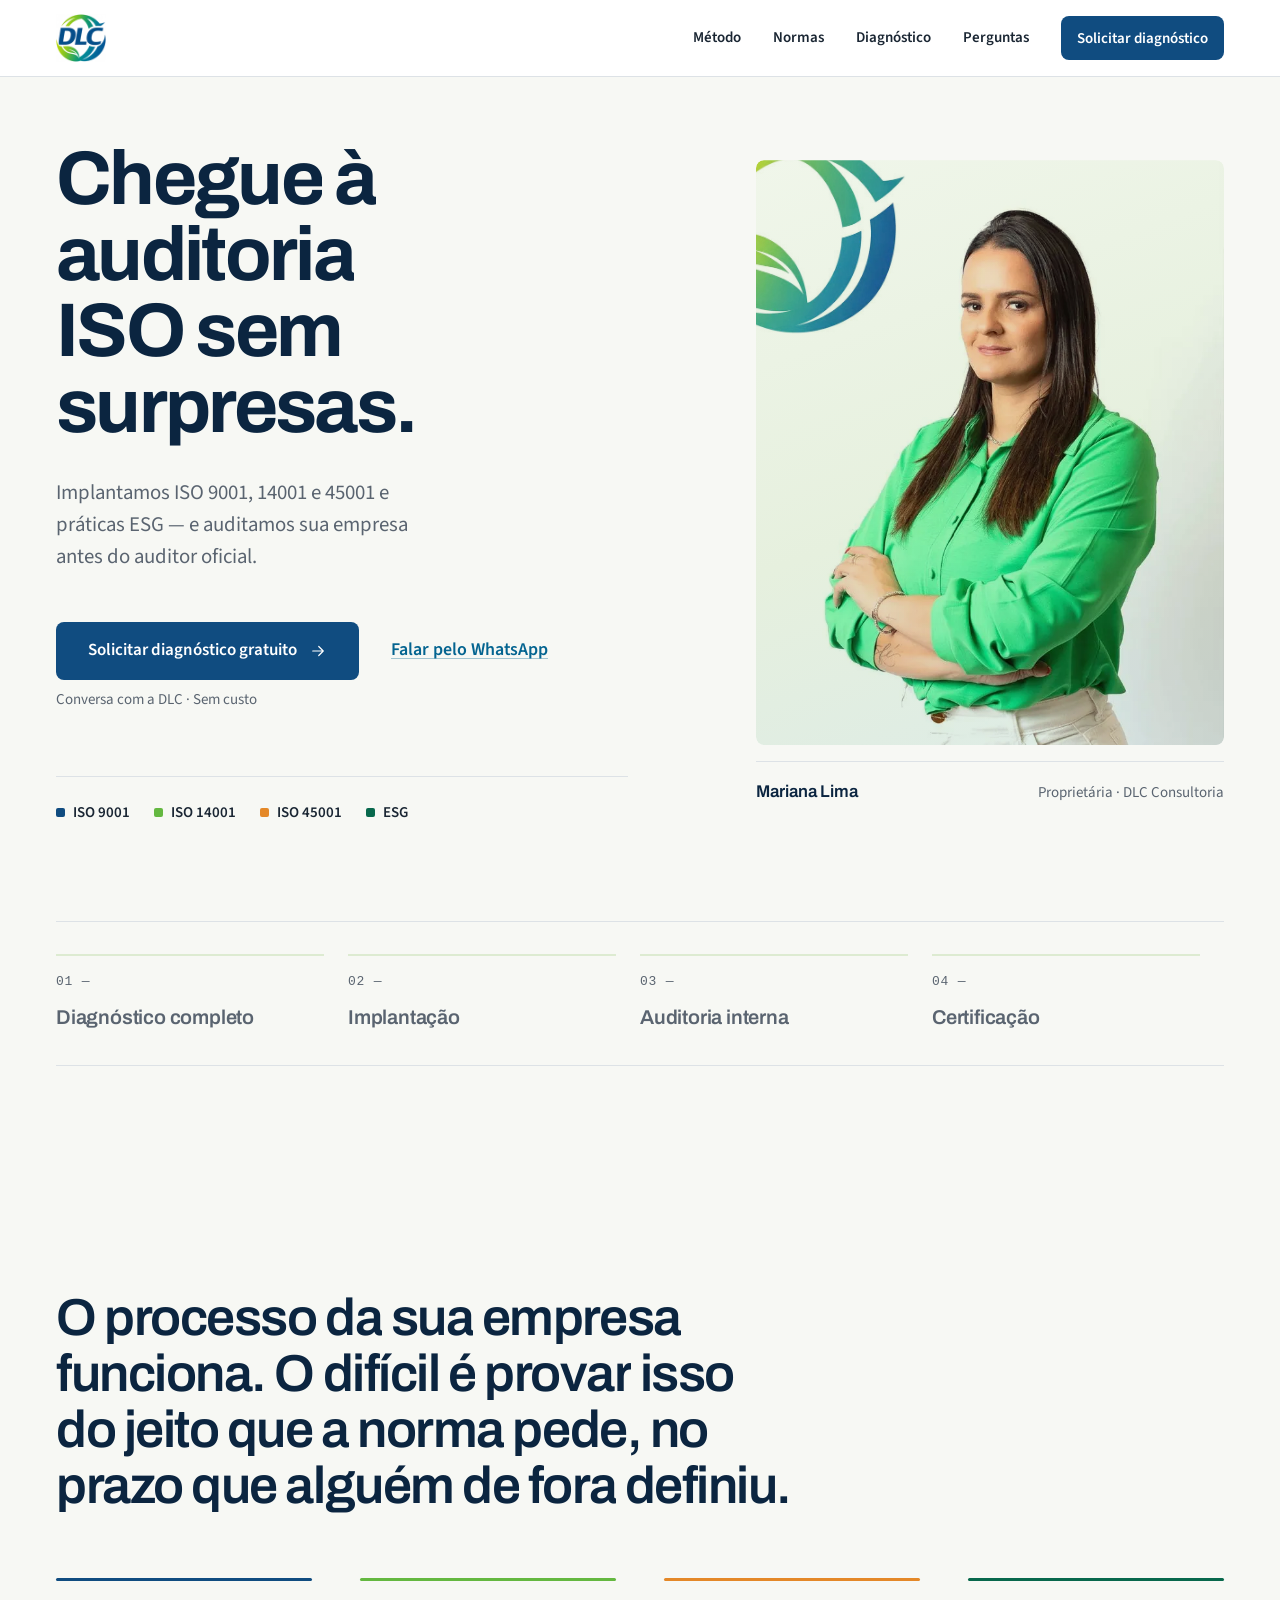
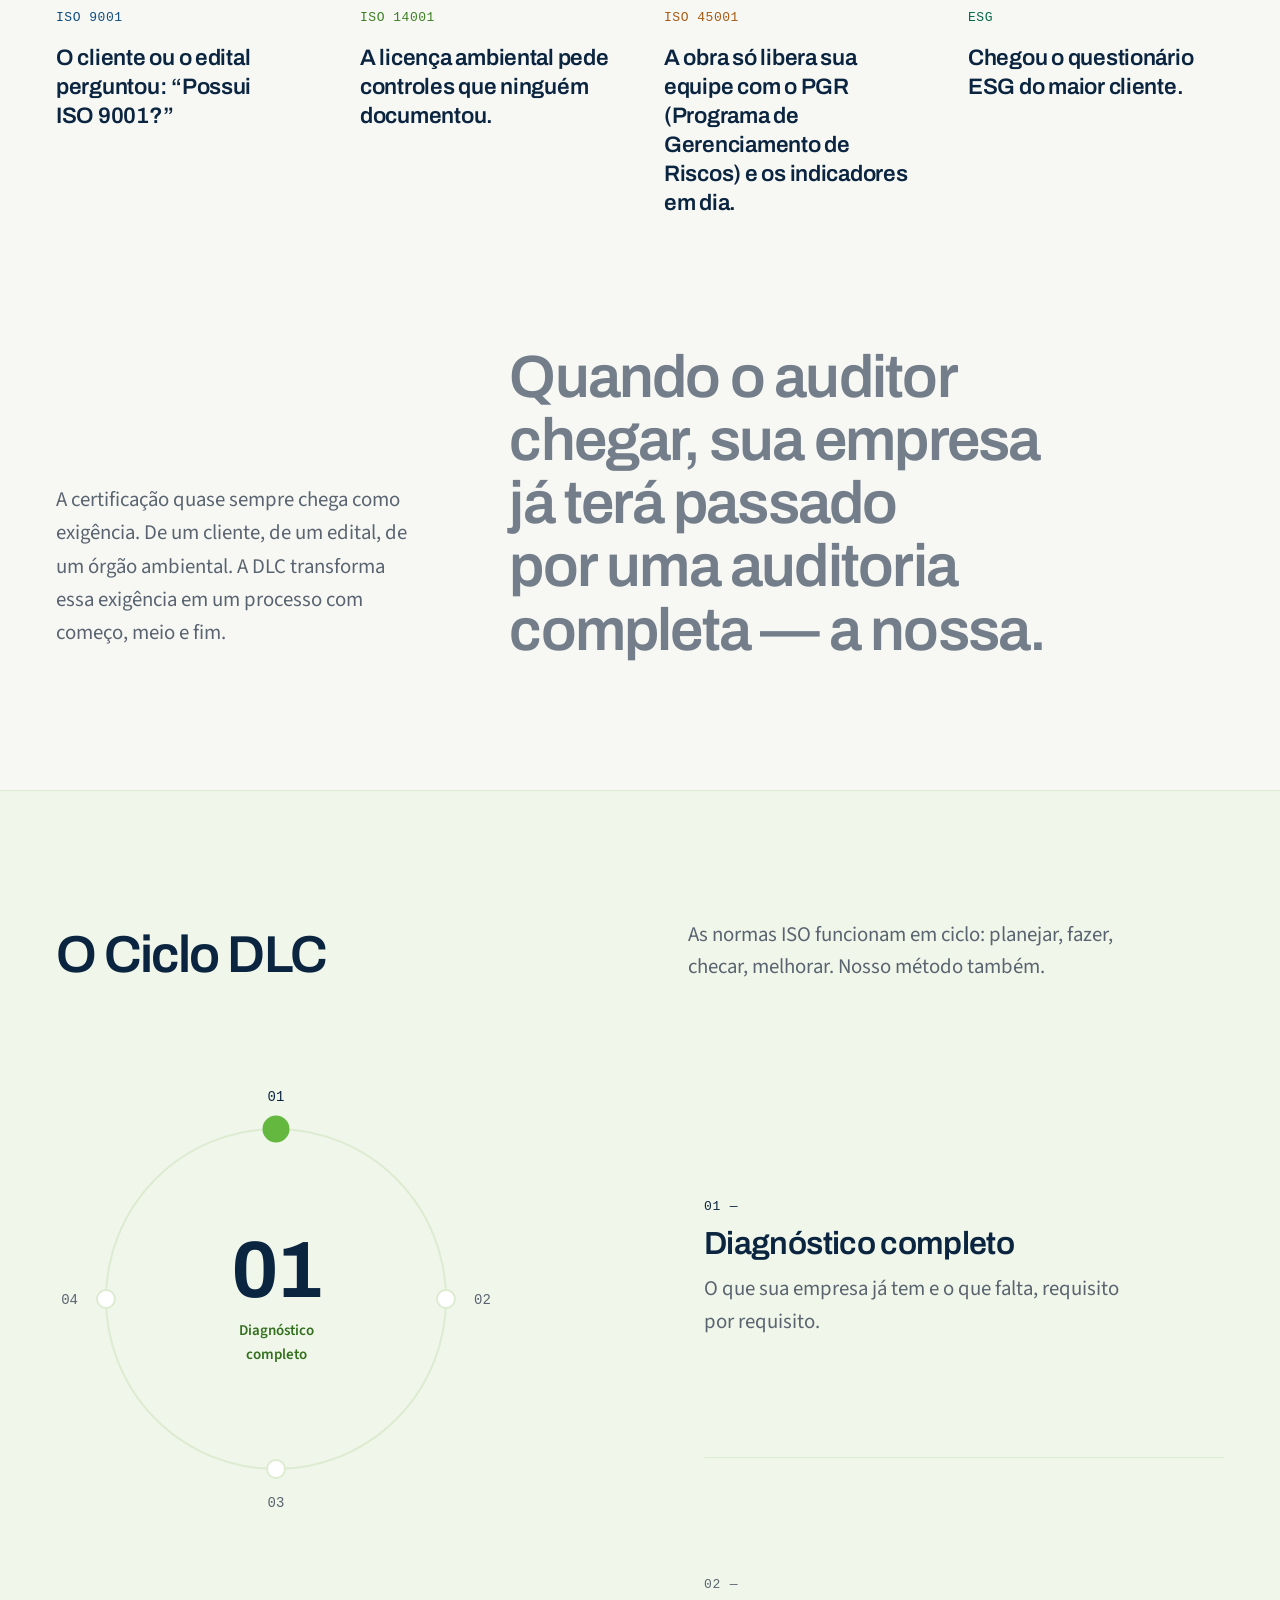
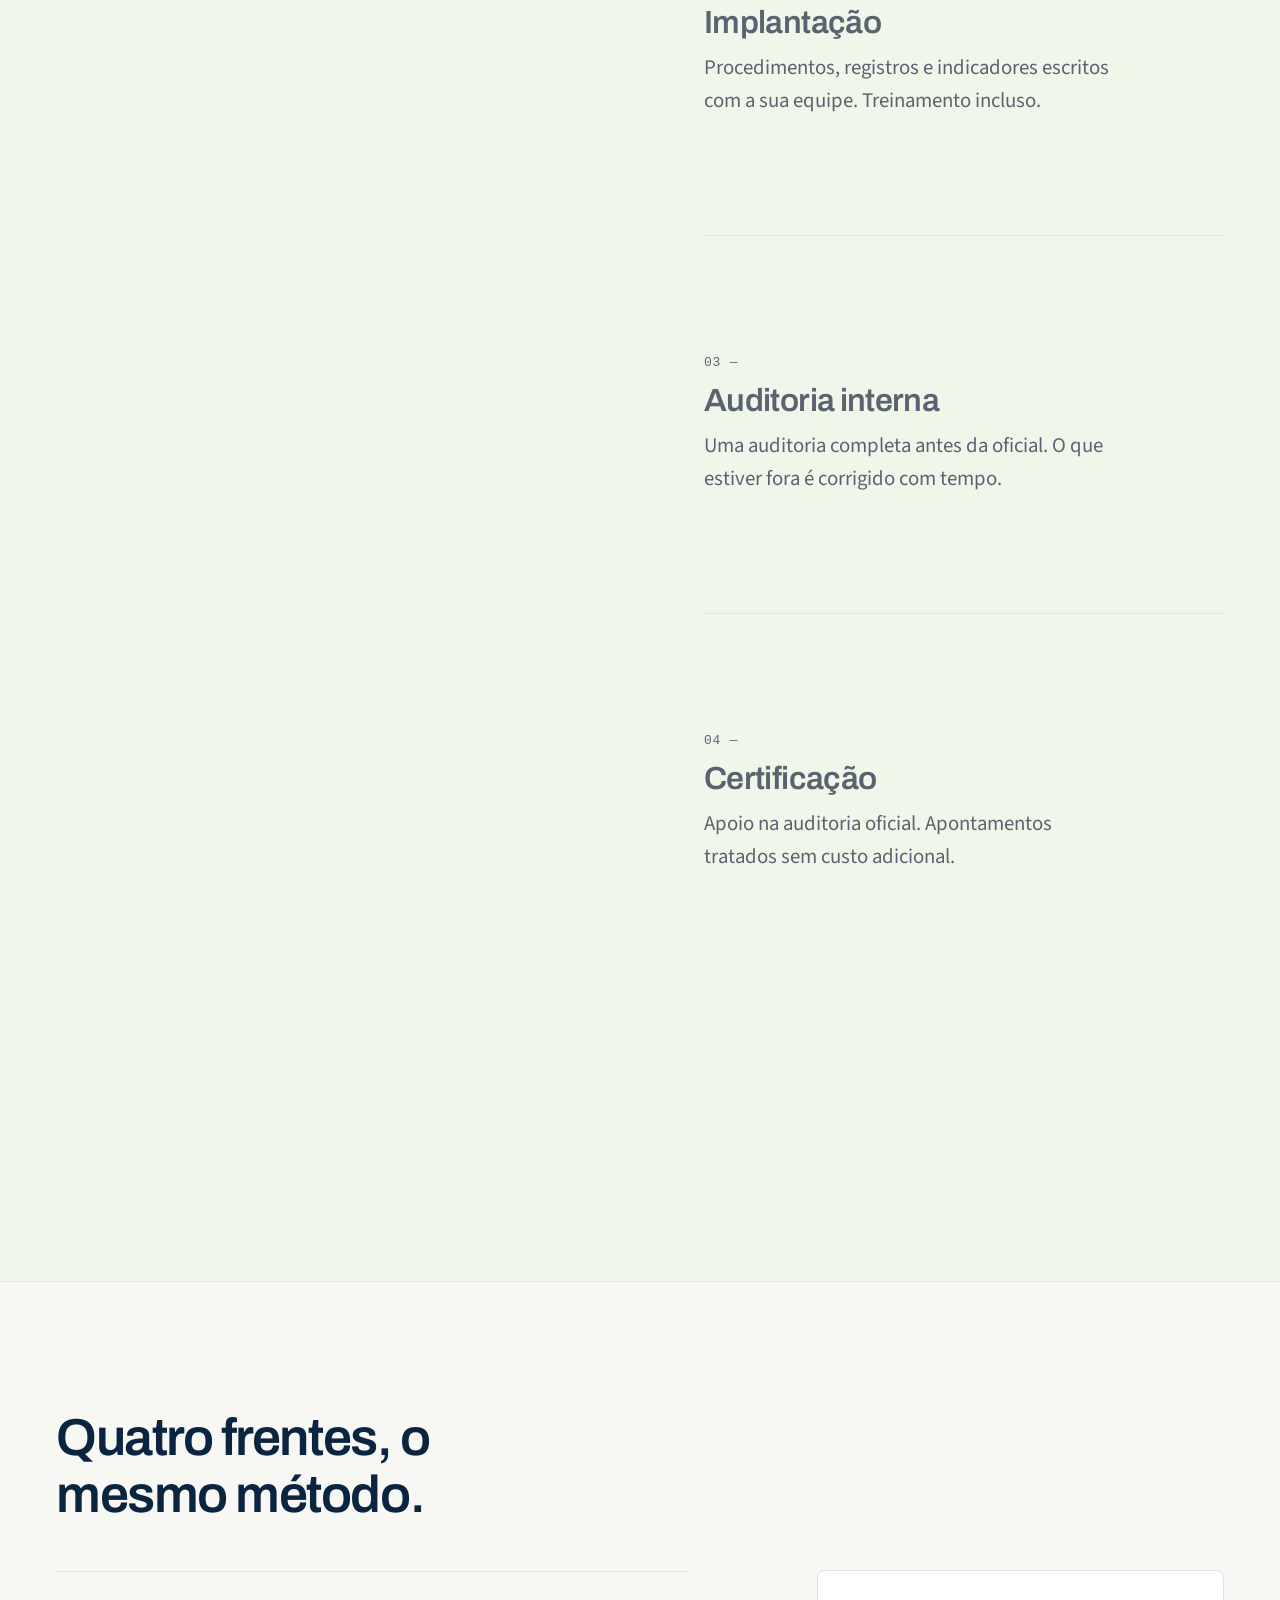
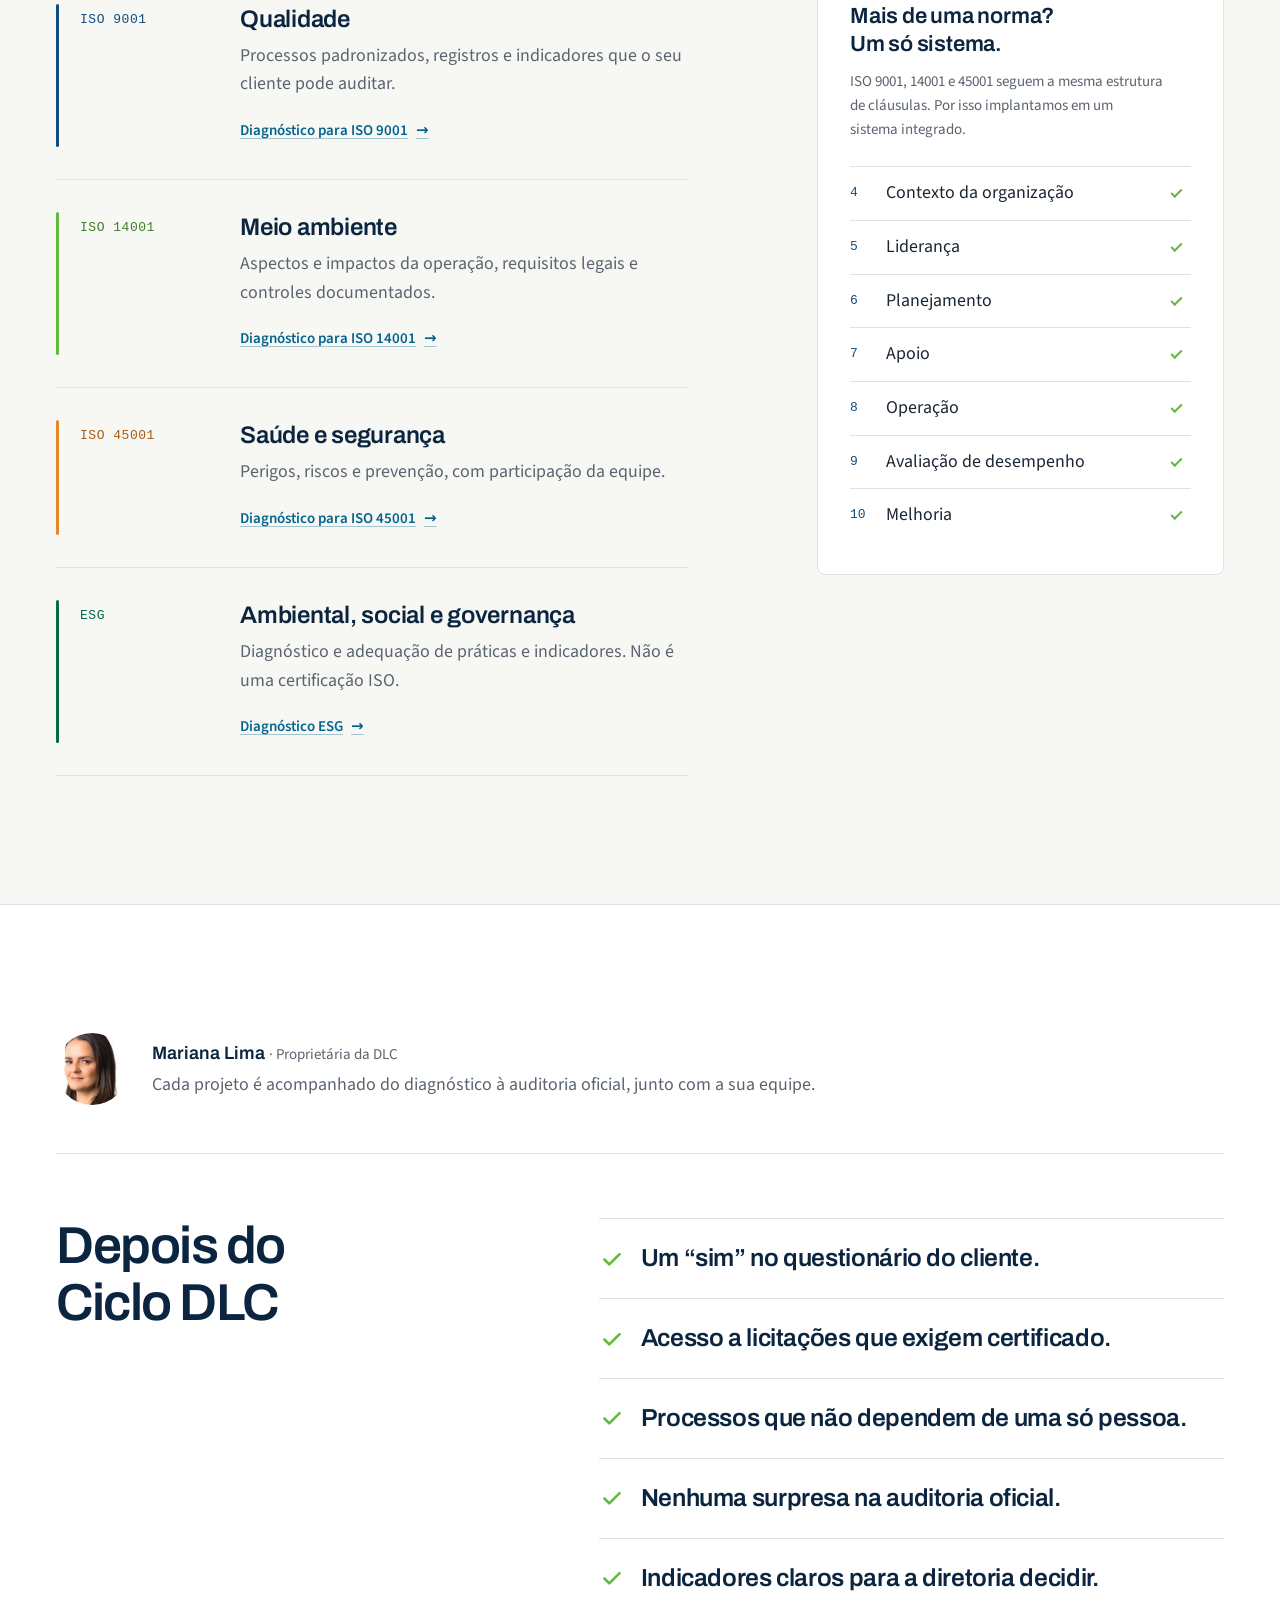
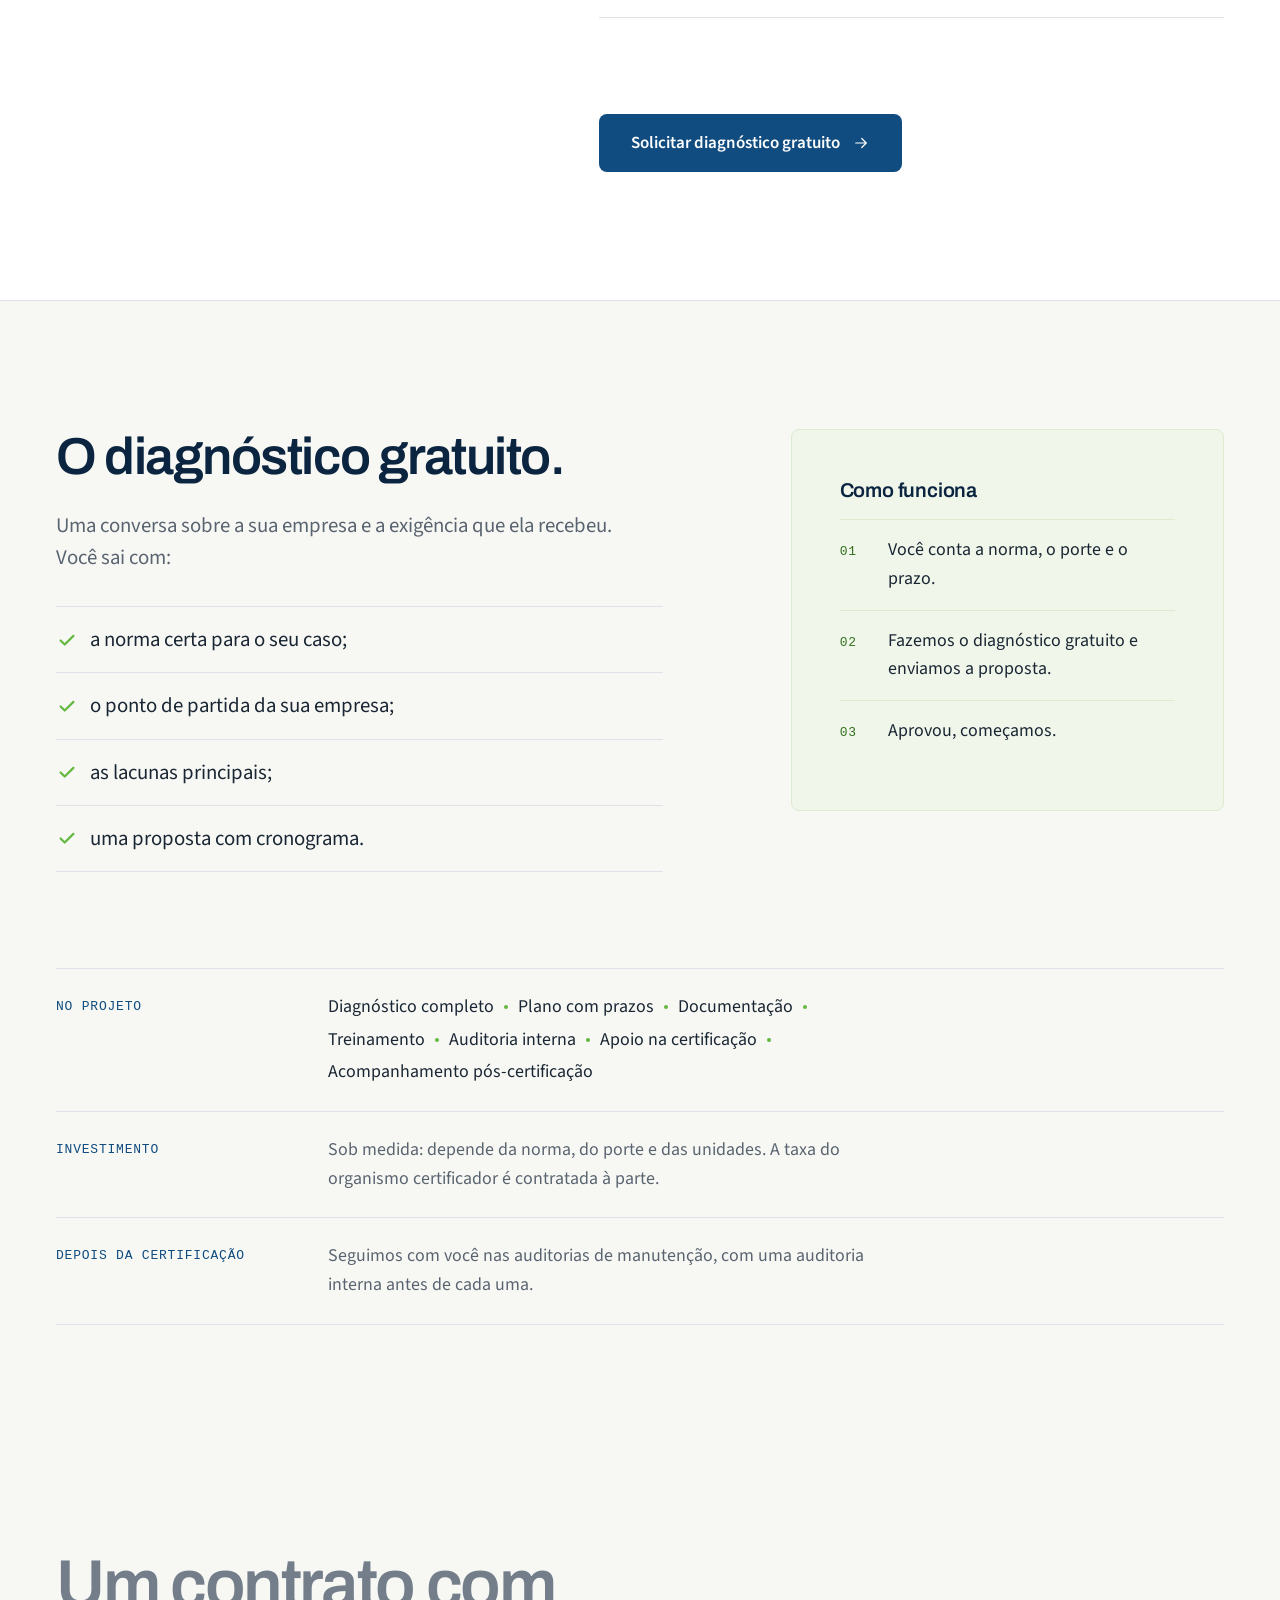
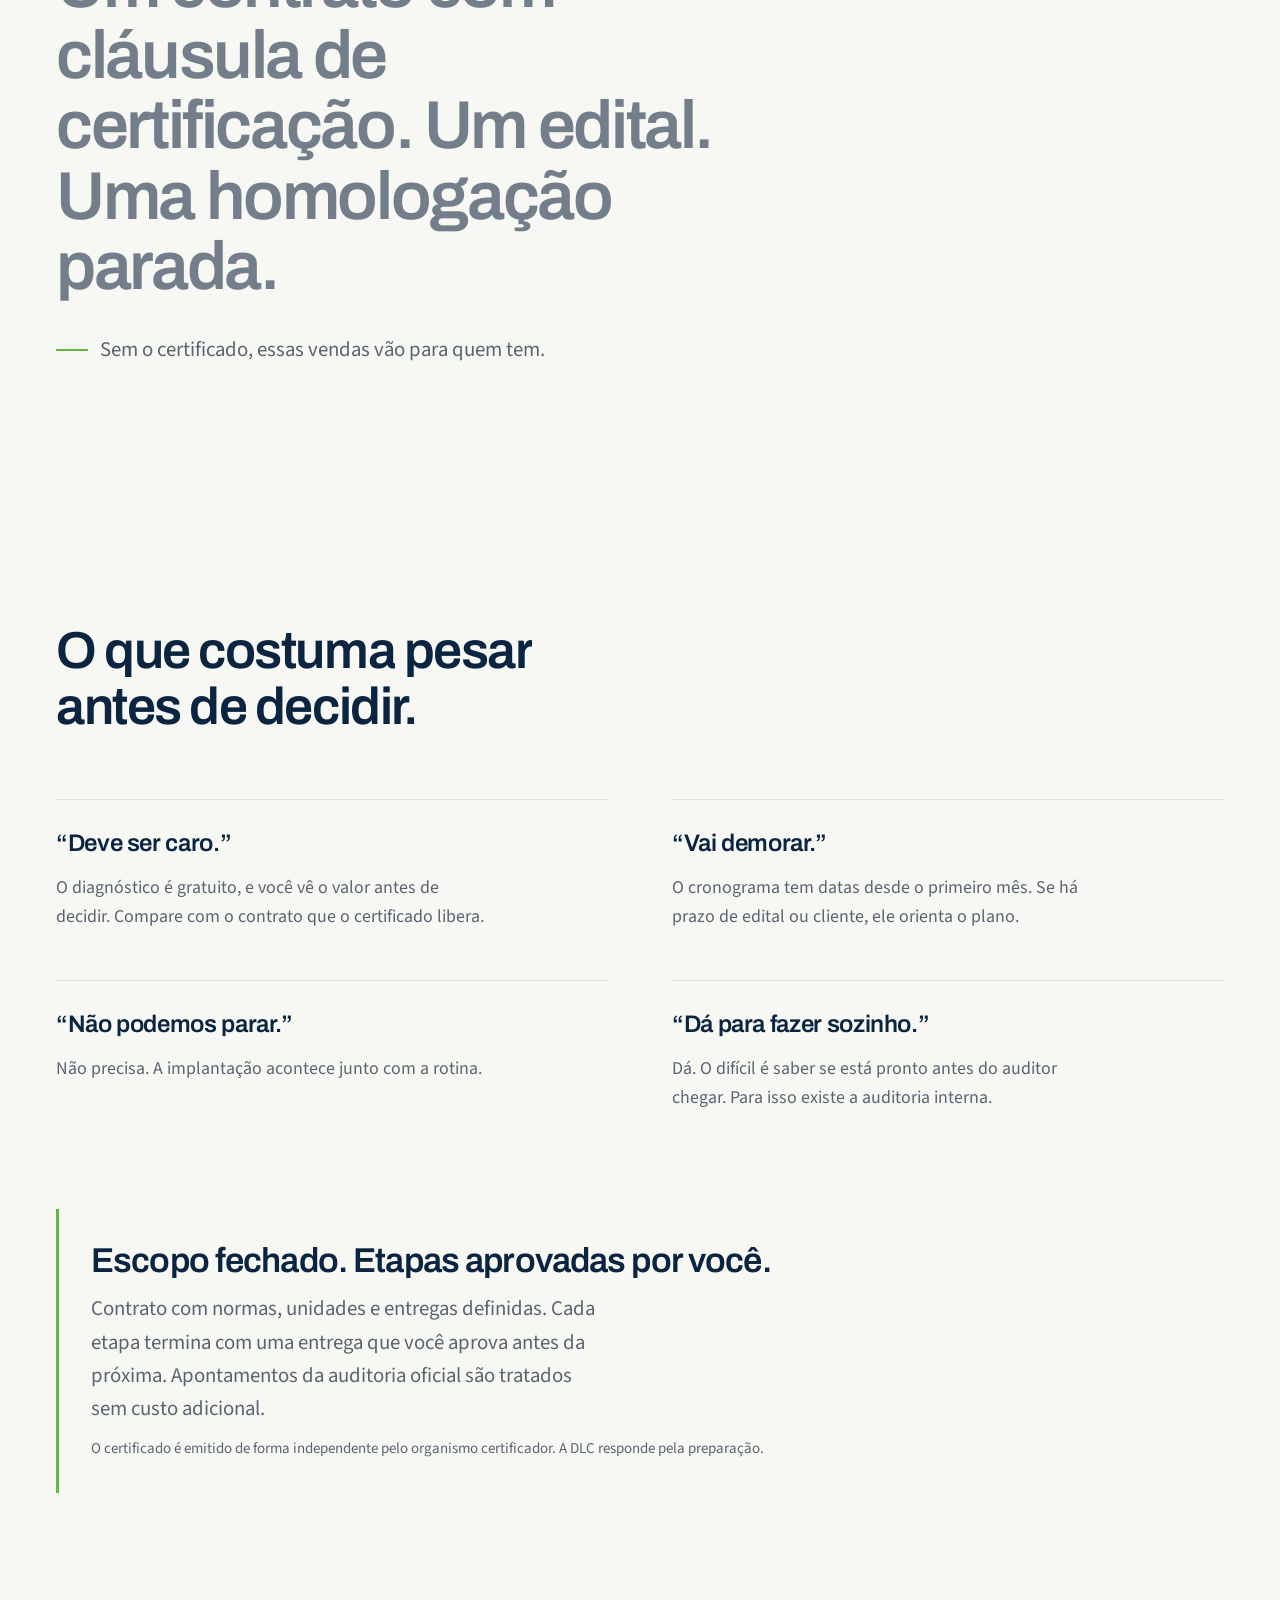
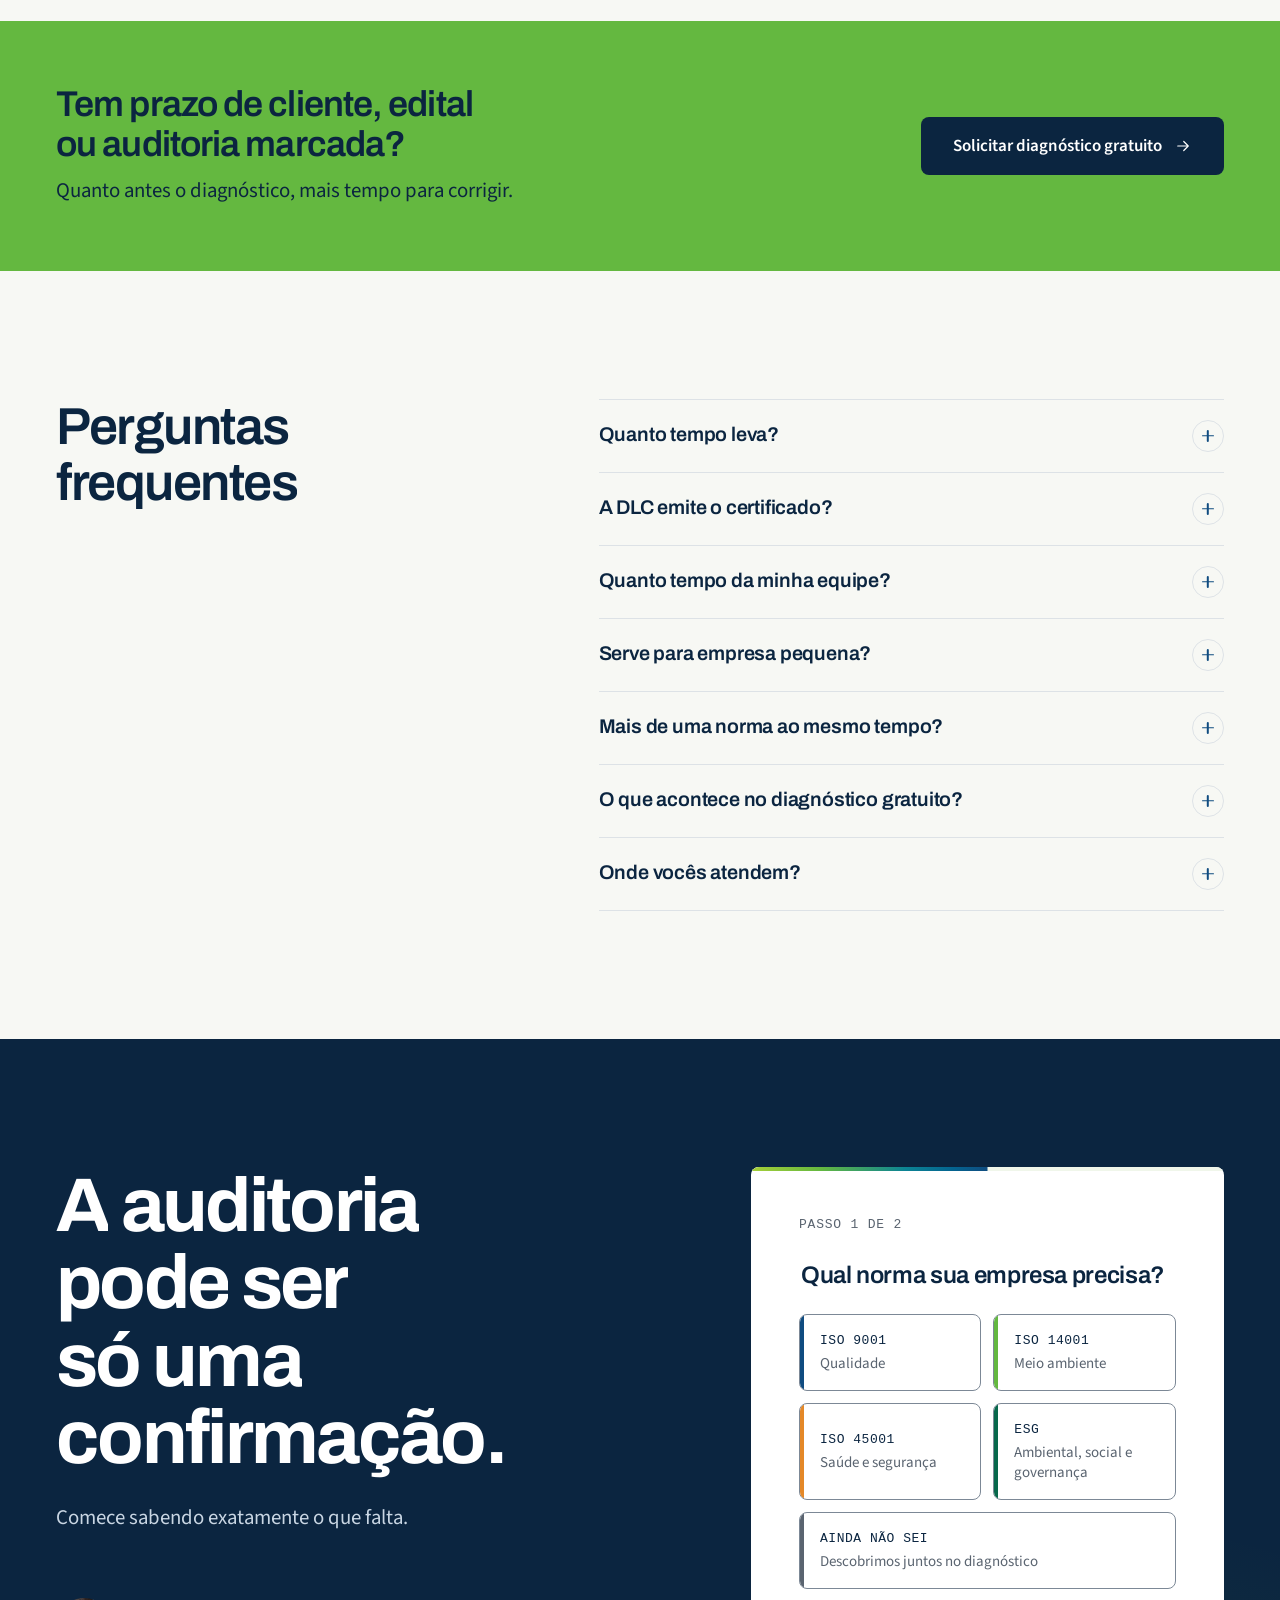
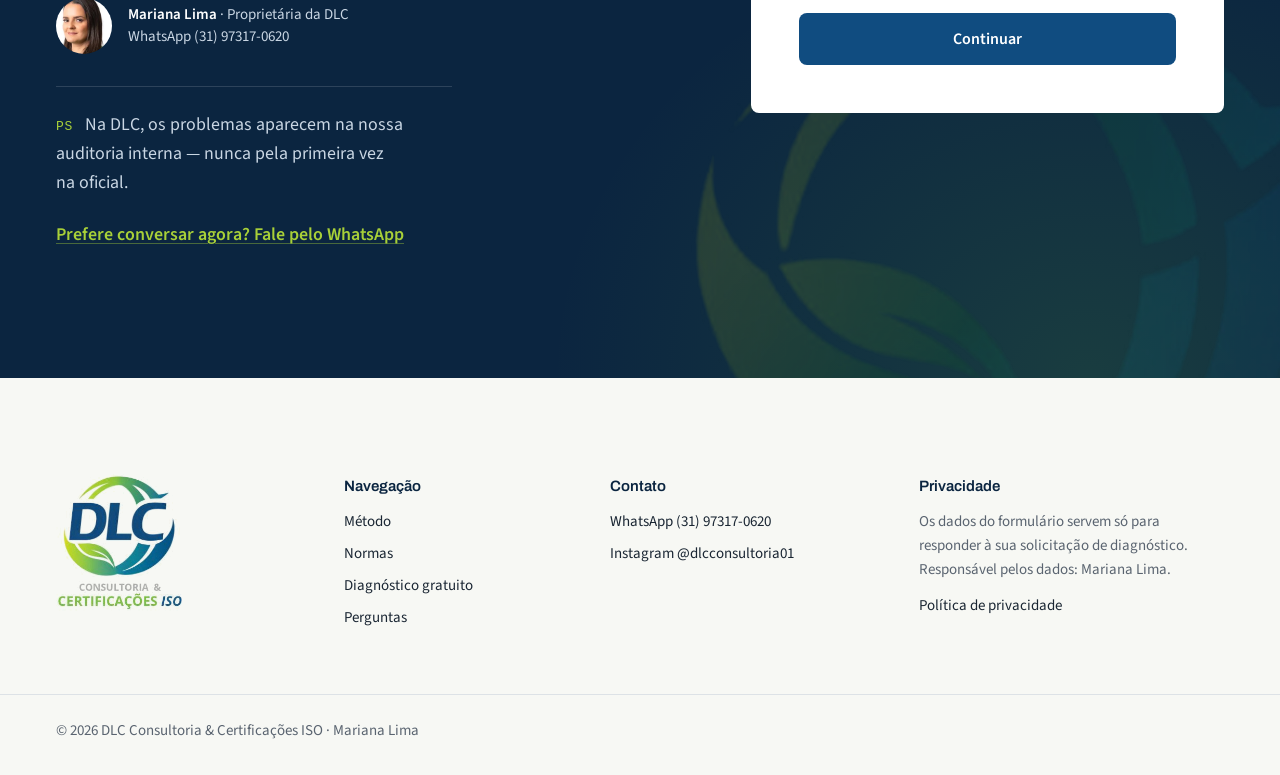
==== index.html @ e83541c3 "Add files via upload" ====
<!doctype html>
<html lang="pt-BR">
<head>
  <meta charset="utf-8">
  <meta name="viewport" content="width=device-width, initial-scale=1">
  <title>Consultoria ISO 9001, 14001, 45001 e ESG | DLC</title>
  <meta name="description" content="Implantação de ISO 9001, 14001 e 45001 e práticas ESG, com auditoria interna antes da oficial. Diagnóstico inicial gratuito.">
  <meta name="theme-color" content="#F7F8F4">

  <meta property="og:type" content="website">
  <meta property="og:locale" content="pt_BR">
  <meta property="og:site_name" content="DLC Consultoria &amp; Certificações ISO">
  <meta property="og:title" content="Consultoria ISO 9001, 14001, 45001 e ESG | DLC">
  <meta property="og:description" content="Implantação de ISO 9001, 14001 e 45001 e práticas ESG, com auditoria interna antes da oficial. Diagnóstico inicial gratuito.">
  <!-- Prévia do link no WhatsApp/Instagram: depois do deploy, troque SEU-DOMINIO pelo endereço real e remova este comentário.
  <meta property="og:url" content="https://SEU-DOMINIO/">
  <meta property="og:image" content="https://SEU-DOMINIO/assets/og-image.jpg">
  <meta property="og:image:width" content="1200">
  <meta property="og:image:height" content="630">
  -->
  <meta name="twitter:card" content="summary_large_image">

  <link rel="icon" type="image/png" href="assets/favicon.png">
  <link rel="apple-touch-icon" href="assets/apple-touch-icon.png">

  <link rel="preload" as="font" type="font/woff2" href="fonts/archivo-700-latin.woff2" crossorigin>
  <link rel="preload" as="font" type="font/woff2" href="fonts/source-sans-3-400-latin.woff2" crossorigin>
  <link rel="stylesheet" href="fonts.css">
  <link rel="preload" as="image" type="image/webp" href="assets/retrato-720.webp" imagesrcset="assets/retrato-720.webp 720w, assets/retrato-1080.webp 1080w" imagesizes="(min-width: 1024px) 520px, (min-width: 520px) 460px, calc(100vw - 40px)">
  <link rel="stylesheet" href="vendor/lenis.css">
  <link rel="stylesheet" href="styles.css">
  <script>
    /* Esconde os elementos animados só se o main.js carregar; se falhar, a página aparece inteira. */
    (function () {
      var d = document.documentElement;
      d.classList.add('js');
      setTimeout(function () { if (!window.__dlc) d.classList.remove('js'); }, 3000);
    })();
  </script>
</head>
<body>
  <a class="skip-link" href="#conteudo">Pular para o conteúdo</a>

  <div class="scroll-progress" aria-hidden="true"><span data-scroll-progress></span></div>

  <!-- Cabeçalho -->
  <header class="site-header" data-header>
    <div class="container header-inner">
      <a class="brand" href="#topo" aria-label="DLC Consultoria e Certificações ISO, início">
        <img src="assets/logo-simbolo.webp" width="50" height="47" alt="">
      </a>

      <nav class="nav" aria-label="Principal">
        <ul>
          <li><a href="#metodo">Método</a></li>
          <li><a href="#normas">Normas</a></li>
          <li><a href="#diagnostico-gratuito">Diagnóstico</a></li>
          <li><a href="#perguntas">Perguntas</a></li>
        </ul>
      </nav>

      <a class="btn btn-primary btn-sm header-cta" href="#solicitar">Solicitar diagnóstico</a>

      <button class="menu-toggle" type="button" aria-expanded="false" aria-controls="menu-mobile" data-menu-toggle>
        <span class="menu-toggle-label">Menu</span>
        <span class="menu-toggle-icon" aria-hidden="true"><span></span><span></span></span>
      </button>
    </div>

    <div class="mobile-menu" id="menu-mobile" data-menu hidden>
      <nav aria-label="Principal (celular)">
        <ul>
          <li><a href="#metodo">Método</a></li>
          <li><a href="#normas">Normas</a></li>
          <li><a href="#diagnostico-gratuito">Diagnóstico gratuito</a></li>
          <li><a href="#perguntas">Perguntas</a></li>
        </ul>
      </nav>
      <a class="btn btn-primary btn-block" href="#solicitar">Solicitar diagnóstico gratuito</a>
    </div>
  </header>

  <main id="conteudo">

    <!-- Dobra -->
    <section class="hero" id="topo" aria-labelledby="hero-title">
      <div class="container hero-grid">
        <div class="hero-copy">
          <h1 id="hero-title" data-split>Chegue à auditoria ISO sem surpresas.</h1>

          <p class="hero-lead" data-reveal style="--d: 1">Implantamos ISO 9001, 14001 e 45001 e práticas ESG — e auditamos sua empresa antes do auditor oficial.</p>

          <div class="cta-row" data-reveal style="--d: 2">
            <a class="btn btn-primary btn-lg" href="#solicitar">
              Solicitar diagnóstico gratuito
              <svg class="icon" viewBox="0 0 24 24" aria-hidden="true"><path d="M5 12h14M13 6l6 6-6 6"/></svg>
            </a>
            <p class="microcopy">Conversa com a DLC · Sem custo</p>
            <a class="text-link" href="#" data-whatsapp hidden>Falar pelo WhatsApp</a>
          </div>

          <ul class="norm-line" aria-label="Normas atendidas" data-reveal style="--d: 3">
            <li><span class="dot dot--9001" aria-hidden="true"></span>ISO 9001</li>
            <li><span class="dot dot--14001" aria-hidden="true"></span>ISO 14001</li>
            <li><span class="dot dot--45001" aria-hidden="true"></span>ISO 45001</li>
            <li><span class="dot dot--esg" aria-hidden="true"></span>ESG</li>
          </ul>
        </div>

        <figure class="portrait" data-portrait>
          <div class="portrait-frame">
            <img class="portrait-arc" src="assets/simbolo-arco.webp" width="480" height="441" alt="" decoding="async" fetchpriority="low" data-parallax="-0.08">
            <img class="portrait-photo" src="assets/retrato-720.webp"
                 srcset="assets/retrato-720.webp 720w, assets/retrato-1080.webp 1080w"
                 sizes="(min-width: 1024px) 520px, (min-width: 520px) 460px, calc(100vw - 40px)"
                 width="1080" height="1350" fetchpriority="high"
                 alt="Mariana Lima, proprietária da DLC, de camisa verde e braços cruzados, em retrato de estúdio.">
          </div>
          <figcaption class="portrait-caption">
            <span class="portrait-name">Mariana Lima</span>
            <span class="portrait-role">Proprietária · DLC Consultoria</span>
          </figcaption>
        </figure>
      </div>

      <div class="container">
        <ol class="cycle-strip" aria-label="Etapas do Ciclo DLC" data-strip>
          <li><a href="#metodo"><span class="strip-line" aria-hidden="true"><span></span></span><span class="strip-num">01 —</span><span class="strip-name">Diagnóstico completo</span></a></li>
          <li><a href="#metodo"><span class="strip-line" aria-hidden="true"><span></span></span><span class="strip-num">02 —</span><span class="strip-name">Implantação</span></a></li>
          <li><a href="#metodo"><span class="strip-line" aria-hidden="true"><span></span></span><span class="strip-num">03 —</span><span class="strip-name">Auditoria interna</span></a></li>
          <li><a href="#metodo"><span class="strip-line" aria-hidden="true"><span></span></span><span class="strip-num">04 —</span><span class="strip-name">Certificação</span></a></li>
        </ol>
      </div>
    </section>

    <!-- Dor -->
    <section class="section" aria-labelledby="dor-title">
      <div class="container">
        <h2 class="display-2" id="dor-title" data-split>O processo da sua empresa funciona. O difícil é provar isso do jeito que a norma pede, no prazo que alguém de fora definiu.</h2>

        <ul class="triggers" data-reveal-group>
          <li class="trigger trigger--9001">
            <span class="code">ISO 9001</span>
            <p>O cliente ou o edital perguntou: “Possui ISO 9001?”</p>
          </li>
          <li class="trigger trigger--14001">
            <span class="code">ISO 14001</span>
            <p>A licença ambiental pede controles que ninguém documentou.</p>
          </li>
          <li class="trigger trigger--45001">
            <span class="code">ISO 45001</span>
            <p>A obra só libera sua equipe com o PGR (Programa de Gerenciamento de Riscos) e os indicadores em dia.</p>
          </li>
          <li class="trigger trigger--esg">
            <span class="code">ESG</span>
            <p>Chegou o questionário ESG do maior cliente.</p>
          </li>
        </ul>
      </div>
    </section>

    <!-- Abertura -->
    <section class="section section--statement" aria-label="Como a DLC trabalha">
      <div class="container statement-wrap">
        <p class="statement-lead">A certificação quase sempre chega como exigência. De um cliente, de um edital, de um órgão ambiental. A DLC transforma essa exigência em um processo com começo, meio e fim.</p>
        <p class="statement" data-words>Quando o auditor chegar, sua empresa já terá passado por uma auditoria completa — <span class="mark">a nossa.</span></p>
      </div>
    </section>

    <!-- Ciclo DLC -->
    <section class="cycle-section" id="metodo" aria-labelledby="metodo-title">
      <div class="container">
        <header class="cycle-head">
          <h2 class="display-2" id="metodo-title" data-split>O Ciclo DLC</h2>
          <p class="section-intro">As normas ISO funcionam em ciclo: planejar, fazer, checar, melhorar. Nosso método também.</p>
        </header>

        <div class="cycle" data-cycle>
          <div class="cycle-visual">
            <svg class="cycle-figure" viewBox="0 0 440 440" aria-hidden="true">
              <defs>
                <linearGradient id="arc-grad" x1="40" y1="40" x2="400" y2="400" gradientUnits="userSpaceOnUse">
                  <stop offset="0" stop-color="#A8D038"/>
                  <stop offset=".3" stop-color="#64B840"/>
                  <stop offset=".65" stop-color="#0C8494"/>
                  <stop offset=".85" stop-color="#046490"/>
                  <stop offset="1" stop-color="#104C80"/>
                </linearGradient>
              </defs>
              <circle class="cycle-track" cx="220" cy="220" r="170"/>
              <circle class="cycle-progress" cx="220" cy="220" r="170" pathLength="1" stroke="url(#arc-grad)" data-cycle-progress/>
              <g class="cycle-node"><circle cx="220" cy="50" r="9"/><text x="220" y="22" text-anchor="middle">01</text></g>
              <g class="cycle-node"><circle cx="390" cy="220" r="9"/><text x="418" y="225" text-anchor="start">02</text></g>
              <g class="cycle-node"><circle cx="220" cy="390" r="9"/><text x="220" y="428" text-anchor="middle">03</text></g>
              <g class="cycle-node"><circle cx="50" cy="220" r="9"/><text x="22" y="225" text-anchor="end">04</text></g>
            </svg>
            <div class="cycle-center" aria-hidden="true">
              <span class="cycle-center-num" data-cycle-num>01</span>
              <span class="cycle-center-label" data-cycle-label>Diagnóstico completo</span>
            </div>
          </div>

          <ol class="steps">
            <li class="step" data-step-item>
              <span class="step-num">01 —</span>
              <h3>Diagnóstico completo</h3>
              <p>O que sua empresa já tem e o que falta, requisito por requisito.</p>
            </li>
            <li class="step" data-step-item>
              <span class="step-num">02 —</span>
              <h3>Implantação</h3>
              <p>Procedimentos, registros e indicadores escritos com a sua equipe. Treinamento incluso.</p>
            </li>
            <li class="step" data-step-item>
              <span class="step-num">03 —</span>
              <h3>Auditoria interna</h3>
              <p>Uma auditoria completa antes da oficial. O que estiver fora é corrigido com tempo.</p>
            </li>
            <li class="step" data-step-item>
              <span class="step-num">04 —</span>
              <h3>Certificação</h3>
              <p>Apoio na auditoria oficial. Apontamentos tratados sem custo adicional.</p>
            </li>
          </ol>
        </div>
      </div>
    </section>

    <!-- Normas -->
    <section class="section" id="normas" aria-labelledby="normas-title">
      <div class="container norms-grid">
        <div>
          <h2 class="display-2" id="normas-title" data-split>Quatro frentes, o mesmo método.</h2>

          <ul class="norm-list" data-reveal-group>
            <li class="norm norm--9001">
              <span class="code">ISO 9001</span>
              <h3>Qualidade</h3>
              <p>Processos padronizados, registros e indicadores que o seu cliente pode auditar.</p>
              <a class="norm-link" href="#solicitar" data-norm="ISO 9001">Diagnóstico para ISO 9001</a>
            </li>
            <li class="norm norm--14001">
              <span class="code">ISO 14001</span>
              <h3>Meio ambiente</h3>
              <p>Aspectos e impactos da operação, requisitos legais e controles documentados.</p>
              <a class="norm-link" href="#solicitar" data-norm="ISO 14001">Diagnóstico para ISO 14001</a>
            </li>
            <li class="norm norm--45001">
              <span class="code">ISO 45001</span>
              <h3>Saúde e segurança</h3>
              <p>Perigos, riscos e prevenção, com participação da equipe.</p>
              <a class="norm-link" href="#solicitar" data-norm="ISO 45001">Diagnóstico para ISO 45001</a>
            </li>
            <li class="norm norm--esg">
              <span class="code">ESG</span>
              <h3>Ambiental, social e governança</h3>
              <p>Diagnóstico e adequação de práticas e indicadores. Não é uma certificação ISO.</p>
              <a class="norm-link" href="#solicitar" data-norm="ESG">Diagnóstico ESG</a>
            </li>
          </ul>
        </div>

        <aside class="clauses" aria-labelledby="clauses-title">
          <h3 id="clauses-title">Mais de uma norma? Um só sistema.</h3>
          <p>ISO 9001, 14001 e 45001 seguem a mesma estrutura de cláusulas. Por isso implantamos em um sistema integrado.</p>
          <ol class="clauses-list" data-reveal-group>
            <li><span>4</span>Contexto da organização</li>
            <li><span>5</span>Liderança</li>
            <li><span>6</span>Planejamento</li>
            <li><span>7</span>Apoio</li>
            <li><span>8</span>Operação</li>
            <li><span>9</span>Avaliação de desempenho</li>
            <li><span>10</span>Melhoria</li>
          </ol>
        </aside>
      </div>
    </section>

    <!-- Quem conduz + Benefícios -->
    <section class="section section--white" aria-labelledby="beneficios-title">
      <div class="container">
        <div class="byline">
          <img class="byline-avatar" src="assets/avatar.webp" width="160" height="160" alt="" loading="lazy" decoding="async">
          <div>
            <p class="byline-name">Mariana Lima <span>· Proprietária da DLC</span></p>
            <p class="byline-text">Cada projeto é acompanhado do diagnóstico à auditoria oficial, junto com a sua equipe.</p>
          </div>
        </div>

        <div class="benefits-wrap">
          <h2 class="display-2" id="beneficios-title" data-split>Depois do Ciclo DLC</h2>
          <ul class="benefits" data-reveal-group>
            <li><svg class="check" viewBox="0 0 24 24" aria-hidden="true"><path d="M5 12.5l4.5 4.5L19 7.5"/></svg>Um “sim” no questionário do cliente.</li>
            <li><svg class="check" viewBox="0 0 24 24" aria-hidden="true"><path d="M5 12.5l4.5 4.5L19 7.5"/></svg>Acesso a licitações que exigem certificado.</li>
            <li><svg class="check" viewBox="0 0 24 24" aria-hidden="true"><path d="M5 12.5l4.5 4.5L19 7.5"/></svg>Processos que não dependem de uma só pessoa.</li>
            <li><svg class="check" viewBox="0 0 24 24" aria-hidden="true"><path d="M5 12.5l4.5 4.5L19 7.5"/></svg>Nenhuma surpresa na auditoria oficial.</li>
            <li><svg class="check" viewBox="0 0 24 24" aria-hidden="true"><path d="M5 12.5l4.5 4.5L19 7.5"/></svg>Indicadores claros para a diretoria decidir.</li>
          </ul>
          <div class="benefits-cta">
            <a class="btn btn-primary btn-lg" href="#solicitar">
              Solicitar diagnóstico gratuito
              <svg class="icon" viewBox="0 0 24 24" aria-hidden="true"><path d="M5 12h14M13 6l6 6-6 6"/></svg>
            </a>
          </div>
        </div>
      </div>
    </section>

    <!--
      Prova social — oculta até existirem dados reais e autorizados.
      <section class="section">
        <div class="container">
          <p class="display-2">[Nº] empresas preparadas · [Nº] anos · [setores]</p>
          <blockquote class="quote"><p>“[Depoimento com prazo ou resultado]”</p><footer>[Nome], [Cargo], [Empresa]</footer></blockquote>
        </div>
      </section>
    -->

    <!-- Oferta -->
    <section class="section" id="diagnostico-gratuito" aria-labelledby="oferta-title">
      <div class="container">
        <div class="offer">
          <div class="offer-main">
            <h2 class="display-2" id="oferta-title" data-split>O diagnóstico gratuito.</h2>
            <p class="lead">Uma conversa sobre a sua empresa e a exigência que ela recebeu. Você sai com:</p>
            <ul class="checklist" data-reveal-group>
              <li><svg class="check" viewBox="0 0 24 24" aria-hidden="true"><path d="M5 12.5l4.5 4.5L19 7.5"/></svg>a norma certa para o seu caso;</li>
              <li><svg class="check" viewBox="0 0 24 24" aria-hidden="true"><path d="M5 12.5l4.5 4.5L19 7.5"/></svg>o ponto de partida da sua empresa;</li>
              <li><svg class="check" viewBox="0 0 24 24" aria-hidden="true"><path d="M5 12.5l4.5 4.5L19 7.5"/></svg>as lacunas principais;</li>
              <li><svg class="check" viewBox="0 0 24 24" aria-hidden="true"><path d="M5 12.5l4.5 4.5L19 7.5"/></svg>uma proposta com cronograma.</li>
            </ul>
          </div>

          <div class="how">
            <h3>Como funciona</h3>
            <ol class="how-steps">
              <li><span>01</span>Você conta a norma, o porte e o prazo.</li>
              <li><span>02</span>Fazemos o diagnóstico gratuito e enviamos a proposta.</li>
              <li><span>03</span>Aprovou, começamos.</li>
            </ol>
          </div>
        </div>

        <dl class="offer-details">
          <div>
            <dt>No projeto</dt>
            <dd>
              <ul class="inline-list">
                <li>Diagnóstico completo</li>
                <li>Plano com prazos</li>
                <li>Documentação</li>
                <li>Treinamento</li>
                <li>Auditoria interna</li>
                <li>Apoio na certificação</li>
                <li>Acompanhamento pós-certificação</li>
              </ul>
            </dd>
          </div>
          <div>
            <dt>Investimento</dt>
            <dd>Sob medida: depende da norma, do porte e das unidades. A taxa do organismo certificador é contratada à parte.</dd>
          </div>
          <div>
            <dt>Depois da certificação</dt>
            <dd>Seguimos com você nas auditorias de manutenção, com uma auditoria interna antes de cada uma.</dd>
          </div>
        </dl>
      </div>
    </section>

    <!-- Custo de esperar -->
    <section class="cost" aria-label="O custo de esperar">
      <div class="container">
        <p class="cost-text" data-words data-drift>Um contrato com cláusula de certificação. Um edital. Uma homologação parada.</p>
        <p class="cost-sub">Sem o certificado, essas vendas vão para quem tem.</p>
      </div>
    </section>

    <!-- Objeções + Garantia -->
    <section class="section" aria-labelledby="objecoes-title">
      <div class="container">
        <h2 class="display-2" id="objecoes-title" data-split>O que costuma pesar antes de decidir.</h2>
        <dl class="objections">
          <div>
            <dt>“Deve ser caro.”</dt>
            <dd>O diagnóstico é gratuito, e você vê o valor antes de decidir. Compare com o contrato que o certificado libera.</dd>
          </div>
          <div>
            <dt>“Vai demorar.”</dt>
            <dd>O cronograma tem datas desde o primeiro mês. Se há prazo de edital ou cliente, ele orienta o plano.</dd>
          </div>
          <div>
            <dt>“Não podemos parar.”</dt>
            <dd>Não precisa. A implantação acontece junto com a rotina.</dd>
          </div>
          <div>
            <dt>“Dá para fazer sozinho.”</dt>
            <dd>Dá. O difícil é saber se está pronto antes do auditor chegar. Para isso existe a auditoria interna.</dd>
          </div>
        </dl>

        <div class="guarantee">
          <h3 class="guarantee-title">Escopo fechado. Etapas aprovadas por você.</h3>
          <p>Contrato com normas, unidades e entregas definidas. Cada etapa termina com uma entrega que você aprova antes da próxima. Apontamentos da auditoria oficial são tratados sem custo adicional.</p>
          <p class="guarantee-note">O certificado é emitido de forma independente pelo organismo certificador. A DLC responde pela preparação.</p>
        </div>
      </div>
    </section>

    <!-- Urgência -->
    <section class="urgency" aria-labelledby="urgencia-title">
      <div class="container urgency-inner">
        <div>
          <h2 class="urgency-title" id="urgencia-title">Tem prazo de cliente, edital ou auditoria marcada?</h2>
          <p>Quanto antes o diagnóstico, mais tempo para corrigir.</p>
        </div>
        <a class="btn btn-on-tint btn-lg" href="#solicitar">
          Solicitar diagnóstico gratuito
          <svg class="icon" viewBox="0 0 24 24" aria-hidden="true"><path d="M5 12h14M13 6l6 6-6 6"/></svg>
        </a>
      </div>
    </section>

    <!-- FAQ -->
    <section class="section" id="perguntas" aria-labelledby="faq-title">
      <div class="container faq-grid">
        <h2 class="display-2" id="faq-title" data-split>Perguntas frequentes</h2>
        <div class="faq">
          <details>
            <summary>Quanto tempo leva?<span class="plus" aria-hidden="true"></span></summary>
            <div class="faq-body"><p>Depende do ponto de partida da empresa e da norma. O diagnóstico define o cronograma exato, com datas.</p></div>
          </details>
          <details>
            <summary>A DLC emite o certificado?<span class="plus" aria-hidden="true"></span></summary>
            <div class="faq-body"><p>Não. Quem emite é um organismo certificador acreditado. Ajudamos a escolher o organismo e preparamos sua empresa para a auditoria.</p></div>
          </details>
          <details>
            <summary>Quanto tempo da minha equipe?<span class="plus" aria-hidden="true"></span></summary>
            <div class="faq-body"><p>Algumas horas por semana dos responsáveis de cada área.</p></div>
          </details>
          <details>
            <summary>Serve para empresa pequena?<span class="plus" aria-hidden="true"></span></summary>
            <div class="faq-body"><p>Sim. O sistema é dimensionado para o porte da empresa.</p></div>
          </details>
          <details>
            <summary>Mais de uma norma ao mesmo tempo?<span class="plus" aria-hidden="true"></span></summary>
            <div class="faq-body"><p>Sim, em um sistema integrado.</p></div>
          </details>
          <details>
            <summary>O que acontece no diagnóstico gratuito?<span class="plus" aria-hidden="true"></span></summary>
            <div class="faq-body"><p>Uma conversa sobre sua empresa e a exigência recebida. Depois, você recebe uma proposta com escopo e cronograma, sem compromisso.</p></div>
          </details>
          <details>
            <summary>Onde vocês atendem?<span class="plus" aria-hidden="true"></span></summary>
            <div class="faq-body"><p>Fale com a DLC pelo <a href="https://wa.me/5531973170620" target="_blank" rel="noopener">WhatsApp (31) 97317-0620</a> e confirmamos o atendimento para a sua cidade.</p></div>
          </details>
        </div>
      </div>
    </section>

    <!-- CTA final + formulário -->
    <section class="final" id="solicitar" aria-labelledby="final-title">
      <img class="final-mark" src="assets/simbolo-arco.webp" width="480" height="441" alt="" loading="lazy" decoding="async" data-parallax="0.12">
      <div class="container final-grid">
        <div class="final-copy">
          <h2 id="final-title" data-split>A auditoria pode ser só uma confirmação.</h2>
          <p class="final-lead">Comece sabendo exatamente o que falta.</p>
          <div class="final-person">
            <img src="assets/avatar.webp" width="160" height="160" alt="" loading="lazy" decoding="async">
            <p><strong>Mariana Lima</strong> · Proprietária da DLC<br>WhatsApp (31) 97317-0620</p>
          </div>
          <p class="ps"><span class="ps-label">PS</span> Na DLC, os problemas aparecem na nossa auditoria interna — nunca pela primeira vez na oficial.</p>
          <a class="text-link text-link--dark" href="#" data-whatsapp hidden>Prefere conversar agora? Fale pelo WhatsApp</a>
        </div>

        <div class="form-panel" data-reveal>
          <div class="form-progress" aria-hidden="true"><span data-progress></span></div>

          <form class="lead-form" novalidate data-form>
            <fieldset class="form-step" data-step="1">
              <p class="step-indicator">Passo 1 de 2</p>
              <legend class="form-legend">Qual norma sua empresa precisa?</legend>
              <div class="options">
                <label class="option option--9001"><input type="radio" name="norma" value="ISO 9001"><span class="option-code">ISO 9001</span><span class="option-name">Qualidade</span></label>
                <label class="option option--14001"><input type="radio" name="norma" value="ISO 14001"><span class="option-code">ISO 14001</span><span class="option-name">Meio ambiente</span></label>
                <label class="option option--45001"><input type="radio" name="norma" value="ISO 45001"><span class="option-code">ISO 45001</span><span class="option-name">Saúde e segurança</span></label>
                <label class="option option--esg"><input type="radio" name="norma" value="ESG"><span class="option-code">ESG</span><span class="option-name">Ambiental, social e governança</span></label>
                <label class="option option--unsure"><input type="radio" name="norma" value="Ainda não sei"><span class="option-code">Ainda não sei</span><span class="option-name">Descobrimos juntos no diagnóstico</span></label>
              </div>
              <p class="field-error" id="norma-error" role="alert" hidden>Escolha uma opção para continuar.</p>
              <button class="btn btn-primary btn-block" type="button" data-next>Continuar</button>
            </fieldset>

            <fieldset class="form-step" data-step="2" hidden>
              <p class="step-indicator">Passo 2 de 2 · <span data-chosen-norm></span></p>
              <legend class="form-legend">Com quem falamos sobre o diagnóstico?</legend>

              <div class="field">
                <label for="f-nome">Nome <span class="req" aria-hidden="true">*</span></label>
                <input id="f-nome" name="nome" type="text" autocomplete="name" required>
                <p class="field-error" id="f-nome-error" hidden>Informe seu nome.</p>
              </div>

              <div class="field">
                <label for="f-empresa">Empresa <span class="req" aria-hidden="true">*</span></label>
                <input id="f-empresa" name="empresa" type="text" autocomplete="organization" required>
                <p class="field-error" id="f-empresa-error" hidden>Informe o nome da empresa.</p>
              </div>

              <div class="field">
                <label for="f-whats">WhatsApp <span class="req" aria-hidden="true">*</span></label>
                <input id="f-whats" name="whatsapp" type="tel" inputmode="tel" autocomplete="tel-national" placeholder="(00) 00000-0000" required>
                <p class="field-error" id="f-whats-error" hidden>Informe um número com DDD, por exemplo (11) 91234-5678.</p>
              </div>

              <div class="field-row">
                <div class="field">
                  <label for="f-porte">Funcionários</label>
                  <select id="f-porte" name="funcionarios">
                    <option value="">Selecione</option>
                    <option>Até 20</option>
                    <option>21 a 50</option>
                    <option>51 a 100</option>
                    <option>101 a 500</option>
                    <option>Mais de 500</option>
                  </select>
                </div>
                <div class="field">
                  <label for="f-prazo">Há prazo definido?</label>
                  <select id="f-prazo" name="prazo">
                    <option value="">Selecione</option>
                    <option>Não há prazo</option>
                    <option>Sim, em até 3 meses</option>
                    <option>Sim, de 3 a 6 meses</option>
                    <option>Sim, em mais de 6 meses</option>
                  </select>
                </div>
              </div>

              <div class="field field--check">
                <input id="f-lgpd" name="consentimento" type="checkbox" required>
                <label for="f-lgpd">Autorizo a DLC a usar estes dados para responder à minha solicitação. <a href="privacidade.html" target="_blank" rel="noopener">Política de privacidade</a></label>
                <p class="field-error" id="f-lgpd-error" hidden>Marque a autorização para continuar.</p>
              </div>

              <button class="btn btn-primary btn-block" type="submit" data-submit>Solicitar diagnóstico gratuito</button>
              <p class="form-micro" data-form-micro>Sem custo e sem compromisso.</p>
              <button class="back-link" type="button" data-back>Voltar e trocar a norma</button>
              <p class="form-status" role="status" aria-live="polite" data-status></p>
            </fieldset>
          </form>

          <div class="form-success" data-success hidden tabindex="-1">
            <svg class="success-check" viewBox="0 0 52 52" aria-hidden="true"><circle cx="26" cy="26" r="24"/><path d="M15 27l7 7 15-16"/></svg>
            <h3 data-success-title>Recebemos seu pedido.</h3>
            <p data-success-text>A DLC vai falar com você pelo WhatsApp informado para marcar o diagnóstico.</p>
          </div>
        </div>
      </div>
    </section>
  </main>

  <!-- Rodapé -->
  <footer class="site-footer">
    <div class="container footer-grid">
      <div class="footer-brand">
        <img src="assets/logo-dlc.webp" width="128" height="137" alt="DLC Consultoria e Certificações ISO" loading="lazy" decoding="async">
      </div>
      <nav class="footer-nav" aria-labelledby="footer-nav-title">
        <h2 class="footer-title" id="footer-nav-title">Navegação</h2>
        <ul>
          <li><a href="#metodo">Método</a></li>
          <li><a href="#normas">Normas</a></li>
          <li><a href="#diagnostico-gratuito">Diagnóstico gratuito</a></li>
          <li><a href="#perguntas">Perguntas</a></li>
        </ul>
      </nav>
      <div class="footer-contact">
        <h2 class="footer-title">Contato</h2>
        <ul>
          <li><a href="https://wa.me/5531973170620" target="_blank" rel="noopener">WhatsApp (31) 97317-0620</a></li>
          <li><a href="https://www.instagram.com/dlcconsultoria01/" target="_blank" rel="noopener">Instagram @dlcconsultoria01</a></li>
        </ul>
      </div>
      <div class="footer-privacy" id="privacidade">
        <h2 class="footer-title">Privacidade</h2>
        <p>Os dados do formulário servem só para responder à sua solicitação de diagnóstico. Responsável pelos dados: Mariana Lima.</p>
        <ul>
          <li><a href="privacidade.html">Política de privacidade</a></li>
          <li><button class="footer-link-btn" type="button" data-cookie-prefs hidden>Preferências de cookies</button></li>
        </ul>
      </div>
    </div>
    <div class="container footer-bottom">
      <p>© <span data-year>2026</span> DLC Consultoria &amp; Certificações ISO · Mariana Lima</p>
    </div>
  </footer>

  <!-- Barra fixa (somente celular) -->
  <div class="mobile-bar" data-mobile-bar inert>
    <a class="btn btn-primary btn-block" href="#solicitar">Solicitar diagnóstico gratuito</a>
    <a class="mobile-bar-wa" href="#" data-whatsapp hidden aria-label="Falar pelo WhatsApp">
      <svg viewBox="0 0 24 24" aria-hidden="true"><path d="M4 20l1.3-3.9A8 8 0 1 1 8 19.1L4 20z"/></svg>
    </a>
  </div>

  <script src="vendor/gsap.min.js" defer></script>
  <script src="vendor/ScrollTrigger.min.js" defer></script>
  <script src="vendor/lenis.min.js" defer></script>
  <script src="main.js" defer onerror="document.documentElement.classList.remove('js')"></script>
  <script src="cookies.js" defer></script>
</body>
</html>
---- fonts.css ----
/* Fontes hospedadas no próprio site: nenhum dado do visitante vai ao Google (LGPD) e a página carrega mais rápido. */
@font-face {
  font-family: 'Archivo';
  font-style: normal;
  font-weight: 500;
  font-display: swap;
  src: url('fonts/archivo-500-latin-ext.woff2') format('woff2');
  unicode-range: U+0100-02BA, U+02BD-02C5, U+02C7-02CC, U+02CE-02D7, U+02DD-02FF, U+0304, U+0308, U+0329, U+1D00-1DBF, U+1E00-1E9F, U+1EF2-1EFF, U+2020, U+20A0-20AB, U+20AD-20C4, U+2113, U+2C60-2C7F, U+A720-A7FF;
}
@font-face {
  font-family: 'Archivo';
  font-style: normal;
  font-weight: 500;
  font-display: swap;
  src: url('fonts/archivo-500-latin.woff2') format('woff2');
  unicode-range: U+0000-00FF, U+0131, U+0152-0153, U+02BB-02BC, U+02C6, U+02DA, U+02DC, U+0304, U+0308, U+0329, U+2000-206F, U+20AC, U+2122, U+2191, U+2193, U+2212, U+2215, U+FEFF, U+FFFD;
}
@font-face {
  font-family: 'Archivo';
  font-style: normal;
  font-weight: 600;
  font-display: swap;
  src: url('fonts/archivo-600-latin-ext.woff2') format('woff2');
  unicode-range: U+0100-02BA, U+02BD-02C5, U+02C7-02CC, U+02CE-02D7, U+02DD-02FF, U+0304, U+0308, U+0329, U+1D00-1DBF, U+1E00-1E9F, U+1EF2-1EFF, U+2020, U+20A0-20AB, U+20AD-20C4, U+2113, U+2C60-2C7F, U+A720-A7FF;
}
@font-face {
  font-family: 'Archivo';
  font-style: normal;
  font-weight: 600;
  font-display: swap;
  src: url('fonts/archivo-600-latin.woff2') format('woff2');
  unicode-range: U+0000-00FF, U+0131, U+0152-0153, U+02BB-02BC, U+02C6, U+02DA, U+02DC, U+0304, U+0308, U+0329, U+2000-206F, U+20AC, U+2122, U+2191, U+2193, U+2212, U+2215, U+FEFF, U+FFFD;
}
@font-face {
  font-family: 'Archivo';
  font-style: normal;
  font-weight: 700;
  font-display: swap;
  src: url('fonts/archivo-700-latin-ext.woff2') format('woff2');
  unicode-range: U+0100-02BA, U+02BD-02C5, U+02C7-02CC, U+02CE-02D7, U+02DD-02FF, U+0304, U+0308, U+0329, U+1D00-1DBF, U+1E00-1E9F, U+1EF2-1EFF, U+2020, U+20A0-20AB, U+20AD-20C4, U+2113, U+2C60-2C7F, U+A720-A7FF;
}
@font-face {
  font-family: 'Archivo';
  font-style: normal;
  font-weight: 700;
  font-display: swap;
  src: url('fonts/archivo-700-latin.woff2') format('woff2');
  unicode-range: U+0000-00FF, U+0131, U+0152-0153, U+02BB-02BC, U+02C6, U+02DA, U+02DC, U+0304, U+0308, U+0329, U+2000-206F, U+20AC, U+2122, U+2191, U+2193, U+2212, U+2215, U+FEFF, U+FFFD;
}
@font-face {
  font-family: 'IBM Plex Mono';
  font-style: normal;
  font-weight: 500;
  font-display: swap;
  src: url('fonts/ibm-plex-mono-500-latin-ext.woff2') format('woff2');
  unicode-range: U+0100-02BA, U+02BD-02C5, U+02C7-02CC, U+02CE-02D7, U+02DD-02FF, U+0304, U+0308, U+0329, U+1D00-1DBF, U+1E00-1E9F, U+1EF2-1EFF, U+2020, U+20A0-20AB, U+20AD-20C4, U+2113, U+2C60-2C7F, U+A720-A7FF;
}
@font-face {
  font-family: 'IBM Plex Mono';
  font-style: normal;
  font-weight: 500;
  font-display: swap;
  src: url('fonts/ibm-plex-mono-500-latin.woff2') format('woff2');
  unicode-range: U+0000-00FF, U+0131, U+0152-0153, U+02BB-02BC, U+02C6, U+02DA, U+02DC, U+0304, U+0308, U+0329, U+2000-206F, U+20AC, U+2122, U+2191, U+2193, U+2212, U+2215, U+FEFF, U+FFFD;
}
@font-face {
  font-family: 'Source Sans 3';
  font-style: normal;
  font-weight: 400;
  font-display: swap;
  src: url('fonts/source-sans-3-400-latin-ext.woff2') format('woff2');
  unicode-range: U+0100-02BA, U+02BD-02C5, U+02C7-02CC, U+02CE-02D7, U+02DD-02FF, U+0304, U+0308, U+0329, U+1D00-1DBF, U+1E00-1E9F, U+1EF2-1EFF, U+2020, U+20A0-20AB, U+20AD-20C4, U+2113, U+2C60-2C7F, U+A720-A7FF;
}
@font-face {
  font-family: 'Source Sans 3';
  font-style: normal;
  font-weight: 400;
  font-display: swap;
  src: url('fonts/source-sans-3-400-latin.woff2') format('woff2');
  unicode-range: U+0000-00FF, U+0131, U+0152-0153, U+02BB-02BC, U+02C6, U+02DA, U+02DC, U+0304, U+0308, U+0329, U+2000-206F, U+20AC, U+2122, U+2191, U+2193, U+2212, U+2215, U+FEFF, U+FFFD;
}
@font-face {
  font-family: 'Source Sans 3';
  font-style: normal;
  font-weight: 600;
  font-display: swap;
  src: url('fonts/source-sans-3-600-latin-ext.woff2') format('woff2');
  unicode-range: U+0100-02BA, U+02BD-02C5, U+02C7-02CC, U+02CE-02D7, U+02DD-02FF, U+0304, U+0308, U+0329, U+1D00-1DBF, U+1E00-1E9F, U+1EF2-1EFF, U+2020, U+20A0-20AB, U+20AD-20C4, U+2113, U+2C60-2C7F, U+A720-A7FF;
}
@font-face {
  font-family: 'Source Sans 3';
  font-style: normal;
  font-weight: 600;
  font-display: swap;
  src: url('fonts/source-sans-3-600-latin.woff2') format('woff2');
  unicode-range: U+0000-00FF, U+0131, U+0152-0153, U+02BB-02BC, U+02C6, U+02DA, U+02DC, U+0304, U+0308, U+0329, U+2000-206F, U+20AC, U+2122, U+2191, U+2193, U+2212, U+2215, U+FEFF, U+FFFD;
}
---- styles.css ----
/* =========================================================
   DLC Consultoria & Certificações ISO
   Tokens: identidade-visual-dlc.md §13
   ========================================================= */

@property --py { syntax: "<length>"; inherits: false; initial-value: 0px; }

:root {
  /* Marca */
  --navy-700: #104C80;
  --navy-800: #0B3A63;
  --navy-900: #0B2540;
  --ocean-600: #046490;
  --teal-500: #0C8494;
  --green-500: #64B840;
  --green-700: #3D7F24;
  --lime-400: #A8D038;
  --forest-700: #08684C;
  --orange-500: #E48828;
  --orange-700: #A85A12;

  /* Verde de superfície (derivado de --green-500) */
  --green-50: #F0F6EA;
  --green-100: #DDEBD1;
  --green-800: #33701E;   /* texto verde sobre --green-50 (5,49:1) e branco (6,04:1) */

  /* Neutros */
  --paper: #F7F8F4;
  --white: #FFFFFF;
  --line: #DDE2E6;
  --ink-900: #1A2633;
  --ink-600: #5A6470;
  --field-border: #7C8896;   /* 3,6:1 sobre branco (WCAG 1.4.11) */
  --error: #B42318;

  --arc-gradient: linear-gradient(135deg, #A8D038 0%, #64B840 30%, #0C8494 65%, #046490 85%, #104C80 100%);

  /* Tipografia */
  --font-display: "Archivo", system-ui, sans-serif;
  --font-body: "Source Sans 3", system-ui, sans-serif;
  --font-mono: "IBM Plex Mono", ui-monospace, monospace;

  --text-hero: clamp(2.6rem, 1.45rem + 4.6vw, 4.75rem);
  --text-d2: clamp(1.9rem, 1.25rem + 2.5vw, 3.25rem);
  --text-h3: clamp(1.25rem, 1.12rem + 0.5vw, 1.5rem);
  --text-lead: clamp(1.125rem, 1.06rem + 0.3vw, 1.3125rem);
  --text-body: clamp(1rem, 0.96rem + 0.2vw, 1.125rem);
  --text-small: 0.9375rem;
  --text-label: 0.8125rem;

  /* Espaço */
  --space-1: 4px;  --space-2: 8px;  --space-3: 12px; --space-4: 16px;
  --space-5: 24px; --space-6: 32px; --space-7: 48px; --space-8: 64px;
  --space-9: 96px; --space-10: 128px; --space-11: 160px;
  --section: var(--space-9);
  --gutter: 20px;

  /* Forma */
  --radius-sm: 4px;
  --radius-md: 8px;
  --radius-lg: 8px;
  --shadow-overlay: 0 8px 24px rgb(11 37 64 / 0.12);

  /* Movimento */
  --dur-fast: 140ms;
  --dur-base: 240ms;
  --dur-slow: 600ms;
  --ease-out: cubic-bezier(0.22, 1, 0.36, 1);
  --ease-in: cubic-bezier(0.55, 0, 1, 0.45);
  --ease-soft: cubic-bezier(0.16, 1, 0.3, 1);

  --container: 1240px;
  --header-h: 76px;
}

@media (min-width: 768px)  { :root { --gutter: 40px; } }
@media (min-width: 1024px) { :root { --section: var(--space-10); } }
@media (min-width: 1280px) { :root { --gutter: 56px; } }

/* ---------- Base ---------- */

*, *::before, *::after { box-sizing: border-box; }
[hidden] { display: none !important; }

html {
  -webkit-text-size-adjust: 100%;
  scroll-behavior: smooth;
  scroll-padding-top: calc(var(--header-h) + var(--space-4));
}
@media (max-width: 767px) {
  html { scroll-padding-bottom: calc(88px + env(safe-area-inset-bottom)); }
}

body {
  margin: 0;
  background: var(--paper);
  color: var(--ink-900);
  font-family: var(--font-body);
  font-size: var(--text-body);
  line-height: 1.6;
  -webkit-font-smoothing: antialiased;
  text-rendering: optimizeLegibility;
  overflow-x: clip;
}

img, svg { display: block; max-width: 100%; }
img { height: auto; }

h1, h2, h3 { margin: 0; font-family: var(--font-display); color: var(--navy-900); text-wrap: balance; }
h3 { font-size: var(--text-h3); font-weight: 600; line-height: 1.25; letter-spacing: -0.01em; }
p { margin: 0; text-wrap: pretty; }
ul, ol, dl, dd, figure, fieldset { margin: 0; padding: 0; }
ul, ol { list-style: none; }
fieldset { border: 0; min-width: 0; }

a { color: var(--ocean-600); text-underline-offset: 3px; text-decoration-thickness: 1px; }
a:hover { color: var(--navy-700); }

:focus-visible { outline: 3px solid var(--green-700); outline-offset: 3px; border-radius: 2px; }
.final :focus-visible { outline-color: var(--lime-400); }
.urgency :focus-visible { outline-color: var(--navy-900); }

.sr-only {
  position: absolute; width: 1px; height: 1px; padding: 0; margin: -1px;
  overflow: hidden; clip: rect(0 0 0 0); white-space: nowrap; border: 0;
}
::selection { background: rgb(100 184 64 / 0.3); color: var(--navy-900); }

.skip-link {
  position: absolute; left: var(--space-4); top: -100px; z-index: 100;
  background: var(--navy-700); color: var(--white);
  padding: var(--space-3) var(--space-4); border-radius: var(--radius-md);
  font-weight: 600; text-decoration: none;
}
.skip-link:focus { top: var(--space-4); color: var(--white); }

.container {
  width: 100%;
  max-width: calc(var(--container) + 2 * var(--gutter));
  margin-inline: auto;
  padding-inline: var(--gutter);
}

/* ---------- Tipos ---------- */

.display-2 {
  font-size: var(--text-d2);
  font-weight: 600;
  line-height: 1.08;
  letter-spacing: -0.028em;
  max-width: 20ch;
}

.lead { font-size: var(--text-lead); line-height: 1.55; color: var(--ink-600); max-width: 58ch; }
.section-intro { font-size: var(--text-lead); line-height: 1.55; color: var(--ink-600); max-width: 44ch; }

.code {
  font-family: var(--font-mono);
  font-weight: 500;
  font-size: var(--text-label);
  letter-spacing: 0.04em;
  text-transform: uppercase;
}

/* ---------- Botões e links ---------- */

.btn {
  position: relative;
  display: inline-flex;
  align-items: center;
  justify-content: center;
  gap: var(--space-3);
  min-height: 52px;
  padding: 0 var(--space-5);
  border: 0;
  border-radius: var(--radius-md);
  font: 600 1rem/1 var(--font-body);
  text-decoration: none;
  cursor: pointer;
  touch-action: manipulation;
  overflow: hidden;
  isolation: isolate;
  transition: background-color var(--dur-fast) var(--ease-out), color var(--dur-fast) var(--ease-out), transform var(--dur-fast) var(--ease-out);
}
.btn:active { transform: scale(0.97); }
.btn-lg { min-height: 58px; padding: 0 var(--space-6); font-size: 1.0625rem; }
.btn-sm { min-height: 44px; padding: 0 var(--space-4); font-size: 0.9375rem; }
.btn-block { width: 100%; }

.btn-primary { background: var(--navy-700); color: var(--white); }
.btn-primary:hover { background: var(--navy-800); color: var(--white); }
.btn-on-tint { background: var(--navy-900); color: var(--white); }
.btn-on-tint:hover { background: var(--navy-800); color: var(--white); }

.icon { fill: none; stroke: currentColor; stroke-width: 1.6; stroke-linecap: round; stroke-linejoin: round; }
.btn .icon { width: 18px; height: 18px; transition: transform var(--dur-base) var(--ease-out); }
.btn:hover .icon { transform: translateX(3px); }

.text-link {
  font-weight: 600;
  color: var(--ocean-600);
  text-decoration: underline;
  text-decoration-color: rgb(4 100 144 / 0.35);
  transition: text-decoration-color var(--dur-base) var(--ease-out), color var(--dur-base) var(--ease-out);
}
.text-link:hover { color: var(--navy-700); text-decoration-color: var(--green-500); }

/* ---------- Cabeçalho ---------- */

.site-header {
  position: sticky;
  top: 0;
  z-index: 40;
  background: var(--white);
  border-bottom: 1px solid var(--line);
  transition: transform 380ms var(--ease-out);
}
.site-header.is-hidden { transform: translateY(-100%); }

.scroll-progress { position: fixed; left: 0; right: 0; top: 0; z-index: 45; height: 2px; pointer-events: none; }
.scroll-progress span {
  display: block; height: 100%;
  background: var(--green-500);
  transform: scaleX(var(--progress, 0));
  transform-origin: left;
}

.header-inner { display: flex; align-items: center; gap: var(--space-6); height: var(--header-h); }

.brand { display: inline-flex; flex-shrink: 0; border-radius: var(--radius-sm); }
.brand img { width: 50px; height: auto; }

.nav { margin-left: auto; display: none; }
.nav ul { display: flex; gap: var(--space-6); }
.nav a {
  position: relative;
  display: inline-block;
  padding: var(--space-2) 0;
  color: var(--ink-900);
  font-size: var(--text-small);
  font-weight: 600;
  text-decoration: none;
}
.nav a::after {
  content: "";
  position: absolute; left: 0; right: 0; bottom: 2px;
  height: 2px;
  background: var(--green-500);
  transform: scaleX(0);
  transform-origin: right;
  transition: transform var(--dur-base) var(--ease-out);
}
.nav a:hover::after, .nav a[aria-current="true"]::after { transform: scaleX(1); transform-origin: left; }

.header-cta { display: none; }

.menu-toggle {
  margin-left: auto;
  display: inline-flex; align-items: center; gap: var(--space-3);
  min-height: 44px; padding: 0 var(--space-2);
  background: none; border: 0; color: var(--ink-900);
  font: 600 var(--text-small)/1 var(--font-body);
  cursor: pointer;
}
.menu-toggle-icon { position: relative; width: 22px; height: 12px; }
.menu-toggle-icon span {
  position: absolute; left: 0; right: 0; height: 1.5px; background: currentColor; border-radius: 1px;
  transition: transform var(--dur-base) var(--ease-out), top var(--dur-base) var(--ease-out);
}
.menu-toggle-icon span:first-child { top: 0; }
.menu-toggle-icon span:last-child { top: 10px; }
.menu-toggle[aria-expanded="true"] .menu-toggle-icon span:first-child { top: 5px; transform: rotate(45deg); }
.menu-toggle[aria-expanded="true"] .menu-toggle-icon span:last-child { top: 5px; transform: rotate(-45deg); }

.mobile-menu {
  position: fixed;
  top: var(--header-h); left: 0; right: 0; bottom: auto;
  height: calc(100vh - var(--header-h));
  height: calc(100dvh - var(--header-h));
  overflow-y: auto;
  overscroll-behavior: contain;
  background: var(--white);
  padding: var(--space-6) var(--gutter) calc(var(--space-6) + env(safe-area-inset-bottom));
  display: flex; flex-direction: column; justify-content: space-between;
}
.mobile-menu li { border-bottom: 1px solid var(--line); }
.mobile-menu nav a {
  display: block; padding: var(--space-5) 0;
  font-family: var(--font-display); font-weight: 600; font-size: 1.625rem; letter-spacing: -0.02em;
  color: var(--navy-900); text-decoration: none;
}
.mobile-menu.is-open li { animation: menu-item 520ms var(--ease-out) both; }
.mobile-menu.is-open li:nth-child(2) { animation-delay: 50ms; }
.mobile-menu.is-open li:nth-child(3) { animation-delay: 100ms; }
.mobile-menu.is-open li:nth-child(4) { animation-delay: 150ms; }
@keyframes menu-item { from { opacity: 0; transform: translateY(14px); } to { opacity: 1; transform: none; } }

@media (min-width: 768px) and (max-width: 1023px) {
  .header-cta { display: inline-flex; margin-left: auto; }
  .menu-toggle { margin-left: 0; }
}
@media (min-width: 1024px) {
  .nav, .header-cta { display: inline-flex; }
  .menu-toggle, .mobile-menu { display: none !important; }
}

/* ---------- Revelação ao rolar ---------- */

.js [data-reveal],
.js [data-reveal-group] > * {
  opacity: 0;
  transform: translate3d(0, 16px, 0);
}
.js [data-reveal].is-in,
.js [data-reveal-group] > .is-in {
  opacity: 1;
  transform: none;
  transition: opacity 700ms var(--ease-out), transform 800ms var(--ease-soft);
  transition-delay: calc(var(--d, 0) * 70ms);
}

/* Título dividido em palavras */
.js [data-split]:not([data-ready]) { visibility: hidden; }
[data-split] .w { display: inline-block; overflow: hidden; vertical-align: top; padding-bottom: 0.12em; margin-bottom: -0.12em; }
[data-split] .w-in { display: inline-block; }
.js [data-split] .w-in { transform: translate3d(0, 108%, 0); }
.js [data-split].is-in .w-in {
  transform: none;
  transition: transform 1100ms var(--ease-soft);
  transition-delay: calc(120ms + min(var(--wi), 10) * 50ms);
}

/* ---------- Dobra ---------- */

.hero { padding-block: var(--space-7) var(--space-9); }
.hero-grid { display: grid; gap: var(--space-8); align-items: center; }

.hero h1 {
  font-size: var(--text-hero);
  font-weight: 700;
  line-height: 1.0;
  letter-spacing: -0.035em;
  max-width: 11.5ch;
}
.hero-lead { margin-top: var(--space-6); font-size: var(--text-lead); line-height: 1.55; color: var(--ink-600); max-width: 40ch; }

.cta-row { display: flex; flex-wrap: wrap; align-items: center; gap: var(--space-4) var(--space-6); margin-top: var(--space-7); }
.microcopy { font-size: var(--text-small); color: var(--ink-600); }
.cta-row .microcopy { flex-basis: 100%; order: 2; margin-top: calc(var(--space-2) * -1); }
.cta-row .text-link { order: 1; }
@media (max-width: 559px) { .cta-row .text-link { order: 3; } }

.norm-line {
  display: flex; flex-wrap: wrap; gap: var(--space-3) var(--space-5);
  margin-top: var(--space-8);
  padding-top: var(--space-5);
  border-top: 1px solid var(--line);
  font-size: var(--text-small);
  font-weight: 600;
  color: var(--ink-900);
}
.norm-line li { display: inline-flex; align-items: center; gap: var(--space-2); }
.dot { width: 9px; height: 9px; border-radius: 2px; }
.dot--9001  { background: var(--navy-700); }
.dot--14001 { background: var(--green-500); }
.dot--45001 { background: var(--orange-500); }
.dot--esg   { background: var(--forest-700); }

/* Retrato */
.portrait { position: relative; max-width: 460px; }
.portrait-frame {
  position: relative;
  aspect-ratio: 4 / 5;
  border-radius: var(--radius-lg);
  overflow: hidden;
  background: linear-gradient(160deg, var(--green-50) 0%, #E6F0DE 55%, #DCEBE6 100%);
  isolation: isolate;
}
.portrait-arc {
  position: absolute;
  z-index: 0;
  /* Só no canto superior esquerdo, área livre do retrato: com multiply, o arco não pode cruzar a pessoa */
  width: 46%;
  left: -14%;
  top: -7%;
  opacity: 0.95;
  translate: 0 var(--py);
  scale: 1;
  transition: scale 1600ms var(--ease-soft), opacity 1200ms var(--ease-out);
}
.portrait-photo {
  position: relative;
  z-index: 1;
  width: 100%; height: 100%;
  object-fit: cover;
  object-position: 50% 30%;
  mix-blend-mode: multiply;   /* o fundo branco do estúdio assume o verde do painel */
  scale: 1;
  transition: scale 1800ms var(--ease-soft);
}
.portrait-caption {
  display: flex; flex-wrap: wrap; justify-content: space-between; align-items: baseline; gap: var(--space-2);
  margin-top: var(--space-4);
  padding-top: var(--space-4);
  border-top: 1px solid var(--line);
}
.portrait-name { font-family: var(--font-display); font-weight: 600; font-size: 1.0625rem; color: var(--navy-900); }
.portrait-role { font-size: var(--text-small); color: var(--ink-600); }

.js .portrait-frame { clip-path: inset(100% 0 0 0 round var(--radius-lg)); }
.js .portrait-arc { opacity: 0; scale: 0.92; }
.js .portrait-photo { scale: 1.1; }
.js .portrait-caption { opacity: 0; transform: translateY(10px); }
.js .portrait.is-in .portrait-frame {
  clip-path: inset(0 0 0 0 round var(--radius-lg));
  transition: clip-path 1300ms var(--ease-soft) 150ms;
}
.js .portrait.is-in .portrait-arc { opacity: 0.95; scale: 1; transition-delay: 500ms; }
.js .portrait.is-in .portrait-photo { scale: 1; }
.js .portrait.is-in .portrait-caption {
  opacity: 1; transform: none;
  transition: opacity 700ms var(--ease-out) 900ms, transform 900ms var(--ease-soft) 900ms;
}

@media (min-width: 1024px) {
  .hero { padding-top: var(--space-8); }
  .hero-grid { grid-template-columns: minmax(0, 1.1fr) minmax(0, 0.9fr); gap: var(--space-10); }
  .portrait { max-width: 520px; justify-self: end; width: 100%; }
}

/* ---------- Seções ---------- */

.section { padding-block: var(--section); }

/* Dor */
.triggers {
  display: grid;
  gap: var(--space-6) var(--space-6);
  margin-top: var(--space-8);
}
.trigger { position: relative; padding-top: var(--space-5); }
.trigger::before {
  content: "";
  position: absolute; left: 0; right: 0; top: 0;
  height: 3px; border-radius: 2px;
  background: var(--bar);
  transform-origin: left;
}
.js .trigger::before { transform: scaleX(0); }
.js .trigger.is-in::before { transform: scaleX(1); transition: transform 1100ms var(--ease-soft) calc(var(--d, 0) * 90ms + 200ms); }
.trigger--9001  { --bar: var(--navy-700);   --code: var(--navy-700); }
.trigger--14001 { --bar: var(--green-500);  --code: var(--green-700); }
.trigger--45001 { --bar: var(--orange-500); --code: var(--orange-700); }
.trigger--esg   { --bar: var(--forest-700); --code: var(--forest-700); }
.trigger .code { color: var(--code); }
.trigger p {
  margin-top: var(--space-3);
  font-family: var(--font-display);
  font-weight: 600;
  font-size: clamp(1.2rem, 1.1rem + 0.4vw, 1.4rem);
  line-height: 1.3;
  letter-spacing: -0.012em;
  color: var(--navy-900);
}
#dor-title { max-width: 26ch; }
@media (min-width: 640px)  { .triggers { grid-template-columns: repeat(2, minmax(0, 1fr)); } }
@media (min-width: 1100px) { .triggers { grid-template-columns: repeat(4, minmax(0, 1fr)); gap: var(--space-7); } }

/* Abertura */
.section--statement { padding-top: 0; }
.statement-wrap { display: grid; gap: var(--space-7); }
.statement-lead { font-size: var(--text-lead); line-height: 1.6; color: var(--ink-600); max-width: 50ch; }
.statement {
  font-family: var(--font-display);
  font-weight: 600;
  font-size: clamp(2rem, 1.25rem + 3.1vw, 3.75rem);
  line-height: 1.06;
  letter-spacing: -0.03em;
  color: var(--navy-900);
  max-width: 19ch;
  text-wrap: balance;
}
.mark {
  background-image: linear-gradient(var(--green-500), var(--green-500));
  background-repeat: no-repeat;
  background-position: 0 92%;
  background-size: 100% 0.14em;
  padding-bottom: 0.02em;
}
.js .mark { background-size: 0% 0.14em; transition: background-size 900ms var(--ease-soft); }
.js .mark.is-on { background-size: 100% 0.14em; }
@media (min-width: 1024px) {
  .statement-wrap { grid-template-columns: minmax(0, 4fr) minmax(0, 8fr); gap: var(--space-9); align-items: end; }
  .statement-lead { padding-bottom: 0.6em; }
}

/* ---------- Ciclo DLC ---------- */

.cycle-section {
  background: var(--green-50);
  padding-block: var(--section);
  border-block: 1px solid var(--green-100);
}
.cycle-head { display: grid; gap: var(--space-4); margin-bottom: var(--space-8); }
@media (min-width: 1024px) {
  .cycle-head { grid-template-columns: minmax(0, 1fr) minmax(0, 1fr); align-items: end; gap: var(--space-9); margin-bottom: var(--space-9); }
}

.cycle { display: grid; gap: var(--space-7); }
.cycle-visual { display: none; }

.cycle-track { fill: none; stroke: var(--green-100); stroke-width: 2; }
.cycle-progress {
  fill: none;
  stroke-width: 3;
  stroke-linecap: round;
  stroke-dasharray: 1 1;
  stroke-dashoffset: var(--offset, 1);
  transform: rotate(-90deg);
  transform-origin: 220px 220px;
}
.cycle-node circle {
  fill: var(--white);
  stroke: var(--green-100);
  stroke-width: 2;
  transform-box: fill-box;
  transform-origin: center;
  transition: fill 400ms var(--ease-out), stroke 400ms var(--ease-out), transform 500ms var(--ease-soft);
}
.cycle-node text {
  font-family: var(--font-mono); font-weight: 500; font-size: 14px;
  fill: var(--ink-600);
  transition: fill 400ms var(--ease-out);
}
.cycle-node.is-on circle { fill: var(--green-500); stroke: var(--green-500); }
.cycle-node.is-current circle { transform: scale(1.35); }
.cycle-node.is-on text { fill: var(--navy-900); }

.cycle-center {
  position: absolute; inset: 0;
  display: grid; place-content: center; justify-items: center; text-align: center;
  pointer-events: none;
}
.cycle-center-num {
  font-family: var(--font-display); font-weight: 700;
  font-size: 5rem; line-height: 1; letter-spacing: -0.04em;
  color: var(--navy-900);
  font-variant-numeric: tabular-nums;
}
.cycle-center-label { margin-top: var(--space-2); font-size: var(--text-small); font-weight: 600; color: var(--green-800); max-width: 16ch; }
.cycle-center.is-swapping .cycle-center-num,
.cycle-center.is-swapping .cycle-center-label { opacity: 0; transform: translateY(8px); }
.cycle-center-num, .cycle-center-label { transition: opacity 260ms var(--ease-out), transform 360ms var(--ease-out); }

.steps { position: relative; padding-left: var(--space-6); }
.steps::before, .steps::after {
  content: ""; position: absolute; left: 0; top: 6px; bottom: 6px; width: 2px; border-radius: 2px;
}
.steps::before { background: var(--green-100); }
.steps::after {
  background: linear-gradient(180deg, #A8D038 0%, #64B840 30%, #0C8494 65%, #046490 85%, #104C80 100%);
  transform: scaleY(var(--p, 0));
  transform-origin: top;
}
.step {
  display: grid;
  grid-template-columns: 1fr;
  gap: var(--space-2);
  padding: var(--space-6) 0;
  border-top: 1px solid var(--green-100);
}
.step:first-child { border-top: 0; padding-top: 0; }
.step-num {
  font-family: var(--font-mono); font-weight: 500; font-size: var(--text-label); line-height: 1.4;
  letter-spacing: 0.06em;
  color: var(--ink-600);
  transition: color 500ms var(--ease-out);
}
.step h3 { color: var(--ink-600); transition: color 500ms var(--ease-out); }
.step p { color: var(--ink-600); max-width: 42ch; }
.step.is-active .step-num { color: var(--navy-900); }
.step.is-active h3 { color: var(--navy-900); }
.step.is-done .step-num { color: var(--green-800); }
.step.is-done h3 { color: var(--navy-900); }
html:not(.js) .step-num { color: var(--green-800); }
html:not(.js) .step h3 { color: var(--navy-900); }

@media (min-width: 960px) {
  .cycle { grid-template-columns: minmax(0, 1fr) minmax(0, 1fr); gap: var(--space-10); }
  .cycle-visual {
    display: block;
    position: sticky;
    top: calc(50vh - 220px + var(--header-h) / 2);
    align-self: start;
    width: 100%; max-width: 440px;
  }
  .cycle-figure { width: 100%; overflow: visible; }
  .steps { padding-left: 0; padding-bottom: 18vh; }
  .steps::before, .steps::after { display: none; }
  .step { min-height: 42vh; align-content: center; padding: var(--space-7) 0; }
  .step:first-child { padding-top: var(--space-7); border-top: 0; }
  .step h3 { font-size: clamp(1.5rem, 1.2rem + 1vw, 2.125rem); letter-spacing: -0.02em; }
  .step p { font-size: var(--text-lead); }
}

/* ---------- Normas ---------- */

.norms-grid { display: grid; gap: var(--space-8); }
.norm-list { margin-top: var(--space-7); border-bottom: 1px solid var(--line); }
.norm {
  position: relative;
  display: grid;
  gap: var(--space-2);
  padding: var(--space-6) 0 var(--space-6) var(--space-5);
  border-top: 1px solid var(--line);
}
.norm::before {
  content: "";
  position: absolute; left: 0; top: var(--space-6); bottom: var(--space-6);
  width: 3px; border-radius: 2px;
  background: var(--bar);
  transform-origin: top;
  transition: width 300ms var(--ease-out);
}
.js .norm::before { transform: scaleY(0); }
.js .norm.is-in::before { transform: scaleY(1); transition: transform 900ms var(--ease-soft) calc(var(--d, 0) * 90ms + 200ms), width 300ms var(--ease-out); }
.norm > * { transition: transform 400ms var(--ease-out); }
.norm:has(.norm-link:hover)::before { width: 6px; }
.norm:has(.norm-link:hover) > * { transform: translateX(6px); }
.norm-link {
  justify-self: start;
  display: inline-flex; align-items: center; gap: var(--space-2);
  margin-top: var(--space-2);
  min-height: 32px;
  font-size: var(--text-small); font-weight: 600;
  color: var(--ocean-600);
  text-decoration: underline;
  text-decoration-color: rgb(4 100 144 / 0.35);
}
.norm-link::after { content: "→"; transition: transform var(--dur-base) var(--ease-out); }
.norm-link:hover { color: var(--navy-700); text-decoration-color: var(--green-500); }
.norm-link:hover::after { transform: translateX(3px); }
.norm--9001  { --bar: var(--navy-700);   --code: var(--navy-700); }
.norm--14001 { --bar: var(--green-500);  --code: var(--green-700); }
.norm--45001 { --bar: var(--orange-500); --code: var(--orange-700); }
.norm--esg   { --bar: var(--forest-700); --code: var(--forest-700); }
.norm .code { color: var(--code); }
.norm p { color: var(--ink-600); max-width: 52ch; }
@media (min-width: 720px) {
  .norm { grid-template-columns: 8.5rem minmax(0, 1fr); column-gap: var(--space-5); }
  .norm .code { grid-row: 1 / span 3; padding-top: 0.45em; }
  .norm h3, .norm p, .norm-link { grid-column: 2; }
}

.clauses {
  align-self: start;
  background: var(--white);
  border: 1px solid var(--line);
  border-radius: var(--radius-lg);
  padding: var(--space-6);
}
.clauses h3 { font-size: 1.375rem; }
.clauses > p { margin-top: var(--space-3); color: var(--ink-600); font-size: var(--text-small); }
.clauses-list { margin-top: var(--space-5); }
.clauses-list li {
  position: relative;
  display: grid;
  grid-template-columns: 2.25rem 1fr 20px;
  align-items: center;
  padding: var(--space-3) 0;
  border-top: 1px solid var(--line);
  color: var(--ink-900);
}
.clauses-list li span {
  font-family: var(--font-mono); font-weight: 500; font-size: var(--text-label);
  color: var(--navy-700); font-variant-numeric: tabular-nums;
}
.clauses-list li::after {
  content: "";
  grid-column: 3;
  width: 11px; height: 6px;
  margin-top: -3px;
  border-left: 2px solid var(--green-500);
  border-bottom: 2px solid var(--green-500);
  transform: rotate(-45deg);
}
.js .clauses-list li { transform: translate3d(0, 10px, 0); }
.js .clauses-list li::after { opacity: 0; transform: rotate(-45deg) scale(0.4); }
.js .clauses-list li.is-in::after {
  opacity: 1; transform: rotate(-45deg) scale(1);
  transition: opacity 300ms var(--ease-out) calc(var(--d, 0) * 90ms + 350ms), transform 500ms var(--ease-soft) calc(var(--d, 0) * 90ms + 350ms);
}

@media (min-width: 1024px) {
  .norms-grid { grid-template-columns: minmax(0, 7fr) minmax(0, 4.5fr); gap: var(--space-10); }
  .clauses { margin-top: var(--space-11); }
}

/* ---------- Byline + Benefícios ---------- */

.section--white { background: var(--white); border-block: 1px solid var(--line); }

.byline {
  display: flex; align-items: center; gap: var(--space-5);
  padding-bottom: var(--space-7);
  margin-bottom: var(--space-8);
  border-bottom: 1px solid var(--line);
}
.byline-avatar {
  width: 72px; height: 72px; flex-shrink: 0;
  border-radius: 50%;
  object-fit: cover;
}
.byline-name { font-family: var(--font-display); font-weight: 600; font-size: 1.125rem; color: var(--navy-900); }
.byline-name span { font-family: var(--font-body); font-weight: 400; font-size: var(--text-small); color: var(--ink-600); }
.byline-text { margin-top: var(--space-1); color: var(--ink-600); }

.benefits-wrap { display: grid; gap: var(--space-7); }
.benefits li {
  display: flex; align-items: center; gap: var(--space-4);
  padding: var(--space-5) 0;
  border-top: 1px solid var(--line);
  font-family: var(--font-display);
  font-weight: 600;
  font-size: clamp(1.2rem, 1.06rem + 0.6vw, 1.625rem);
  line-height: 1.25;
  letter-spacing: -0.015em;
  color: var(--navy-900);
}
.benefits li:last-child { border-bottom: 1px solid var(--line); }
@media (min-width: 1024px) {
  .benefits-wrap { grid-template-columns: minmax(0, 5fr) minmax(0, 7fr); gap: var(--space-9); }
  .benefits-wrap > h2 { position: sticky; top: calc(var(--header-h) + var(--space-7)); align-self: start; }
  .benefits-cta { grid-column: 2; }
}

/* Check desenhado */
.check { flex-shrink: 0; width: 26px; height: 26px; fill: none; stroke: var(--green-500); stroke-width: 2.4; stroke-linecap: round; stroke-linejoin: round; }
.check path { stroke-dasharray: 24; stroke-dashoffset: 0; }
.js .check path { stroke-dashoffset: 24; }
.js .is-in > .check path { stroke-dashoffset: 0; transition: stroke-dashoffset 700ms var(--ease-soft) calc(var(--d, 0) * 90ms + 300ms); }

/* ---------- Oferta ---------- */

.offer { display: grid; gap: var(--space-8); }
.offer-main .lead { margin-top: var(--space-5); }
.checklist { margin-top: var(--space-6); }
.checklist li {
  display: flex; align-items: center; gap: var(--space-3);
  padding: var(--space-4) 0;
  border-top: 1px solid var(--line);
  font-size: var(--text-lead);
}
.checklist li:last-child { border-bottom: 1px solid var(--line); }
.checklist .check { width: 22px; height: 22px; }

.how {
  align-self: start;
  background: var(--green-50);
  border: 1px solid var(--green-100);
  border-radius: var(--radius-lg);
  padding: var(--space-6);
}
.how h3 { font-size: 1.25rem; }
.how-steps { margin-top: var(--space-4); }
.how-steps li {
  display: grid; grid-template-columns: 3rem 1fr; align-items: baseline;
  padding: var(--space-4) 0;
  border-top: 1px solid var(--green-100);
}
.how-steps span {
  font-family: var(--font-mono); font-weight: 500; font-size: var(--text-label); letter-spacing: 0.06em;
  color: var(--green-800);
}

.offer-details { margin-top: var(--space-9); border-bottom: 1px solid var(--line); }
.offer-details > div { display: grid; gap: var(--space-2); padding: var(--space-5) 0; border-top: 1px solid var(--line); }
.offer-details dt {
  font-family: var(--font-mono); font-weight: 500; font-size: var(--text-label);
  letter-spacing: 0.06em; text-transform: uppercase; color: var(--navy-700);
  padding-top: 0.3em;
}
.offer-details dd { color: var(--ink-600); max-width: 64ch; }
.inline-list { display: flex; flex-wrap: wrap; gap: var(--space-1) var(--space-5); color: var(--ink-900); }
.inline-list li { position: relative; }
.inline-list li:not(:last-child)::after {
  content: ""; position: absolute; right: calc(var(--space-5) / -2 - 2px); top: 50%;
  width: 4px; height: 4px; border-radius: 50%; background: var(--green-500); transform: translateY(-50%);
}
@media (min-width: 768px) { .offer-details > div { grid-template-columns: 14rem 1fr; column-gap: var(--space-7); } }
@media (min-width: 1024px) {
  .offer { grid-template-columns: minmax(0, 7fr) minmax(0, 5fr); gap: var(--space-10); align-items: end; }
  .how { padding: var(--space-7); }
}

/* ---------- Custo de esperar ---------- */

.cost { padding-block: var(--space-9) var(--section); }
.cost-text {
  font-family: var(--font-display);
  font-weight: 600;
  font-size: clamp(2.1rem, 1.2rem + 3.8vw, 4.5rem);
  line-height: 1.04;
  letter-spacing: -0.035em;
  color: var(--navy-900);
  max-width: 17ch;
}
.js [data-words] .cw { color: #737E8A; transition: color 400ms var(--ease-out); }
.js [data-words] .cw.is-on { color: var(--navy-900); }
.cost-text { will-change: transform; }
.cost-sub {
  margin-top: var(--space-6);
  display: inline-flex; align-items: center; gap: var(--space-3);
  font-size: var(--text-lead); color: var(--ink-600);
}
.cost-sub::before { content: ""; width: 32px; height: 2px; background: var(--green-500); }

/* ---------- Objeções ---------- */

.objections { display: grid; gap: var(--space-7) var(--space-8); margin-top: var(--space-8); }
.objections > div { padding-top: var(--space-5); border-top: 1px solid var(--line); }
.objections dt {
  font-family: var(--font-display); font-weight: 600; font-size: var(--text-h3);
  letter-spacing: -0.015em; color: var(--navy-900);
}
.objections dd { margin-top: var(--space-3); color: var(--ink-600); max-width: 48ch; }
@media (min-width: 768px) { .objections { grid-template-columns: repeat(2, minmax(0, 1fr)); } }

.guarantee {
  margin-top: var(--space-9);
  padding: var(--space-6) 0 var(--space-6) var(--space-6);
  border-left: 3px solid var(--green-500);
  max-width: 760px;
}
.guarantee-title {
  font-family: var(--font-display); font-weight: 600;
  font-size: clamp(1.5rem, 1.2rem + 1.2vw, 2.25rem);
  line-height: 1.15; letter-spacing: -0.025em; color: var(--navy-900);
}
.guarantee > * + * { margin-top: var(--space-3); }
.guarantee > p:nth-child(2) { color: var(--ink-600); font-size: var(--text-lead); max-width: 52ch; }
.guarantee-note { font-size: var(--text-small); color: var(--ink-600); }

/* ---------- Urgência (faixa verde) ---------- */

.urgency { background: var(--green-500); color: var(--navy-900); overflow: hidden; position: relative; }
.urgency-inner { position: relative; z-index: 1; display: grid; gap: var(--space-5); padding-block: var(--space-8); }
.urgency-title {
  font-family: var(--font-display); font-weight: 600;
  font-size: clamp(1.5rem, 1.2rem + 1.3vw, 2.375rem);
  line-height: 1.12; letter-spacing: -0.025em;
  margin-bottom: var(--space-2);
  max-width: 24ch;
  color: var(--navy-900);
}
.urgency-inner p:not(.urgency-title) { font-size: var(--text-lead); }
@media (min-width: 900px) { .urgency-inner { grid-template-columns: 1fr auto; align-items: center; gap: var(--space-8); } }

/* ---------- FAQ ---------- */

.faq-grid { display: grid; gap: var(--space-7); }
@media (min-width: 1024px) {
  .faq-grid { grid-template-columns: minmax(0, 5fr) minmax(0, 7fr); gap: var(--space-9); }
  .faq-grid > h2 { position: sticky; top: calc(var(--header-h) + var(--space-7)); align-self: start; }
}
.faq details { border-top: 1px solid var(--line); }
.faq details:last-child { border-bottom: 1px solid var(--line); }
.faq summary {
  display: flex; justify-content: space-between; align-items: center; gap: var(--space-5);
  min-height: 72px; padding: var(--space-4) 0;
  font-family: var(--font-display); font-weight: 600;
  font-size: clamp(1.0625rem, 1rem + 0.3vw, 1.25rem);
  line-height: 1.35; letter-spacing: -0.01em;
  color: var(--navy-900);
  cursor: pointer; list-style: none;
  transition: color var(--dur-base) var(--ease-out);
}
.faq summary::-webkit-details-marker { display: none; }
.faq summary:hover { color: var(--navy-700); }
.plus {
  position: relative; flex-shrink: 0;
  width: 32px; height: 32px; border-radius: 50%;
  border: 1px solid var(--line);
  transition: background-color var(--dur-base) var(--ease-out), border-color var(--dur-base) var(--ease-out);
}
.plus::before, .plus::after {
  content: ""; position: absolute; left: 50%; top: 50%;
  width: 12px; height: 1.6px; background: var(--navy-700); border-radius: 1px;
  transform: translate(-50%, -50%);
  transition: transform 360ms var(--ease-out), background-color var(--dur-base);
}
.plus::after { transform: translate(-50%, -50%) rotate(90deg); }
.faq summary:hover .plus { border-color: var(--green-500); }
.faq details[open] .plus { background: var(--green-500); border-color: var(--green-500); }
.faq details[open] .plus::before, .faq details[open] .plus::after { background: var(--navy-900); }
.faq details[open] .plus::after { transform: translate(-50%, -50%) rotate(0deg); }
.faq-body { overflow: hidden; }
.faq-body p { padding-bottom: var(--space-5); color: var(--ink-600); max-width: 56ch; }

/* ---------- CTA final (única seção escura) ---------- */

.final {
  position: relative; overflow: hidden; overflow: clip; isolation: isolate;
  background: var(--navy-900);
  color: var(--white);
  padding-block: var(--section);
}
.final::before {
  content: "";
  position: absolute; inset: 0; z-index: -2;
  background: radial-gradient(60% 70% at 85% 100%, rgb(100 184 64 / 0.16), transparent 70%);
}
.final-mark {
  position: absolute; z-index: -1;
  width: min(640px, 95vw);
  right: -16%; bottom: -26%;
  opacity: 0.14;
  pointer-events: none;
  transform: translate3d(0, var(--py), 0);
}
.final-grid { display: grid; gap: var(--space-8); align-items: start; }
.final h2 {
  color: var(--white);
  font-size: var(--text-hero);
  font-weight: 700; line-height: 1.02; letter-spacing: -0.035em;
  max-width: 12ch;
}
.final-lead { margin-top: var(--space-5); font-size: var(--text-lead); color: #C9D6E3; }
.final-person {
  display: flex; align-items: center; gap: var(--space-4);
  margin-top: var(--space-8);
  color: #C9D6E3; font-size: var(--text-small); line-height: 1.5;
}
.final-person img { width: 56px; height: 56px; border-radius: 50%; object-fit: cover; }
.final-person strong { color: var(--white); font-weight: 600; }
.ps {
  margin-top: var(--space-6);
  padding-top: var(--space-5);
  border-top: 1px solid rgb(255 255 255 / 0.14);
  max-width: 44ch;
  color: #C9D6E3;
}
.ps-label { font-family: var(--font-mono); font-weight: 500; font-size: var(--text-label); letter-spacing: 0.06em; color: var(--lime-400); margin-right: var(--space-2); }
.text-link--dark { display: inline-block; margin-top: var(--space-5); color: var(--lime-400); text-decoration-color: rgb(168 208 56 / 0.4); }
.text-link--dark:hover { color: var(--white); text-decoration-color: var(--white); }

@media (min-width: 1024px) {
  .final-grid { grid-template-columns: minmax(0, 6fr) minmax(0, 5fr); gap: var(--space-10); }
  .final-copy { position: sticky; top: calc(var(--header-h) + var(--space-7)); }
  .final-mark { right: -4%; bottom: -20%; }
}

/* ---------- Formulário ---------- */

.form-panel {
  position: relative;
  background: var(--white);
  color: var(--ink-900);
  border-radius: var(--radius-lg);
  padding: var(--space-6) var(--space-5);
  overflow: clip;
  container-type: inline-size;
}
@media (min-width: 768px) { .form-panel { padding: var(--space-7); } }

.form-progress {
  position: absolute; left: 0; right: 0; top: 0;
  height: 4px;
  background: var(--green-50);
}
.form-progress span {
  display: block; height: 100%; width: 100%;
  background: var(--arc-gradient);
  transform: scaleX(var(--step-p, 0.5));
  transform-origin: left;
  transition: transform 700ms var(--ease-soft);
}

.form-step { display: grid; gap: var(--space-5); }
.form-step.is-entering { animation: step-in 520ms var(--ease-soft); }
@keyframes step-in { from { opacity: 0; transform: translateX(16px); } to { opacity: 1; transform: none; } }

.step-indicator {
  font-family: var(--font-mono); font-weight: 500; font-size: var(--text-label);
  letter-spacing: 0.06em; text-transform: uppercase; color: var(--ink-600);
}
.form-legend {
  float: left; width: 100%;
  font-family: var(--font-display); font-weight: 600;
  font-size: var(--text-h3); line-height: 1.25; letter-spacing: -0.015em;
  color: var(--navy-900);
}

.options { display: grid; gap: var(--space-3); grid-template-columns: 1fr 1fr; }
.option {
  position: relative;
  display: grid; gap: 2px; align-content: center;
  min-height: 76px;
  padding: var(--space-4) var(--space-4) var(--space-4) calc(var(--space-4) + 4px);
  border: 1px solid var(--field-border);
  border-radius: var(--radius-md);
  cursor: pointer;
  overflow: hidden;
  transition: border-color var(--dur-fast) var(--ease-out), background-color var(--dur-fast) var(--ease-out), box-shadow var(--dur-fast) var(--ease-out), transform var(--dur-fast) var(--ease-out);
}
.option:active { transform: scale(0.98); }
.option::before {
  content: ""; position: absolute; left: 0; top: 0; bottom: 0; width: 4px;
  background: var(--opt-color, var(--line));
  transition: width 300ms var(--ease-out);
}
.option--9001  { --opt-color: var(--navy-700); }
.option--14001 { --opt-color: var(--green-500); }
.option--45001 { --opt-color: var(--orange-500); }
.option--esg   { --opt-color: var(--forest-700); }
.option--unsure { grid-column: 1 / -1; --opt-color: var(--ink-600); }
.option input { position: absolute; inset: 0; opacity: 0; margin: 0; cursor: pointer; }
.option-code { font-family: var(--font-mono); font-weight: 500; font-size: var(--text-label); letter-spacing: 0.04em; text-transform: uppercase; color: var(--navy-900); }
.option-name { font-size: var(--text-small); color: var(--ink-600); line-height: 1.35; }
.option:hover { background: rgb(16 76 128 / 0.03); }
.option:hover::before { width: 6px; }
.option:has(input:checked) { border-color: var(--navy-700); box-shadow: inset 0 0 0 1px var(--navy-700); background: rgb(16 76 128 / 0.05); }
.option:has(input:checked)::before { width: 6px; }
.option:has(input:checked)::after {
  content: "";
  position: absolute; top: 12px; right: 12px;
  width: 18px; height: 18px; border-radius: 50%;
  background: var(--navy-700) url("data:image/svg+xml,%3Csvg xmlns='http://www.w3.org/2000/svg' viewBox='0 0 24 24' fill='none' stroke='white' stroke-width='3' stroke-linecap='round' stroke-linejoin='round'%3E%3Cpath d='M5 12.5l4.5 4.5L19 7.5'/%3E%3C/svg%3E") center / 12px no-repeat;
}
@media (forced-colors: active) {
  .option:has(input:checked) { outline: 3px solid Highlight; outline-offset: -3px; }
}
.option:has(input:focus-visible) { outline: 3px solid var(--green-700); outline-offset: 2px; }

.field { display: grid; gap: var(--space-2); }
.field label { font-weight: 600; font-size: var(--text-small); color: var(--ink-900); }
.req { color: var(--error); }
.field input:not([type="checkbox"]), .field select {
  width: 100%; min-height: 52px; padding: 0 var(--space-4);
  border: 1px solid var(--field-border); border-radius: var(--radius-md);
  background: var(--white); color: var(--ink-900);
  font: 400 1rem/1.4 var(--font-body);
  transition: border-color var(--dur-fast) var(--ease-out), box-shadow var(--dur-fast) var(--ease-out);
}
.field select {
  appearance: none;
  background-image: url("data:image/svg+xml,%3Csvg xmlns='http://www.w3.org/2000/svg' viewBox='0 0 24 24' fill='none' stroke='%23104C80' stroke-width='1.6' stroke-linecap='round' stroke-linejoin='round'%3E%3Cpath d='M6 9l6 6 6-6'/%3E%3C/svg%3E");
  background-repeat: no-repeat; background-position: right 14px center; background-size: 18px;
  padding-right: var(--space-7);
}
.field input::placeholder { color: #6B7682; }
.field input:not([type="checkbox"]):hover, .field select:hover { border-color: var(--ink-600); }
.field input:not([type="checkbox"]):focus-visible, .field select:focus-visible {
  outline: 2px solid transparent; border-color: var(--navy-700); box-shadow: 0 0 0 3px var(--green-700);
}
.field input[aria-invalid="true"] { border-color: var(--error); animation: shake 360ms var(--ease-out); }
@keyframes shake { 0%, 100% { transform: none; } 25% { transform: translateX(-4px); } 75% { transform: translateX(4px); } }

.field-row { display: grid; gap: var(--space-5); grid-template-columns: 1fr; }
@container (min-width: 520px) { .field-row { grid-template-columns: 1fr 1fr; } }

.field--check { grid-template-columns: 22px 1fr; column-gap: var(--space-3); align-items: start; }
.field--check input { width: 20px; height: 20px; margin: 2px 0 0; accent-color: var(--navy-700); cursor: pointer; }
.field--check label { font-weight: 400; color: var(--ink-600); line-height: 1.45; }
.field--check .field-error { grid-column: 2; }
.field-error { font-size: var(--text-small); color: var(--error); }

.form-micro { font-size: var(--text-small); color: var(--ink-600); text-align: center; margin-top: calc(var(--space-2) * -1); }
.back-link {
  justify-self: center; min-height: 44px; padding: 0 var(--space-2);
  background: none; border: 0; color: var(--ocean-600);
  font: 600 var(--text-small)/1 var(--font-body);
  text-decoration: underline; text-underline-offset: 3px; cursor: pointer;
}
.form-status:empty { padding: 0; margin-top: calc(var(--space-5) * -1); background: none; }
.form-status { font-size: var(--text-small); color: var(--orange-700); background: #FBF3EA; border-radius: var(--radius-sm); padding: var(--space-3) var(--space-4); }
.btn[aria-busy="true"] { pointer-events: none; opacity: 0.8; }

.form-success { display: grid; gap: var(--space-3); justify-items: start; padding-block: var(--space-5); }
.form-success:focus { outline: none; }
.form-success h3 { font-size: var(--text-d2); letter-spacing: -0.03em; }
.form-success p { color: var(--ink-600); }
.success-check { width: 56px; height: 56px; fill: none; stroke: var(--green-500); stroke-width: 2.5; stroke-linecap: round; stroke-linejoin: round; }
.success-check circle { stroke-dasharray: 151; stroke-dashoffset: 151; animation: draw 800ms var(--ease-soft) forwards; }
.success-check path { stroke-dasharray: 40; stroke-dashoffset: 40; animation: draw 600ms var(--ease-soft) 500ms forwards; }
@keyframes draw { to { stroke-dashoffset: 0; } }

/* ---------- Rodapé ---------- */

.site-footer { padding-block: var(--space-9) var(--space-6); font-size: var(--text-small); color: var(--ink-600); }
.footer-grid { display: grid; gap: var(--space-7); }
.footer-brand img { width: 128px; }
.footer-title { font-family: var(--font-display); font-weight: 600; font-size: 0.9375rem; color: var(--navy-900); margin-bottom: var(--space-3); }
.footer-grid li + li { margin-top: var(--space-2); }
.footer-grid a { color: var(--ink-900); text-decoration: none; background-image: linear-gradient(var(--green-500), var(--green-500)); background-repeat: no-repeat; background-position: 0 100%; background-size: 0% 1px; transition: background-size 400ms var(--ease-out); }
.footer-grid a:hover { color: var(--navy-700); background-size: 100% 1px; }
.footer-privacy p:last-child { max-width: 36ch; }
.footer-bottom { margin-top: var(--space-8); padding-top: var(--space-5); border-top: 1px solid var(--line); }
@media (min-width: 768px) { .footer-grid { grid-template-columns: 1.1fr 1fr 1.2fr 1.4fr; } }

/* ---------- Barra fixa no celular ---------- */

.mobile-bar {
  position: fixed; left: 0; right: 0; bottom: 0; z-index: 30;
  display: flex; gap: var(--space-3);
  padding: var(--space-3) var(--gutter) calc(var(--space-3) + env(safe-area-inset-bottom));
  background: var(--white);
  border-top: 1px solid var(--line);
  transform: translateY(110%);
  transition: transform 300ms var(--ease-in);
}
.mobile-bar.is-visible { transform: none; transition: transform 500ms var(--ease-soft); }
.mobile-bar-wa {
  flex-shrink: 0; display: inline-flex; align-items: center; justify-content: center;
  width: 52px; height: 52px;
  border: 1px solid var(--field-border); border-radius: var(--radius-md);
  color: var(--forest-700);
}
.mobile-bar-wa svg { width: 24px; height: 24px; fill: none; stroke: currentColor; stroke-width: 1.6; stroke-linejoin: round; }
@media (max-width: 767px) { body { padding-bottom: 80px; } }
@media (min-width: 768px) { .mobile-bar { display: none; } }

/* ---------- Movimento reduzido ----------
   html.rm é aplicado pelo main.js quando o sistema pede menos movimento.
   Sai: deslocamentos, recortes, escalas e parallax. Fica: fades e cores. */

@media (prefers-reduced-motion: reduce) {
  html:not(.motion-ok) { scroll-behavior: auto; }
  html:not(.motion-ok) *, html:not(.motion-ok) *::before, html:not(.motion-ok) *::after {
    animation-duration: 0.01ms !important;
    animation-iteration-count: 1 !important;
  }
  html:not(.motion-ok) .success-check circle { animation-duration: 800ms !important; }
  html:not(.motion-ok) .success-check path { animation-duration: 600ms !important; }
}

.rm [data-reveal], .rm [data-reveal-group] > *,
.rm [data-reveal].is-in, .rm [data-reveal-group] > .is-in { transform: none !important; }
.rm [data-reveal].is-in, .rm [data-reveal-group] > .is-in { transition: opacity 700ms var(--ease-out); transition-delay: calc(var(--d, 0) * 70ms); }

.js.rm [data-split] .w-in, .js.rm [data-split].is-in .w-in { transform: none; }
.js.rm [data-split] .w-in { opacity: 0; }
.js.rm [data-split].is-in .w-in { opacity: 1; transition: opacity 600ms var(--ease-out); transition-delay: calc(var(--wi) * 40ms); }

.js.rm .portrait-frame { clip-path: none; opacity: 0; }
.js.rm .portrait.is-in .portrait-frame { opacity: 1; transition: opacity 900ms var(--ease-out); }
.js.rm .portrait-arc, .js.rm .portrait.is-in .portrait-arc,
.js.rm .portrait-photo, .js.rm .portrait.is-in .portrait-photo { scale: none; }
.js.rm .portrait-caption { transform: none; }

.rm .norm:has(.norm-link:hover) > * { transform: none; }
.rm .clauses-list li::after, .rm .clauses-list li.is-in::after { transform: rotate(-45deg); }
.rm .mobile-bar { transform: none; opacity: 0; visibility: hidden; transition: opacity 300ms var(--ease-out), visibility 0s 300ms; }
.rm .mobile-bar.is-visible { opacity: 1; visibility: visible; transition: opacity 300ms var(--ease-out); }
.rm .cycle-node.is-current circle { transform: none; }
.rm .cycle-center.is-swapping .cycle-center-num,
.rm .cycle-center.is-swapping .cycle-center-label { transform: none; }

/* ---------- Toque: sem hover grudado ---------- */

@media (hover: none) {
  .btn:hover .icon, .norm:has(.norm-link:hover) > * { transform: none; }
  .option:hover { background: transparent; }
}

/* Rodapé: botão com cara de link */
.footer-privacy ul { margin-top: var(--space-3); }
.footer-link-btn {
  padding: 0; background: none; border: 0; cursor: pointer;
  font: inherit; color: var(--ink-900); text-align: left;
  text-decoration: underline; text-underline-offset: 3px; text-decoration-color: var(--line);
}
.footer-link-btn:hover { color: var(--navy-700); text-decoration-color: var(--green-500); }

/* =========================================================
   Aviso de cookies — só aparece se houver Analytics/Pixel configurado
   ========================================================= */

.cookie-banner {
  position: fixed; z-index: 60;
  left: var(--gutter); right: var(--gutter); bottom: var(--space-4);
  max-width: 560px;
  margin-inline: auto;
  background: var(--white);
  color: var(--ink-900);
  border: 1px solid var(--line);
  border-radius: var(--radius-lg);
  box-shadow: var(--shadow-overlay);
  padding: var(--space-5);
  display: grid; gap: var(--space-4);
}
.cookie-banner h2 { font-size: 1.125rem; font-weight: 600; }
.cookie-banner p { font-size: var(--text-small); color: var(--ink-600); }
.cookie-actions { display: flex; flex-wrap: wrap; gap: var(--space-3); }
.cookie-actions .btn { flex: 1 1 140px; min-height: 48px; }
.btn-secondary { background: transparent; color: var(--navy-700); box-shadow: inset 0 0 0 1.5px var(--navy-700); }
.btn-secondary:hover { background: rgb(16 76 128 / 0.06); color: var(--navy-700); }
@media (max-width: 767px) { .cookie-banner { bottom: calc(88px + env(safe-area-inset-bottom)); } }
.js:not(.rm) .cookie-banner.is-entering { animation: cookie-in 420ms var(--ease-soft); }
@keyframes cookie-in { from { opacity: 0; transform: translateY(12px); } to { opacity: 1; transform: none; } }

/* =========================================================
   Página de privacidade
   ========================================================= */

.legal-header { border-bottom: 1px solid var(--line); background: var(--white); }
.legal-header .header-inner { justify-content: space-between; }
.legal { padding-block: var(--space-8) var(--space-9); }
.legal-doc { max-width: 720px; }
.legal-doc h1 { font-size: var(--text-d2); font-weight: 700; letter-spacing: -0.03em; line-height: 1.08; }
.legal-updated { margin-top: var(--space-3); font-family: var(--font-mono); font-size: var(--text-label); color: var(--ink-600); }
.legal-summary {
  margin-top: var(--space-7);
  background: var(--green-50); border: 1px solid var(--green-100); border-radius: var(--radius-lg);
  padding: var(--space-5) var(--space-6);
}
.legal-doc .legal-summary h2 { margin-top: 0; font-size: 1.125rem; }
.legal-summary ul { display: grid; gap: var(--space-2); margin-top: var(--space-3); }
.legal-summary li { padding-left: var(--space-5); position: relative; }
.legal-summary li::before { content: ""; position: absolute; left: 0; top: 0.75em; width: 8px; height: 2px; background: var(--green-700); }
.legal-doc h2 {
  margin-top: var(--space-8);
  font-size: clamp(1.375rem, 1.2rem + 0.6vw, 1.75rem); font-weight: 600; letter-spacing: -0.02em;
}
.legal-doc h2 .code { display: block; margin-bottom: var(--space-2); color: var(--green-800); }
.legal-doc h2 + p, .legal-doc p + p, .legal-doc p + ul, .legal-doc ul + p, .legal-doc p + .legal-table { margin-top: var(--space-4); }
.legal-doc ul.bullets { display: grid; gap: var(--space-2); }
.legal-doc ul.bullets li { padding-left: var(--space-5); position: relative; }
.legal-doc ul.bullets li::before { content: ""; position: absolute; left: 0; top: 0.75em; width: 6px; height: 6px; border-radius: 50%; background: var(--green-500); }
.legal-table { width: 100%; border-collapse: collapse; font-size: var(--text-small); }
.legal-table th, .legal-table td { text-align: left; vertical-align: top; padding: var(--space-3) var(--space-3) var(--space-3) 0; border-top: 1px solid var(--line); }
.legal-table th { font-weight: 600; color: var(--navy-900); }
.legal-footer { border-top: 1px solid var(--line); padding-block: var(--space-6); font-size: var(--text-small); color: var(--ink-600); }
.legal-footer .container { display: flex; flex-wrap: wrap; justify-content: space-between; gap: var(--space-3); }
@media (max-width: 599px) {
  .legal-table thead { display: none; }
  .legal-table tr { display: grid; padding: var(--space-3) 0; border-top: 1px solid var(--line); }
  .legal-table td { border: 0; padding: var(--space-1) 0; }
  .legal-table td:first-child { font-weight: 600; color: var(--navy-900); }
}

/* =========================================================
   Redesign (Figma): faixa do Ciclo na dobra — linhas preenchem com a rolagem
   ========================================================= */

.cycle-strip {
  display: none;
  grid-template-columns: repeat(4, minmax(0, 1fr));
  margin-top: var(--space-9);
  border-block: 1px solid var(--line);
}
.cycle-strip a {
  display: grid; gap: var(--space-2);
  padding: var(--space-6) var(--space-5) var(--space-6) 0;
  text-decoration: none;
  color: inherit;
}
.strip-line { display: block; height: 2px; background: var(--green-100); overflow: hidden; margin-bottom: var(--space-2); }
.strip-line span {
  display: block; height: 100%;
  background: var(--green-500);
  transform: scaleX(var(--fill, 0));
  transform-origin: left;
}
.strip-num {
  font-family: var(--font-mono); font-weight: 500; font-size: var(--text-label);
  letter-spacing: 0.06em; color: var(--ink-600);
  transition: color 400ms var(--ease-out);
}
.strip-name {
  font-family: var(--font-display); font-weight: 600; font-size: 1.25rem; letter-spacing: -0.01em;
  color: var(--ink-600);
  transition: color 400ms var(--ease-out);
}
.cycle-strip li.is-reached .strip-num,
.cycle-strip li.is-reached .strip-name { color: var(--navy-900); }
.cycle-strip a:hover .strip-name { color: var(--navy-700); }
@media (min-width: 768px) { .cycle-strip { display: grid; } }

/* Rolagem fluida (Lenis): sem o scroll-behavior nativo brigando */
html.lenis { scroll-behavior: auto; }
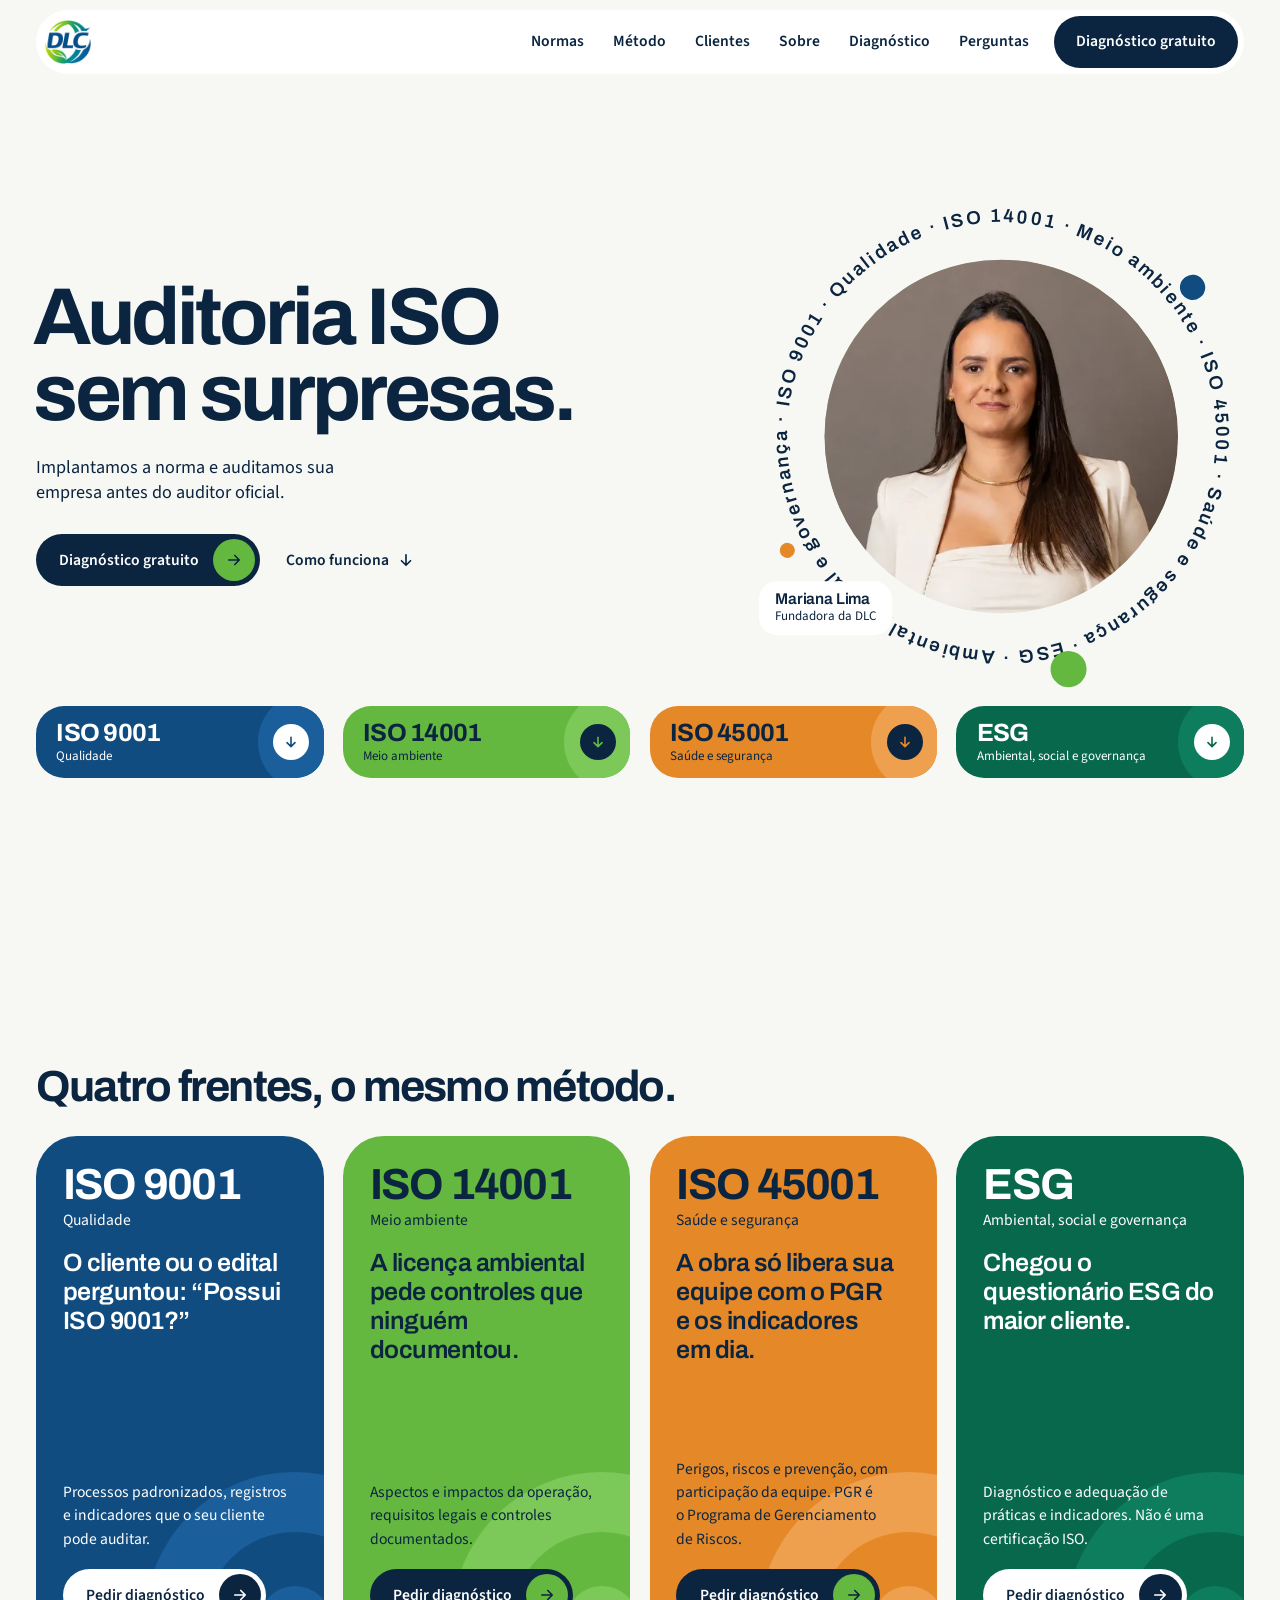
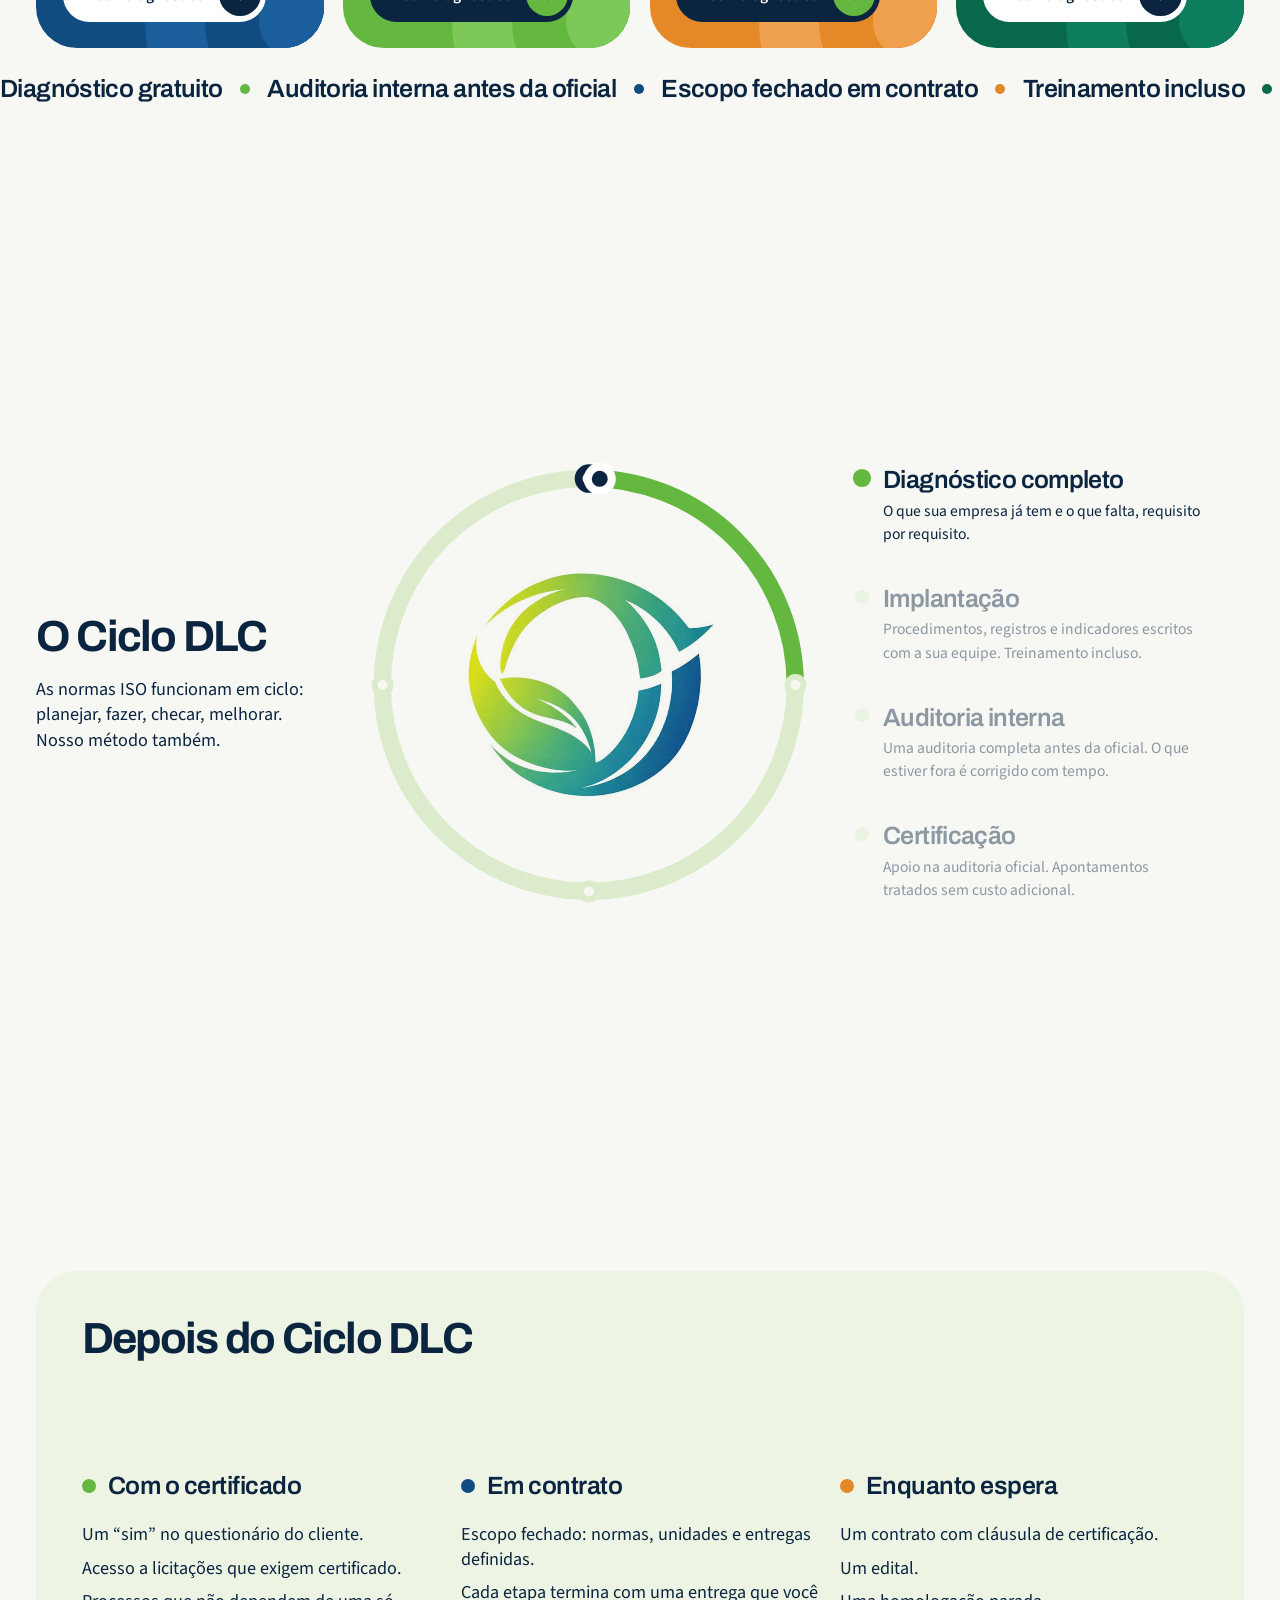
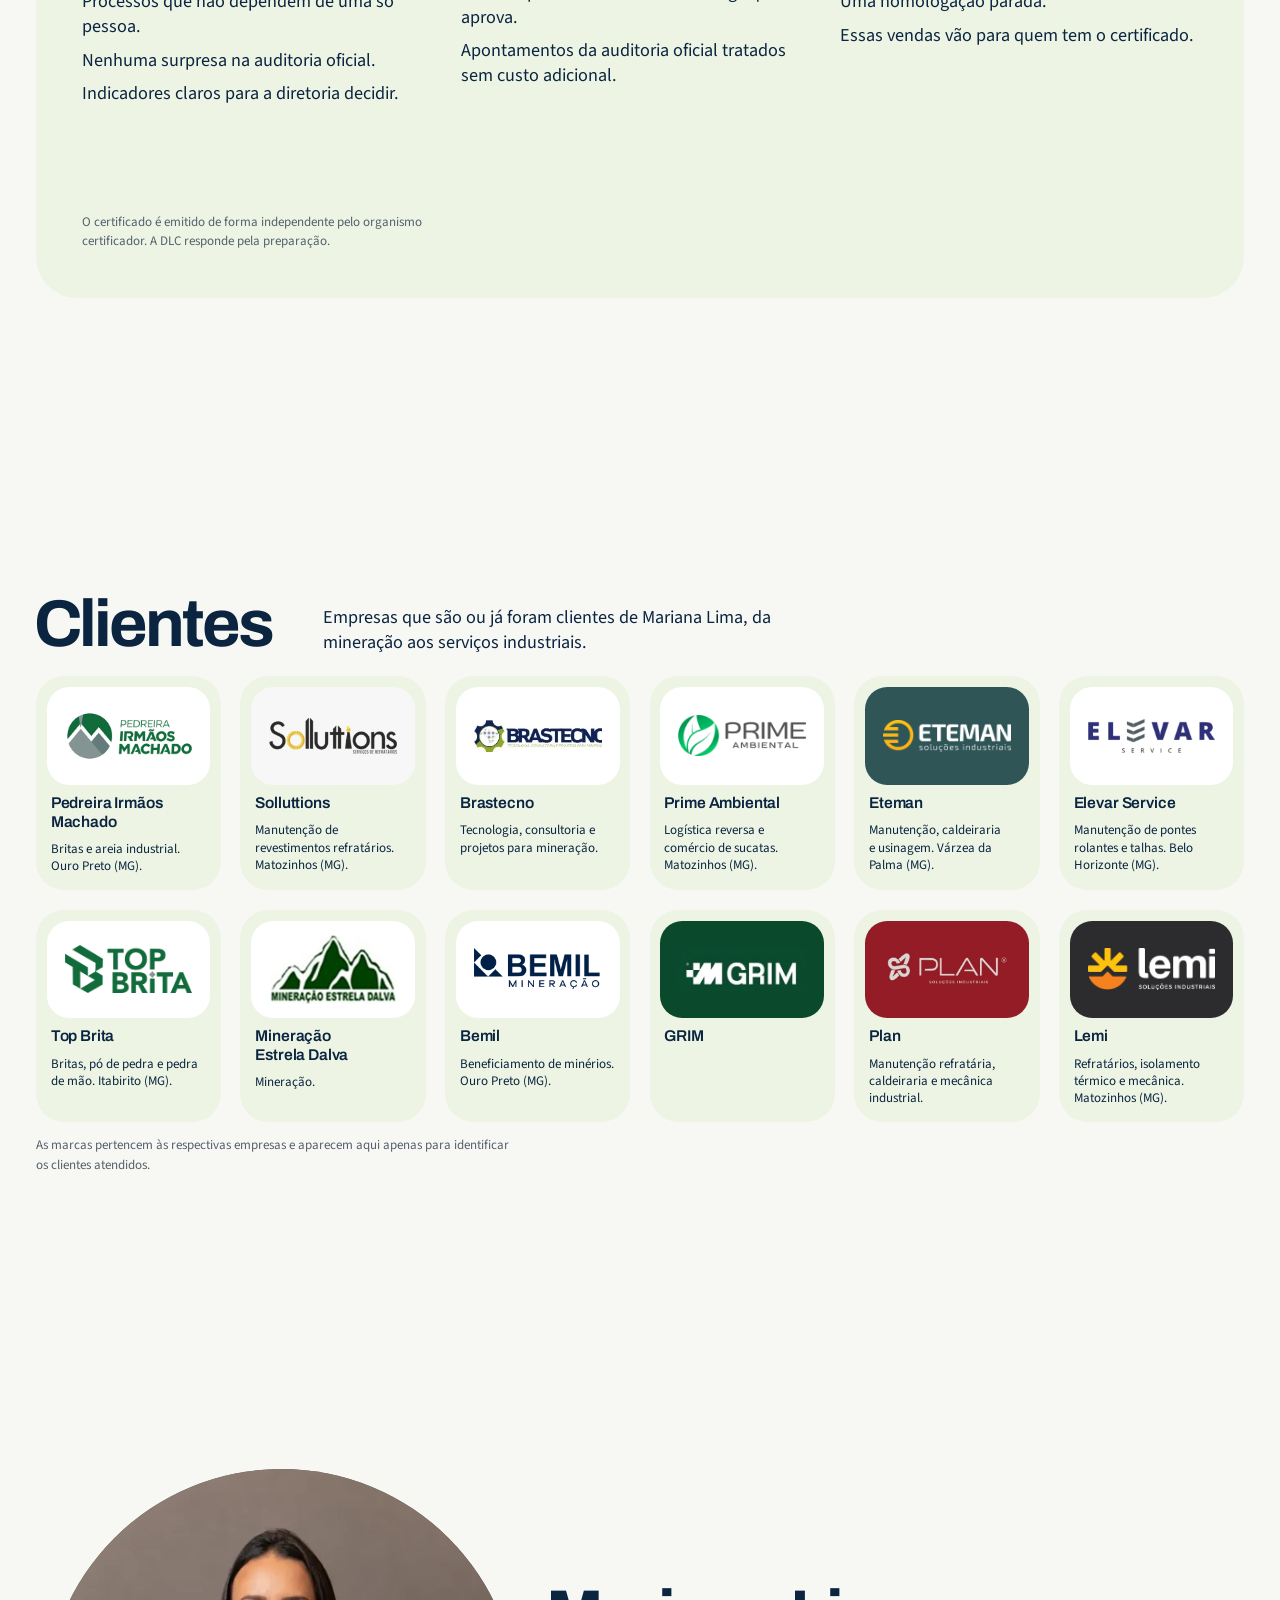
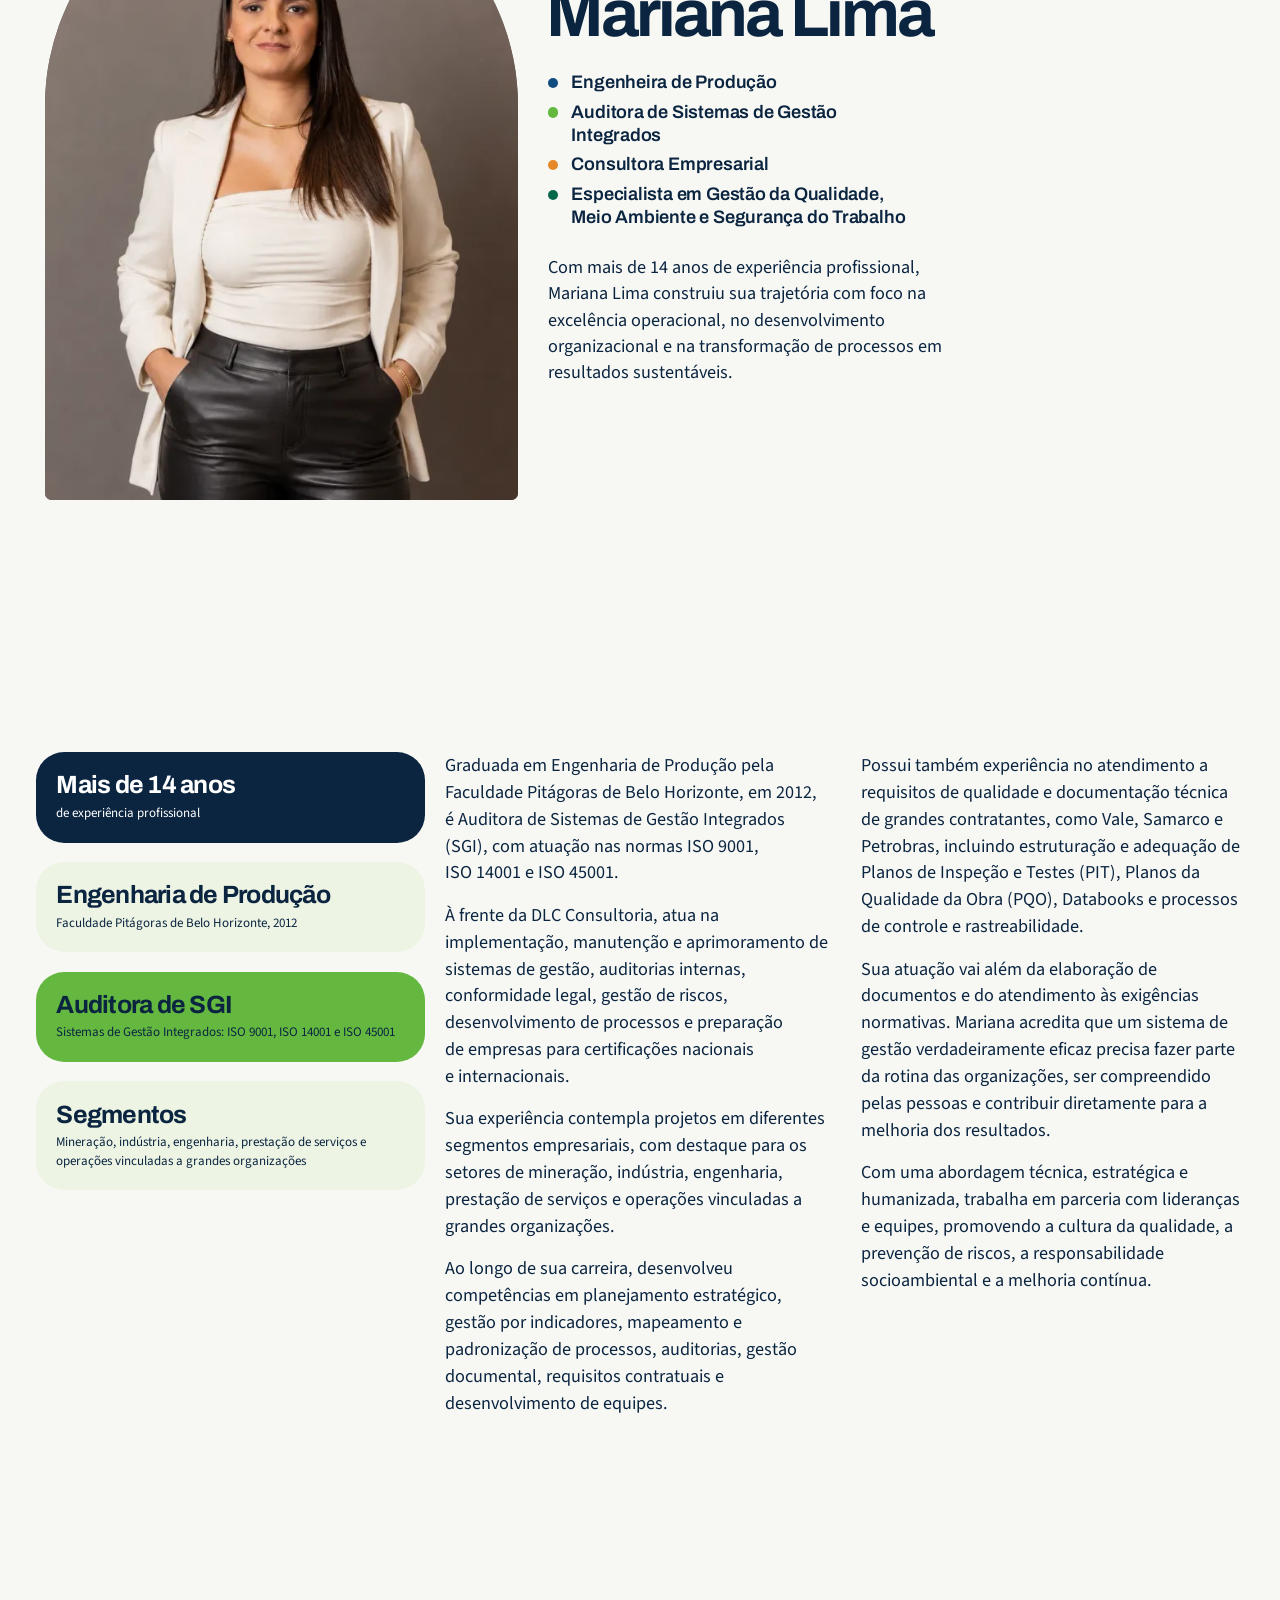
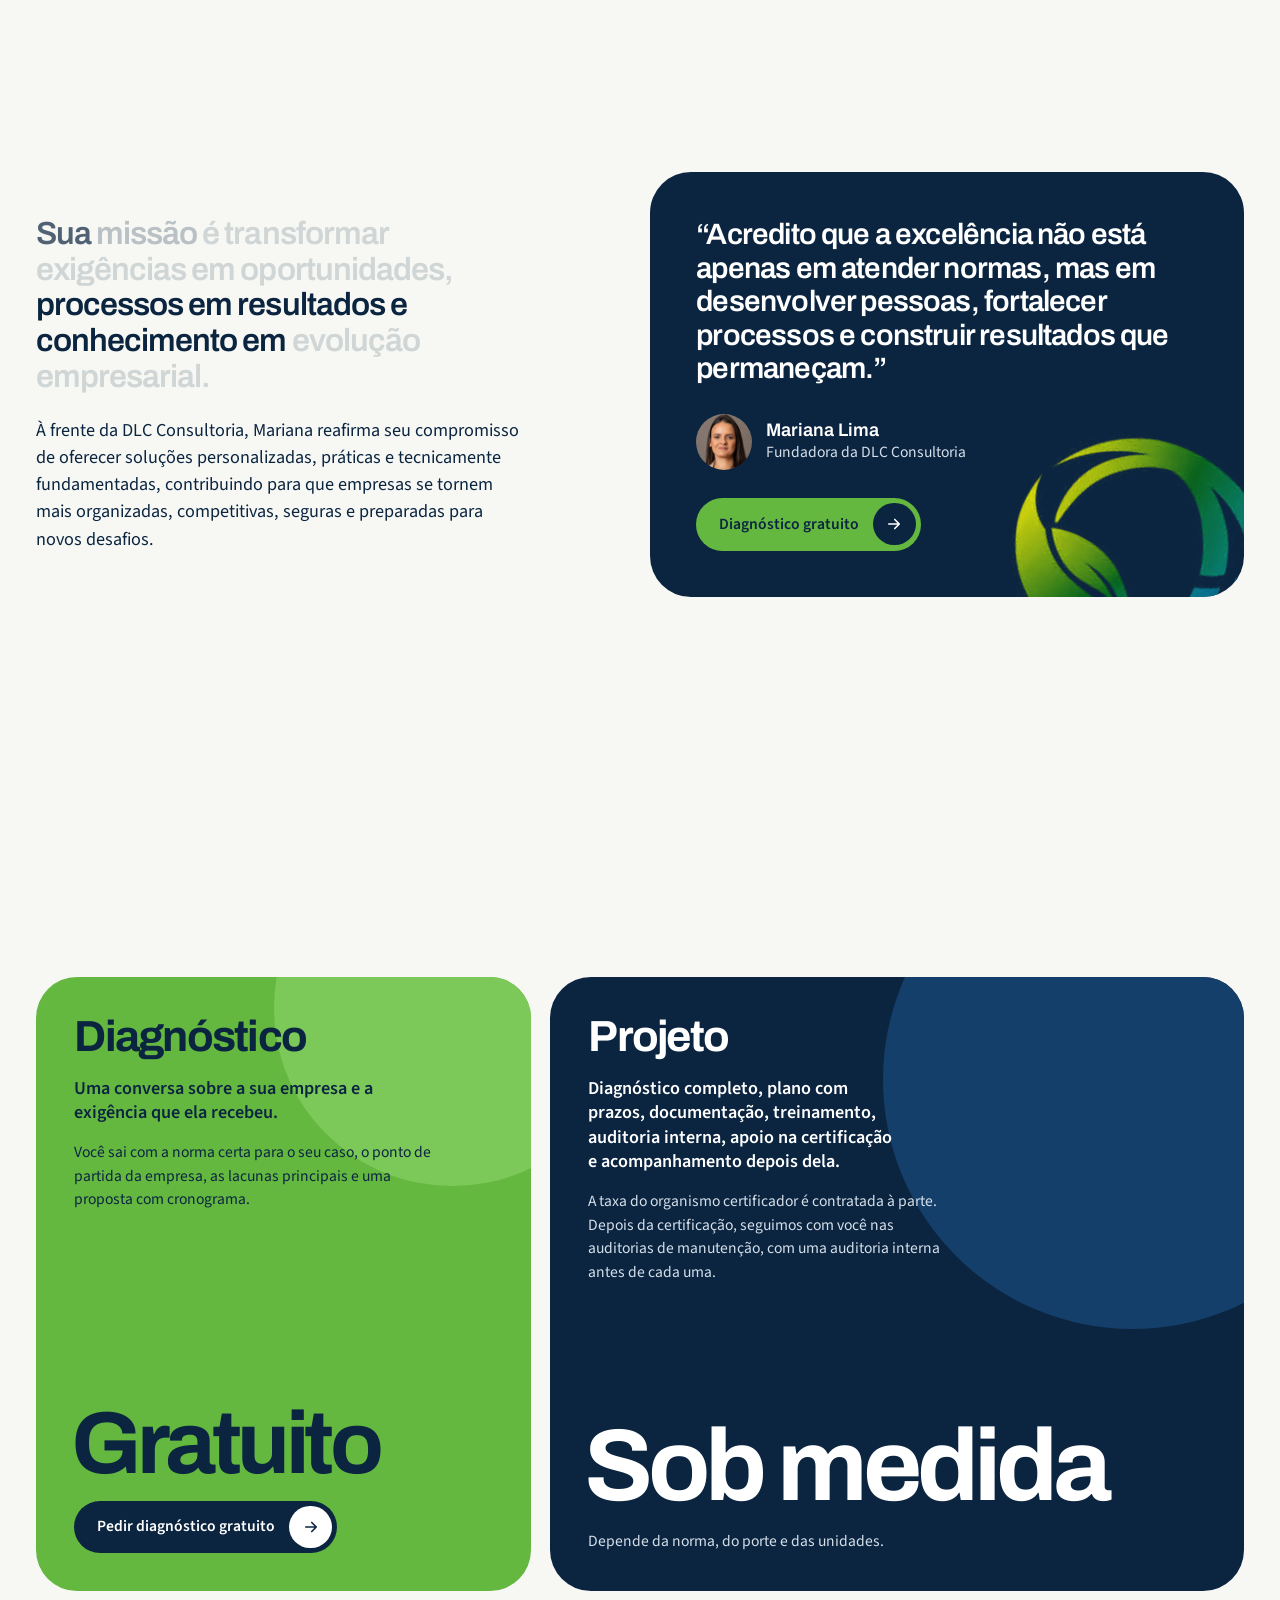
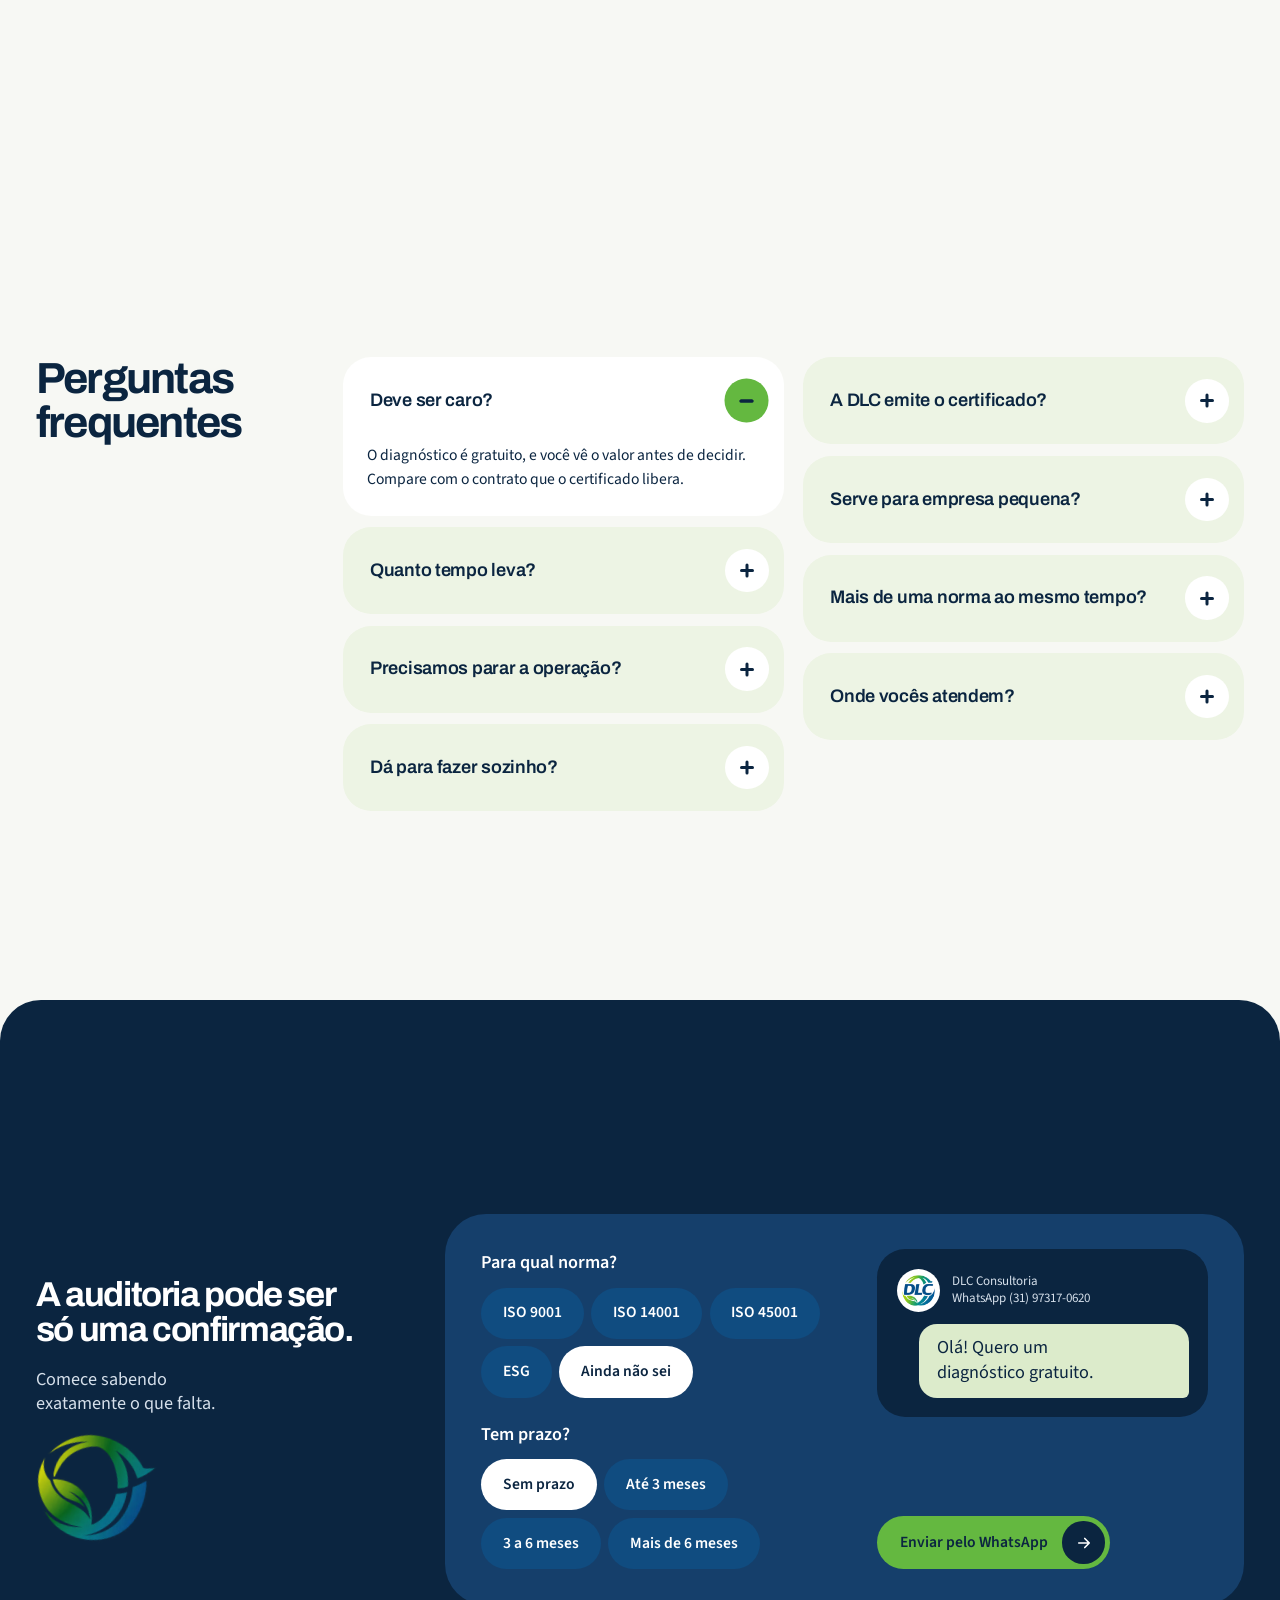
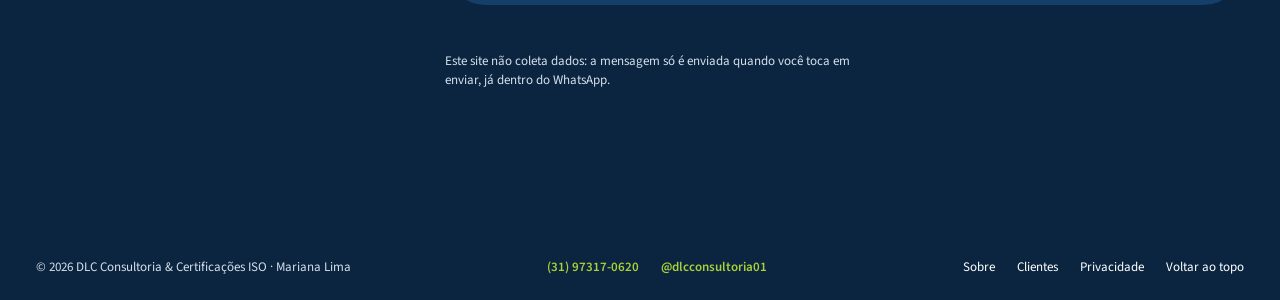
==== commit 3fd49c4d: "Novo site: landing de uma seção por tela, com Clientes e Sobre Substitui a versão anterior (formulár" ====
--- a/index.html
+++ b/index.html
@@ -2,22 +2,22 @@
 <html lang="pt-BR">
 <head>
   <meta charset="utf-8">
-  <meta name="viewport" content="width=device-width, initial-scale=1">
+  <meta name="viewport" content="width=device-width, initial-scale=1, viewport-fit=cover">
   <title>Consultoria ISO 9001, 14001, 45001 e ESG | DLC</title>
   <meta name="description" content="Implantação de ISO 9001, 14001 e 45001 e práticas ESG, com auditoria interna antes da oficial. Diagnóstico inicial gratuito.">
   <meta name="theme-color" content="#F7F8F4">
+  <meta name="color-scheme" content="light">
 
   <meta property="og:type" content="website">
   <meta property="og:locale" content="pt_BR">
   <meta property="og:site_name" content="DLC Consultoria &amp; Certificações ISO">
   <meta property="og:title" content="Consultoria ISO 9001, 14001, 45001 e ESG | DLC">
   <meta property="og:description" content="Implantação de ISO 9001, 14001 e 45001 e práticas ESG, com auditoria interna antes da oficial. Diagnóstico inicial gratuito.">
-  <!-- Prévia do link no WhatsApp/Instagram: depois do deploy, troque SEU-DOMINIO pelo endereço real e remova este comentário.
-  <meta property="og:url" content="https://SEU-DOMINIO/">
-  <meta property="og:image" content="https://SEU-DOMINIO/assets/og-image.jpg">
+  <meta property="og:url" content="https://dlcconsultoria.com.br/">
+  <meta property="og:image" content="https://dlcconsultoria.com.br/assets/og-image.jpg">
   <meta property="og:image:width" content="1200">
   <meta property="og:image:height" content="630">
-  -->
+  <link rel="canonical" href="https://dlcconsultoria.com.br/">
   <meta name="twitter:card" content="summary_large_image">
 
   <link rel="icon" type="image/png" href="assets/favicon.png">
@@ -25,12 +25,11 @@
 
   <link rel="preload" as="font" type="font/woff2" href="fonts/archivo-700-latin.woff2" crossorigin>
   <link rel="preload" as="font" type="font/woff2" href="fonts/source-sans-3-400-latin.woff2" crossorigin>
+  <link rel="preload" as="image" type="image/webp" href="assets/mariana-disco-480.webp" imagesrcset="assets/mariana-disco-480.webp 480w, assets/mariana-disco-800.webp 800w" imagesizes="(min-width: 900px) 28vw, 70vw">
   <link rel="stylesheet" href="fonts.css">
-  <link rel="preload" as="image" type="image/webp" href="assets/retrato-720.webp" imagesrcset="assets/retrato-720.webp 720w, assets/retrato-1080.webp 1080w" imagesizes="(min-width: 1024px) 520px, (min-width: 520px) 460px, calc(100vw - 40px)">
-  <link rel="stylesheet" href="vendor/lenis.css">
   <link rel="stylesheet" href="styles.css">
   <script>
-    /* Esconde os elementos animados só se o main.js carregar; se falhar, a página aparece inteira. */
+    /* As animações só valem se o main.js carregar inteiro; se falhar, a página aparece completa. */
     (function () {
       var d = document.documentElement;
       d.classList.add('js');
@@ -39,574 +38,503 @@
   </script>
 </head>
 <body>
-  <a class="skip-link" href="#conteudo">Pular para o conteúdo</a>
-
-  <div class="scroll-progress" aria-hidden="true"><span data-scroll-progress></span></div>
-
-  <!-- Cabeçalho -->
-  <header class="site-header" data-header>
-    <div class="container header-inner">
-      <a class="brand" href="#topo" aria-label="DLC Consultoria e Certificações ISO, início">
-        <img src="assets/logo-simbolo.webp" width="50" height="47" alt="">
-      </a>
-
-      <nav class="nav" aria-label="Principal">
-        <ul>
-          <li><a href="#metodo">Método</a></li>
-          <li><a href="#normas">Normas</a></li>
-          <li><a href="#diagnostico-gratuito">Diagnóstico</a></li>
-          <li><a href="#perguntas">Perguntas</a></li>
+  <a class="skip" href="#conteudo">Pular para o conteúdo</a>
+
+  <header class="top" data-top>
+    <a class="top-logo" href="#topo" aria-label="DLC Consultoria e Certificações ISO, início">
+      <img src="assets/logo-simbolo.webp" width="112" height="106" alt="">
+    </a>
+    <nav class="top-nav" aria-label="Principal">
+      <ul>
+        <li><a href="#normas">Normas</a></li>
+        <li><a href="#metodo">Método</a></li>
+        <li><a href="#clientes">Clientes</a></li>
+        <li><a href="#sobre">Sobre</a></li>
+        <li><a href="#diagnostico">Diagnóstico</a></li>
+        <li><a href="#perguntas">Perguntas</a></li>
+      </ul>
+    </nav>
+    <button class="top-menu" type="button" aria-expanded="false" aria-controls="menu" data-menu-toggle>Menu</button>
+    <a class="top-action" href="https://wa.me/5531973170620?text=Ol%C3%A1!%20Quero%20um%20diagn%C3%B3stico%20gratuito." target="_blank" rel="noopener">Diagnóstico gratuito</a>
+    <nav class="top-panel" id="menu" aria-label="Seções" hidden data-menu>
+      <a href="#normas">Normas</a>
+      <a href="#metodo">Método</a>
+      <a href="#clientes">Clientes</a>
+      <a href="#sobre">Sobre</a>
+      <a href="#diagnostico">Diagnóstico</a>
+      <a href="#perguntas">Perguntas</a>
+    </nav>
+  </header>
+
+  <main id="conteudo">
+
+    <!-- Dobra: a promessa e o globo em órbita -->
+    <section class="hero screen wrap" id="topo" aria-labelledby="titulo" data-hero data-p="exit">
+      <div class="hero-grid">
+        <div class="hero-text">
+          <h1 id="titulo" data-split>Auditoria ISO<br> sem surpresas.</h1>
+          <p class="hero-lead" data-in style="--d: 4">Implantamos a norma e auditamos sua empresa antes do auditor oficial.</p>
+          <div class="hero-actions" data-in style="--d: 5">
+            <a class="btn" href="https://wa.me/5531973170620?text=Ol%C3%A1!%20Quero%20um%20diagn%C3%B3stico%20gratuito." target="_blank" rel="noopener" data-magnetic>
+              <span>Diagnóstico gratuito</span>
+              <span class="btn-ico" aria-hidden="true"><svg viewBox="0 0 24 24"><path d="M5 12h14M13 6l6 6-6 6"/></svg></span>
+            </a>
+            <a class="link-down" href="#metodo">
+              <span>Como funciona</span>
+              <svg viewBox="0 0 24 24" aria-hidden="true"><path d="M12 5v14M6 13l6 6 6-6"/></svg>
+            </a>
+          </div>
+        </div>
+
+        <div class="orbit" data-orbit>
+          <div class="orbit-spin" aria-hidden="true">
+            <svg class="orbit-ring" viewBox="0 0 400 400" focusable="false">
+              <defs><path id="anel" d="M200 200m-177 0a177 177 0 1 1 354 0a177 177 0 1 1-354 0"/></defs>
+              <text><textPath href="#anel" textLength="1104" lengthAdjust="spacing">ISO 9001 · Qualidade · ISO 14001 · Meio ambiente · ISO 45001 · Saúde e segurança · ESG · Ambiental, social e governança ·</textPath></text>
+            </svg>
+          </div>
+          <figure class="orbit-photo">
+            <img src="assets/mariana-disco-480.webp" srcset="assets/mariana-disco-480.webp 480w, assets/mariana-disco-800.webp 800w" sizes="(min-width: 900px) 28vw, 70vw"
+                 width="800" height="800" fetchpriority="high"
+                 alt="Mariana Lima, fundadora da DLC, de blazer claro, em retrato de estúdio.">
+          </figure>
+          <span class="orbit-path orbit-path--a" aria-hidden="true"><i></i></span>
+          <span class="orbit-path orbit-path--b" aria-hidden="true"><i></i></span>
+          <span class="orbit-path orbit-path--c" aria-hidden="true"><i></i></span>
+          <a class="orbit-tag" href="#sobre"><strong>Mariana Lima</strong> <span>Fundadora da <span translate="no">DLC</span></span></a>
+        </div>
+      </div>
+
+      <ul class="seals" aria-label="Normas atendidas" data-in-group>
+        <li><a class="seal seal--9001" href="#normas" data-card="iso-9001"><span class="seal-code" translate="no">ISO&nbsp;9001</span><span class="seal-name">Qualidade</span><span class="seal-go" aria-hidden="true"><svg viewBox="0 0 24 24"><path d="M12 5v14M6 13l6 6 6-6"/></svg></span></a></li>
+        <li><a class="seal seal--14001" href="#normas" data-card="iso-14001"><span class="seal-code" translate="no">ISO&nbsp;14001</span><span class="seal-name">Meio ambiente</span><span class="seal-go" aria-hidden="true"><svg viewBox="0 0 24 24"><path d="M12 5v14M6 13l6 6 6-6"/></svg></span></a></li>
+        <li><a class="seal seal--45001" href="#normas" data-card="iso-45001"><span class="seal-code" translate="no">ISO&nbsp;45001</span><span class="seal-name">Saúde e segurança</span><span class="seal-go" aria-hidden="true"><svg viewBox="0 0 24 24"><path d="M12 5v14M6 13l6 6 6-6"/></svg></span></a></li>
+        <li><a class="seal seal--esg" href="#normas" data-card="esg"><span class="seal-code" translate="no">ESG</span><span class="seal-name">Ambiental, social e governança</span><span class="seal-go" aria-hidden="true"><svg viewBox="0 0 24 24"><path d="M12 5v14M6 13l6 6 6-6"/></svg></span></a></li>
+      </ul>
+    </section>
+
+    <!-- Normas: quatro cartões de cor -->
+    <section class="norms screen wrap" id="normas" aria-labelledby="normas-t">
+      <h2 class="title" id="normas-t" data-split>Quatro frentes, o mesmo método.</h2>
+
+      <div class="cards" data-in-group>
+        <article class="card card--9001" id="iso-9001">
+          <span class="card-orb" aria-hidden="true"></span>
+          <h3 class="card-code"><span translate="no">ISO&nbsp;9001</span> <small>Qualidade</small></h3>
+          <p class="card-quote">O cliente ou o edital perguntou: “Possui ISO&nbsp;9001?”</p>
+          <div class="card-text">
+            <p>Processos padronizados, registros e indicadores que o seu cliente pode auditar.</p>
+            <a class="btn btn--light" href="https://wa.me/5531973170620?text=Ol%C3%A1!%20Quero%20um%20diagn%C3%B3stico%20gratuito%20para%20ISO%209001." target="_blank" rel="noopener" aria-label="Pedir diagnóstico para ISO 9001">
+              <span>Pedir diagnóstico</span>
+              <span class="btn-ico" aria-hidden="true"><svg viewBox="0 0 24 24"><path d="M5 12h14M13 6l6 6-6 6"/></svg></span>
+            </a>
+          </div>
+        </article>
+
+        <article class="card card--14001" id="iso-14001">
+          <span class="card-orb" aria-hidden="true"></span>
+          <h3 class="card-code"><span translate="no">ISO&nbsp;14001</span> <small>Meio ambiente</small></h3>
+          <p class="card-quote">A licença ambiental pede controles que ninguém documentou.</p>
+          <div class="card-text">
+            <p>Aspectos e impactos da operação, requisitos legais e controles documentados.</p>
+            <a class="btn" href="https://wa.me/5531973170620?text=Ol%C3%A1!%20Quero%20um%20diagn%C3%B3stico%20gratuito%20para%20ISO%2014001." target="_blank" rel="noopener" aria-label="Pedir diagnóstico para ISO 14001">
+              <span>Pedir diagnóstico</span>
+              <span class="btn-ico" aria-hidden="true"><svg viewBox="0 0 24 24"><path d="M5 12h14M13 6l6 6-6 6"/></svg></span>
+            </a>
+          </div>
+        </article>
+
+        <article class="card card--45001" id="iso-45001">
+          <span class="card-orb" aria-hidden="true"></span>
+          <h3 class="card-code"><span translate="no">ISO&nbsp;45001</span> <small>Saúde e segurança</small></h3>
+          <p class="card-quote">A obra só libera sua equipe com o PGR e os indicadores em dia.</p>
+          <div class="card-text">
+            <p>Perigos, riscos e prevenção, com participação da equipe. PGR é o Programa de Gerenciamento de Riscos.</p>
+            <a class="btn" href="https://wa.me/5531973170620?text=Ol%C3%A1!%20Quero%20um%20diagn%C3%B3stico%20gratuito%20para%20ISO%2045001." target="_blank" rel="noopener" aria-label="Pedir diagnóstico para ISO 45001">
+              <span>Pedir diagnóstico</span>
+              <span class="btn-ico" aria-hidden="true"><svg viewBox="0 0 24 24"><path d="M5 12h14M13 6l6 6-6 6"/></svg></span>
+            </a>
+          </div>
+        </article>
+
+        <article class="card card--esg" id="esg">
+          <span class="card-orb" aria-hidden="true"></span>
+          <h3 class="card-code"><span translate="no">ESG</span> <small>Ambiental, social e governança</small></h3>
+          <p class="card-quote">Chegou o questionário ESG do maior cliente.</p>
+          <div class="card-text">
+            <p>Diagnóstico e adequação de práticas e indicadores. Não é uma certificação ISO.</p>
+            <a class="btn btn--light" href="https://wa.me/5531973170620?text=Ol%C3%A1!%20Quero%20um%20diagn%C3%B3stico%20gratuito%20de%20ESG." target="_blank" rel="noopener" aria-label="Pedir diagnóstico de ESG">
+              <span>Pedir diagnóstico</span>
+              <span class="btn-ico" aria-hidden="true"><svg viewBox="0 0 24 24"><path d="M5 12h14M13 6l6 6-6 6"/></svg></span>
+            </a>
+          </div>
+        </article>
+      </div>
+
+      <div class="marquee" aria-hidden="true">
+        <div class="marquee-track">
+          <p class="marquee-group">Diagnóstico gratuito<i style="--c: var(--green)"></i>Auditoria interna antes da oficial<i style="--c: var(--navy)"></i>Escopo fechado em contrato<i style="--c: var(--orange)"></i>Treinamento incluso<i style="--c: var(--forest)"></i></p>
+          <p class="marquee-group">Diagnóstico gratuito<i style="--c: var(--green)"></i>Auditoria interna antes da oficial<i style="--c: var(--navy)"></i>Escopo fechado em contrato<i style="--c: var(--orange)"></i>Treinamento incluso<i style="--c: var(--forest)"></i></p>
+        </div>
+      </div>
+    </section>
+
+    <!-- Método: a roda do ciclo -->
+    <section class="cycle screen wrap" id="metodo" aria-labelledby="metodo-t" data-cycle>
+      <div class="grid cycle-grid">
+        <div class="cycle-head">
+          <h2 class="title" id="metodo-t" data-split>O Ciclo <span translate="no">DLC</span></h2>
+          <p class="cycle-lead" data-in style="--d: 1">As normas ISO funcionam em ciclo: planejar, fazer, checar, melhorar. Nosso método também.</p>
+        </div>
+
+        <div class="wheel" aria-hidden="true" data-in style="--d: 2">
+          <svg viewBox="0 0 400 400" focusable="false">
+            <circle class="wheel-rail" cx="200" cy="200" r="168"/>
+            <circle class="wheel-arc" cx="200" cy="200" r="168" pathLength="100"/>
+          </svg>
+          <img class="wheel-logo" src="assets/simbolo-arco.webp" width="586" height="538" alt="" loading="lazy" decoding="async">
+          <span class="wheel-dot" style="--a: 0deg"></span>
+          <span class="wheel-dot" style="--a: 90deg"></span>
+          <span class="wheel-dot" style="--a: 180deg"></span>
+          <span class="wheel-dot" style="--a: 270deg"></span>
+          <span class="wheel-marker"></span>
+        </div>
+
+        <ol class="cycle-steps" data-in style="--d: 3">
+          <li>
+            <h3>Diagnóstico completo</h3>
+            <p>O que sua empresa já tem e o que falta, requisito por requisito.</p>
+          </li>
+          <li>
+            <h3>Implantação</h3>
+            <p>Procedimentos, registros e indicadores escritos com a sua equipe. Treinamento incluso.</p>
+          </li>
+          <li>
+            <h3>Auditoria interna</h3>
+            <p>Uma auditoria completa antes da oficial. O que estiver fora é corrigido com tempo.</p>
+          </li>
+          <li>
+            <h3>Certificação</h3>
+            <p>Apoio na auditoria oficial. Apontamentos tratados sem custo adicional.</p>
+          </li>
+        </ol>
+      </div>
+    </section>
+
+    <!-- O que muda -->
+    <section class="proof screen wrap" aria-labelledby="muda-t">
+      <div class="proof-panel">
+        <h2 class="title" id="muda-t" data-split>Depois do Ciclo <span translate="no">DLC</span></h2>
+        <div class="proof-cols" data-in-group>
+          <div style="--c: var(--green)">
+            <h3>Com o certificado</h3>
+            <ul>
+              <li>Um “sim” no questionário do cliente.</li>
+              <li>Acesso a licitações que exigem certificado.</li>
+              <li>Processos que não dependem de uma só pessoa.</li>
+              <li>Nenhuma surpresa na auditoria oficial.</li>
+              <li>Indicadores claros para a diretoria decidir.</li>
+            </ul>
+          </div>
+          <div style="--c: var(--navy)">
+            <h3>Em contrato</h3>
+            <ul>
+              <li>Escopo fechado: normas, unidades e entregas definidas.</li>
+              <li>Cada etapa termina com uma entrega que você aprova.</li>
+              <li>Apontamentos da auditoria oficial tratados sem custo adicional.</li>
+            </ul>
+          </div>
+          <div style="--c: var(--orange)">
+            <h3>Enquanto espera</h3>
+            <ul>
+              <li>Um contrato com cláusula de certificação.</li>
+              <li>Um edital.</li>
+              <li>Uma homologação parada.</li>
+              <li>Essas vendas vão para quem tem o certificado.</li>
+            </ul>
+          </div>
+        </div>
+        <p class="proof-note" data-in>O certificado é emitido de forma independente pelo organismo certificador. A <span translate="no">DLC</span> responde pela preparação.</p>
+      </div>
+    </section>
+
+    <!-- Clientes -->
+    <section class="screen wrap" id="clientes" aria-labelledby="clientes-t">
+      <div class="clients-head">
+        <h2 class="title" id="clientes-t" data-split>Clientes</h2>
+        <p class="clients-lead" data-in style="--d: 2">Empresas que são ou já foram clientes de Mariana Lima, da mineração aos serviços industriais.</p>
+      </div>
+
+      <ul class="clients" data-in-group>
+        <li><article class="client">
+          <div class="client-logo"><img src="assets/clientes/pedreira-irmaos-machado.webp" width="350" height="136" alt="" loading="lazy" decoding="async"></div>
+          <h3 translate="no">Pedreira Irmãos Machado</h3>
+          <p>Britas e areia industrial. Ouro Preto (MG).</p>
+        </article></li>
+        <li><article class="client">
+          <div class="client-logo" style="--logo-bg: #F7F7F7"><img src="assets/clientes/solluttions.webp" width="209" height="59" alt="" loading="lazy" decoding="async"></div>
+          <h3 translate="no">Solluttions</h3>
+          <p>Manutenção de revestimentos refratários. Matozinhos (MG).</p>
+        </article></li>
+        <li><article class="client">
+          <div class="client-logo"><img src="assets/clientes/brastecno.webp" width="201" height="50" alt="" loading="lazy" decoding="async"></div>
+          <h3 translate="no">Brastecno</h3>
+          <p>Tecnologia, consultoria e projetos para mineração.</p>
+        </article></li>
+        <li><article class="client">
+          <div class="client-logo"><img src="assets/clientes/prime-ambiental.webp" width="560" height="179" alt="" loading="lazy" decoding="async"></div>
+          <h3 translate="no">Prime Ambiental</h3>
+          <p>Logística reversa e comércio de sucatas. Matozinhos (MG).</p>
+        </article></li>
+        <li><article class="client">
+          <div class="client-logo" style="--logo-bg: #2F5557"><img src="assets/clientes/eteman.webp" width="560" height="141" alt="" loading="lazy" decoding="async"></div>
+          <h3 translate="no">Eteman</h3>
+          <p>Manutenção, caldeiraria e usinagem. Várzea da Palma (MG).</p>
+        </article></li>
+        <li><article class="client">
+          <div class="client-logo"><img src="assets/clientes/elevar-service.webp" width="358" height="97" alt="" loading="lazy" decoding="async"></div>
+          <h3 translate="no">Elevar Service</h3>
+          <p>Manutenção de pontes rolantes e talhas. Belo Horizonte (MG).</p>
+        </article></li>
+        <li><article class="client">
+          <div class="client-logo"><img src="assets/clientes/top-brita.webp" width="560" height="210" alt="" loading="lazy" decoding="async"></div>
+          <h3 translate="no">Top Brita</h3>
+          <p>Britas, pó de pedra e pedra de mão. Itabirito (MG).</p>
+        </article></li>
+        <li><article class="client">
+          <div class="client-logo"><img src="assets/clientes/mineracao-estrela-dalva.webp" width="188" height="103" alt="" loading="lazy" decoding="async"></div>
+          <h3 translate="no">Mineração Estrela Dalva</h3>
+          <p>Mineração.</p>
+        </article></li>
+        <li><article class="client">
+          <div class="client-logo"><img src="assets/clientes/bemil.webp" width="400" height="134" alt="" loading="lazy" decoding="async"></div>
+          <h3 translate="no">Bemil</h3>
+          <p>Beneficiamento de minérios. Ouro Preto (MG).</p>
+        </article></li>
+        <li><article class="client">
+          <div class="client-logo" style="--logo-bg: #0A492C"><img src="assets/clientes/grim.webp" width="278" height="93" alt="" loading="lazy" decoding="async"></div>
+          <h3 translate="no">GRIM</h3>
+        </article></li>
+        <li><article class="client">
+          <div class="client-logo" style="--logo-bg: #941C26"><img src="assets/clientes/plan.webp" width="380" height="112" alt="" loading="lazy" decoding="async"></div>
+          <h3 translate="no">Plan</h3>
+          <p>Manutenção refratária, caldeiraria e mecânica industrial.</p>
+        </article></li>
+        <li><article class="client">
+          <div class="client-logo" style="--logo-bg: #2C2C2E"><img src="assets/clientes/lemi.webp" width="271" height="88" alt="" loading="lazy" decoding="async"></div>
+          <h3 translate="no">Lemi</h3>
+          <p>Refratários, isolamento térmico e mecânica. Matozinhos (MG).</p>
+        </article></li>
+      </ul>
+
+      <p class="clients-note" data-in>As marcas pertencem às respectivas empresas e aparecem aqui apenas para identificar os clientes atendidos.</p>
+    </section>
+
+    <!-- Sobre: quem é -->
+    <section class="about screen wrap" id="sobre" aria-labelledby="sobre-t">
+      <div class="grid about-grid">
+        <figure class="about-photo" data-in data-p="view">
+          <img src="assets/mariana-640.webp" srcset="assets/mariana-640.webp 640w, assets/mariana-960.webp 960w" sizes="(min-width: 900px) 30vw, 72vw"
+               width="960" height="1292" loading="lazy" decoding="async" alt="Mariana Lima em pé, de blazer claro, com as mãos nos bolsos.">
+        </figure>
+        <div class="about-text">
+          <h2 class="bio-name" id="sobre-t" data-split>Mariana Lima</h2>
+          <ul class="bio-roles" data-in-group>
+            <li style="--c: var(--navy)">Engenheira de Produção</li>
+            <li style="--c: var(--green)">Auditora de Sistemas de Gestão Integrados</li>
+            <li style="--c: var(--orange)">Consultora Empresarial</li>
+            <li style="--c: var(--forest)">Especialista em Gestão da Qualidade, Meio Ambiente e Segurança do Trabalho</li>
+          </ul>
+          <p class="bio-lead" data-in>Com mais de 14 anos de experiência profissional, Mariana Lima construiu sua trajetória com foco na excelência operacional, no desenvolvimento organizacional e na transformação de processos em resultados sustentáveis.</p>
+        </div>
+      </div>
+    </section>
+
+    <!-- Sobre: trajetória -->
+    <section class="screen wrap" aria-labelledby="traj-t">
+      <h2 class="sr-only" id="traj-t">Trajetória</h2>
+      <div class="grid bio-grid">
+        <ul class="bio-facts" data-in-group>
+          <li class="fact fact--ink"><strong>Mais de <span data-count="14">14</span> anos</strong><span>de experiência profissional</span></li>
+          <li class="fact"><strong>Engenharia de Produção</strong><span>Faculdade Pitágoras de Belo Horizonte, 2012</span></li>
+          <li class="fact fact--green"><strong>Auditora de SGI</strong><span>Sistemas de Gestão Integrados: ISO&nbsp;9001, ISO&nbsp;14001 e ISO&nbsp;45001</span></li>
+          <li class="fact"><strong>Segmentos</strong><span>Mineração, indústria, engenharia, prestação de serviços e operações vinculadas a grandes organizações</span></li>
         </ul>
+        <div class="bio-copy" data-in style="--d: 2">
+          <p>Graduada em Engenharia de Produção pela Faculdade Pitágoras de Belo Horizonte, em 2012, é Auditora de Sistemas de Gestão Integrados (SGI), com atuação nas normas ISO&nbsp;9001, ISO&nbsp;14001 e ISO&nbsp;45001.</p>
+          <p>À frente da <span translate="no">DLC</span> Consultoria, atua na implementação, manutenção e aprimoramento de sistemas de gestão, auditorias internas, conformidade legal, gestão de riscos, desenvolvimento de processos e preparação de empresas para certificações nacionais e internacionais.</p>
+          <p>Sua experiência contempla projetos em diferentes segmentos empresariais, com destaque para os setores de mineração, indústria, engenharia, prestação de serviços e operações vinculadas a grandes organizações.</p>
+          <p>Ao longo de sua carreira, desenvolveu competências em planejamento estratégico, gestão por indicadores, mapeamento e padronização de processos, auditorias, gestão documental, requisitos contratuais e desenvolvimento de equipes.</p>
+          <p>Possui também experiência no atendimento a requisitos de qualidade e documentação técnica de grandes contratantes, como Vale, Samarco e Petrobras, incluindo estruturação e adequação de Planos de Inspeção e Testes (PIT), Planos da Qualidade da Obra (PQO), Databooks e processos de controle e rastreabilidade.</p>
+          <p>Sua atuação vai além da elaboração de documentos e do atendimento às exigências normativas. Mariana acredita que um sistema de gestão verdadeiramente eficaz precisa fazer parte da rotina das organizações, ser compreendido pelas pessoas e contribuir diretamente para a melhoria dos resultados.</p>
+          <p>Com uma abordagem técnica, estratégica e humanizada, trabalha em parceria com lideranças e equipes, promovendo a cultura da qualidade, a prevenção de riscos, a responsabilidade socioambiental e a melhoria contínua.</p>
+        </div>
+      </div>
+    </section>
+
+    <!-- Sobre: missão e compromisso -->
+    <section class="bio-end screen wrap" aria-labelledby="missao-t">
+      <h2 class="sr-only" id="missao-t">Missão</h2>
+      <div class="grid bio-end-grid">
+        <div class="bio-end-text">
+          <p class="statement bio-mission" data-words data-p="enter">Sua missão é transformar exigências em oportunidades, processos em resultados e conhecimento em evolução empresarial.</p>
+          <p class="about-more" data-in>À frente da <span translate="no">DLC</span> Consultoria, Mariana reafirma seu compromisso de oferecer soluções personalizadas, práticas e tecnicamente fundamentadas, contribuindo para que empresas se tornem mais organizadas, competitivas, seguras e preparadas para novos desafios.</p>
+        </div>
+        <figure class="quote" data-in data-p="view" style="--d: 1">
+          <blockquote><p>“Acredito que a excelência não está apenas em atender normas, mas em desenvolver pessoas, fortalecer processos e construir resultados que permaneçam.”</p></blockquote>
+          <figcaption class="quote-by">
+            <img src="assets/mariana-rosto-240.webp" width="240" height="240" loading="lazy" decoding="async" alt="">
+            <span><strong>Mariana Lima</strong><br>Fundadora da <span translate="no">DLC</span> Consultoria</span>
+          </figcaption>
+          <a class="btn btn--green" href="https://wa.me/5531973170620?text=Ol%C3%A1!%20Quero%20um%20diagn%C3%B3stico%20gratuito." target="_blank" rel="noopener" data-magnetic>
+            <span>Diagnóstico gratuito</span>
+            <span class="btn-ico" aria-hidden="true"><svg viewBox="0 0 24 24"><path d="M5 12h14M13 6l6 6-6 6"/></svg></span>
+          </a>
+          <img class="quote-emblem" src="assets/simbolo-arco.webp" width="586" height="538" alt="" loading="lazy" decoding="async">
+        </figure>
+      </div>
+    </section>
+    <!-- Diagnóstico e projeto -->
+    <section class="plans screen wrap" id="diagnostico" aria-label="Diagnóstico e projeto">
+      <div class="plans-grid" data-in-group>
+        <div class="plan plan--free">
+          <span class="plan-orb" aria-hidden="true"></span>
+          <div class="plan-top">
+            <h2 class="title">Diagnóstico</h2>
+            <p class="plan-for">Uma conversa sobre a sua empresa e a exigência que ela recebeu.</p>
+            <p class="plan-what">Você sai com a norma certa para o seu caso, o ponto de partida da empresa, as lacunas principais e uma proposta com cronograma.</p>
+          </div>
+          <div class="plan-bottom">
+            <p class="plan-price">Gratuito</p>
+            <a class="btn btn--dark" href="https://wa.me/5531973170620?text=Ol%C3%A1!%20Quero%20um%20diagn%C3%B3stico%20gratuito." target="_blank" rel="noopener" data-magnetic>
+              <span>Pedir diagnóstico gratuito</span>
+              <span class="btn-ico" aria-hidden="true"><svg viewBox="0 0 24 24"><path d="M5 12h14M13 6l6 6-6 6"/></svg></span>
+            </a>
+          </div>
+        </div>
+        <div class="plan plan--project">
+          <span class="plan-orb" aria-hidden="true"></span>
+          <div class="plan-top">
+            <h2 class="title">Projeto</h2>
+            <p class="plan-for">Diagnóstico completo, plano com prazos, documentação, treinamento, auditoria interna, apoio na certificação e acompanhamento depois dela.</p>
+            <p class="plan-what">A taxa do organismo certificador é contratada à parte. Depois da certificação, seguimos com você nas auditorias de manutenção, com uma auditoria interna antes de cada uma.</p>
+          </div>
+          <div class="plan-bottom">
+            <p class="plan-price">Sob medida</p>
+            <p class="plan-period">Depende da norma, do porte e das unidades.</p>
+          </div>
+        </div>
+      </div>
+    </section>
+
+    <!-- Perguntas -->
+    <section class="faq screen wrap" id="perguntas" aria-labelledby="faq-t">
+      <div class="grid faq-grid">
+        <h2 class="title faq-title" id="faq-t" data-split>Perguntas frequentes</h2>
+        <div class="faq-cols" data-faq-group>
+          <div class="faq-col" data-in-group>
+            <div class="faq-item is-open" data-faq>
+              <h3><button class="faq-q" type="button" aria-expanded="true" aria-controls="faq-a1" id="faq-q1"><span>Deve ser caro?</span><i aria-hidden="true"></i></button></h3>
+              <div class="faq-a" id="faq-a1" role="region" aria-labelledby="faq-q1"><div><p>O diagnóstico é gratuito, e você vê o valor antes de decidir. Compare com o contrato que o certificado libera.</p></div></div>
+            </div>
+            <div class="faq-item" data-faq>
+              <h3><button class="faq-q" type="button" aria-expanded="false" aria-controls="faq-a2" id="faq-q2"><span>Quanto tempo leva?</span><i aria-hidden="true"></i></button></h3>
+              <div class="faq-a" id="faq-a2" role="region" aria-labelledby="faq-q2"><div><p>Depende do ponto de partida da empresa e da norma. O cronograma tem datas desde o primeiro mês, e um prazo de edital ou de cliente orienta o plano.</p></div></div>
+            </div>
+            <div class="faq-item" data-faq>
+              <h3><button class="faq-q" type="button" aria-expanded="false" aria-controls="faq-a3" id="faq-q3"><span>Precisamos parar a operação?</span><i aria-hidden="true"></i></button></h3>
+              <div class="faq-a" id="faq-a3" role="region" aria-labelledby="faq-q3"><div><p>Não. A implantação acontece junto com a rotina, com algumas horas por semana dos responsáveis de cada área.</p></div></div>
+            </div>
+            <div class="faq-item" data-faq>
+              <h3><button class="faq-q" type="button" aria-expanded="false" aria-controls="faq-a4" id="faq-q4"><span>Dá para fazer sozinho?</span><i aria-hidden="true"></i></button></h3>
+              <div class="faq-a" id="faq-a4" role="region" aria-labelledby="faq-q4"><div><p>Dá. O difícil é saber se está pronto antes do auditor chegar. Para isso existe a auditoria interna.</p></div></div>
+            </div>
+          </div>
+          <div class="faq-col" data-in-group>
+            <div class="faq-item" data-faq>
+              <h3><button class="faq-q" type="button" aria-expanded="false" aria-controls="faq-a5" id="faq-q5"><span>A <span translate="no">DLC</span> emite o certificado?</span><i aria-hidden="true"></i></button></h3>
+              <div class="faq-a" id="faq-a5" role="region" aria-labelledby="faq-q5"><div><p>Não. Quem emite é um organismo certificador acreditado. Ajudamos a escolher o organismo e preparamos sua empresa para a auditoria.</p></div></div>
+            </div>
+            <div class="faq-item" data-faq>
+              <h3><button class="faq-q" type="button" aria-expanded="false" aria-controls="faq-a6" id="faq-q6"><span>Serve para empresa pequena?</span><i aria-hidden="true"></i></button></h3>
+              <div class="faq-a" id="faq-a6" role="region" aria-labelledby="faq-q6"><div><p>Sim. O sistema é dimensionado para o porte da empresa.</p></div></div>
+            </div>
+            <div class="faq-item" data-faq>
+              <h3><button class="faq-q" type="button" aria-expanded="false" aria-controls="faq-a7" id="faq-q7"><span>Mais de uma norma ao mesmo tempo?</span><i aria-hidden="true"></i></button></h3>
+              <div class="faq-a" id="faq-a7" role="region" aria-labelledby="faq-q7"><div><p>Sim. ISO&nbsp;9001, 14001 e 45001 seguem a mesma estrutura de cláusulas, então implantamos em um sistema integrado.</p></div></div>
+            </div>
+            <div class="faq-item" data-faq>
+              <h3><button class="faq-q" type="button" aria-expanded="false" aria-controls="faq-a8" id="faq-q8"><span>Onde vocês atendem?</span><i aria-hidden="true"></i></button></h3>
+              <div class="faq-a" id="faq-a8" role="region" aria-labelledby="faq-q8"><div><p>Fale com a <span translate="no">DLC</span> pelo <a href="https://wa.me/5531973170620" target="_blank" rel="noopener">WhatsApp (31)&nbsp;97317-0620</a> e confirmamos o atendimento para a sua cidade.</p></div></div>
+            </div>
+          </div>
+        </div>
+      </div>
+    </section>
+
+    <!-- Fechamento: a mensagem se monta -->
+    <section class="close screen" id="contato" aria-labelledby="close-t">
+      <div class="wrap grid close-grid">
+        <div class="close-side" data-p="view">
+          <h2 class="close-title" id="close-t" data-split>A auditoria pode ser só uma confirmação.</h2>
+          <p class="close-say" data-in>Comece sabendo exatamente o que falta.</p>
+          <img class="close-emblem" src="assets/simbolo-arco.webp" width="586" height="538" alt="" loading="lazy" decoding="async">
+        </div>
+        <div class="composer" data-composer data-ui data-in style="--d: 1">
+          <div class="composer-ask">
+            <fieldset>
+              <legend>Para qual norma?</legend>
+              <div class="chips">
+                <label class="chip"><input type="radio" name="norma" value="para ISO 9001"><span translate="no">ISO&nbsp;9001</span></label>
+                <label class="chip"><input type="radio" name="norma" value="para ISO 14001"><span translate="no">ISO&nbsp;14001</span></label>
+                <label class="chip"><input type="radio" name="norma" value="para ISO 45001"><span translate="no">ISO&nbsp;45001</span></label>
+                <label class="chip"><input type="radio" name="norma" value="de ESG"><span translate="no">ESG</span></label>
+                <label class="chip"><input type="radio" name="norma" value="" checked><span>Ainda não sei</span></label>
+              </div>
+            </fieldset>
+            <fieldset>
+              <legend>Tem prazo?</legend>
+              <div class="chips">
+                <label class="chip"><input type="radio" name="prazo" value="" checked><span>Sem prazo</span></label>
+                <label class="chip"><input type="radio" name="prazo" value="Tenho prazo de até 3 meses."><span>Até 3 meses</span></label>
+                <label class="chip"><input type="radio" name="prazo" value="Tenho prazo de 3 a 6 meses."><span>3 a 6 meses</span></label>
+                <label class="chip"><input type="radio" name="prazo" value="Tenho prazo de mais de 6 meses."><span>Mais de 6 meses</span></label>
+              </div>
+            </fieldset>
+          </div>
+          <div class="composer-send">
+            <div class="msg">
+              <p class="msg-to"><img src="assets/logo-simbolo.webp" width="112" height="106" alt="" loading="lazy" decoding="async"><span><span translate="no">DLC</span> Consultoria<br>WhatsApp (31)&nbsp;97317-0620</span></p>
+              <p class="msg-bubble" data-bubble><span aria-live="polite" data-msg>Olá! Quero um diagnóstico gratuito.</span><span class="msg-dots" aria-hidden="true"><i></i><i></i><i></i></span></p>
+            </div>
+            <a class="btn btn--green" href="https://wa.me/5531973170620?text=Ol%C3%A1!%20Quero%20um%20diagn%C3%B3stico%20gratuito." target="_blank" rel="noopener" data-send data-magnetic>
+              <span>Enviar pelo WhatsApp</span>
+              <span class="btn-ico" aria-hidden="true"><svg viewBox="0 0 24 24"><path d="M5 12h14M13 6l6 6-6 6"/></svg></span>
+            </a>
+          </div>
+        </div>
+        <p class="close-note">Este site não coleta dados: a mensagem só é enviada quando você toca em enviar, já dentro do WhatsApp.</p>
+      </div>
+    </section>
+  </main>
+
+  <footer class="foot">
+    <div class="wrap foot-row">
+      <p>© <span data-year>2026</span> <span translate="no">DLC</span> Consultoria &amp; Certificações ISO · Mariana Lima</p>
+      <ul class="foot-reach">
+        <li><a href="https://wa.me/5531973170620" target="_blank" rel="noopener">(31)&nbsp;97317-0620</a></li>
+        <li><a href="https://www.instagram.com/dlcconsultoria01/" target="_blank" rel="noopener" translate="no">@dlcconsultoria01</a></li>
+      </ul>
+      <nav class="foot-links" aria-label="Rodapé">
+        <a href="#sobre">Sobre</a>
+        <a href="#clientes">Clientes</a>
+        <a href="privacidade.html">Privacidade</a>
+        <button class="foot-btn" type="button" data-cookie-prefs hidden>Preferências de cookies</button>
+        <a href="#topo">Voltar ao topo</a>
       </nav>
-
-      <a class="btn btn-primary btn-sm header-cta" href="#solicitar">Solicitar diagnóstico</a>
-
-      <button class="menu-toggle" type="button" aria-expanded="false" aria-controls="menu-mobile" data-menu-toggle>
-        <span class="menu-toggle-label">Menu</span>
-        <span class="menu-toggle-icon" aria-hidden="true"><span></span><span></span></span>
-      </button>
-    </div>
-
-    <div class="mobile-menu" id="menu-mobile" data-menu hidden>
-      <nav aria-label="Principal (celular)">
-        <ul>
-          <li><a href="#metodo">Método</a></li>
-          <li><a href="#normas">Normas</a></li>
-          <li><a href="#diagnostico-gratuito">Diagnóstico gratuito</a></li>
-          <li><a href="#perguntas">Perguntas</a></li>
-        </ul>
-      </nav>
-      <a class="btn btn-primary btn-block" href="#solicitar">Solicitar diagnóstico gratuito</a>
-    </div>
-  </header>
-
-  <main id="conteudo">
-
-    <!-- Dobra -->
-    <section class="hero" id="topo" aria-labelledby="hero-title">
-      <div class="container hero-grid">
-        <div class="hero-copy">
-          <h1 id="hero-title" data-split>Chegue à auditoria ISO sem surpresas.</h1>
-
-          <p class="hero-lead" data-reveal style="--d: 1">Implantamos ISO 9001, 14001 e 45001 e práticas ESG — e auditamos sua empresa antes do auditor oficial.</p>
-
-          <div class="cta-row" data-reveal style="--d: 2">
-            <a class="btn btn-primary btn-lg" href="#solicitar">
-              Solicitar diagnóstico gratuito
-              <svg class="icon" viewBox="0 0 24 24" aria-hidden="true"><path d="M5 12h14M13 6l6 6-6 6"/></svg>
-            </a>
-            <p class="microcopy">Conversa com a DLC · Sem custo</p>
-            <a class="text-link" href="#" data-whatsapp hidden>Falar pelo WhatsApp</a>
-          </div>
-
-          <ul class="norm-line" aria-label="Normas atendidas" data-reveal style="--d: 3">
-            <li><span class="dot dot--9001" aria-hidden="true"></span>ISO 9001</li>
-            <li><span class="dot dot--14001" aria-hidden="true"></span>ISO 14001</li>
-            <li><span class="dot dot--45001" aria-hidden="true"></span>ISO 45001</li>
-            <li><span class="dot dot--esg" aria-hidden="true"></span>ESG</li>
-          </ul>
-        </div>
-
-        <figure class="portrait" data-portrait>
-          <div class="portrait-frame">
-            <img class="portrait-arc" src="assets/simbolo-arco.webp" width="480" height="441" alt="" decoding="async" fetchpriority="low" data-parallax="-0.08">
-            <img class="portrait-photo" src="assets/retrato-720.webp"
-                 srcset="assets/retrato-720.webp 720w, assets/retrato-1080.webp 1080w"
-                 sizes="(min-width: 1024px) 520px, (min-width: 520px) 460px, calc(100vw - 40px)"
-                 width="1080" height="1350" fetchpriority="high"
-                 alt="Mariana Lima, proprietária da DLC, de camisa verde e braços cruzados, em retrato de estúdio.">
-          </div>
-          <figcaption class="portrait-caption">
-            <span class="portrait-name">Mariana Lima</span>
-            <span class="portrait-role">Proprietária · DLC Consultoria</span>
-          </figcaption>
-        </figure>
-      </div>
-
-      <div class="container">
-        <ol class="cycle-strip" aria-label="Etapas do Ciclo DLC" data-strip>
-          <li><a href="#metodo"><span class="strip-line" aria-hidden="true"><span></span></span><span class="strip-num">01 —</span><span class="strip-name">Diagnóstico completo</span></a></li>
-          <li><a href="#metodo"><span class="strip-line" aria-hidden="true"><span></span></span><span class="strip-num">02 —</span><span class="strip-name">Implantação</span></a></li>
-          <li><a href="#metodo"><span class="strip-line" aria-hidden="true"><span></span></span><span class="strip-num">03 —</span><span class="strip-name">Auditoria interna</span></a></li>
-          <li><a href="#metodo"><span class="strip-line" aria-hidden="true"><span></span></span><span class="strip-num">04 —</span><span class="strip-name">Certificação</span></a></li>
-        </ol>
-      </div>
-    </section>
-
-    <!-- Dor -->
-    <section class="section" aria-labelledby="dor-title">
-      <div class="container">
-        <h2 class="display-2" id="dor-title" data-split>O processo da sua empresa funciona. O difícil é provar isso do jeito que a norma pede, no prazo que alguém de fora definiu.</h2>
-
-        <ul class="triggers" data-reveal-group>
-          <li class="trigger trigger--9001">
-            <span class="code">ISO 9001</span>
-            <p>O cliente ou o edital perguntou: “Possui ISO 9001?”</p>
-          </li>
-          <li class="trigger trigger--14001">
-            <span class="code">ISO 14001</span>
-            <p>A licença ambiental pede controles que ninguém documentou.</p>
-          </li>
-          <li class="trigger trigger--45001">
-            <span class="code">ISO 45001</span>
-            <p>A obra só libera sua equipe com o PGR (Programa de Gerenciamento de Riscos) e os indicadores em dia.</p>
-          </li>
-          <li class="trigger trigger--esg">
-            <span class="code">ESG</span>
-            <p>Chegou o questionário ESG do maior cliente.</p>
-          </li>
-        </ul>
-      </div>
-    </section>
-
-    <!-- Abertura -->
-    <section class="section section--statement" aria-label="Como a DLC trabalha">
-      <div class="container statement-wrap">
-        <p class="statement-lead">A certificação quase sempre chega como exigência. De um cliente, de um edital, de um órgão ambiental. A DLC transforma essa exigência em um processo com começo, meio e fim.</p>
-        <p class="statement" data-words>Quando o auditor chegar, sua empresa já terá passado por uma auditoria completa — <span class="mark">a nossa.</span></p>
-      </div>
-    </section>
-
-    <!-- Ciclo DLC -->
-    <section class="cycle-section" id="metodo" aria-labelledby="metodo-title">
-      <div class="container">
-        <header class="cycle-head">
-          <h2 class="display-2" id="metodo-title" data-split>O Ciclo DLC</h2>
-          <p class="section-intro">As normas ISO funcionam em ciclo: planejar, fazer, checar, melhorar. Nosso método também.</p>
-        </header>
-
-        <div class="cycle" data-cycle>
-          <div class="cycle-visual">
-            <svg class="cycle-figure" viewBox="0 0 440 440" aria-hidden="true">
-              <defs>
-                <linearGradient id="arc-grad" x1="40" y1="40" x2="400" y2="400" gradientUnits="userSpaceOnUse">
-                  <stop offset="0" stop-color="#A8D038"/>
-                  <stop offset=".3" stop-color="#64B840"/>
-                  <stop offset=".65" stop-color="#0C8494"/>
-                  <stop offset=".85" stop-color="#046490"/>
-                  <stop offset="1" stop-color="#104C80"/>
-                </linearGradient>
-              </defs>
-              <circle class="cycle-track" cx="220" cy="220" r="170"/>
-              <circle class="cycle-progress" cx="220" cy="220" r="170" pathLength="1" stroke="url(#arc-grad)" data-cycle-progress/>
-              <g class="cycle-node"><circle cx="220" cy="50" r="9"/><text x="220" y="22" text-anchor="middle">01</text></g>
-              <g class="cycle-node"><circle cx="390" cy="220" r="9"/><text x="418" y="225" text-anchor="start">02</text></g>
-              <g class="cycle-node"><circle cx="220" cy="390" r="9"/><text x="220" y="428" text-anchor="middle">03</text></g>
-              <g class="cycle-node"><circle cx="50" cy="220" r="9"/><text x="22" y="225" text-anchor="end">04</text></g>
-            </svg>
-            <div class="cycle-center" aria-hidden="true">
-              <span class="cycle-center-num" data-cycle-num>01</span>
-              <span class="cycle-center-label" data-cycle-label>Diagnóstico completo</span>
-            </div>
-          </div>
-
-          <ol class="steps">
-            <li class="step" data-step-item>
-              <span class="step-num">01 —</span>
-              <h3>Diagnóstico completo</h3>
-              <p>O que sua empresa já tem e o que falta, requisito por requisito.</p>
-            </li>
-            <li class="step" data-step-item>
-              <span class="step-num">02 —</span>
-              <h3>Implantação</h3>
-              <p>Procedimentos, registros e indicadores escritos com a sua equipe. Treinamento incluso.</p>
-            </li>
-            <li class="step" data-step-item>
-              <span class="step-num">03 —</span>
-              <h3>Auditoria interna</h3>
-              <p>Uma auditoria completa antes da oficial. O que estiver fora é corrigido com tempo.</p>
-            </li>
-            <li class="step" data-step-item>
-              <span class="step-num">04 —</span>
-              <h3>Certificação</h3>
-              <p>Apoio na auditoria oficial. Apontamentos tratados sem custo adicional.</p>
-            </li>
-          </ol>
-        </div>
-      </div>
-    </section>
-
-    <!-- Normas -->
-    <section class="section" id="normas" aria-labelledby="normas-title">
-      <div class="container norms-grid">
-        <div>
-          <h2 class="display-2" id="normas-title" data-split>Quatro frentes, o mesmo método.</h2>
-
-          <ul class="norm-list" data-reveal-group>
-            <li class="norm norm--9001">
-              <span class="code">ISO 9001</span>
-              <h3>Qualidade</h3>
-              <p>Processos padronizados, registros e indicadores que o seu cliente pode auditar.</p>
-              <a class="norm-link" href="#solicitar" data-norm="ISO 9001">Diagnóstico para ISO 9001</a>
-            </li>
-            <li class="norm norm--14001">
-              <span class="code">ISO 14001</span>
-              <h3>Meio ambiente</h3>
-              <p>Aspectos e impactos da operação, requisitos legais e controles documentados.</p>
-              <a class="norm-link" href="#solicitar" data-norm="ISO 14001">Diagnóstico para ISO 14001</a>
-            </li>
-            <li class="norm norm--45001">
-              <span class="code">ISO 45001</span>
-              <h3>Saúde e segurança</h3>
-              <p>Perigos, riscos e prevenção, com participação da equipe.</p>
-              <a class="norm-link" href="#solicitar" data-norm="ISO 45001">Diagnóstico para ISO 45001</a>
-            </li>
-            <li class="norm norm--esg">
-              <span class="code">ESG</span>
-              <h3>Ambiental, social e governança</h3>
-              <p>Diagnóstico e adequação de práticas e indicadores. Não é uma certificação ISO.</p>
-              <a class="norm-link" href="#solicitar" data-norm="ESG">Diagnóstico ESG</a>
-            </li>
-          </ul>
-        </div>
-
-        <aside class="clauses" aria-labelledby="clauses-title">
-          <h3 id="clauses-title">Mais de uma norma? Um só sistema.</h3>
-          <p>ISO 9001, 14001 e 45001 seguem a mesma estrutura de cláusulas. Por isso implantamos em um sistema integrado.</p>
-          <ol class="clauses-list" data-reveal-group>
-            <li><span>4</span>Contexto da organização</li>
-            <li><span>5</span>Liderança</li>
-            <li><span>6</span>Planejamento</li>
-            <li><span>7</span>Apoio</li>
-            <li><span>8</span>Operação</li>
-            <li><span>9</span>Avaliação de desempenho</li>
-            <li><span>10</span>Melhoria</li>
-          </ol>
-        </aside>
-      </div>
-    </section>
-
-    <!-- Quem conduz + Benefícios -->
-    <section class="section section--white" aria-labelledby="beneficios-title">
-      <div class="container">
-        <div class="byline">
-          <img class="byline-avatar" src="assets/avatar.webp" width="160" height="160" alt="" loading="lazy" decoding="async">
-          <div>
-            <p class="byline-name">Mariana Lima <span>· Proprietária da DLC</span></p>
-            <p class="byline-text">Cada projeto é acompanhado do diagnóstico à auditoria oficial, junto com a sua equipe.</p>
-          </div>
-        </div>
-
-        <div class="benefits-wrap">
-          <h2 class="display-2" id="beneficios-title" data-split>Depois do Ciclo DLC</h2>
-          <ul class="benefits" data-reveal-group>
-            <li><svg class="check" viewBox="0 0 24 24" aria-hidden="true"><path d="M5 12.5l4.5 4.5L19 7.5"/></svg>Um “sim” no questionário do cliente.</li>
-            <li><svg class="check" viewBox="0 0 24 24" aria-hidden="true"><path d="M5 12.5l4.5 4.5L19 7.5"/></svg>Acesso a licitações que exigem certificado.</li>
-            <li><svg class="check" viewBox="0 0 24 24" aria-hidden="true"><path d="M5 12.5l4.5 4.5L19 7.5"/></svg>Processos que não dependem de uma só pessoa.</li>
-            <li><svg class="check" viewBox="0 0 24 24" aria-hidden="true"><path d="M5 12.5l4.5 4.5L19 7.5"/></svg>Nenhuma surpresa na auditoria oficial.</li>
-            <li><svg class="check" viewBox="0 0 24 24" aria-hidden="true"><path d="M5 12.5l4.5 4.5L19 7.5"/></svg>Indicadores claros para a diretoria decidir.</li>
-          </ul>
-          <div class="benefits-cta">
-            <a class="btn btn-primary btn-lg" href="#solicitar">
-              Solicitar diagnóstico gratuito
-              <svg class="icon" viewBox="0 0 24 24" aria-hidden="true"><path d="M5 12h14M13 6l6 6-6 6"/></svg>
-            </a>
-          </div>
-        </div>
-      </div>
-    </section>
-
-    <!--
-      Prova social — oculta até existirem dados reais e autorizados.
-      <section class="section">
-        <div class="container">
-          <p class="display-2">[Nº] empresas preparadas · [Nº] anos · [setores]</p>
-          <blockquote class="quote"><p>“[Depoimento com prazo ou resultado]”</p><footer>[Nome], [Cargo], [Empresa]</footer></blockquote>
-        </div>
-      </section>
-    -->
-
-    <!-- Oferta -->
-    <section class="section" id="diagnostico-gratuito" aria-labelledby="oferta-title">
-      <div class="container">
-        <div class="offer">
-          <div class="offer-main">
-            <h2 class="display-2" id="oferta-title" data-split>O diagnóstico gratuito.</h2>
-            <p class="lead">Uma conversa sobre a sua empresa e a exigência que ela recebeu. Você sai com:</p>
-            <ul class="checklist" data-reveal-group>
-              <li><svg class="check" viewBox="0 0 24 24" aria-hidden="true"><path d="M5 12.5l4.5 4.5L19 7.5"/></svg>a norma certa para o seu caso;</li>
-              <li><svg class="check" viewBox="0 0 24 24" aria-hidden="true"><path d="M5 12.5l4.5 4.5L19 7.5"/></svg>o ponto de partida da sua empresa;</li>
-              <li><svg class="check" viewBox="0 0 24 24" aria-hidden="true"><path d="M5 12.5l4.5 4.5L19 7.5"/></svg>as lacunas principais;</li>
-              <li><svg class="check" viewBox="0 0 24 24" aria-hidden="true"><path d="M5 12.5l4.5 4.5L19 7.5"/></svg>uma proposta com cronograma.</li>
-            </ul>
-          </div>
-
-          <div class="how">
-            <h3>Como funciona</h3>
-            <ol class="how-steps">
-              <li><span>01</span>Você conta a norma, o porte e o prazo.</li>
-              <li><span>02</span>Fazemos o diagnóstico gratuito e enviamos a proposta.</li>
-              <li><span>03</span>Aprovou, começamos.</li>
-            </ol>
-          </div>
-        </div>
-
-        <dl class="offer-details">
-          <div>
-            <dt>No projeto</dt>
-            <dd>
-              <ul class="inline-list">
-                <li>Diagnóstico completo</li>
-                <li>Plano com prazos</li>
-                <li>Documentação</li>
-                <li>Treinamento</li>
-                <li>Auditoria interna</li>
-                <li>Apoio na certificação</li>
-                <li>Acompanhamento pós-certificação</li>
-              </ul>
-            </dd>
-          </div>
-          <div>
-            <dt>Investimento</dt>
-            <dd>Sob medida: depende da norma, do porte e das unidades. A taxa do organismo certificador é contratada à parte.</dd>
-          </div>
-          <div>
-            <dt>Depois da certificação</dt>
-            <dd>Seguimos com você nas auditorias de manutenção, com uma auditoria interna antes de cada uma.</dd>
-          </div>
-        </dl>
-      </div>
-    </section>
-
-    <!-- Custo de esperar -->
-    <section class="cost" aria-label="O custo de esperar">
-      <div class="container">
-        <p class="cost-text" data-words data-drift>Um contrato com cláusula de certificação. Um edital. Uma homologação parada.</p>
-        <p class="cost-sub">Sem o certificado, essas vendas vão para quem tem.</p>
-      </div>
-    </section>
-
-    <!-- Objeções + Garantia -->
-    <section class="section" aria-labelledby="objecoes-title">
-      <div class="container">
-        <h2 class="display-2" id="objecoes-title" data-split>O que costuma pesar antes de decidir.</h2>
-        <dl class="objections">
-          <div>
-            <dt>“Deve ser caro.”</dt>
-            <dd>O diagnóstico é gratuito, e você vê o valor antes de decidir. Compare com o contrato que o certificado libera.</dd>
-          </div>
-          <div>
-            <dt>“Vai demorar.”</dt>
-            <dd>O cronograma tem datas desde o primeiro mês. Se há prazo de edital ou cliente, ele orienta o plano.</dd>
-          </div>
-          <div>
-            <dt>“Não podemos parar.”</dt>
-            <dd>Não precisa. A implantação acontece junto com a rotina.</dd>
-          </div>
-          <div>
-            <dt>“Dá para fazer sozinho.”</dt>
-            <dd>Dá. O difícil é saber se está pronto antes do auditor chegar. Para isso existe a auditoria interna.</dd>
-          </div>
-        </dl>
-
-        <div class="guarantee">
-          <h3 class="guarantee-title">Escopo fechado. Etapas aprovadas por você.</h3>
-          <p>Contrato com normas, unidades e entregas definidas. Cada etapa termina com uma entrega que você aprova antes da próxima. Apontamentos da auditoria oficial são tratados sem custo adicional.</p>
-          <p class="guarantee-note">O certificado é emitido de forma independente pelo organismo certificador. A DLC responde pela preparação.</p>
-        </div>
-      </div>
-    </section>
-
-    <!-- Urgência -->
-    <section class="urgency" aria-labelledby="urgencia-title">
-      <div class="container urgency-inner">
-        <div>
-          <h2 class="urgency-title" id="urgencia-title">Tem prazo de cliente, edital ou auditoria marcada?</h2>
-          <p>Quanto antes o diagnóstico, mais tempo para corrigir.</p>
-        </div>
-        <a class="btn btn-on-tint btn-lg" href="#solicitar">
-          Solicitar diagnóstico gratuito
-          <svg class="icon" viewBox="0 0 24 24" aria-hidden="true"><path d="M5 12h14M13 6l6 6-6 6"/></svg>
-        </a>
-      </div>
-    </section>
-
-    <!-- FAQ -->
-    <section class="section" id="perguntas" aria-labelledby="faq-title">
-      <div class="container faq-grid">
-        <h2 class="display-2" id="faq-title" data-split>Perguntas frequentes</h2>
-        <div class="faq">
-          <details>
-            <summary>Quanto tempo leva?<span class="plus" aria-hidden="true"></span></summary>
-            <div class="faq-body"><p>Depende do ponto de partida da empresa e da norma. O diagnóstico define o cronograma exato, com datas.</p></div>
-          </details>
-          <details>
-            <summary>A DLC emite o certificado?<span class="plus" aria-hidden="true"></span></summary>
-            <div class="faq-body"><p>Não. Quem emite é um organismo certificador acreditado. Ajudamos a escolher o organismo e preparamos sua empresa para a auditoria.</p></div>
-          </details>
-          <details>
-            <summary>Quanto tempo da minha equipe?<span class="plus" aria-hidden="true"></span></summary>
-            <div class="faq-body"><p>Algumas horas por semana dos responsáveis de cada área.</p></div>
-          </details>
-          <details>
-            <summary>Serve para empresa pequena?<span class="plus" aria-hidden="true"></span></summary>
-            <div class="faq-body"><p>Sim. O sistema é dimensionado para o porte da empresa.</p></div>
-          </details>
-          <details>
-            <summary>Mais de uma norma ao mesmo tempo?<span class="plus" aria-hidden="true"></span></summary>
-            <div class="faq-body"><p>Sim, em um sistema integrado.</p></div>
-          </details>
-          <details>
-            <summary>O que acontece no diagnóstico gratuito?<span class="plus" aria-hidden="true"></span></summary>
-            <div class="faq-body"><p>Uma conversa sobre sua empresa e a exigência recebida. Depois, você recebe uma proposta com escopo e cronograma, sem compromisso.</p></div>
-          </details>
-          <details>
-            <summary>Onde vocês atendem?<span class="plus" aria-hidden="true"></span></summary>
-            <div class="faq-body"><p>Fale com a DLC pelo <a href="https://wa.me/5531973170620" target="_blank" rel="noopener">WhatsApp (31) 97317-0620</a> e confirmamos o atendimento para a sua cidade.</p></div>
-          </details>
-        </div>
-      </div>
-    </section>
-
-    <!-- CTA final + formulário -->
-    <section class="final" id="solicitar" aria-labelledby="final-title">
-      <img class="final-mark" src="assets/simbolo-arco.webp" width="480" height="441" alt="" loading="lazy" decoding="async" data-parallax="0.12">
-      <div class="container final-grid">
-        <div class="final-copy">
-          <h2 id="final-title" data-split>A auditoria pode ser só uma confirmação.</h2>
-          <p class="final-lead">Comece sabendo exatamente o que falta.</p>
-          <div class="final-person">
-            <img src="assets/avatar.webp" width="160" height="160" alt="" loading="lazy" decoding="async">
-            <p><strong>Mariana Lima</strong> · Proprietária da DLC<br>WhatsApp (31) 97317-0620</p>
-          </div>
-          <p class="ps"><span class="ps-label">PS</span> Na DLC, os problemas aparecem na nossa auditoria interna — nunca pela primeira vez na oficial.</p>
-          <a class="text-link text-link--dark" href="#" data-whatsapp hidden>Prefere conversar agora? Fale pelo WhatsApp</a>
-        </div>
-
-        <div class="form-panel" data-reveal>
-          <div class="form-progress" aria-hidden="true"><span data-progress></span></div>
-
-          <form class="lead-form" novalidate data-form>
-            <fieldset class="form-step" data-step="1">
-              <p class="step-indicator">Passo 1 de 2</p>
-              <legend class="form-legend">Qual norma sua empresa precisa?</legend>
-              <div class="options">
-                <label class="option option--9001"><input type="radio" name="norma" value="ISO 9001"><span class="option-code">ISO 9001</span><span class="option-name">Qualidade</span></label>
-                <label class="option option--14001"><input type="radio" name="norma" value="ISO 14001"><span class="option-code">ISO 14001</span><span class="option-name">Meio ambiente</span></label>
-                <label class="option option--45001"><input type="radio" name="norma" value="ISO 45001"><span class="option-code">ISO 45001</span><span class="option-name">Saúde e segurança</span></label>
-                <label class="option option--esg"><input type="radio" name="norma" value="ESG"><span class="option-code">ESG</span><span class="option-name">Ambiental, social e governança</span></label>
-                <label class="option option--unsure"><input type="radio" name="norma" value="Ainda não sei"><span class="option-code">Ainda não sei</span><span class="option-name">Descobrimos juntos no diagnóstico</span></label>
-              </div>
-              <p class="field-error" id="norma-error" role="alert" hidden>Escolha uma opção para continuar.</p>
-              <button class="btn btn-primary btn-block" type="button" data-next>Continuar</button>
-            </fieldset>
-
-            <fieldset class="form-step" data-step="2" hidden>
-              <p class="step-indicator">Passo 2 de 2 · <span data-chosen-norm></span></p>
-              <legend class="form-legend">Com quem falamos sobre o diagnóstico?</legend>
-
-              <div class="field">
-                <label for="f-nome">Nome <span class="req" aria-hidden="true">*</span></label>
-                <input id="f-nome" name="nome" type="text" autocomplete="name" required>
-                <p class="field-error" id="f-nome-error" hidden>Informe seu nome.</p>
-              </div>
-
-              <div class="field">
-                <label for="f-empresa">Empresa <span class="req" aria-hidden="true">*</span></label>
-                <input id="f-empresa" name="empresa" type="text" autocomplete="organization" required>
-                <p class="field-error" id="f-empresa-error" hidden>Informe o nome da empresa.</p>
-              </div>
-
-              <div class="field">
-                <label for="f-whats">WhatsApp <span class="req" aria-hidden="true">*</span></label>
-                <input id="f-whats" name="whatsapp" type="tel" inputmode="tel" autocomplete="tel-national" placeholder="(00) 00000-0000" required>
-                <p class="field-error" id="f-whats-error" hidden>Informe um número com DDD, por exemplo (11) 91234-5678.</p>
-              </div>
-
-              <div class="field-row">
-                <div class="field">
-                  <label for="f-porte">Funcionários</label>
-                  <select id="f-porte" name="funcionarios">
-                    <option value="">Selecione</option>
-                    <option>Até 20</option>
-                    <option>21 a 50</option>
-                    <option>51 a 100</option>
-                    <option>101 a 500</option>
-                    <option>Mais de 500</option>
-                  </select>
-                </div>
-                <div class="field">
-                  <label for="f-prazo">Há prazo definido?</label>
-                  <select id="f-prazo" name="prazo">
-                    <option value="">Selecione</option>
-                    <option>Não há prazo</option>
-                    <option>Sim, em até 3 meses</option>
-                    <option>Sim, de 3 a 6 meses</option>
-                    <option>Sim, em mais de 6 meses</option>
-                  </select>
-                </div>
-              </div>
-
-              <div class="field field--check">
-                <input id="f-lgpd" name="consentimento" type="checkbox" required>
-                <label for="f-lgpd">Autorizo a DLC a usar estes dados para responder à minha solicitação. <a href="privacidade.html" target="_blank" rel="noopener">Política de privacidade</a></label>
-                <p class="field-error" id="f-lgpd-error" hidden>Marque a autorização para continuar.</p>
-              </div>
-
-              <button class="btn btn-primary btn-block" type="submit" data-submit>Solicitar diagnóstico gratuito</button>
-              <p class="form-micro" data-form-micro>Sem custo e sem compromisso.</p>
-              <button class="back-link" type="button" data-back>Voltar e trocar a norma</button>
-              <p class="form-status" role="status" aria-live="polite" data-status></p>
-            </fieldset>
-          </form>
-
-          <div class="form-success" data-success hidden tabindex="-1">
-            <svg class="success-check" viewBox="0 0 52 52" aria-hidden="true"><circle cx="26" cy="26" r="24"/><path d="M15 27l7 7 15-16"/></svg>
-            <h3 data-success-title>Recebemos seu pedido.</h3>
-            <p data-success-text>A DLC vai falar com você pelo WhatsApp informado para marcar o diagnóstico.</p>
-          </div>
-        </div>
-      </div>
-    </section>
-  </main>
-
-  <!-- Rodapé -->
-  <footer class="site-footer">
-    <div class="container footer-grid">
-      <div class="footer-brand">
-        <img src="assets/logo-dlc.webp" width="128" height="137" alt="DLC Consultoria e Certificações ISO" loading="lazy" decoding="async">
-      </div>
-      <nav class="footer-nav" aria-labelledby="footer-nav-title">
-        <h2 class="footer-title" id="footer-nav-title">Navegação</h2>
-        <ul>
-          <li><a href="#metodo">Método</a></li>
-          <li><a href="#normas">Normas</a></li>
-          <li><a href="#diagnostico-gratuito">Diagnóstico gratuito</a></li>
-          <li><a href="#perguntas">Perguntas</a></li>
-        </ul>
-      </nav>
-      <div class="footer-contact">
-        <h2 class="footer-title">Contato</h2>
-        <ul>
-          <li><a href="https://wa.me/5531973170620" target="_blank" rel="noopener">WhatsApp (31) 97317-0620</a></li>
-          <li><a href="https://www.instagram.com/dlcconsultoria01/" target="_blank" rel="noopener">Instagram @dlcconsultoria01</a></li>
-        </ul>
-      </div>
-      <div class="footer-privacy" id="privacidade">
-        <h2 class="footer-title">Privacidade</h2>
-        <p>Os dados do formulário servem só para responder à sua solicitação de diagnóstico. Responsável pelos dados: Mariana Lima.</p>
-        <ul>
-          <li><a href="privacidade.html">Política de privacidade</a></li>
-          <li><button class="footer-link-btn" type="button" data-cookie-prefs hidden>Preferências de cookies</button></li>
-        </ul>
-      </div>
-    </div>
-    <div class="container footer-bottom">
-      <p>© <span data-year>2026</span> DLC Consultoria &amp; Certificações ISO · Mariana Lima</p>
     </div>
   </footer>
 
-  <!-- Barra fixa (somente celular) -->
-  <div class="mobile-bar" data-mobile-bar inert>
-    <a class="btn btn-primary btn-block" href="#solicitar">Solicitar diagnóstico gratuito</a>
-    <a class="mobile-bar-wa" href="#" data-whatsapp hidden aria-label="Falar pelo WhatsApp">
-      <svg viewBox="0 0 24 24" aria-hidden="true"><path d="M4 20l1.3-3.9A8 8 0 1 1 8 19.1L4 20z"/></svg>
-    </a>
-  </div>
-
-  <script src="vendor/gsap.min.js" defer></script>
-  <script src="vendor/ScrollTrigger.min.js" defer></script>
-  <script src="vendor/lenis.min.js" defer></script>
   <script src="main.js" defer onerror="document.documentElement.classList.remove('js')"></script>
   <script src="cookies.js" defer></script>
 </body>
--- a/fonts.css
+++ b/fonts.css
@@ -48,22 +48,6 @@
   unicode-range: U+0000-00FF, U+0131, U+0152-0153, U+02BB-02BC, U+02C6, U+02DA, U+02DC, U+0304, U+0308, U+0329, U+2000-206F, U+20AC, U+2122, U+2191, U+2193, U+2212, U+2215, U+FEFF, U+FFFD;
 }
 @font-face {
-  font-family: 'IBM Plex Mono';
-  font-style: normal;
-  font-weight: 500;
-  font-display: swap;
-  src: url('fonts/ibm-plex-mono-500-latin-ext.woff2') format('woff2');
-  unicode-range: U+0100-02BA, U+02BD-02C5, U+02C7-02CC, U+02CE-02D7, U+02DD-02FF, U+0304, U+0308, U+0329, U+1D00-1DBF, U+1E00-1E9F, U+1EF2-1EFF, U+2020, U+20A0-20AB, U+20AD-20C4, U+2113, U+2C60-2C7F, U+A720-A7FF;
-}
-@font-face {
-  font-family: 'IBM Plex Mono';
-  font-style: normal;
-  font-weight: 500;
-  font-display: swap;
-  src: url('fonts/ibm-plex-mono-500-latin.woff2') format('woff2');
-  unicode-range: U+0000-00FF, U+0131, U+0152-0153, U+02BB-02BC, U+02C6, U+02DA, U+02DC, U+0304, U+0308, U+0329, U+2000-206F, U+20AC, U+2122, U+2191, U+2193, U+2212, U+2215, U+FEFF, U+FFFD;
-}
-@font-face {
   font-family: 'Source Sans 3';
   font-style: normal;
   font-weight: 400;
--- a/styles.css
+++ b/styles.css
@@ -1,81 +1,72 @@
 /* =========================================================
    DLC Consultoria & Certificações ISO
-   Tokens: identidade-visual-dlc.md §13
+   Direção: o ciclo. Formas redondas do logo (globo, arcos, órbitas),
+   cartões de cor com cantos largos e movimento em cada seção.
+   No computador, cada seção ocupa uma tela: os tamanhos seguem a
+   menor medida entre a largura e a altura da janela (--u).
    ========================================================= */
 
-@property --py { syntax: "<length>"; inherits: false; initial-value: 0px; }
-
 :root {
-  /* Marca */
-  --navy-700: #104C80;
-  --navy-800: #0B3A63;
-  --navy-900: #0B2540;
-  --ocean-600: #046490;
-  --teal-500: #0C8494;
-  --green-500: #64B840;
-  --green-700: #3D7F24;
-  --lime-400: #A8D038;
-  --forest-700: #08684C;
-  --orange-500: #E48828;
-  --orange-700: #A85A12;
-
-  /* Verde de superfície (derivado de --green-500) */
-  --green-50: #F0F6EA;
-  --green-100: #DDEBD1;
-  --green-800: #33701E;   /* texto verde sobre --green-50 (5,49:1) e branco (6,04:1) */
-
-  /* Neutros */
+  /* Cor */
   --paper: #F7F8F4;
   --white: #FFFFFF;
-  --line: #DDE2E6;
-  --ink-900: #1A2633;
-  --ink-600: #5A6470;
-  --field-border: #7C8896;   /* 3,6:1 sobre branco (WCAG 1.4.11) */
-  --error: #B42318;
-
-  --arc-gradient: linear-gradient(135deg, #A8D038 0%, #64B840 30%, #0C8494 65%, #046490 85%, #104C80 100%);
-
-  /* Tipografia */
-  --font-display: "Archivo", system-ui, sans-serif;
-  --font-body: "Source Sans 3", system-ui, sans-serif;
-  --font-mono: "IBM Plex Mono", ui-monospace, monospace;
-
-  --text-hero: clamp(2.6rem, 1.45rem + 4.6vw, 4.75rem);
-  --text-d2: clamp(1.9rem, 1.25rem + 2.5vw, 3.25rem);
-  --text-h3: clamp(1.25rem, 1.12rem + 0.5vw, 1.5rem);
-  --text-lead: clamp(1.125rem, 1.06rem + 0.3vw, 1.3125rem);
-  --text-body: clamp(1rem, 0.96rem + 0.2vw, 1.125rem);
-  --text-small: 0.9375rem;
-  --text-label: 0.8125rem;
-
-  /* Espaço */
-  --space-1: 4px;  --space-2: 8px;  --space-3: 12px; --space-4: 16px;
-  --space-5: 24px; --space-6: 32px; --space-7: 48px; --space-8: 64px;
-  --space-9: 96px; --space-10: 128px; --space-11: 160px;
-  --section: var(--space-9);
-  --gutter: 20px;
-
-  /* Forma */
-  --radius-sm: 4px;
-  --radius-md: 8px;
-  --radius-lg: 8px;
-  --shadow-overlay: 0 8px 24px rgb(11 37 64 / 0.12);
-
-  /* Movimento */
-  --dur-fast: 140ms;
-  --dur-base: 240ms;
-  --dur-slow: 600ms;
-  --ease-out: cubic-bezier(0.22, 1, 0.36, 1);
-  --ease-in: cubic-bezier(0.55, 0, 1, 0.45);
-  --ease-soft: cubic-bezier(0.16, 1, 0.3, 1);
-
-  --container: 1240px;
-  --header-h: 76px;
-}
-
-@media (min-width: 768px)  { :root { --gutter: 40px; } }
-@media (min-width: 1024px) { :root { --section: var(--space-10); } }
-@media (min-width: 1280px) { :root { --gutter: 56px; } }
+  --tint: #EDF4E4;
+  --mist: #DCEBCB;
+  --ink: #0B2540;        /* navy-900: todo o texto */
+  --soft: #55606C;       /* só notas secundárias */
+  --navy: #104C80;       /* ISO 9001 */
+  --navy-mid: #153F6B;
+  --green: #64B840;      /* ISO 14001 · destaque */
+  --lime: #A8D038;
+  --orange: #E48828;     /* ISO 45001 */
+  --forest: #08684C;     /* ESG */
+  --on-dark: #D5DFEA;
+
+  /* Unidade e tipo (celular) */
+  --u: 1vw;
+  --t-hero: clamp(2.375rem, 11vw, 3.75rem);
+  --t-title: clamp(1.75rem, 7.2vw, 2.5rem);
+  --t-statement: 1.25rem;
+  --t-lead: 1.0625rem;
+  --t-body: 1rem;
+  --t-small: 0.875rem;
+  --display: "Archivo", system-ui, sans-serif;
+  --text: "Source Sans 3", system-ui, sans-serif;
+
+  /* Medidas */
+  --m: 20px;
+  --g: 16px;
+  --gap: 14px;
+  --top-h: 60px;
+  --foot-h: 64px;
+  --r-xl: 28px;
+  --r-lg: 22px;
+  --sec: 56px;
+
+  --ease: cubic-bezier(0.16, 1, 0.3, 1);
+  --spring: cubic-bezier(0.34, 1.56, 0.64, 1);
+  --focus: var(--navy);
+}
+@media (min-width: 700px) { :root { --m: 28px; --g: 20px; --r-xl: 36px; --r-lg: 26px; --sec: 72px; } }
+/* Computador: tudo escala com a janela, para cada seção caber em uma tela */
+@media (min-width: 900px) {
+  :root {
+    --u: min(1vw, 1.6vh);
+    --t-hero: clamp(3.25rem, calc(var(--u) * 6.3), 6.75rem);
+    --t-title: clamp(1.875rem, calc(var(--u) * 3.4), 3.5rem);
+    --t-statement: clamp(1.1875rem, calc(var(--u) * 1.95), 2rem);
+    --t-lead: clamp(1rem, calc(var(--u) * 1.42), 1.4375rem);
+    --t-body: clamp(0.9375rem, calc(var(--u) * 1.22), 1.1875rem);
+    --t-small: clamp(0.8125rem, calc(var(--u) * 1.02), 1rem);
+    --m: clamp(24px, calc(var(--u) * 2.8), 48px);
+    --g: clamp(16px, calc(var(--u) * 1.6), 26px);
+    --gap: clamp(12px, calc(var(--u) * 1.5), 24px);
+    --top-h: clamp(54px, calc(var(--u) * 5), 72px);
+    --r-xl: clamp(24px, calc(var(--u) * 3.2), 52px);
+    --r-lg: clamp(18px, calc(var(--u) * 2.2), 34px);
+  }
+  @supports (height: 1svh) { :root { --u: min(1vw, 1.6svh); } }
+}
 
 /* ---------- Base ---------- */
 
@@ -84,20 +75,20 @@
 
 html {
   -webkit-text-size-adjust: 100%;
-  scroll-behavior: smooth;
-  scroll-padding-top: calc(var(--header-h) + var(--space-4));
-}
-@media (max-width: 767px) {
-  html { scroll-padding-bottom: calc(88px + env(safe-area-inset-bottom)); }
-}
+  -webkit-tap-highlight-color: transparent;
+  color-scheme: light;
+  overflow-x: clip;
+  scroll-padding-top: 0px;
+}
+@media (prefers-reduced-motion: no-preference) { html { scroll-behavior: smooth; } }
+html.motion-ok { scroll-behavior: smooth; }
+@view-transition { navigation: auto; }
 
 body {
   margin: 0;
   background: var(--paper);
-  color: var(--ink-900);
-  font-family: var(--font-body);
-  font-size: var(--text-body);
-  line-height: 1.6;
+  color: var(--ink);
+  font: 400 var(--t-body)/1.5 var(--text);
   -webkit-font-smoothing: antialiased;
   text-rendering: optimizeLegibility;
   overflow-x: clip;
@@ -105,1177 +96,682 @@
 
 img, svg { display: block; max-width: 100%; }
 img { height: auto; }
-
-h1, h2, h3 { margin: 0; font-family: var(--font-display); color: var(--navy-900); text-wrap: balance; }
-h3 { font-size: var(--text-h3); font-weight: 600; line-height: 1.25; letter-spacing: -0.01em; }
-p { margin: 0; text-wrap: pretty; }
-ul, ol, dl, dd, figure, fieldset { margin: 0; padding: 0; }
+h1, h2, h3, p, ul, ol, dl, dd, figure, fieldset, blockquote { margin: 0; padding: 0; }
 ul, ol { list-style: none; }
 fieldset { border: 0; min-width: 0; }
-
-a { color: var(--ocean-600); text-underline-offset: 3px; text-decoration-thickness: 1px; }
-a:hover { color: var(--navy-700); }
-
-:focus-visible { outline: 3px solid var(--green-700); outline-offset: 3px; border-radius: 2px; }
-.final :focus-visible { outline-color: var(--lime-400); }
-.urgency :focus-visible { outline-color: var(--navy-900); }
+h1, h2, h3 { font-family: var(--display); font-weight: 600; text-wrap: balance; }
+p { text-wrap: pretty; }
+a { color: inherit; text-underline-offset: 0.18em; text-decoration-thickness: 0.08em; }
+strong { font-weight: 600; }
+button { font: inherit; color: inherit; touch-action: manipulation; }
+a, label { touch-action: manipulation; }
+
+:focus-visible { outline: 3px solid var(--focus); outline-offset: 3px; }
+::selection { background: var(--green); color: var(--ink); }
 
 .sr-only {
   position: absolute; width: 1px; height: 1px; padding: 0; margin: -1px;
   overflow: hidden; clip: rect(0 0 0 0); white-space: nowrap; border: 0;
 }
-::selection { background: rgb(100 184 64 / 0.3); color: var(--navy-900); }
-
-.skip-link {
-  position: absolute; left: var(--space-4); top: -100px; z-index: 100;
-  background: var(--navy-700); color: var(--white);
-  padding: var(--space-3) var(--space-4); border-radius: var(--radius-md);
-  font-weight: 600; text-decoration: none;
-}
-.skip-link:focus { top: var(--space-4); color: var(--white); }
-
-.container {
-  width: 100%;
-  max-width: calc(var(--container) + 2 * var(--gutter));
-  margin-inline: auto;
-  padding-inline: var(--gutter);
-}
-
-/* ---------- Tipos ---------- */
-
-.display-2 {
-  font-size: var(--text-d2);
-  font-weight: 600;
-  line-height: 1.08;
-  letter-spacing: -0.028em;
-  max-width: 20ch;
-}
-
-.lead { font-size: var(--text-lead); line-height: 1.55; color: var(--ink-600); max-width: 58ch; }
-.section-intro { font-size: var(--text-lead); line-height: 1.55; color: var(--ink-600); max-width: 44ch; }
-
-.code {
-  font-family: var(--font-mono);
-  font-weight: 500;
-  font-size: var(--text-label);
-  letter-spacing: 0.04em;
-  text-transform: uppercase;
-}
-
-/* ---------- Botões e links ---------- */
+.skip {
+  position: absolute; left: var(--m); top: -120px; z-index: 100;
+  background: var(--ink); color: var(--white); padding: 14px 22px; border-radius: 999px; font-weight: 600; text-decoration: none;
+}
+.skip:focus { top: 12px; }
+
+.wrap { width: 100%; padding-inline: max(var(--m), env(safe-area-inset-left)) max(var(--m), env(safe-area-inset-right)); }
+.grid { display: grid; grid-template-columns: repeat(12, minmax(0, 1fr)); column-gap: var(--g); }
+
+/* Cada seção é uma "página": no computador ocupa exatamente uma tela */
+.screen { padding-block: var(--sec); }
+@media (min-width: 900px) {
+  .screen {
+    min-height: 100vh; min-height: 100svh;
+    display: flex; flex-direction: column; justify-content: center;
+    padding-block: calc(var(--top-h) + 20px + var(--u) * 1.2) calc(var(--u) * 2.4);
+  }
+}
+
+.title {
+  font-size: var(--t-title);
+  font-weight: 700;
+  line-height: 1;
+  letter-spacing: -0.04em;
+}
+
+/* ---------- Botão: pílula com o disco da seta ---------- */
 
 .btn {
-  position: relative;
-  display: inline-flex;
-  align-items: center;
-  justify-content: center;
-  gap: var(--space-3);
-  min-height: 52px;
-  padding: 0 var(--space-5);
-  border: 0;
-  border-radius: var(--radius-md);
-  font: 600 1rem/1 var(--font-body);
+  --b-bg: var(--ink); --b-fg: var(--white); --i-bg: var(--green); --i-fg: var(--ink);
+  display: inline-flex; align-items: center; justify-content: space-between; gap: 14px;
+  min-height: clamp(48px, calc(var(--u) * 4.1), 60px);
+  padding: 5px 5px 5px clamp(18px, calc(var(--u) * 1.8), 26px);
+  background: var(--b-bg); color: var(--b-fg);
+  border: 0; border-radius: 999px; cursor: pointer;
+  font: 600 var(--t-body)/1.1 var(--text);
   text-decoration: none;
-  cursor: pointer;
-  touch-action: manipulation;
-  overflow: hidden;
-  isolation: isolate;
-  transition: background-color var(--dur-fast) var(--ease-out), color var(--dur-fast) var(--ease-out), transform var(--dur-fast) var(--ease-out);
-}
-.btn:active { transform: scale(0.97); }
-.btn-lg { min-height: 58px; padding: 0 var(--space-6); font-size: 1.0625rem; }
-.btn-sm { min-height: 44px; padding: 0 var(--space-4); font-size: 0.9375rem; }
-.btn-block { width: 100%; }
-
-.btn-primary { background: var(--navy-700); color: var(--white); }
-.btn-primary:hover { background: var(--navy-800); color: var(--white); }
-.btn-on-tint { background: var(--navy-900); color: var(--white); }
-.btn-on-tint:hover { background: var(--navy-800); color: var(--white); }
-
-.icon { fill: none; stroke: currentColor; stroke-width: 1.6; stroke-linecap: round; stroke-linejoin: round; }
-.btn .icon { width: 18px; height: 18px; transition: transform var(--dur-base) var(--ease-out); }
-.btn:hover .icon { transform: translateX(3px); }
-
-.text-link {
-  font-weight: 600;
-  color: var(--ocean-600);
-  text-decoration: underline;
-  text-decoration-color: rgb(4 100 144 / 0.35);
-  transition: text-decoration-color var(--dur-base) var(--ease-out), color var(--dur-base) var(--ease-out);
-}
-.text-link:hover { color: var(--navy-700); text-decoration-color: var(--green-500); }
-
-/* ---------- Cabeçalho ---------- */
-
-.site-header {
-  position: sticky;
-  top: 0;
-  z-index: 40;
+  transition: background-color 300ms var(--ease), color 300ms var(--ease), translate 500ms var(--ease), scale 200ms var(--ease);
+}
+.btn:hover { --b-bg: var(--navy); }
+.btn:active { scale: 0.97; }
+.btn-ico {
+  display: grid; place-items: center; flex-shrink: 0;
+  width: clamp(38px, calc(var(--u) * 3.3), 48px); aspect-ratio: 1; border-radius: 50%; overflow: hidden;
+  background: var(--i-bg); color: var(--i-fg);
+  transition: scale 500ms var(--spring);
+}
+.btn-ico svg, .link-down svg, .seal-go svg {
+  width: 18px; height: 18px; fill: none; stroke: currentColor;
+  stroke-width: 2.2; stroke-linecap: round; stroke-linejoin: round;
+}
+.btn:hover .btn-ico { scale: 1.1; }
+.btn:hover .btn-ico svg { animation: slide 600ms var(--ease); }
+.btn--light { --b-bg: var(--white); --b-fg: var(--ink); --i-bg: var(--ink); --i-fg: var(--white); }
+.btn--light:hover { --b-bg: var(--lime); }
+.btn--dark { --i-bg: var(--white); --i-fg: var(--ink); }
+.btn--green { --b-bg: var(--green); --b-fg: var(--ink); --i-bg: var(--ink); --i-fg: var(--white); }
+.btn--green:hover { --b-bg: var(--lime); }
+.btn-primary, .btn-secondary { min-height: 48px; padding: 0 22px; justify-content: center; }
+.btn-primary { --b-bg: var(--green); --b-fg: var(--ink); }
+.btn-primary:hover { --b-bg: var(--lime); }
+.btn-secondary { --b-bg: var(--tint); --b-fg: var(--ink); }
+.btn-secondary:hover { --b-bg: var(--mist); }
+
+@keyframes slide {
+  0% { transform: none; } 45% { transform: translateX(170%); }
+  46% { transform: translateX(-170%); } 100% { transform: none; }
+}
+@keyframes drop {
+  0% { transform: none; } 45% { transform: translateY(170%); }
+  46% { transform: translateY(-170%); } 100% { transform: none; }
+}
+@keyframes spin { to { transform: rotate(360deg); } }
+@keyframes bob { to { transform: translateY(-8px); } }
+@keyframes marquee { to { transform: translateX(-50%); } }
+@keyframes dot {
+  0%, 60%, 100% { transform: none; opacity: 0.35; }
+  30% { transform: translateY(-5px); opacity: 1; }
+}
+@keyframes ping { 0%, 100% { scale: 1; } 40% { scale: 1.035; } }
+
+/* ---------- Topo: barra flutuante ---------- */
+
+.top {
+  position: fixed; z-index: 50; top: max(10px, env(safe-area-inset-top)); left: var(--m); right: var(--m);
+  display: flex; align-items: center; gap: 6px;
+  height: var(--top-h); padding: 6px;
+  background: var(--white); border-radius: 999px;
+  transition: transform 600ms var(--ease), box-shadow 400ms var(--ease);
+}
+.top.is-scrolled { box-shadow: 0 10px 34px rgb(11 37 64 / 0.12); } /* taste-skill-ignore: barra flutuante sobre a página */
+.top.is-hidden { transform: translateY(calc(-100% - 32px)); }
+.top-logo { display: grid; place-items: center; flex-shrink: 0; height: 100%; aspect-ratio: 1; border-radius: 50%; }
+.top-logo img { width: 88%; transition: rotate 700ms var(--ease); }
+.top-logo:hover img { rotate: -10deg; }
+.top-nav { display: none; margin-left: auto; }
+.top-nav ul { display: flex; gap: 2px; }
+.top-nav a {
+  display: inline-flex; align-items: center; min-height: 40px; padding: 0 clamp(10px, calc(var(--u) * 1.05), 16px); border-radius: 999px;
+  font-weight: 600; text-decoration: none; white-space: nowrap;
+  transition: background-color 250ms var(--ease);
+}
+.top-nav a:hover, .top-nav a[aria-current] { background: var(--tint); }
+.top-menu { margin-left: auto; min-height: 44px; padding: 0 18px; border: 0; border-radius: 999px; background: var(--tint); font-weight: 600; cursor: pointer; }
+.top-action {
+  display: inline-flex; align-items: center; height: 100%; padding: 0 20px; border-radius: 999px;
+  background: var(--ink); color: var(--white); font-weight: 600; text-decoration: none; white-space: nowrap;
+  transition: background-color 250ms var(--ease), scale 200ms var(--ease);
+}
+.top-action:hover { background: var(--navy); }
+.top-action:active { scale: 0.97; }
+.top-note { margin-left: 6px; font-weight: 600; }
+.top-note + .top-action { margin-left: auto; }
+.top-panel {
+  position: absolute; top: calc(100% + 8px); left: 0; right: 0;
+  display: grid; grid-template-columns: 1fr 1fr; gap: 4px; padding: 10px;
+  background: var(--white); border-radius: var(--r-lg);
+  box-shadow: 0 16px 40px rgb(11 37 64 / 0.14); /* taste-skill-ignore: menu aberto sobre a página */
+}
+.top-panel a { display: flex; align-items: center; min-height: 50px; padding: 0 18px; border-radius: 999px; font-weight: 600; text-decoration: none; }
+.top-panel a:hover, .top-panel a[aria-current] { background: var(--tint); }
+
+@media (min-width: 900px) {
+  .top-nav { display: block; }
+  .top-menu, .top-panel { display: none !important; }
+  .top-action { margin-left: 6px; padding: 0 22px; }
+}
+
+/* ---------- Dobra: a promessa e o globo em órbita ---------- */
+
+.hero { overflow-x: clip; }
+.hero-grid { display: grid; gap: 36px var(--g); }
+.hero h1 { font-size: var(--t-hero); font-weight: 700; line-height: 0.95; letter-spacing: -0.045em; margin-left: -0.03em; }
+.hero-lead { margin-top: clamp(16px, calc(var(--u) * 1.8), 28px); max-width: 36ch; font-size: var(--t-lead); line-height: 1.4; }
+.hero-actions { display: flex; flex-wrap: wrap; align-items: center; gap: 10px 26px; margin-top: clamp(20px, calc(var(--u) * 2.2), 34px); }
+.link-down { display: inline-flex; align-items: center; gap: 8px; min-height: 44px; font-weight: 600; text-decoration: underline; text-decoration-color: transparent; text-decoration-thickness: 2px; text-underline-offset: 0.3em; transition: text-decoration-color 250ms var(--ease); }
+.link-down:hover { text-decoration-color: currentColor; }
+.link-down svg { transition: translate 400ms var(--ease); }
+.link-down:hover svg { translate: 0 4px; }
+
+.orbit {
+  position: relative; width: min(100%, 400px); aspect-ratio: 1; margin-inline: auto;
+  container-type: inline-size;
+  translate: 0 calc(var(--p, 0) * 48px);
+}
+.orbit-spin { position: absolute; inset: 0; rotate: calc(var(--p, 0) * 90deg); }
+.orbit-ring { width: 100%; height: 100%; overflow: visible; }
+.orbit-ring text { font: 600 15.5px var(--display); letter-spacing: 0.01em; fill: var(--ink); }
+.orbit-photo { position: absolute; inset: 13.5%; border-radius: 50%; overflow: hidden; background: var(--mist); }
+.orbit-photo img {
+  width: 100%; height: 100%; object-fit: cover; object-position: 50% 30%;
+  scale: 1.04;
+  translate: calc(var(--mx, 0) * -12px) calc(var(--my, 0) * -9px);
+  transition: translate 900ms var(--ease);
+}
+.orbit-path { position: absolute; inset: 0; pointer-events: none; translate: calc(var(--mx, 0) * 20px) calc(var(--my, 0) * 16px); transition: translate 900ms var(--ease); }
+.orbit-path i {
+  position: absolute; top: 50%; left: 50%;
+  width: var(--s); height: var(--s); margin: calc(var(--s) / -2) 0 0 calc(var(--s) / -2);
+  border-radius: 50%; background: var(--c);
+  transform: translateX(50cqw);
+}
+.orbit-path--a { --s: clamp(14px, 5cqw, 26px); --c: var(--navy); --k: 0; rotate: -38deg; }
+.orbit-path--b { --s: clamp(9px, 3.2cqw, 16px); --c: var(--orange); --k: 1; rotate: 152deg; }
+.orbit-path--c { --s: clamp(18px, 7.4cqw, 38px); --c: var(--green); --k: 2; rotate: 74deg; }
+.orbit-tag {
+  position: absolute; left: 0; bottom: 9%;
+  display: grid; padding: 9px 16px 10px;
+  background: var(--white); color: var(--ink); border-radius: 18px;
+  font-size: var(--t-small); line-height: 1.3; white-space: nowrap; text-decoration: none;
+  transition: scale 400ms var(--spring);
+}
+.orbit-tag strong { font: 600 var(--t-body)/1.2 var(--display); letter-spacing: -0.01em; }
+a.orbit-tag:hover { scale: 1.05; }
+
+.js:not(.rm) .orbit-ring { animation: spin 70s linear infinite; }
+.js:not(.rm) .orbit-path--a { animation: spin 32s linear infinite; }
+.js:not(.rm) .orbit-path--b { animation: spin 48s linear infinite reverse; }
+.js:not(.rm) .orbit-path--c { animation: spin 40s linear infinite; }
+.js:not(.rm) .orbit-tag { animation: bob 4.5s ease-in-out infinite alternate; }
+
+/* as quatro normas, como atalhos */
+.seals { display: grid; grid-template-columns: 1fr 1fr; gap: 8px; margin-top: 36px; }
+.seal {
+  position: relative; isolation: isolate; overflow: hidden;
+  display: grid; grid-template-columns: minmax(0, 1fr) auto; align-items: center; gap: 2px 10px;
+  height: 100%; padding: 12px 12px 12px 18px;
+  border-radius: var(--r-lg);
+  background: var(--bg); color: var(--fg); text-decoration: none;
+  transition: translate 500ms var(--ease), scale 200ms var(--ease);
+}
+.seal::before {
+  content: ""; position: absolute; z-index: -1; right: -34px; top: 50%; translate: 0 -50%;
+  width: 100px; height: 100px; border-radius: 50%; background: var(--tone);
+  transition: scale 800ms var(--ease);
+}
+.seal:hover { translate: 0 -5px; }
+.seal:hover::before { scale: 8; }
+.seal:active { scale: 0.98; }
+.seal-code { grid-column: 1; font: 700 var(--t-statement)/1.05 var(--display); letter-spacing: -0.03em; }
+.seal-name { grid-column: 1; font-size: var(--t-small); line-height: 1.25; }
+.seal-go {
+  grid-column: 2; grid-row: 1 / span 2;
+  display: grid; place-items: center; width: 36px; height: 36px; border-radius: 50%; overflow: hidden;
+  background: var(--fg); color: var(--bg);
+}
+.seal-go svg { width: 16px; height: 16px; stroke-width: 2.4; }
+.seal:hover .seal-go svg { animation: drop 600ms var(--ease); }
+.seal--9001, .card--9001   { --bg: var(--navy);   --fg: var(--white); --tone: #1A5F9C; --focus: var(--ink); }
+.seal--14001, .card--14001 { --bg: var(--green);  --fg: var(--ink);   --tone: #7CC95A; --focus: var(--ink); }
+.seal--45001, .card--45001 { --bg: var(--orange); --fg: var(--ink);   --tone: #EFA04E; --focus: var(--ink); }
+.seal--esg, .card--esg     { --bg: var(--forest); --fg: var(--white); --tone: #0E7D5D; --focus: var(--ink); }
+
+@media (max-width: 899px) {
+  .hero { padding-top: calc(var(--top-h) + 36px); }
+}
+@media (min-width: 900px) {
+  .hero-grid { grid-template-columns: minmax(0, 1.45fr) minmax(0, 1fr); align-items: center; }
+  .orbit { width: min(100%, calc(var(--u) * 41)); justify-self: end; margin-inline: 0; }
+  .seals { grid-template-columns: repeat(4, minmax(0, 1fr)); gap: var(--gap); margin-top: calc(var(--u) * 2.4); }
+  .seal { padding: clamp(10px, calc(var(--u) * 1.1), 16px) clamp(10px, calc(var(--u) * 1.1), 16px) clamp(10px, calc(var(--u) * 1.1), 16px) clamp(16px, calc(var(--u) * 1.6), 24px); }
+}
+
+/* ---------- Normas: quatro cartões de cor, lado a lado ---------- */
+
+.cards { display: grid; gap: 12px; margin-top: clamp(20px, calc(var(--u) * 2.2), 36px); }
+.card {
+  position: relative; isolation: isolate; overflow: hidden;
+  display: flex; flex-direction: column; gap: clamp(12px, calc(var(--u) * 1.5), 22px);
+  padding: clamp(20px, calc(var(--u) * 2.1), 32px);
+  border-radius: var(--r-xl);
+  background: var(--bg); color: var(--fg);
+  transition: translate 600ms var(--ease);
+}
+.card:hover { translate: 0 -8px; }
+.card-orb {
+  position: absolute; z-index: -1; right: -42%; bottom: -24%;
+  width: 104%; aspect-ratio: 1; border-radius: 50%; background: var(--tone);
+  transition: scale 1000ms var(--ease), rotate 1000ms var(--ease);
+}
+.card-orb::before, .card-orb::after { content: ""; position: absolute; border-radius: 50%; }
+.card-orb::before { inset: 20%; background: var(--bg); }
+.card-orb::after { inset: 38%; background: var(--tone); }
+.card:hover .card-orb { scale: 1.14; }
+.card-code { font-size: var(--t-title); font-weight: 700; line-height: 1; letter-spacing: -0.04em; }
+.card-code small { display: block; margin-top: 0.3em; font: 500 var(--t-body)/1.2 var(--text); letter-spacing: 0; }
+.card-quote { font: 600 var(--t-statement)/1.16 var(--display); letter-spacing: -0.02em; }
+.card-text { margin-top: auto; display: grid; gap: clamp(12px, calc(var(--u) * 1.4), 20px); justify-items: start; }
+.card.is-ping { animation: ping 900ms var(--ease) 2; }
+
+.marquee { overflow: clip; margin-top: clamp(18px, calc(var(--u) * 2), 30px); margin-inline: calc(var(--m) * -1); }
+.marquee-track { display: flex; width: max-content; }
+.marquee-group {
+  display: flex; align-items: center; gap: 0.7em; padding-right: 0.7em;
+  font: 600 var(--t-statement)/1.2 var(--display); letter-spacing: -0.025em; white-space: nowrap;
+}
+.marquee-group i { flex-shrink: 0; width: 0.4em; height: 0.4em; border-radius: 50%; background: var(--c); }
+.js:not(.rm) .marquee-track { animation: marquee 44s linear infinite; }
+.js:not(.rm) .marquee:hover .marquee-track { animation-play-state: paused; }
+
+@media (min-width: 620px) { .cards { grid-template-columns: 1fr 1fr; } }
+@media (min-width: 900px) {
+  .cards { grid-template-columns: repeat(4, minmax(0, 1fr)); gap: var(--gap); }
+  .card { min-height: calc(var(--u) * 40); }
+}
+
+/* ---------- Método: a roda do ciclo gira sozinha ---------- */
+
+.cycle-grid { row-gap: 28px; align-items: center; }
+.cycle-head { grid-column: 1 / -1; display: grid; gap: clamp(12px, calc(var(--u) * 1.4), 22px); }
+.cycle-lead { max-width: 30ch; font-size: var(--t-lead); line-height: 1.4; }
+.wheel { grid-column: 1 / -1; justify-self: center; position: relative; width: min(64vw, 260px); aspect-ratio: 1; container-type: inline-size; }
+.wheel svg { position: absolute; inset: 0; width: 100%; height: 100%; rotate: -90deg; overflow: visible; }
+.wheel-rail, .wheel-arc { fill: none; stroke-width: 14; }
+.wheel-rail { stroke: var(--mist); }
+.wheel-arc { stroke: var(--green); stroke-linecap: round; stroke-dasharray: 100; }
+/* com animação: um quarto do arco avança de passo em passo */
+.js:not(.rm) .wheel-arc { stroke-dasharray: 25 75; stroke-dashoffset: calc(var(--s, 0) * -25); transition: stroke-dashoffset 1100ms var(--ease); }
+.wheel-logo { position: absolute; inset: 25%; width: 50%; height: 50%; object-fit: contain; rotate: calc(var(--p, 0) * 360deg); }
+.wheel-dot, .wheel-marker { position: absolute; top: 50%; left: 50%; border-radius: 50%; }
+.wheel-dot {
+  width: 22px; height: 22px; margin: -11px 0 0 -11px;
+  background: var(--paper); border: 6px solid var(--mist);
+  transform: rotate(var(--a)) translateY(-42cqw) scale(var(--sc, 1));
+  transition: border-color 400ms var(--ease), transform 500ms var(--spring);
+}
+.wheel-dot.is-on { --sc: 1.3; border-color: var(--ink); }
+.wheel-marker {
+  width: 32px; height: 32px; margin: -16px 0 0 -16px;
+  background: var(--ink); border: 8px solid var(--white);
+  transform: rotate(calc(var(--p, 0) * 360deg)) translateY(-42cqw);
+}
+.cycle-steps { grid-column: 1 / -1; display: grid; gap: clamp(14px, calc(var(--u) * 1.8), 28px); }
+.cycle-steps li { position: relative; padding-left: 28px; transition: opacity 500ms var(--ease); }
+.cycle-steps li::before {
+  content: ""; position: absolute; left: 0; top: 0.3em; width: 14px; height: 14px; border-radius: 50%;
+  background: var(--mist); transition: background-color 400ms var(--ease), scale 500ms var(--spring);
+}
+.cycle-steps h3 { font-size: var(--t-statement); line-height: 1.1; letter-spacing: -0.025em; margin-bottom: 6px; }
+.cycle-steps p { max-width: 40ch; }
+.js:not(.rm) .cycle.is-live .cycle-steps li { opacity: 0.45; cursor: default; }
+.js:not(.rm) .cycle.is-live .cycle-steps li.is-active { opacity: 1; }
+.cycle-steps li.is-active::before { background: var(--green); scale: 1.3; }
+
+@media (min-width: 900px) {
+  .cycle-head { grid-column: 1 / span 3; }
+  .wheel { grid-column: 4 / span 5; width: min(100%, calc(var(--u) * 42)); }
+  .cycle-steps { grid-column: 9 / -1; gap: calc(var(--u) * 3); }
+}
+
+/* ---------- Quem conduz ---------- */
+
+.about-grid { row-gap: 28px; align-items: center; }
+.about-photo {
+  grid-column: 1 / -1; justify-self: center; position: relative; overflow: hidden;
+  width: min(72%, 320px); aspect-ratio: 3 / 4;
+  border-radius: 999px 999px var(--r-lg) var(--r-lg); background: #6E6259;
+}
+.about-photo img { position: absolute; inset: -6% 0; width: 100%; height: 112%; object-fit: cover; object-position: 50% 0; translate: 0 calc((0.5 - var(--p, 0.5)) * 8%); }
+.about-text { grid-column: 1 / -1; }
+.statement { font: 600 clamp(1.5rem, calc(var(--u) * 2.5), 2.25rem)/1.12 var(--display); letter-spacing: -0.03em; max-width: 30ch; }
+.about-more { margin-top: 1.2em; max-width: 54ch; font-size: var(--t-lead); line-height: 1.5; }
+.about-who { display: flex; flex-wrap: wrap; align-items: center; gap: 14px 28px; margin-top: clamp(20px, calc(var(--u) * 2.4), 36px); }
+.about-who p { line-height: 1.35; }
+.about-who strong { font: 600 var(--t-lead)/1.2 var(--display); letter-spacing: -0.015em; }
+/* a frase acende palavra a palavra conforme entra na tela */
+.js:not(.rm) [data-words] .hw { opacity: clamp(0.16, calc((var(--p, 1) * (var(--n, 1) + 3) - var(--w, 0)) * 0.45), 1); }
+
+@media (min-width: 900px) {
+  .about-photo { grid-column: 1 / span 5; width: min(100%, calc(var(--u) * 37)); }
+  .about-text { grid-column: 6 / -1; }
+}
+
+/* ---------- O que muda ---------- */
+
+.proof-panel { padding: clamp(24px, calc(var(--u) * 3.6), 64px); background: var(--tint); border-radius: var(--r-xl); }
+.proof-cols { display: grid; gap: 28px var(--g); margin-top: clamp(22px, calc(var(--u) * 2.6), 44px); }
+.proof-cols h3 { display: flex; align-items: center; gap: 12px; margin-bottom: 0.7em; font-size: var(--t-statement); letter-spacing: -0.02em; }
+.proof-cols h3::before { content: ""; flex-shrink: 0; width: 14px; height: 14px; border-radius: 50%; background: var(--c); }
+.proof-cols li { font-size: var(--t-lead); line-height: 1.35; }
+.proof-cols li + li { margin-top: 0.5em; }
+.proof-note { margin-top: clamp(22px, calc(var(--u) * 2.6), 44px); max-width: 60ch; font-size: var(--t-small); color: var(--soft); }
+
+@media (min-width: 800px) { .proof-cols { grid-template-columns: repeat(3, minmax(0, 1fr)); } }
+@media (min-width: 900px) {
+  .proof-panel { min-height: calc(var(--u) * 49); display: flex; flex-direction: column; justify-content: space-between; }
+  .proof-cols, .proof-note { margin-top: 0; }
+}
+
+/* ---------- Diagnóstico e projeto ---------- */
+
+.plans-grid { display: grid; gap: 14px; }
+.plan {
+  position: relative; isolation: isolate; overflow: hidden; container-type: inline-size;
+  display: flex; flex-direction: column; justify-content: space-between; gap: 36px;
+  padding: clamp(24px, calc(var(--u) * 3), 52px);
+  border-radius: var(--r-xl);
+  background: var(--bg); color: var(--fg);
+}
+.plan--free    { --bg: var(--green); --fg: var(--ink);   --tone: #7CC95A; --focus: var(--ink); }
+.plan--project { --bg: var(--ink);   --fg: var(--white); --tone: var(--navy-mid); --focus: var(--lime); }
+.plan-orb {
+  position: absolute; z-index: -1; right: -20%; top: -24%;
+  width: 72%; aspect-ratio: 1; border-radius: 50%; background: var(--tone);
+  transition: scale 1000ms var(--ease);
+}
+.plan:hover .plan-orb { scale: 1.14; }
+.plan-top { display: grid; gap: clamp(10px, calc(var(--u) * 1.3), 18px); justify-items: start; }
+.plan-for { max-width: 34ch; font-size: var(--t-lead); font-weight: 600; line-height: 1.35; }
+.plan-what { max-width: 46ch; }
+.plan--project .plan-what, .plan--project .plan-period { color: var(--on-dark); }
+.plan-bottom { display: grid; gap: clamp(12px, calc(var(--u) * 1.5), 22px); justify-items: start; }
+.plan-price { font: 700 21cqw/0.86 var(--display); letter-spacing: -0.05em; margin-left: -0.04em; white-space: nowrap; }
+.plan--project .plan-price { font-size: 16.5cqw; }
+
+@media (min-width: 900px) {
+  .plans-grid { grid-template-columns: 5fr 7fr; gap: var(--gap); }
+  .plan { min-height: calc(var(--u) * 48); }
+  .plan-price { font-size: min(21cqw, calc(var(--u) * 10)); }
+  .plan--project .plan-price { font-size: min(16.5cqw, calc(var(--u) * 10)); }
+}
+
+/* ---------- Perguntas: abrem e fecham ---------- */
+
+.faq-grid { row-gap: 24px; align-items: start; }
+.faq-title { grid-column: 1 / -1; }
+.faq-cols { grid-column: 1 / -1; display: grid; gap: clamp(8px, calc(var(--u) * 0.9), 14px) var(--gap); align-items: start; }
+.faq-col { display: grid; gap: clamp(8px, calc(var(--u) * 0.9), 14px); }
+.faq-item { background: var(--tint); border-radius: var(--r-lg); transition: background-color 400ms var(--ease); }
+.faq-item.is-open { background: var(--white); }
+.faq-q {
+  display: flex; align-items: center; justify-content: space-between; gap: 16px;
+  width: 100%; min-height: clamp(52px, calc(var(--u) * 6.8), 98px); padding: 8px clamp(8px, calc(var(--u) * 1.2), 18px) 8px clamp(16px, calc(var(--u) * 2.1), 30px);
+  background: none; border: 0; border-radius: var(--r-lg); cursor: pointer; text-align: left;
+  font: 600 var(--t-lead)/1.2 var(--display); letter-spacing: -0.015em;
+}
+.faq-q i {
+  position: relative; flex-shrink: 0; width: clamp(34px, calc(var(--u) * 3.4), 52px); aspect-ratio: 1; border-radius: 50%;
   background: var(--white);
-  border-bottom: 1px solid var(--line);
-  transition: transform 380ms var(--ease-out);
-}
-.site-header.is-hidden { transform: translateY(-100%); }
-
-.scroll-progress { position: fixed; left: 0; right: 0; top: 0; z-index: 45; height: 2px; pointer-events: none; }
-.scroll-progress span {
-  display: block; height: 100%;
-  background: var(--green-500);
-  transform: scaleX(var(--progress, 0));
-  transform-origin: left;
-}
-
-.header-inner { display: flex; align-items: center; gap: var(--space-6); height: var(--header-h); }
-
-.brand { display: inline-flex; flex-shrink: 0; border-radius: var(--radius-sm); }
-.brand img { width: 50px; height: auto; }
-
-.nav { margin-left: auto; display: none; }
-.nav ul { display: flex; gap: var(--space-6); }
-.nav a {
-  position: relative;
-  display: inline-block;
-  padding: var(--space-2) 0;
-  color: var(--ink-900);
-  font-size: var(--text-small);
-  font-weight: 600;
-  text-decoration: none;
-}
-.nav a::after {
-  content: "";
-  position: absolute; left: 0; right: 0; bottom: 2px;
-  height: 2px;
-  background: var(--green-500);
-  transform: scaleX(0);
-  transform-origin: right;
-  transition: transform var(--dur-base) var(--ease-out);
-}
-.nav a:hover::after, .nav a[aria-current="true"]::after { transform: scaleX(1); transform-origin: left; }
-
-.header-cta { display: none; }
-
-.menu-toggle {
-  margin-left: auto;
-  display: inline-flex; align-items: center; gap: var(--space-3);
-  min-height: 44px; padding: 0 var(--space-2);
-  background: none; border: 0; color: var(--ink-900);
-  font: 600 var(--text-small)/1 var(--font-body);
-  cursor: pointer;
-}
-.menu-toggle-icon { position: relative; width: 22px; height: 12px; }
-.menu-toggle-icon span {
-  position: absolute; left: 0; right: 0; height: 1.5px; background: currentColor; border-radius: 1px;
-  transition: transform var(--dur-base) var(--ease-out), top var(--dur-base) var(--ease-out);
-}
-.menu-toggle-icon span:first-child { top: 0; }
-.menu-toggle-icon span:last-child { top: 10px; }
-.menu-toggle[aria-expanded="true"] .menu-toggle-icon span:first-child { top: 5px; transform: rotate(45deg); }
-.menu-toggle[aria-expanded="true"] .menu-toggle-icon span:last-child { top: 5px; transform: rotate(-45deg); }
-
-.mobile-menu {
-  position: fixed;
-  top: var(--header-h); left: 0; right: 0; bottom: auto;
-  height: calc(100vh - var(--header-h));
-  height: calc(100dvh - var(--header-h));
-  overflow-y: auto;
-  overscroll-behavior: contain;
-  background: var(--white);
-  padding: var(--space-6) var(--gutter) calc(var(--space-6) + env(safe-area-inset-bottom));
-  display: flex; flex-direction: column; justify-content: space-between;
-}
-.mobile-menu li { border-bottom: 1px solid var(--line); }
-.mobile-menu nav a {
-  display: block; padding: var(--space-5) 0;
-  font-family: var(--font-display); font-weight: 600; font-size: 1.625rem; letter-spacing: -0.02em;
-  color: var(--navy-900); text-decoration: none;
-}
-.mobile-menu.is-open li { animation: menu-item 520ms var(--ease-out) both; }
-.mobile-menu.is-open li:nth-child(2) { animation-delay: 50ms; }
-.mobile-menu.is-open li:nth-child(3) { animation-delay: 100ms; }
-.mobile-menu.is-open li:nth-child(4) { animation-delay: 150ms; }
-@keyframes menu-item { from { opacity: 0; transform: translateY(14px); } to { opacity: 1; transform: none; } }
-
-@media (min-width: 768px) and (max-width: 1023px) {
-  .header-cta { display: inline-flex; margin-left: auto; }
-  .menu-toggle { margin-left: 0; }
-}
-@media (min-width: 1024px) {
-  .nav, .header-cta { display: inline-flex; }
-  .menu-toggle, .mobile-menu { display: none !important; }
-}
-
-/* ---------- Revelação ao rolar ---------- */
-
-.js [data-reveal],
-.js [data-reveal-group] > * {
-  opacity: 0;
-  transform: translate3d(0, 16px, 0);
-}
-.js [data-reveal].is-in,
-.js [data-reveal-group] > .is-in {
-  opacity: 1;
-  transform: none;
-  transition: opacity 700ms var(--ease-out), transform 800ms var(--ease-soft);
-  transition-delay: calc(var(--d, 0) * 70ms);
-}
-
-/* Título dividido em palavras */
-.js [data-split]:not([data-ready]) { visibility: hidden; }
-[data-split] .w { display: inline-block; overflow: hidden; vertical-align: top; padding-bottom: 0.12em; margin-bottom: -0.12em; }
-[data-split] .w-in { display: inline-block; }
-.js [data-split] .w-in { transform: translate3d(0, 108%, 0); }
-.js [data-split].is-in .w-in {
-  transform: none;
-  transition: transform 1100ms var(--ease-soft);
-  transition-delay: calc(120ms + min(var(--wi), 10) * 50ms);
-}
-
-/* ---------- Dobra ---------- */
-
-.hero { padding-block: var(--space-7) var(--space-9); }
-.hero-grid { display: grid; gap: var(--space-8); align-items: center; }
-
-.hero h1 {
-  font-size: var(--text-hero);
-  font-weight: 700;
-  line-height: 1.0;
-  letter-spacing: -0.035em;
-  max-width: 11.5ch;
-}
-.hero-lead { margin-top: var(--space-6); font-size: var(--text-lead); line-height: 1.55; color: var(--ink-600); max-width: 40ch; }
-
-.cta-row { display: flex; flex-wrap: wrap; align-items: center; gap: var(--space-4) var(--space-6); margin-top: var(--space-7); }
-.microcopy { font-size: var(--text-small); color: var(--ink-600); }
-.cta-row .microcopy { flex-basis: 100%; order: 2; margin-top: calc(var(--space-2) * -1); }
-.cta-row .text-link { order: 1; }
-@media (max-width: 559px) { .cta-row .text-link { order: 3; } }
-
-.norm-line {
-  display: flex; flex-wrap: wrap; gap: var(--space-3) var(--space-5);
-  margin-top: var(--space-8);
-  padding-top: var(--space-5);
-  border-top: 1px solid var(--line);
-  font-size: var(--text-small);
-  font-weight: 600;
-  color: var(--ink-900);
-}
-.norm-line li { display: inline-flex; align-items: center; gap: var(--space-2); }
-.dot { width: 9px; height: 9px; border-radius: 2px; }
-.dot--9001  { background: var(--navy-700); }
-.dot--14001 { background: var(--green-500); }
-.dot--45001 { background: var(--orange-500); }
-.dot--esg   { background: var(--forest-700); }
-
-/* Retrato */
-.portrait { position: relative; max-width: 460px; }
-.portrait-frame {
-  position: relative;
-  aspect-ratio: 4 / 5;
-  border-radius: var(--radius-lg);
-  overflow: hidden;
-  background: linear-gradient(160deg, var(--green-50) 0%, #E6F0DE 55%, #DCEBE6 100%);
-  isolation: isolate;
-}
-.portrait-arc {
-  position: absolute;
-  z-index: 0;
-  /* Só no canto superior esquerdo, área livre do retrato: com multiply, o arco não pode cruzar a pessoa */
-  width: 46%;
-  left: -14%;
-  top: -7%;
-  opacity: 0.95;
-  translate: 0 var(--py);
-  scale: 1;
-  transition: scale 1600ms var(--ease-soft), opacity 1200ms var(--ease-out);
-}
-.portrait-photo {
-  position: relative;
-  z-index: 1;
-  width: 100%; height: 100%;
-  object-fit: cover;
-  object-position: 50% 30%;
-  mix-blend-mode: multiply;   /* o fundo branco do estúdio assume o verde do painel */
-  scale: 1;
-  transition: scale 1800ms var(--ease-soft);
-}
-.portrait-caption {
-  display: flex; flex-wrap: wrap; justify-content: space-between; align-items: baseline; gap: var(--space-2);
-  margin-top: var(--space-4);
-  padding-top: var(--space-4);
-  border-top: 1px solid var(--line);
-}
-.portrait-name { font-family: var(--font-display); font-weight: 600; font-size: 1.0625rem; color: var(--navy-900); }
-.portrait-role { font-size: var(--text-small); color: var(--ink-600); }
-
-.js .portrait-frame { clip-path: inset(100% 0 0 0 round var(--radius-lg)); }
-.js .portrait-arc { opacity: 0; scale: 0.92; }
-.js .portrait-photo { scale: 1.1; }
-.js .portrait-caption { opacity: 0; transform: translateY(10px); }
-.js .portrait.is-in .portrait-frame {
-  clip-path: inset(0 0 0 0 round var(--radius-lg));
-  transition: clip-path 1300ms var(--ease-soft) 150ms;
-}
-.js .portrait.is-in .portrait-arc { opacity: 0.95; scale: 1; transition-delay: 500ms; }
-.js .portrait.is-in .portrait-photo { scale: 1; }
-.js .portrait.is-in .portrait-caption {
+  transition: background-color 400ms var(--ease), rotate 500ms var(--ease), scale 400ms var(--spring);
+}
+.faq-q:hover i { scale: 1.1; }
+.faq-q i::before, .faq-q i::after {
+  content: ""; position: absolute; top: 50%; left: 50%;
+  width: 14px; height: 3px; margin: -1.5px 0 0 -7px; border-radius: 2px; background: var(--ink);
+  transition: rotate 500ms var(--ease);
+}
+.faq-q i::after { rotate: 90deg; }
+.faq-item.is-open .faq-q i { background: var(--green); rotate: 180deg; }
+.faq-item.is-open .faq-q i::after { rotate: 0deg; }
+.faq-a p { padding: 0 clamp(16px, calc(var(--u) * 1.9), 28px) clamp(14px, calc(var(--u) * 1.9), 28px); max-width: 58ch; line-height: 1.5; }
+.faq-a a { font-weight: 600; }
+.js .faq-a { display: grid; grid-template-rows: 0fr; transition: grid-template-rows 550ms var(--ease); }
+.js .faq-a > div { overflow: hidden; visibility: hidden; transition: visibility 0s 550ms; }
+.js .faq-item.is-open .faq-a { grid-template-rows: 1fr; }
+.js .faq-item.is-open .faq-a > div { visibility: visible; transition-delay: 0s; }
+
+@media (min-width: 900px) {
+  .faq-title { grid-column: 1 / span 3; }
+  .faq-cols { grid-column: 4 / -1; grid-template-columns: 1fr 1fr; }
+}
+
+/* ---------- Fechamento: a mensagem se monta ---------- */
+
+.close {
+  background: var(--ink); color: var(--white);
+  border-radius: var(--r-xl) var(--r-xl) 0 0;
+  overflow: clip; --focus: var(--lime);
+}
+.close-grid { row-gap: 28px; align-items: center; }
+.close-side { grid-column: 1 / -1; display: grid; gap: clamp(12px, calc(var(--u) * 1.5), 22px); justify-items: start; }
+.close-title { font-size: clamp(1.625rem, calc(var(--u) * 2.7), 2.75rem); font-weight: 700; line-height: 1.02; letter-spacing: -0.04em; }
+.close-say { font-size: var(--t-lead); line-height: 1.35; color: var(--on-dark); max-width: 24ch; }
+.close-emblem { width: clamp(72px, calc(var(--u) * 9), 140px); rotate: calc(var(--p, 0) * 300deg); }
+.composer {
+  grid-column: 1 / -1; display: grid; gap: clamp(16px, calc(var(--u) * 2), 30px);
+  padding: clamp(18px, calc(var(--u) * 2.8), 44px);
+  background: var(--navy-mid); border-radius: var(--r-xl);
+}
+.composer-ask { display: grid; gap: clamp(14px, calc(var(--u) * 1.8), 26px); align-content: start; }
+.composer-send { display: grid; gap: clamp(12px, calc(var(--u) * 1.4), 20px); align-content: space-between; }
+.composer legend { padding: 0; margin-bottom: 0.6em; font-size: var(--t-lead); font-weight: 600; }
+.chips { display: flex; flex-wrap: wrap; gap: clamp(6px, calc(var(--u) * 0.6), 10px); }
+.chip {
+  position: relative; display: inline-flex; align-items: center;
+  min-height: clamp(40px, calc(var(--u) * 4), 58px); padding: 0 clamp(14px, calc(var(--u) * 1.7), 24px); border-radius: 999px;
+  background: var(--navy); color: var(--white);
+  font-weight: 600; cursor: pointer;
+  transition: background-color 250ms var(--ease), color 250ms var(--ease), scale 300ms var(--spring);
+}
+.chip input { position: absolute; inset: 0; margin: 0; opacity: 0; cursor: pointer; }
+.chip:hover { background: #1A5F9C; }
+.chip:active { scale: 0.94; }
+.chip:has(input:checked) { background: var(--white); color: var(--ink); }
+.chip:has(input:focus-visible) { outline: 3px solid var(--lime); outline-offset: 3px; }
+.msg { display: grid; gap: 12px; padding: clamp(14px, calc(var(--u) * 1.5), 20px); background: var(--ink); border-radius: var(--r-lg); }
+.msg-to { display: flex; align-items: center; gap: 12px; font-size: var(--t-small); line-height: 1.35; color: var(--on-dark); }
+.msg-to img { width: clamp(40px, calc(var(--u) * 3.4), 52px); height: auto; aspect-ratio: 1; padding: 5px; border-radius: 50%; background: var(--white); object-fit: contain; }
+.msg-bubble {
+  position: relative; justify-self: end; max-width: 30ch; padding: 0.6em 1em 0.65em; font-size: var(--t-lead); line-height: 1.4;
+  background: var(--mist); color: var(--ink); border-radius: 18px 18px 6px 18px;
+  transform-origin: 100% 100%;
+}
+.msg-dots { position: absolute; left: 16px; top: 50%; display: none; gap: 5px; translate: 0 -50%; }
+.msg-dots i { width: 8px; height: 8px; border-radius: 50%; background: var(--ink); animation: dot 900ms ease-in-out infinite; }
+.msg-dots i:nth-child(2) { animation-delay: 150ms; }
+.msg-dots i:nth-child(3) { animation-delay: 300ms; }
+.msg-bubble.is-typing [data-msg] { visibility: hidden; }
+.msg-bubble.is-typing .msg-dots { display: flex; }
+.composer .btn { justify-self: start; }
+.close-note { grid-column: 1 / -1; font-size: var(--t-small); color: var(--on-dark); max-width: 72ch; }
+
+@media (min-width: 900px) {
+  .close.screen { min-height: calc(100vh - var(--foot-h)); min-height: calc(100svh - var(--foot-h)); }
+  .close-side { grid-column: 1 / span 4; }
+  .composer { grid-column: 5 / -1; grid-template-columns: minmax(0, 1.12fr) minmax(0, 1fr); }
+  .close-note { grid-column: 5 / -1; margin-top: var(--gap); }
+}
+
+/* ---------- Rodapé: uma faixa ---------- */
+
+.foot { background: var(--ink); color: var(--on-dark); font-size: var(--t-small); --focus: var(--lime); }
+.foot--page { border-radius: var(--r-xl) var(--r-xl) 0 0; }
+.foot-row { display: flex; flex-wrap: wrap; align-items: center; justify-content: space-between; gap: 10px 28px; min-height: var(--foot-h); padding-block: 14px; }
+.foot-row a { color: var(--white); text-decoration: none; }
+.foot-row a:hover { text-decoration: underline; }
+.foot-reach, .foot-links { display: flex; flex-wrap: wrap; align-items: center; gap: 6px 22px; }
+.foot-reach a { font-weight: 600; color: var(--lime); }
+.foot-btn { padding: 0; background: none; border: 0; color: var(--white); cursor: pointer; }
+.foot-btn:hover { text-decoration: underline; }
+
+/* ---------- Página Sobre ---------- */
+
+.bio-name { font-size: calc(var(--t-hero) * 0.82); font-weight: 700; line-height: 0.95; letter-spacing: -0.045em; margin-left: -0.03em; }
+.bio-roles { display: grid; gap: 0.45em; margin-top: clamp(16px, calc(var(--u) * 2), 30px); }
+.bio-roles li { position: relative; padding-left: 1.3em; max-width: 36ch; font: 600 var(--t-lead)/1.25 var(--display); letter-spacing: -0.012em; }
+.bio-roles li::before { content: ""; position: absolute; left: 0; top: 0.36em; width: 0.56em; height: 0.56em; border-radius: 50%; background: var(--c, var(--green)); }
+.bio-lead { margin-top: clamp(16px, calc(var(--u) * 2), 30px); max-width: 46ch; font-size: var(--t-lead); line-height: 1.45; }
+
+.bio-grid { row-gap: 28px; align-items: start; }
+.bio-facts { grid-column: 1 / -1; display: grid; grid-template-columns: 1fr 1fr; gap: 8px; }
+.fact { padding: clamp(14px, calc(var(--u) * 1.6), 24px); border-radius: var(--r-lg); background: var(--tint); }
+.fact strong { display: block; font: 700 var(--t-statement)/1.05 var(--display); letter-spacing: -0.03em; }
+.fact > span { display: block; margin-top: 0.4em; font-size: var(--t-small); line-height: 1.4; }
+.fact--ink { background: var(--ink); color: var(--white); }
+.fact--green { background: var(--green); }
+.bio-copy { grid-column: 1 / -1; }
+.bio-copy p { break-inside: avoid; line-height: 1.5; }
+@media (min-width: 1180px) and (min-height: 700px) { .bio-copy p { font-size: var(--t-lead); line-height: 1.48; } }
+.bio-copy p + p { margin-top: 0.85em; }
+
+.bio-end-grid { row-gap: 28px; align-items: center; }
+.bio-end-text { grid-column: 1 / -1; }
+.bio-mission { max-width: 28ch; }
+.quote { grid-column: 1 / -1; }
+.quote {
+  position: relative; isolation: isolate; overflow: hidden;
+  display: grid; gap: clamp(18px, calc(var(--u) * 2.2), 36px); justify-items: start;
+  padding: clamp(26px, calc(var(--u) * 3.6), 64px);
+  background: var(--ink); color: var(--white); border-radius: var(--r-xl); --focus: var(--lime);
+}
+.quote blockquote p { font: 600 clamp(1.375rem, calc(var(--u) * 2.3), 2.25rem)/1.14 var(--display); letter-spacing: -0.028em; max-width: 30ch; }
+.quote-by { display: flex; align-items: center; gap: 14px; line-height: 1.35; color: var(--on-dark); }
+.quote-by img { width: 56px; height: 56px; border-radius: 50%; object-fit: cover; }
+.quote-by strong { color: var(--white); font: 600 var(--t-lead)/1.2 var(--display); }
+.quote-emblem { position: absolute; z-index: -1; right: -6%; bottom: -22%; width: min(46%, 440px); rotate: calc(var(--p, 0) * 240deg); }
+
+@media (min-width: 900px) {
+  .bio-facts { grid-column: 1 / span 4; grid-template-columns: 1fr; gap: var(--gap); }
+  .bio-copy { grid-column: 5 / -1; columns: 2; column-gap: calc(var(--g) * 1.6); }
+  .bio-end-text { grid-column: 1 / span 6; }
+  .quote { grid-column: 7 / -1; }
+}
+
+/* ---------- Página Clientes ---------- */
+
+.clients-head { display: grid; gap: clamp(10px, calc(var(--u) * 1.2), 18px); }
+.clients-lead { max-width: 52ch; font-size: var(--t-lead); line-height: 1.4; }
+.clients-head .title { font-size: calc(var(--t-hero) * 0.82); line-height: 0.95; letter-spacing: -0.045em; margin-left: -0.03em; }
+.clients { display: grid; grid-template-columns: 1fr 1fr; gap: 10px; margin-top: clamp(16px, calc(var(--u) * 1.6), 30px); }
+.client {
+  display: flex; flex-direction: column; gap: clamp(6px, calc(var(--u) * 0.75), 12px);
+  height: 100%; padding: clamp(8px, calc(var(--u) * 0.85), 14px);
+  background: var(--tint); border-radius: var(--r-lg);
+  transition: translate 500ms var(--ease), background-color 300ms var(--ease);
+}
+.client:hover { translate: 0 -6px; background: var(--mist); }
+.client-logo {
+  display: grid; grid-template: minmax(0, 1fr) / minmax(0, 1fr); place-items: center; height: clamp(56px, calc(var(--u) * 7.6), 132px); padding: clamp(8px, calc(var(--u) * 1.1), 18px) clamp(12px, calc(var(--u) * 1.4), 22px);
+  background: var(--logo-bg, var(--white)); border-radius: calc(var(--r-lg) - 6px); overflow: hidden;
+}
+.client-logo img { width: 100%; height: 100%; object-fit: scale-down; transition: scale 600ms var(--ease); }
+.client:hover .client-logo img { scale: 1.06; }
+.client-logo span { font: 700 var(--t-lead)/1.1 var(--display); letter-spacing: -0.02em; text-align: center; color: var(--logo-fg, var(--ink)); }
+.client h2, .client h3 { font-size: var(--t-body); line-height: 1.2; letter-spacing: -0.01em; padding-inline: 4px; }
+.client p { font-size: var(--t-small); line-height: 1.32; padding: 0 4px 4px; }
+.clients-note { margin-top: clamp(10px, calc(var(--u) * 1.1), 20px); font-size: var(--t-small); color: var(--soft); max-width: 80ch; }
+
+@media (min-width: 620px) { .clients { grid-template-columns: repeat(3, minmax(0, 1fr)); } }
+@media (min-width: 900px) {
+  .clients { grid-template-columns: repeat(4, minmax(0, 1fr)); gap: var(--gap); }
+  .clients-head { grid-template-columns: auto minmax(0, 1fr); align-items: end; column-gap: calc(var(--g) * 2.5); }
+  .clients-page.screen { min-height: calc(100vh - var(--foot-h)); min-height: calc(100svh - var(--foot-h)); }
+}
+@media (min-width: 1180px) { .clients { grid-template-columns: repeat(6, minmax(0, 1fr)); } }
+/* janelas médias (quatro colunas, três fileiras): blocos mais baixos para caber em uma tela */
+@media (min-width: 900px) and (max-width: 1179px) {
+  .clients { gap: 10px; }
+  .client { gap: 6px; padding: 8px; }
+  .client-logo { height: clamp(40px, calc(var(--u) * 4.4), 84px); padding-block: 6px; }
+  /* trajetória: os quatro fatos viram uma fileira e o texto usa a largura toda */
+  .bio-facts { grid-column: 1 / -1; grid-template-columns: repeat(4, minmax(0, 1fr)); }
+  .bio-copy { grid-column: 1 / -1; }
+  .clients-note { margin-top: 8px; }
+}
+
+/* ---------- Entradas ---------- */
+
+.js [data-in], .js [data-in-group] > * { opacity: 0; transform: translate3d(0, 30px, 0); }
+.js [data-in].is-in, .js [data-in-group] > .is-in {
   opacity: 1; transform: none;
-  transition: opacity 700ms var(--ease-out) 900ms, transform 900ms var(--ease-soft) 900ms;
-}
-
-@media (min-width: 1024px) {
-  .hero { padding-top: var(--space-8); }
-  .hero-grid { grid-template-columns: minmax(0, 1.1fr) minmax(0, 0.9fr); gap: var(--space-10); }
-  .portrait { max-width: 520px; justify-self: end; width: 100%; }
-}
-
-/* ---------- Seções ---------- */
-
-.section { padding-block: var(--section); }
-
-/* Dor */
-.triggers {
-  display: grid;
-  gap: var(--space-6) var(--space-6);
-  margin-top: var(--space-8);
-}
-.trigger { position: relative; padding-top: var(--space-5); }
-.trigger::before {
-  content: "";
-  position: absolute; left: 0; right: 0; top: 0;
-  height: 3px; border-radius: 2px;
-  background: var(--bar);
-  transform-origin: left;
-}
-.js .trigger::before { transform: scaleX(0); }
-.js .trigger.is-in::before { transform: scaleX(1); transition: transform 1100ms var(--ease-soft) calc(var(--d, 0) * 90ms + 200ms); }
-.trigger--9001  { --bar: var(--navy-700);   --code: var(--navy-700); }
-.trigger--14001 { --bar: var(--green-500);  --code: var(--green-700); }
-.trigger--45001 { --bar: var(--orange-500); --code: var(--orange-700); }
-.trigger--esg   { --bar: var(--forest-700); --code: var(--forest-700); }
-.trigger .code { color: var(--code); }
-.trigger p {
-  margin-top: var(--space-3);
-  font-family: var(--font-display);
-  font-weight: 600;
-  font-size: clamp(1.2rem, 1.1rem + 0.4vw, 1.4rem);
-  line-height: 1.3;
-  letter-spacing: -0.012em;
-  color: var(--navy-900);
-}
-#dor-title { max-width: 26ch; }
-@media (min-width: 640px)  { .triggers { grid-template-columns: repeat(2, minmax(0, 1fr)); } }
-@media (min-width: 1100px) { .triggers { grid-template-columns: repeat(4, minmax(0, 1fr)); gap: var(--space-7); } }
-
-/* Abertura */
-.section--statement { padding-top: 0; }
-.statement-wrap { display: grid; gap: var(--space-7); }
-.statement-lead { font-size: var(--text-lead); line-height: 1.6; color: var(--ink-600); max-width: 50ch; }
-.statement {
-  font-family: var(--font-display);
-  font-weight: 600;
-  font-size: clamp(2rem, 1.25rem + 3.1vw, 3.75rem);
-  line-height: 1.06;
-  letter-spacing: -0.03em;
-  color: var(--navy-900);
-  max-width: 19ch;
-  text-wrap: balance;
-}
-.mark {
-  background-image: linear-gradient(var(--green-500), var(--green-500));
-  background-repeat: no-repeat;
-  background-position: 0 92%;
-  background-size: 100% 0.14em;
-  padding-bottom: 0.02em;
-}
-.js .mark { background-size: 0% 0.14em; transition: background-size 900ms var(--ease-soft); }
-.js .mark.is-on { background-size: 100% 0.14em; }
-@media (min-width: 1024px) {
-  .statement-wrap { grid-template-columns: minmax(0, 4fr) minmax(0, 8fr); gap: var(--space-9); align-items: end; }
-  .statement-lead { padding-bottom: 0.6em; }
-}
-
-/* ---------- Ciclo DLC ---------- */
-
-.cycle-section {
-  background: var(--green-50);
-  padding-block: var(--section);
-  border-block: 1px solid var(--green-100);
-}
-.cycle-head { display: grid; gap: var(--space-4); margin-bottom: var(--space-8); }
-@media (min-width: 1024px) {
-  .cycle-head { grid-template-columns: minmax(0, 1fr) minmax(0, 1fr); align-items: end; gap: var(--space-9); margin-bottom: var(--space-9); }
-}
-
-.cycle { display: grid; gap: var(--space-7); }
-.cycle-visual { display: none; }
-
-.cycle-track { fill: none; stroke: var(--green-100); stroke-width: 2; }
-.cycle-progress {
-  fill: none;
-  stroke-width: 3;
-  stroke-linecap: round;
-  stroke-dasharray: 1 1;
-  stroke-dashoffset: var(--offset, 1);
-  transform: rotate(-90deg);
-  transform-origin: 220px 220px;
-}
-.cycle-node circle {
-  fill: var(--white);
-  stroke: var(--green-100);
-  stroke-width: 2;
-  transform-box: fill-box;
-  transform-origin: center;
-  transition: fill 400ms var(--ease-out), stroke 400ms var(--ease-out), transform 500ms var(--ease-soft);
-}
-.cycle-node text {
-  font-family: var(--font-mono); font-weight: 500; font-size: 14px;
-  fill: var(--ink-600);
-  transition: fill 400ms var(--ease-out);
-}
-.cycle-node.is-on circle { fill: var(--green-500); stroke: var(--green-500); }
-.cycle-node.is-current circle { transform: scale(1.35); }
-.cycle-node.is-on text { fill: var(--navy-900); }
-
-.cycle-center {
-  position: absolute; inset: 0;
-  display: grid; place-content: center; justify-items: center; text-align: center;
-  pointer-events: none;
-}
-.cycle-center-num {
-  font-family: var(--font-display); font-weight: 700;
-  font-size: 5rem; line-height: 1; letter-spacing: -0.04em;
-  color: var(--navy-900);
-  font-variant-numeric: tabular-nums;
-}
-.cycle-center-label { margin-top: var(--space-2); font-size: var(--text-small); font-weight: 600; color: var(--green-800); max-width: 16ch; }
-.cycle-center.is-swapping .cycle-center-num,
-.cycle-center.is-swapping .cycle-center-label { opacity: 0; transform: translateY(8px); }
-.cycle-center-num, .cycle-center-label { transition: opacity 260ms var(--ease-out), transform 360ms var(--ease-out); }
-
-.steps { position: relative; padding-left: var(--space-6); }
-.steps::before, .steps::after {
-  content: ""; position: absolute; left: 0; top: 6px; bottom: 6px; width: 2px; border-radius: 2px;
-}
-.steps::before { background: var(--green-100); }
-.steps::after {
-  background: linear-gradient(180deg, #A8D038 0%, #64B840 30%, #0C8494 65%, #046490 85%, #104C80 100%);
-  transform: scaleY(var(--p, 0));
-  transform-origin: top;
-}
-.step {
-  display: grid;
-  grid-template-columns: 1fr;
-  gap: var(--space-2);
-  padding: var(--space-6) 0;
-  border-top: 1px solid var(--green-100);
-}
-.step:first-child { border-top: 0; padding-top: 0; }
-.step-num {
-  font-family: var(--font-mono); font-weight: 500; font-size: var(--text-label); line-height: 1.4;
-  letter-spacing: 0.06em;
-  color: var(--ink-600);
-  transition: color 500ms var(--ease-out);
-}
-.step h3 { color: var(--ink-600); transition: color 500ms var(--ease-out); }
-.step p { color: var(--ink-600); max-width: 42ch; }
-.step.is-active .step-num { color: var(--navy-900); }
-.step.is-active h3 { color: var(--navy-900); }
-.step.is-done .step-num { color: var(--green-800); }
-.step.is-done h3 { color: var(--navy-900); }
-html:not(.js) .step-num { color: var(--green-800); }
-html:not(.js) .step h3 { color: var(--navy-900); }
-
-@media (min-width: 960px) {
-  .cycle { grid-template-columns: minmax(0, 1fr) minmax(0, 1fr); gap: var(--space-10); }
-  .cycle-visual {
-    display: block;
-    position: sticky;
-    top: calc(50vh - 220px + var(--header-h) / 2);
-    align-self: start;
-    width: 100%; max-width: 440px;
-  }
-  .cycle-figure { width: 100%; overflow: visible; }
-  .steps { padding-left: 0; padding-bottom: 18vh; }
-  .steps::before, .steps::after { display: none; }
-  .step { min-height: 42vh; align-content: center; padding: var(--space-7) 0; }
-  .step:first-child { padding-top: var(--space-7); border-top: 0; }
-  .step h3 { font-size: clamp(1.5rem, 1.2rem + 1vw, 2.125rem); letter-spacing: -0.02em; }
-  .step p { font-size: var(--text-lead); }
-}
-
-/* ---------- Normas ---------- */
-
-.norms-grid { display: grid; gap: var(--space-8); }
-.norm-list { margin-top: var(--space-7); border-bottom: 1px solid var(--line); }
-.norm {
-  position: relative;
-  display: grid;
-  gap: var(--space-2);
-  padding: var(--space-6) 0 var(--space-6) var(--space-5);
-  border-top: 1px solid var(--line);
-}
-.norm::before {
-  content: "";
-  position: absolute; left: 0; top: var(--space-6); bottom: var(--space-6);
-  width: 3px; border-radius: 2px;
-  background: var(--bar);
-  transform-origin: top;
-  transition: width 300ms var(--ease-out);
-}
-.js .norm::before { transform: scaleY(0); }
-.js .norm.is-in::before { transform: scaleY(1); transition: transform 900ms var(--ease-soft) calc(var(--d, 0) * 90ms + 200ms), width 300ms var(--ease-out); }
-.norm > * { transition: transform 400ms var(--ease-out); }
-.norm:has(.norm-link:hover)::before { width: 6px; }
-.norm:has(.norm-link:hover) > * { transform: translateX(6px); }
-.norm-link {
-  justify-self: start;
-  display: inline-flex; align-items: center; gap: var(--space-2);
-  margin-top: var(--space-2);
-  min-height: 32px;
-  font-size: var(--text-small); font-weight: 600;
-  color: var(--ocean-600);
-  text-decoration: underline;
-  text-decoration-color: rgb(4 100 144 / 0.35);
-}
-.norm-link::after { content: "→"; transition: transform var(--dur-base) var(--ease-out); }
-.norm-link:hover { color: var(--navy-700); text-decoration-color: var(--green-500); }
-.norm-link:hover::after { transform: translateX(3px); }
-.norm--9001  { --bar: var(--navy-700);   --code: var(--navy-700); }
-.norm--14001 { --bar: var(--green-500);  --code: var(--green-700); }
-.norm--45001 { --bar: var(--orange-500); --code: var(--orange-700); }
-.norm--esg   { --bar: var(--forest-700); --code: var(--forest-700); }
-.norm .code { color: var(--code); }
-.norm p { color: var(--ink-600); max-width: 52ch; }
-@media (min-width: 720px) {
-  .norm { grid-template-columns: 8.5rem minmax(0, 1fr); column-gap: var(--space-5); }
-  .norm .code { grid-row: 1 / span 3; padding-top: 0.45em; }
-  .norm h3, .norm p, .norm-link { grid-column: 2; }
-}
-
-.clauses {
-  align-self: start;
-  background: var(--white);
-  border: 1px solid var(--line);
-  border-radius: var(--radius-lg);
-  padding: var(--space-6);
-}
-.clauses h3 { font-size: 1.375rem; }
-.clauses > p { margin-top: var(--space-3); color: var(--ink-600); font-size: var(--text-small); }
-.clauses-list { margin-top: var(--space-5); }
-.clauses-list li {
-  position: relative;
-  display: grid;
-  grid-template-columns: 2.25rem 1fr 20px;
-  align-items: center;
-  padding: var(--space-3) 0;
-  border-top: 1px solid var(--line);
-  color: var(--ink-900);
-}
-.clauses-list li span {
-  font-family: var(--font-mono); font-weight: 500; font-size: var(--text-label);
-  color: var(--navy-700); font-variant-numeric: tabular-nums;
-}
-.clauses-list li::after {
-  content: "";
-  grid-column: 3;
-  width: 11px; height: 6px;
-  margin-top: -3px;
-  border-left: 2px solid var(--green-500);
-  border-bottom: 2px solid var(--green-500);
-  transform: rotate(-45deg);
-}
-.js .clauses-list li { transform: translate3d(0, 10px, 0); }
-.js .clauses-list li::after { opacity: 0; transform: rotate(-45deg) scale(0.4); }
-.js .clauses-list li.is-in::after {
-  opacity: 1; transform: rotate(-45deg) scale(1);
-  transition: opacity 300ms var(--ease-out) calc(var(--d, 0) * 90ms + 350ms), transform 500ms var(--ease-soft) calc(var(--d, 0) * 90ms + 350ms);
-}
-
-@media (min-width: 1024px) {
-  .norms-grid { grid-template-columns: minmax(0, 7fr) minmax(0, 4.5fr); gap: var(--space-10); }
-  .clauses { margin-top: var(--space-11); }
-}
-
-/* ---------- Byline + Benefícios ---------- */
-
-.section--white { background: var(--white); border-block: 1px solid var(--line); }
-
-.byline {
-  display: flex; align-items: center; gap: var(--space-5);
-  padding-bottom: var(--space-7);
-  margin-bottom: var(--space-8);
-  border-bottom: 1px solid var(--line);
-}
-.byline-avatar {
-  width: 72px; height: 72px; flex-shrink: 0;
-  border-radius: 50%;
-  object-fit: cover;
-}
-.byline-name { font-family: var(--font-display); font-weight: 600; font-size: 1.125rem; color: var(--navy-900); }
-.byline-name span { font-family: var(--font-body); font-weight: 400; font-size: var(--text-small); color: var(--ink-600); }
-.byline-text { margin-top: var(--space-1); color: var(--ink-600); }
-
-.benefits-wrap { display: grid; gap: var(--space-7); }
-.benefits li {
-  display: flex; align-items: center; gap: var(--space-4);
-  padding: var(--space-5) 0;
-  border-top: 1px solid var(--line);
-  font-family: var(--font-display);
-  font-weight: 600;
-  font-size: clamp(1.2rem, 1.06rem + 0.6vw, 1.625rem);
-  line-height: 1.25;
-  letter-spacing: -0.015em;
-  color: var(--navy-900);
-}
-.benefits li:last-child { border-bottom: 1px solid var(--line); }
-@media (min-width: 1024px) {
-  .benefits-wrap { grid-template-columns: minmax(0, 5fr) minmax(0, 7fr); gap: var(--space-9); }
-  .benefits-wrap > h2 { position: sticky; top: calc(var(--header-h) + var(--space-7)); align-self: start; }
-  .benefits-cta { grid-column: 2; }
-}
-
-/* Check desenhado */
-.check { flex-shrink: 0; width: 26px; height: 26px; fill: none; stroke: var(--green-500); stroke-width: 2.4; stroke-linecap: round; stroke-linejoin: round; }
-.check path { stroke-dasharray: 24; stroke-dashoffset: 0; }
-.js .check path { stroke-dashoffset: 24; }
-.js .is-in > .check path { stroke-dashoffset: 0; transition: stroke-dashoffset 700ms var(--ease-soft) calc(var(--d, 0) * 90ms + 300ms); }
-
-/* ---------- Oferta ---------- */
-
-.offer { display: grid; gap: var(--space-8); }
-.offer-main .lead { margin-top: var(--space-5); }
-.checklist { margin-top: var(--space-6); }
-.checklist li {
-  display: flex; align-items: center; gap: var(--space-3);
-  padding: var(--space-4) 0;
-  border-top: 1px solid var(--line);
-  font-size: var(--text-lead);
-}
-.checklist li:last-child { border-bottom: 1px solid var(--line); }
-.checklist .check { width: 22px; height: 22px; }
-
-.how {
-  align-self: start;
-  background: var(--green-50);
-  border: 1px solid var(--green-100);
-  border-radius: var(--radius-lg);
-  padding: var(--space-6);
-}
-.how h3 { font-size: 1.25rem; }
-.how-steps { margin-top: var(--space-4); }
-.how-steps li {
-  display: grid; grid-template-columns: 3rem 1fr; align-items: baseline;
-  padding: var(--space-4) 0;
-  border-top: 1px solid var(--green-100);
-}
-.how-steps span {
-  font-family: var(--font-mono); font-weight: 500; font-size: var(--text-label); letter-spacing: 0.06em;
-  color: var(--green-800);
-}
-
-.offer-details { margin-top: var(--space-9); border-bottom: 1px solid var(--line); }
-.offer-details > div { display: grid; gap: var(--space-2); padding: var(--space-5) 0; border-top: 1px solid var(--line); }
-.offer-details dt {
-  font-family: var(--font-mono); font-weight: 500; font-size: var(--text-label);
-  letter-spacing: 0.06em; text-transform: uppercase; color: var(--navy-700);
-  padding-top: 0.3em;
-}
-.offer-details dd { color: var(--ink-600); max-width: 64ch; }
-.inline-list { display: flex; flex-wrap: wrap; gap: var(--space-1) var(--space-5); color: var(--ink-900); }
-.inline-list li { position: relative; }
-.inline-list li:not(:last-child)::after {
-  content: ""; position: absolute; right: calc(var(--space-5) / -2 - 2px); top: 50%;
-  width: 4px; height: 4px; border-radius: 50%; background: var(--green-500); transform: translateY(-50%);
-}
-@media (min-width: 768px) { .offer-details > div { grid-template-columns: 14rem 1fr; column-gap: var(--space-7); } }
-@media (min-width: 1024px) {
-  .offer { grid-template-columns: minmax(0, 7fr) minmax(0, 5fr); gap: var(--space-10); align-items: end; }
-  .how { padding: var(--space-7); }
-}
-
-/* ---------- Custo de esperar ---------- */
-
-.cost { padding-block: var(--space-9) var(--section); }
-.cost-text {
-  font-family: var(--font-display);
-  font-weight: 600;
-  font-size: clamp(2.1rem, 1.2rem + 3.8vw, 4.5rem);
-  line-height: 1.04;
-  letter-spacing: -0.035em;
-  color: var(--navy-900);
-  max-width: 17ch;
-}
-.js [data-words] .cw { color: #737E8A; transition: color 400ms var(--ease-out); }
-.js [data-words] .cw.is-on { color: var(--navy-900); }
-.cost-text { will-change: transform; }
-.cost-sub {
-  margin-top: var(--space-6);
-  display: inline-flex; align-items: center; gap: var(--space-3);
-  font-size: var(--text-lead); color: var(--ink-600);
-}
-.cost-sub::before { content: ""; width: 32px; height: 2px; background: var(--green-500); }
-
-/* ---------- Objeções ---------- */
-
-.objections { display: grid; gap: var(--space-7) var(--space-8); margin-top: var(--space-8); }
-.objections > div { padding-top: var(--space-5); border-top: 1px solid var(--line); }
-.objections dt {
-  font-family: var(--font-display); font-weight: 600; font-size: var(--text-h3);
-  letter-spacing: -0.015em; color: var(--navy-900);
-}
-.objections dd { margin-top: var(--space-3); color: var(--ink-600); max-width: 48ch; }
-@media (min-width: 768px) { .objections { grid-template-columns: repeat(2, minmax(0, 1fr)); } }
-
-.guarantee {
-  margin-top: var(--space-9);
-  padding: var(--space-6) 0 var(--space-6) var(--space-6);
-  border-left: 3px solid var(--green-500);
-  max-width: 760px;
-}
-.guarantee-title {
-  font-family: var(--font-display); font-weight: 600;
-  font-size: clamp(1.5rem, 1.2rem + 1.2vw, 2.25rem);
-  line-height: 1.15; letter-spacing: -0.025em; color: var(--navy-900);
-}
-.guarantee > * + * { margin-top: var(--space-3); }
-.guarantee > p:nth-child(2) { color: var(--ink-600); font-size: var(--text-lead); max-width: 52ch; }
-.guarantee-note { font-size: var(--text-small); color: var(--ink-600); }
-
-/* ---------- Urgência (faixa verde) ---------- */
-
-.urgency { background: var(--green-500); color: var(--navy-900); overflow: hidden; position: relative; }
-.urgency-inner { position: relative; z-index: 1; display: grid; gap: var(--space-5); padding-block: var(--space-8); }
-.urgency-title {
-  font-family: var(--font-display); font-weight: 600;
-  font-size: clamp(1.5rem, 1.2rem + 1.3vw, 2.375rem);
-  line-height: 1.12; letter-spacing: -0.025em;
-  margin-bottom: var(--space-2);
-  max-width: 24ch;
-  color: var(--navy-900);
-}
-.urgency-inner p:not(.urgency-title) { font-size: var(--text-lead); }
-@media (min-width: 900px) { .urgency-inner { grid-template-columns: 1fr auto; align-items: center; gap: var(--space-8); } }
-
-/* ---------- FAQ ---------- */
-
-.faq-grid { display: grid; gap: var(--space-7); }
-@media (min-width: 1024px) {
-  .faq-grid { grid-template-columns: minmax(0, 5fr) minmax(0, 7fr); gap: var(--space-9); }
-  .faq-grid > h2 { position: sticky; top: calc(var(--header-h) + var(--space-7)); align-self: start; }
-}
-.faq details { border-top: 1px solid var(--line); }
-.faq details:last-child { border-bottom: 1px solid var(--line); }
-.faq summary {
-  display: flex; justify-content: space-between; align-items: center; gap: var(--space-5);
-  min-height: 72px; padding: var(--space-4) 0;
-  font-family: var(--font-display); font-weight: 600;
-  font-size: clamp(1.0625rem, 1rem + 0.3vw, 1.25rem);
-  line-height: 1.35; letter-spacing: -0.01em;
-  color: var(--navy-900);
-  cursor: pointer; list-style: none;
-  transition: color var(--dur-base) var(--ease-out);
-}
-.faq summary::-webkit-details-marker { display: none; }
-.faq summary:hover { color: var(--navy-700); }
-.plus {
-  position: relative; flex-shrink: 0;
-  width: 32px; height: 32px; border-radius: 50%;
-  border: 1px solid var(--line);
-  transition: background-color var(--dur-base) var(--ease-out), border-color var(--dur-base) var(--ease-out);
-}
-.plus::before, .plus::after {
-  content: ""; position: absolute; left: 50%; top: 50%;
-  width: 12px; height: 1.6px; background: var(--navy-700); border-radius: 1px;
-  transform: translate(-50%, -50%);
-  transition: transform 360ms var(--ease-out), background-color var(--dur-base);
-}
-.plus::after { transform: translate(-50%, -50%) rotate(90deg); }
-.faq summary:hover .plus { border-color: var(--green-500); }
-.faq details[open] .plus { background: var(--green-500); border-color: var(--green-500); }
-.faq details[open] .plus::before, .faq details[open] .plus::after { background: var(--navy-900); }
-.faq details[open] .plus::after { transform: translate(-50%, -50%) rotate(0deg); }
-.faq-body { overflow: hidden; }
-.faq-body p { padding-bottom: var(--space-5); color: var(--ink-600); max-width: 56ch; }
-
-/* ---------- CTA final (única seção escura) ---------- */
-
-.final {
-  position: relative; overflow: hidden; overflow: clip; isolation: isolate;
-  background: var(--navy-900);
-  color: var(--white);
-  padding-block: var(--section);
-}
-.final::before {
-  content: "";
-  position: absolute; inset: 0; z-index: -2;
-  background: radial-gradient(60% 70% at 85% 100%, rgb(100 184 64 / 0.16), transparent 70%);
-}
-.final-mark {
-  position: absolute; z-index: -1;
-  width: min(640px, 95vw);
-  right: -16%; bottom: -26%;
-  opacity: 0.14;
-  pointer-events: none;
-  transform: translate3d(0, var(--py), 0);
-}
-.final-grid { display: grid; gap: var(--space-8); align-items: start; }
-.final h2 {
-  color: var(--white);
-  font-size: var(--text-hero);
-  font-weight: 700; line-height: 1.02; letter-spacing: -0.035em;
-  max-width: 12ch;
-}
-.final-lead { margin-top: var(--space-5); font-size: var(--text-lead); color: #C9D6E3; }
-.final-person {
-  display: flex; align-items: center; gap: var(--space-4);
-  margin-top: var(--space-8);
-  color: #C9D6E3; font-size: var(--text-small); line-height: 1.5;
-}
-.final-person img { width: 56px; height: 56px; border-radius: 50%; object-fit: cover; }
-.final-person strong { color: var(--white); font-weight: 600; }
-.ps {
-  margin-top: var(--space-6);
-  padding-top: var(--space-5);
-  border-top: 1px solid rgb(255 255 255 / 0.14);
-  max-width: 44ch;
-  color: #C9D6E3;
-}
-.ps-label { font-family: var(--font-mono); font-weight: 500; font-size: var(--text-label); letter-spacing: 0.06em; color: var(--lime-400); margin-right: var(--space-2); }
-.text-link--dark { display: inline-block; margin-top: var(--space-5); color: var(--lime-400); text-decoration-color: rgb(168 208 56 / 0.4); }
-.text-link--dark:hover { color: var(--white); text-decoration-color: var(--white); }
-
-@media (min-width: 1024px) {
-  .final-grid { grid-template-columns: minmax(0, 6fr) minmax(0, 5fr); gap: var(--space-10); }
-  .final-copy { position: sticky; top: calc(var(--header-h) + var(--space-7)); }
-  .final-mark { right: -4%; bottom: -20%; }
-}
-
-/* ---------- Formulário ---------- */
-
-.form-panel {
-  position: relative;
-  background: var(--white);
-  color: var(--ink-900);
-  border-radius: var(--radius-lg);
-  padding: var(--space-6) var(--space-5);
-  overflow: clip;
-  container-type: inline-size;
-}
-@media (min-width: 768px) { .form-panel { padding: var(--space-7); } }
-
-.form-progress {
-  position: absolute; left: 0; right: 0; top: 0;
-  height: 4px;
-  background: var(--green-50);
-}
-.form-progress span {
-  display: block; height: 100%; width: 100%;
-  background: var(--arc-gradient);
-  transform: scaleX(var(--step-p, 0.5));
-  transform-origin: left;
-  transition: transform 700ms var(--ease-soft);
-}
-
-.form-step { display: grid; gap: var(--space-5); }
-.form-step.is-entering { animation: step-in 520ms var(--ease-soft); }
-@keyframes step-in { from { opacity: 0; transform: translateX(16px); } to { opacity: 1; transform: none; } }
-
-.step-indicator {
-  font-family: var(--font-mono); font-weight: 500; font-size: var(--text-label);
-  letter-spacing: 0.06em; text-transform: uppercase; color: var(--ink-600);
-}
-.form-legend {
-  float: left; width: 100%;
-  font-family: var(--font-display); font-weight: 600;
-  font-size: var(--text-h3); line-height: 1.25; letter-spacing: -0.015em;
-  color: var(--navy-900);
-}
-
-.options { display: grid; gap: var(--space-3); grid-template-columns: 1fr 1fr; }
-.option {
-  position: relative;
-  display: grid; gap: 2px; align-content: center;
-  min-height: 76px;
-  padding: var(--space-4) var(--space-4) var(--space-4) calc(var(--space-4) + 4px);
-  border: 1px solid var(--field-border);
-  border-radius: var(--radius-md);
-  cursor: pointer;
-  overflow: hidden;
-  transition: border-color var(--dur-fast) var(--ease-out), background-color var(--dur-fast) var(--ease-out), box-shadow var(--dur-fast) var(--ease-out), transform var(--dur-fast) var(--ease-out);
-}
-.option:active { transform: scale(0.98); }
-.option::before {
-  content: ""; position: absolute; left: 0; top: 0; bottom: 0; width: 4px;
-  background: var(--opt-color, var(--line));
-  transition: width 300ms var(--ease-out);
-}
-.option--9001  { --opt-color: var(--navy-700); }
-.option--14001 { --opt-color: var(--green-500); }
-.option--45001 { --opt-color: var(--orange-500); }
-.option--esg   { --opt-color: var(--forest-700); }
-.option--unsure { grid-column: 1 / -1; --opt-color: var(--ink-600); }
-.option input { position: absolute; inset: 0; opacity: 0; margin: 0; cursor: pointer; }
-.option-code { font-family: var(--font-mono); font-weight: 500; font-size: var(--text-label); letter-spacing: 0.04em; text-transform: uppercase; color: var(--navy-900); }
-.option-name { font-size: var(--text-small); color: var(--ink-600); line-height: 1.35; }
-.option:hover { background: rgb(16 76 128 / 0.03); }
-.option:hover::before { width: 6px; }
-.option:has(input:checked) { border-color: var(--navy-700); box-shadow: inset 0 0 0 1px var(--navy-700); background: rgb(16 76 128 / 0.05); }
-.option:has(input:checked)::before { width: 6px; }
-.option:has(input:checked)::after {
-  content: "";
-  position: absolute; top: 12px; right: 12px;
-  width: 18px; height: 18px; border-radius: 50%;
-  background: var(--navy-700) url("data:image/svg+xml,%3Csvg xmlns='http://www.w3.org/2000/svg' viewBox='0 0 24 24' fill='none' stroke='white' stroke-width='3' stroke-linecap='round' stroke-linejoin='round'%3E%3Cpath d='M5 12.5l4.5 4.5L19 7.5'/%3E%3C/svg%3E") center / 12px no-repeat;
-}
-@media (forced-colors: active) {
-  .option:has(input:checked) { outline: 3px solid Highlight; outline-offset: -3px; }
-}
-.option:has(input:focus-visible) { outline: 3px solid var(--green-700); outline-offset: 2px; }
-
-.field { display: grid; gap: var(--space-2); }
-.field label { font-weight: 600; font-size: var(--text-small); color: var(--ink-900); }
-.req { color: var(--error); }
-.field input:not([type="checkbox"]), .field select {
-  width: 100%; min-height: 52px; padding: 0 var(--space-4);
-  border: 1px solid var(--field-border); border-radius: var(--radius-md);
-  background: var(--white); color: var(--ink-900);
-  font: 400 1rem/1.4 var(--font-body);
-  transition: border-color var(--dur-fast) var(--ease-out), box-shadow var(--dur-fast) var(--ease-out);
-}
-.field select {
-  appearance: none;
-  background-image: url("data:image/svg+xml,%3Csvg xmlns='http://www.w3.org/2000/svg' viewBox='0 0 24 24' fill='none' stroke='%23104C80' stroke-width='1.6' stroke-linecap='round' stroke-linejoin='round'%3E%3Cpath d='M6 9l6 6 6-6'/%3E%3C/svg%3E");
-  background-repeat: no-repeat; background-position: right 14px center; background-size: 18px;
-  padding-right: var(--space-7);
-}
-.field input::placeholder { color: #6B7682; }
-.field input:not([type="checkbox"]):hover, .field select:hover { border-color: var(--ink-600); }
-.field input:not([type="checkbox"]):focus-visible, .field select:focus-visible {
-  outline: 2px solid transparent; border-color: var(--navy-700); box-shadow: 0 0 0 3px var(--green-700);
-}
-.field input[aria-invalid="true"] { border-color: var(--error); animation: shake 360ms var(--ease-out); }
-@keyframes shake { 0%, 100% { transform: none; } 25% { transform: translateX(-4px); } 75% { transform: translateX(4px); } }
-
-.field-row { display: grid; gap: var(--space-5); grid-template-columns: 1fr; }
-@container (min-width: 520px) { .field-row { grid-template-columns: 1fr 1fr; } }
-
-.field--check { grid-template-columns: 22px 1fr; column-gap: var(--space-3); align-items: start; }
-.field--check input { width: 20px; height: 20px; margin: 2px 0 0; accent-color: var(--navy-700); cursor: pointer; }
-.field--check label { font-weight: 400; color: var(--ink-600); line-height: 1.45; }
-.field--check .field-error { grid-column: 2; }
-.field-error { font-size: var(--text-small); color: var(--error); }
-
-.form-micro { font-size: var(--text-small); color: var(--ink-600); text-align: center; margin-top: calc(var(--space-2) * -1); }
-.back-link {
-  justify-self: center; min-height: 44px; padding: 0 var(--space-2);
-  background: none; border: 0; color: var(--ocean-600);
-  font: 600 var(--text-small)/1 var(--font-body);
-  text-decoration: underline; text-underline-offset: 3px; cursor: pointer;
-}
-.form-status:empty { padding: 0; margin-top: calc(var(--space-5) * -1); background: none; }
-.form-status { font-size: var(--text-small); color: var(--orange-700); background: #FBF3EA; border-radius: var(--radius-sm); padding: var(--space-3) var(--space-4); }
-.btn[aria-busy="true"] { pointer-events: none; opacity: 0.8; }
-
-.form-success { display: grid; gap: var(--space-3); justify-items: start; padding-block: var(--space-5); }
-.form-success:focus { outline: none; }
-.form-success h3 { font-size: var(--text-d2); letter-spacing: -0.03em; }
-.form-success p { color: var(--ink-600); }
-.success-check { width: 56px; height: 56px; fill: none; stroke: var(--green-500); stroke-width: 2.5; stroke-linecap: round; stroke-linejoin: round; }
-.success-check circle { stroke-dasharray: 151; stroke-dashoffset: 151; animation: draw 800ms var(--ease-soft) forwards; }
-.success-check path { stroke-dasharray: 40; stroke-dashoffset: 40; animation: draw 600ms var(--ease-soft) 500ms forwards; }
-@keyframes draw { to { stroke-dashoffset: 0; } }
-
-/* ---------- Rodapé ---------- */
-
-.site-footer { padding-block: var(--space-9) var(--space-6); font-size: var(--text-small); color: var(--ink-600); }
-.footer-grid { display: grid; gap: var(--space-7); }
-.footer-brand img { width: 128px; }
-.footer-title { font-family: var(--font-display); font-weight: 600; font-size: 0.9375rem; color: var(--navy-900); margin-bottom: var(--space-3); }
-.footer-grid li + li { margin-top: var(--space-2); }
-.footer-grid a { color: var(--ink-900); text-decoration: none; background-image: linear-gradient(var(--green-500), var(--green-500)); background-repeat: no-repeat; background-position: 0 100%; background-size: 0% 1px; transition: background-size 400ms var(--ease-out); }
-.footer-grid a:hover { color: var(--navy-700); background-size: 100% 1px; }
-.footer-privacy p:last-child { max-width: 36ch; }
-.footer-bottom { margin-top: var(--space-8); padding-top: var(--space-5); border-top: 1px solid var(--line); }
-@media (min-width: 768px) { .footer-grid { grid-template-columns: 1.1fr 1fr 1.2fr 1.4fr; } }
-
-/* ---------- Barra fixa no celular ---------- */
-
-.mobile-bar {
-  position: fixed; left: 0; right: 0; bottom: 0; z-index: 30;
-  display: flex; gap: var(--space-3);
-  padding: var(--space-3) var(--gutter) calc(var(--space-3) + env(safe-area-inset-bottom));
-  background: var(--white);
-  border-top: 1px solid var(--line);
-  transform: translateY(110%);
-  transition: transform 300ms var(--ease-in);
-}
-.mobile-bar.is-visible { transform: none; transition: transform 500ms var(--ease-soft); }
-.mobile-bar-wa {
-  flex-shrink: 0; display: inline-flex; align-items: center; justify-content: center;
-  width: 52px; height: 52px;
-  border: 1px solid var(--field-border); border-radius: var(--radius-md);
-  color: var(--forest-700);
-}
-.mobile-bar-wa svg { width: 24px; height: 24px; fill: none; stroke: currentColor; stroke-width: 1.6; stroke-linejoin: round; }
-@media (max-width: 767px) { body { padding-bottom: 80px; } }
-@media (min-width: 768px) { .mobile-bar { display: none; } }
-
-/* ---------- Movimento reduzido ----------
-   html.rm é aplicado pelo main.js quando o sistema pede menos movimento.
-   Sai: deslocamentos, recortes, escalas e parallax. Fica: fades e cores. */
-
-@media (prefers-reduced-motion: reduce) {
-  html:not(.motion-ok) { scroll-behavior: auto; }
-  html:not(.motion-ok) *, html:not(.motion-ok) *::before, html:not(.motion-ok) *::after {
-    animation-duration: 0.01ms !important;
-    animation-iteration-count: 1 !important;
-  }
-  html:not(.motion-ok) .success-check circle { animation-duration: 800ms !important; }
-  html:not(.motion-ok) .success-check path { animation-duration: 600ms !important; }
-}
-
-.rm [data-reveal], .rm [data-reveal-group] > *,
-.rm [data-reveal].is-in, .rm [data-reveal-group] > .is-in { transform: none !important; }
-.rm [data-reveal].is-in, .rm [data-reveal-group] > .is-in { transition: opacity 700ms var(--ease-out); transition-delay: calc(var(--d, 0) * 70ms); }
-
-.js.rm [data-split] .w-in, .js.rm [data-split].is-in .w-in { transform: none; }
-.js.rm [data-split] .w-in { opacity: 0; }
-.js.rm [data-split].is-in .w-in { opacity: 1; transition: opacity 600ms var(--ease-out); transition-delay: calc(var(--wi) * 40ms); }
-
-.js.rm .portrait-frame { clip-path: none; opacity: 0; }
-.js.rm .portrait.is-in .portrait-frame { opacity: 1; transition: opacity 900ms var(--ease-out); }
-.js.rm .portrait-arc, .js.rm .portrait.is-in .portrait-arc,
-.js.rm .portrait-photo, .js.rm .portrait.is-in .portrait-photo { scale: none; }
-.js.rm .portrait-caption { transform: none; }
-
-.rm .norm:has(.norm-link:hover) > * { transform: none; }
-.rm .clauses-list li::after, .rm .clauses-list li.is-in::after { transform: rotate(-45deg); }
-.rm .mobile-bar { transform: none; opacity: 0; visibility: hidden; transition: opacity 300ms var(--ease-out), visibility 0s 300ms; }
-.rm .mobile-bar.is-visible { opacity: 1; visibility: visible; transition: opacity 300ms var(--ease-out); }
-.rm .cycle-node.is-current circle { transform: none; }
-.rm .cycle-center.is-swapping .cycle-center-num,
-.rm .cycle-center.is-swapping .cycle-center-label { transform: none; }
-
-/* ---------- Toque: sem hover grudado ---------- */
-
-@media (hover: none) {
-  .btn:hover .icon, .norm:has(.norm-link:hover) > * { transform: none; }
-  .option:hover { background: transparent; }
-}
-
-/* Rodapé: botão com cara de link */
-.footer-privacy ul { margin-top: var(--space-3); }
-.footer-link-btn {
-  padding: 0; background: none; border: 0; cursor: pointer;
-  font: inherit; color: var(--ink-900); text-align: left;
-  text-decoration: underline; text-underline-offset: 3px; text-decoration-color: var(--line);
-}
-.footer-link-btn:hover { color: var(--navy-700); text-decoration-color: var(--green-500); }
-
-/* =========================================================
-   Aviso de cookies — só aparece se houver Analytics/Pixel configurado
-   ========================================================= */
+  transition: opacity 600ms var(--ease), transform 900ms var(--ease);
+  transition-delay: calc(min(var(--d, 0), 7) * 60ms);
+}
+/* cartões e selos entram com um pequeno salto */
+.js .seals > li, .js .cards > *, .js .clients > * { transform: translate3d(0, 40px, 0) scale(0.92); }
+.js .seals > .is-in, .js .cards > .is-in, .js .clients > .is-in { transition: opacity 600ms var(--ease), transform 900ms var(--spring); transition-delay: calc(min(var(--d, 0), 11) * 60ms); }
+.js .hero .seals > .is-in { transition-delay: calc(var(--d, 0) * 80ms + 450ms); }
+
+/* títulos: cada palavra sobe de dentro da própria linha */
+.js [data-split] { visibility: hidden; }
+.js [data-split].is-split { visibility: visible; }
+.w { display: inline-block; overflow: hidden; vertical-align: top; padding: 0.08em 0.06em 0.18em; margin: -0.08em -0.06em -0.18em; }
+.wi { display: inline-block; }
+.js .wi { transform: translate3d(0, 115%, 0); }
+.js .is-in .wi { transform: none; transition: transform 900ms var(--ease) calc(var(--w, 0) * 60ms); }
+
+/* o globo abre, o anel aparece e os pontos saem do centro para a órbita */
+.js .orbit-photo { clip-path: circle(0% at 50% 50%); }
+.js .orbit-photo img { scale: 1.3; }
+.js .orbit-spin { opacity: 0; scale: 0.86; }
+.js .orbit-path i { scale: 0; }
+.js .orbit-tag { opacity: 0; translate: 0 18px; }
+.js .hero.is-in .orbit-photo { clip-path: circle(50% at 50% 50%); transition: clip-path 1200ms var(--ease) 100ms; }
+.js .hero.is-in .orbit-photo img { scale: 1.04; transition: scale 1600ms var(--ease) 100ms, translate 900ms var(--ease); }
+.js .hero.is-in .orbit-spin { opacity: 1; scale: 1; transition: opacity 900ms var(--ease) 450ms, scale 1300ms var(--ease) 450ms; }
+.js .hero.is-in .orbit-path i { scale: 1; transition: scale 800ms var(--spring) calc(750ms + var(--k, 0) * 130ms); }
+.js .hero.is-in .orbit-tag { opacity: 1; translate: 0 0; transition: opacity 600ms var(--ease) 1000ms, translate 800ms var(--ease) 1000ms, scale 400ms var(--spring); }
+
+/* Menos movimento: saem deslocamentos e giros; ficam os fades e as cores */
+.rm [data-in], .rm [data-in-group] > *, .rm .seals > li, .rm .cards > *, .rm .clients > * { transform: none !important; }
+.rm .wi { transform: none !important; }
+.rm [data-split] { opacity: 0; }
+.rm [data-split].is-in { opacity: 1; transition: opacity 600ms var(--ease); }
+.rm .orbit, .rm .orbit-path, .rm .orbit-photo img, .rm .about-photo img { translate: none !important; }
+.rm .orbit-photo { clip-path: none !important; }
+.rm .orbit-spin, .rm .orbit-path i { scale: 1 !important; }
+.rm .orbit-photo img { scale: 1.04 !important; }
+.rm .orbit-spin, .rm .close-emblem, .rm .quote-emblem, .rm .wheel-logo { rotate: none !important; }
+.rm .orbit-tag { translate: none !important; }
+.rm .marquee-track { width: auto; }
+.rm .marquee-group { flex-wrap: wrap; white-space: normal; row-gap: 0.2em; padding-inline: var(--m); }
+.rm .marquee-group + .marquee-group { display: none; }
+.rm .btn:hover .btn-ico svg, .rm .seal:hover .seal-go svg, .rm .msg-dots i, .rm .card.is-ping { animation: none; }
+.rm .seal:hover, .rm .card:hover, .rm .client:hover { translate: none; }
+
+/* ---------- Aviso de cookies (só aparece com medição configurada em cookies.js) ---------- */
 
 .cookie-banner {
-  position: fixed; z-index: 60;
-  left: var(--gutter); right: var(--gutter); bottom: var(--space-4);
-  max-width: 560px;
-  margin-inline: auto;
-  background: var(--white);
-  color: var(--ink-900);
-  border: 1px solid var(--line);
-  border-radius: var(--radius-lg);
-  box-shadow: var(--shadow-overlay);
-  padding: var(--space-5);
-  display: grid; gap: var(--space-4);
-}
-.cookie-banner h2 { font-size: 1.125rem; font-weight: 600; }
-.cookie-banner p { font-size: var(--text-small); color: var(--ink-600); }
-.cookie-actions { display: flex; flex-wrap: wrap; gap: var(--space-3); }
-.cookie-actions .btn { flex: 1 1 140px; min-height: 48px; }
-.btn-secondary { background: transparent; color: var(--navy-700); box-shadow: inset 0 0 0 1.5px var(--navy-700); }
-.btn-secondary:hover { background: rgb(16 76 128 / 0.06); color: var(--navy-700); }
-@media (max-width: 767px) { .cookie-banner { bottom: calc(88px + env(safe-area-inset-bottom)); } }
-.js:not(.rm) .cookie-banner.is-entering { animation: cookie-in 420ms var(--ease-soft); }
-@keyframes cookie-in { from { opacity: 0; transform: translateY(12px); } to { opacity: 1; transform: none; } }
-
-/* =========================================================
-   Página de privacidade
-   ========================================================= */
-
-.legal-header { border-bottom: 1px solid var(--line); background: var(--white); }
-.legal-header .header-inner { justify-content: space-between; }
-.legal { padding-block: var(--space-8) var(--space-9); }
-.legal-doc { max-width: 720px; }
-.legal-doc h1 { font-size: var(--text-d2); font-weight: 700; letter-spacing: -0.03em; line-height: 1.08; }
-.legal-updated { margin-top: var(--space-3); font-family: var(--font-mono); font-size: var(--text-label); color: var(--ink-600); }
-.legal-summary {
-  margin-top: var(--space-7);
-  background: var(--green-50); border: 1px solid var(--green-100); border-radius: var(--radius-lg);
-  padding: var(--space-5) var(--space-6);
-}
-.legal-doc .legal-summary h2 { margin-top: 0; font-size: 1.125rem; }
-.legal-summary ul { display: grid; gap: var(--space-2); margin-top: var(--space-3); }
-.legal-summary li { padding-left: var(--space-5); position: relative; }
-.legal-summary li::before { content: ""; position: absolute; left: 0; top: 0.75em; width: 8px; height: 2px; background: var(--green-700); }
-.legal-doc h2 {
-  margin-top: var(--space-8);
-  font-size: clamp(1.375rem, 1.2rem + 0.6vw, 1.75rem); font-weight: 600; letter-spacing: -0.02em;
-}
-.legal-doc h2 .code { display: block; margin-bottom: var(--space-2); color: var(--green-800); }
-.legal-doc h2 + p, .legal-doc p + p, .legal-doc p + ul, .legal-doc ul + p, .legal-doc p + .legal-table { margin-top: var(--space-4); }
-.legal-doc ul.bullets { display: grid; gap: var(--space-2); }
-.legal-doc ul.bullets li { padding-left: var(--space-5); position: relative; }
-.legal-doc ul.bullets li::before { content: ""; position: absolute; left: 0; top: 0.75em; width: 6px; height: 6px; border-radius: 50%; background: var(--green-500); }
-.legal-table { width: 100%; border-collapse: collapse; font-size: var(--text-small); }
-.legal-table th, .legal-table td { text-align: left; vertical-align: top; padding: var(--space-3) var(--space-3) var(--space-3) 0; border-top: 1px solid var(--line); }
-.legal-table th { font-weight: 600; color: var(--navy-900); }
-.legal-footer { border-top: 1px solid var(--line); padding-block: var(--space-6); font-size: var(--text-small); color: var(--ink-600); }
-.legal-footer .container { display: flex; flex-wrap: wrap; justify-content: space-between; gap: var(--space-3); }
-@media (max-width: 599px) {
-  .legal-table thead { display: none; }
-  .legal-table tr { display: grid; padding: var(--space-3) 0; border-top: 1px solid var(--line); }
-  .legal-table td { border: 0; padding: var(--space-1) 0; }
-  .legal-table td:first-child { font-weight: 600; color: var(--navy-900); }
-}
-
-/* =========================================================
-   Redesign (Figma): faixa do Ciclo na dobra — linhas preenchem com a rolagem
-   ========================================================= */
-
-.cycle-strip {
-  display: none;
-  grid-template-columns: repeat(4, minmax(0, 1fr));
-  margin-top: var(--space-9);
-  border-block: 1px solid var(--line);
-}
-.cycle-strip a {
-  display: grid; gap: var(--space-2);
-  padding: var(--space-6) var(--space-5) var(--space-6) 0;
-  text-decoration: none;
-  color: inherit;
-}
-.strip-line { display: block; height: 2px; background: var(--green-100); overflow: hidden; margin-bottom: var(--space-2); }
-.strip-line span {
-  display: block; height: 100%;
-  background: var(--green-500);
-  transform: scaleX(var(--fill, 0));
-  transform-origin: left;
-}
-.strip-num {
-  font-family: var(--font-mono); font-weight: 500; font-size: var(--text-label);
-  letter-spacing: 0.06em; color: var(--ink-600);
-  transition: color 400ms var(--ease-out);
-}
-.strip-name {
-  font-family: var(--font-display); font-weight: 600; font-size: 1.25rem; letter-spacing: -0.01em;
-  color: var(--ink-600);
-  transition: color 400ms var(--ease-out);
-}
-.cycle-strip li.is-reached .strip-num,
-.cycle-strip li.is-reached .strip-name { color: var(--navy-900); }
-.cycle-strip a:hover .strip-name { color: var(--navy-700); }
-@media (min-width: 768px) { .cycle-strip { display: grid; } }
-
-/* Rolagem fluida (Lenis): sem o scroll-behavior nativo brigando */
-html.lenis { scroll-behavior: auto; }
+  position: fixed; z-index: 60; left: var(--m); right: var(--m); bottom: 12px;
+  max-width: 520px; margin-inline: auto;
+  display: grid; gap: 16px; padding: 22px;
+  background: var(--white); color: var(--ink); border-radius: var(--r-lg);
+  box-shadow: 0 12px 40px rgb(11 37 64 / 0.22); /* taste-skill-ignore: aviso flutuante, sobreposto à página */
+}
+.cookie-banner h2 { font-size: var(--t-body); }
+.cookie-banner p { font-size: var(--t-small); }
+.cookie-banner a { font-weight: 600; }
+.cookie-actions { display: flex; flex-wrap: wrap; gap: 8px; }
+.cookie-actions .btn { flex: 1 1 140px; }
+
+/* ---------- Página de privacidade ---------- */
+
+.legal { padding-block: calc(var(--top-h) + clamp(48px, 7vw, 104px)) clamp(64px, 8vw, 120px); }
+.legal h1 { grid-column: 1 / -1; font-size: var(--t-title); font-weight: 700; line-height: 1; letter-spacing: -0.04em; }
+.legal-date { grid-column: 1 / -1; margin-top: 16px; font-size: var(--t-small); color: var(--soft); }
+.legal-summary { grid-column: 1 / -1; margin-top: 40px; padding: clamp(22px, 3vw, 40px); background: var(--tint); border-radius: var(--r-lg); }
+.legal-summary h2 { font-size: var(--t-lead); margin-bottom: 14px; }
+.legal-summary li + li { margin-top: 8px; }
+.legal-row { margin-top: 56px; row-gap: 12px; }
+.legal-row h2 { grid-column: 1 / -1; font-size: var(--t-statement); line-height: 1.1; letter-spacing: -0.03em; }
+.legal-row > div { grid-column: 1 / -1; max-width: 62ch; }
+.legal-row p + p, .legal-row p + ul, .legal-row ul + p { margin-top: 14px; }
+.legal-row li { margin-top: 8px; padding-left: 1.2em; position: relative; }
+.legal-row li::before { content: ""; position: absolute; left: 0; top: 0.58em; width: 0.5em; height: 0.5em; border-radius: 50%; background: var(--green); }
+.legal a { font-weight: 600; }
+@media (min-width: 900px) {
+  .legal h1, .legal-date { grid-column: 6 / -1; }
+  .legal-summary { grid-column: 6 / span 6; }
+  .legal-row h2 { grid-column: 1 / span 4; }
+  .legal-row > div { grid-column: 6 / span 6; }
+}
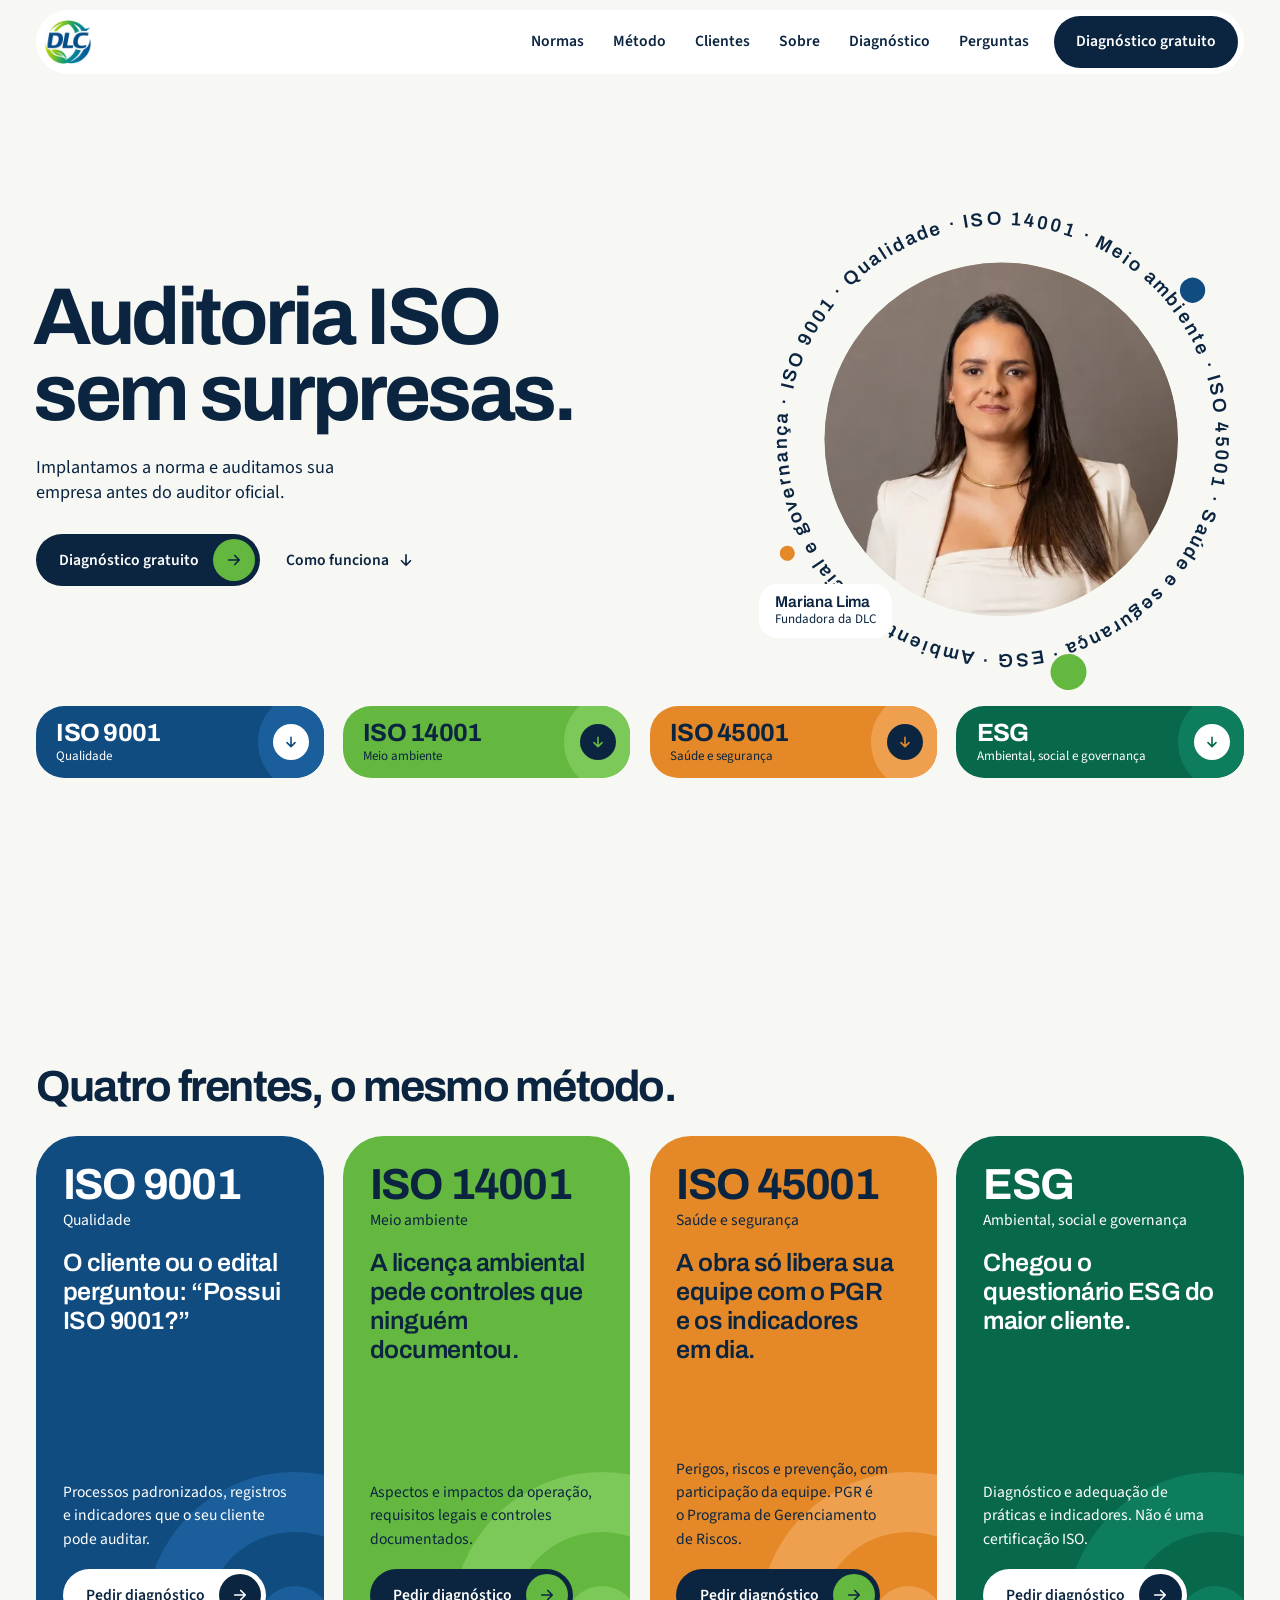
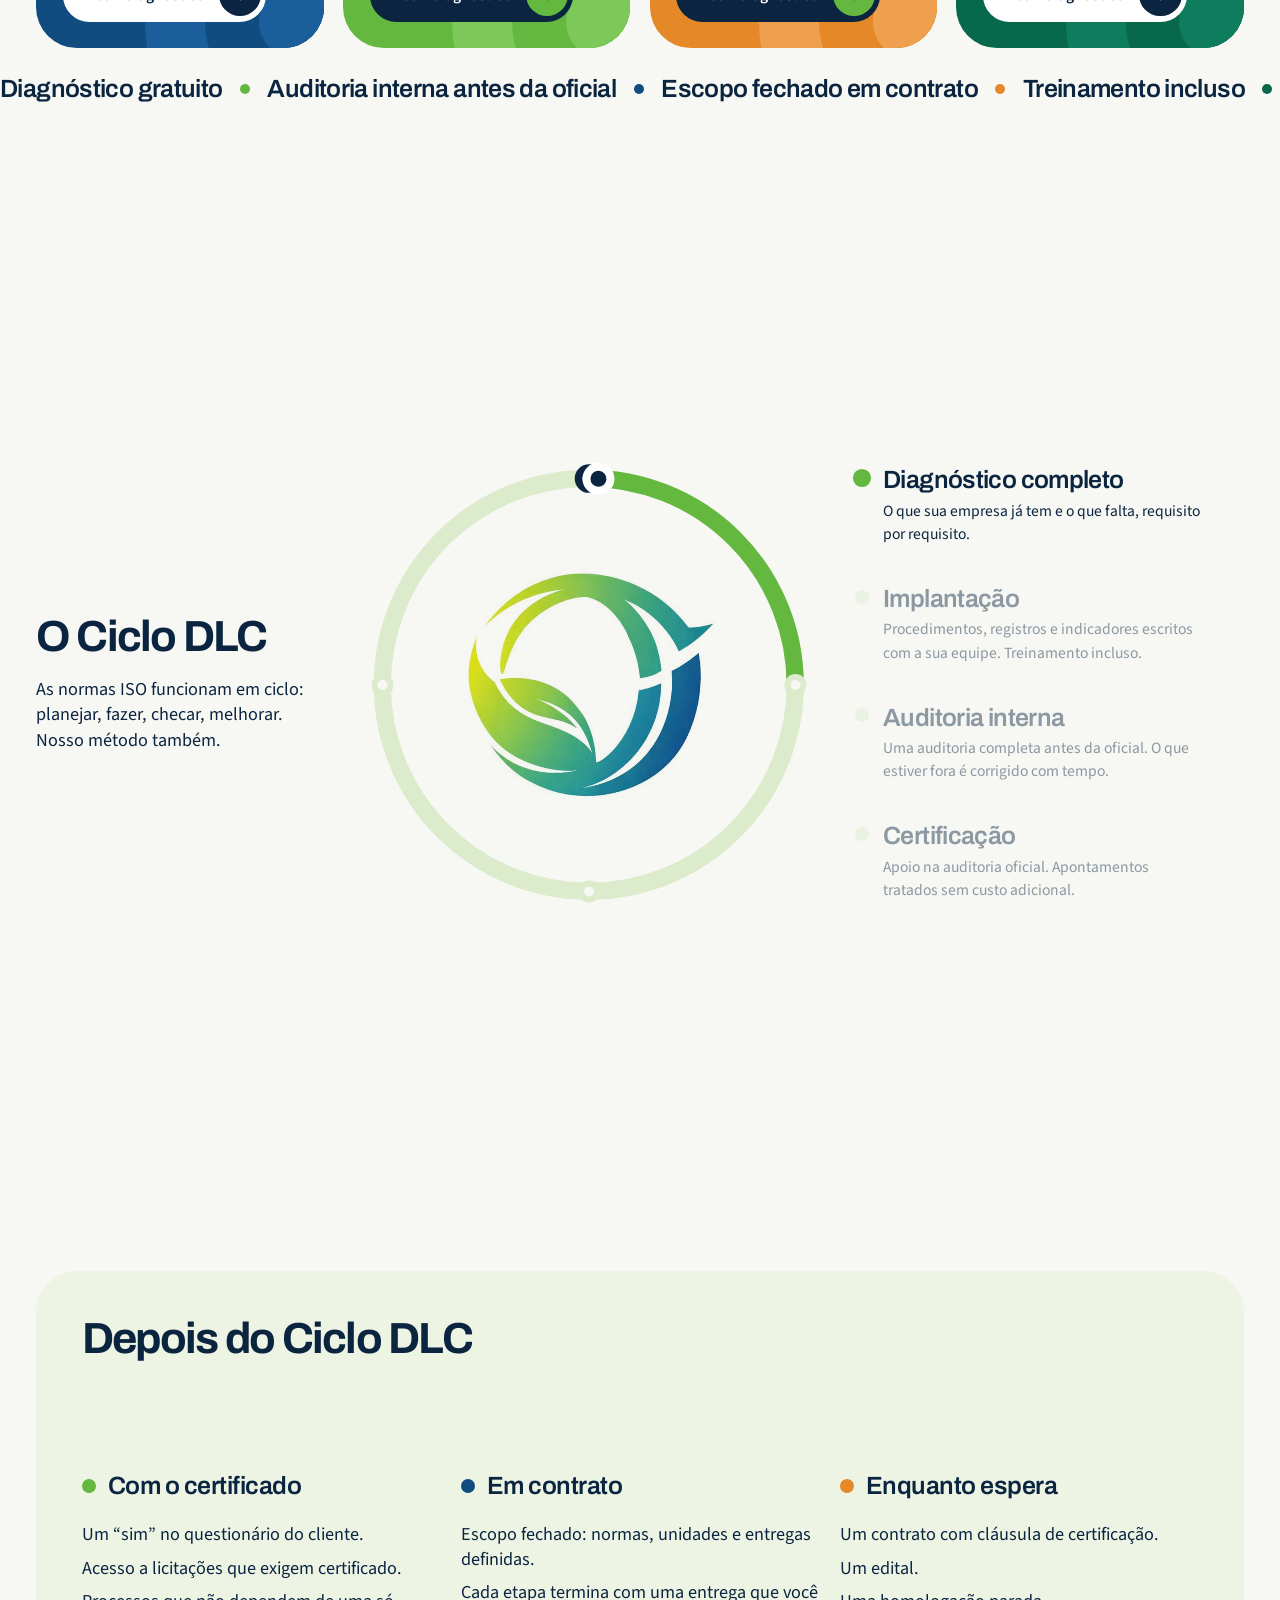
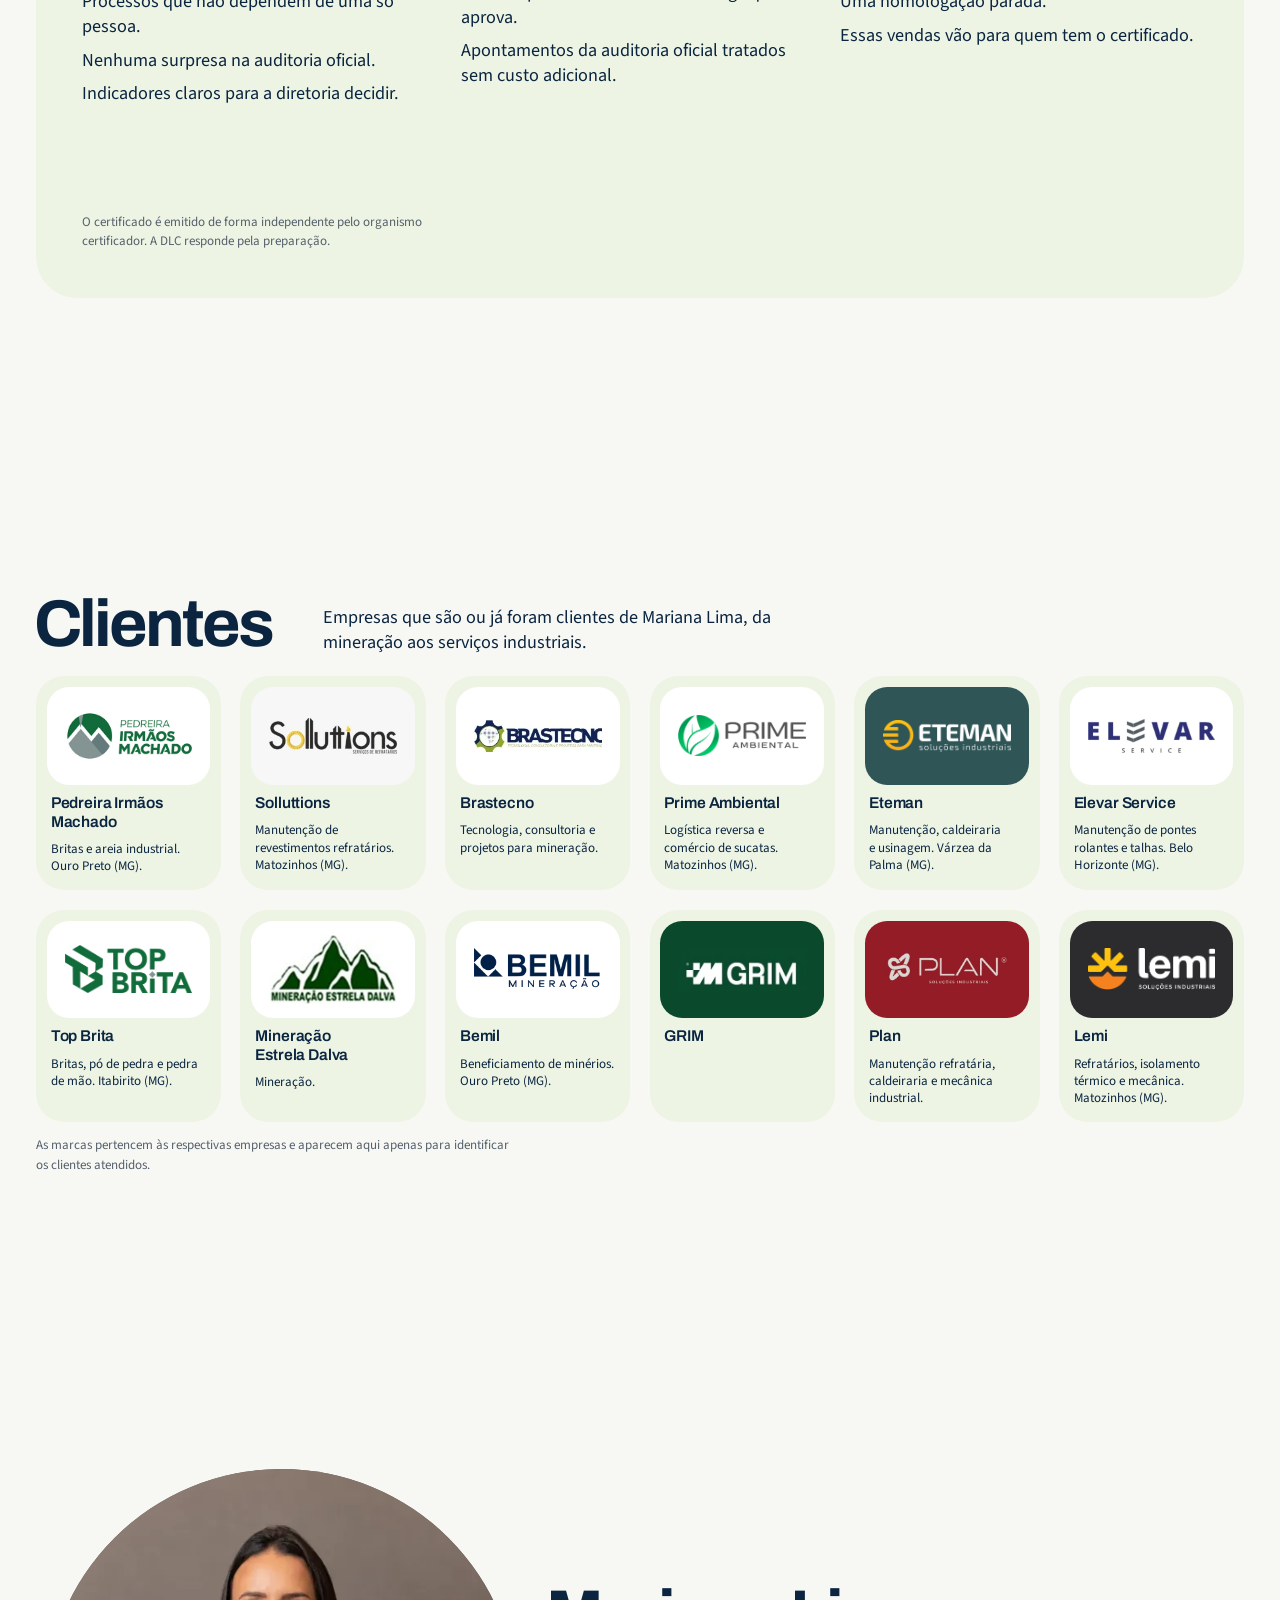
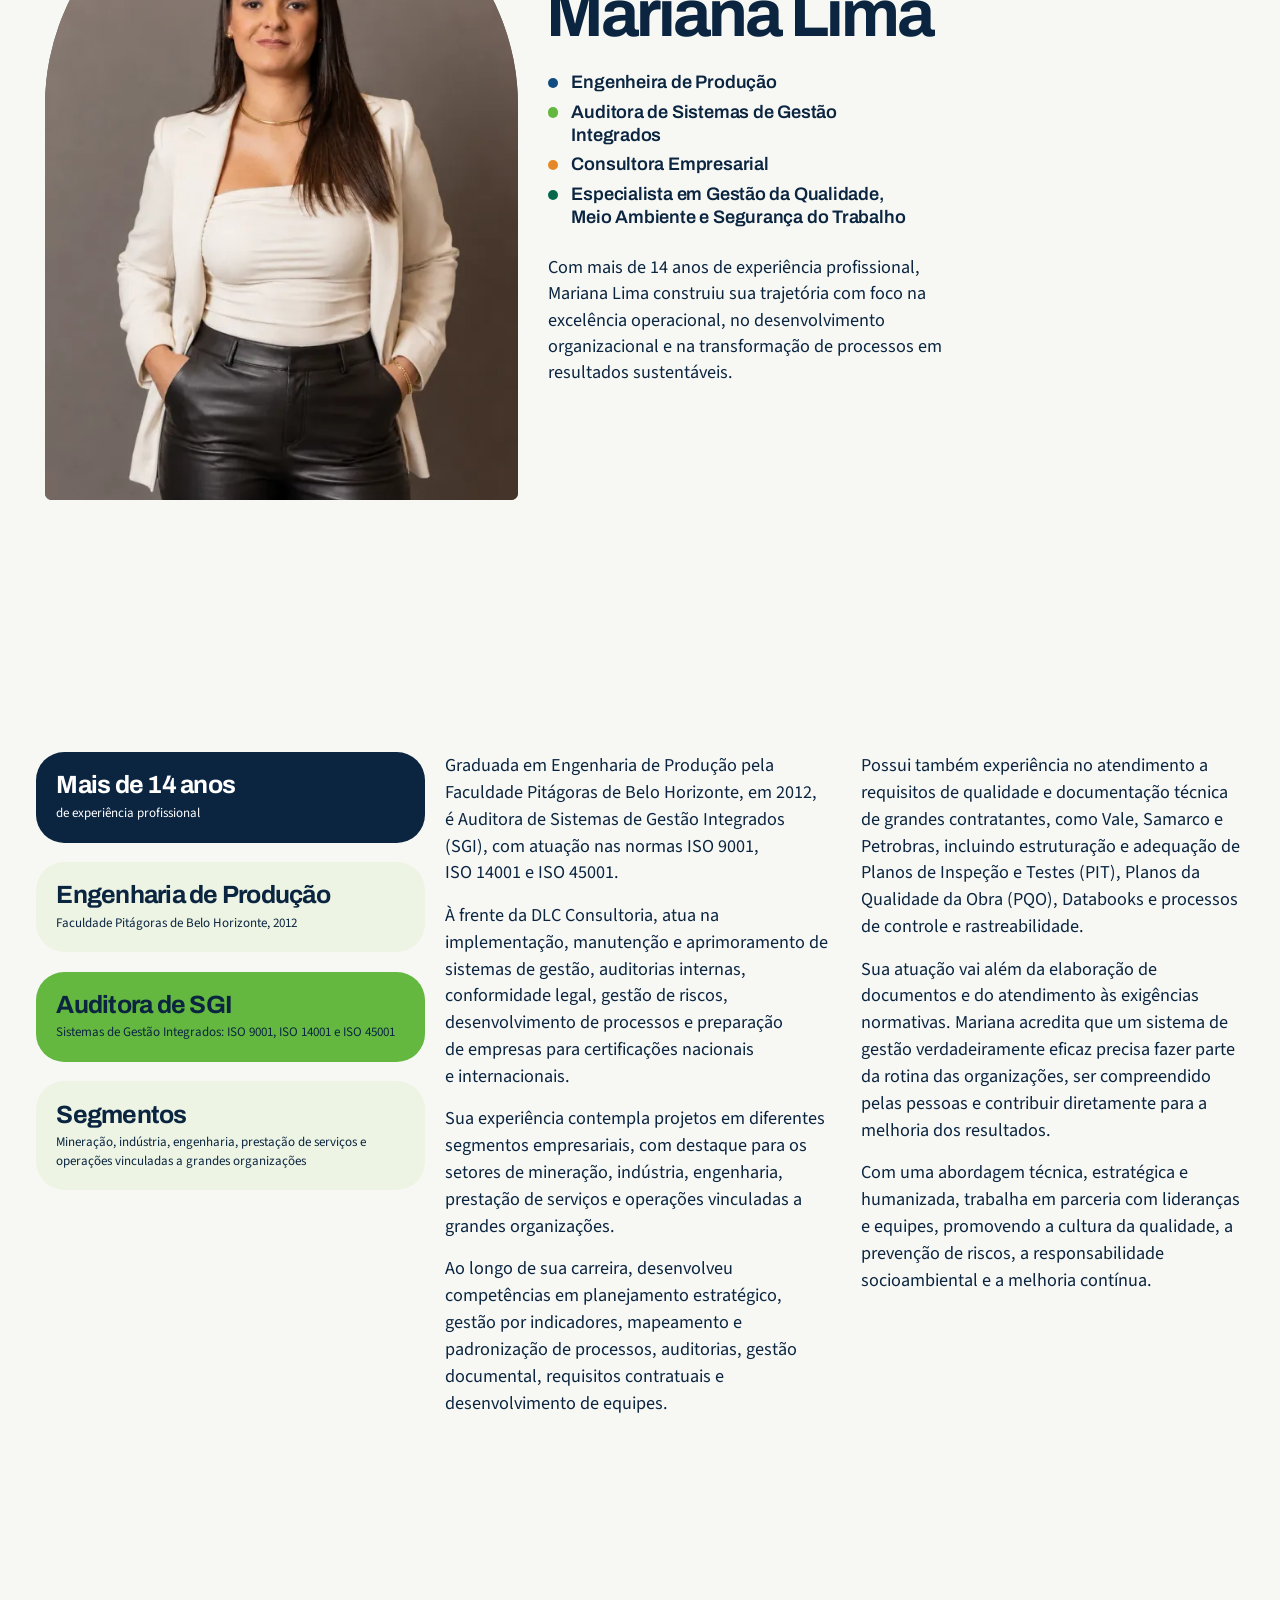
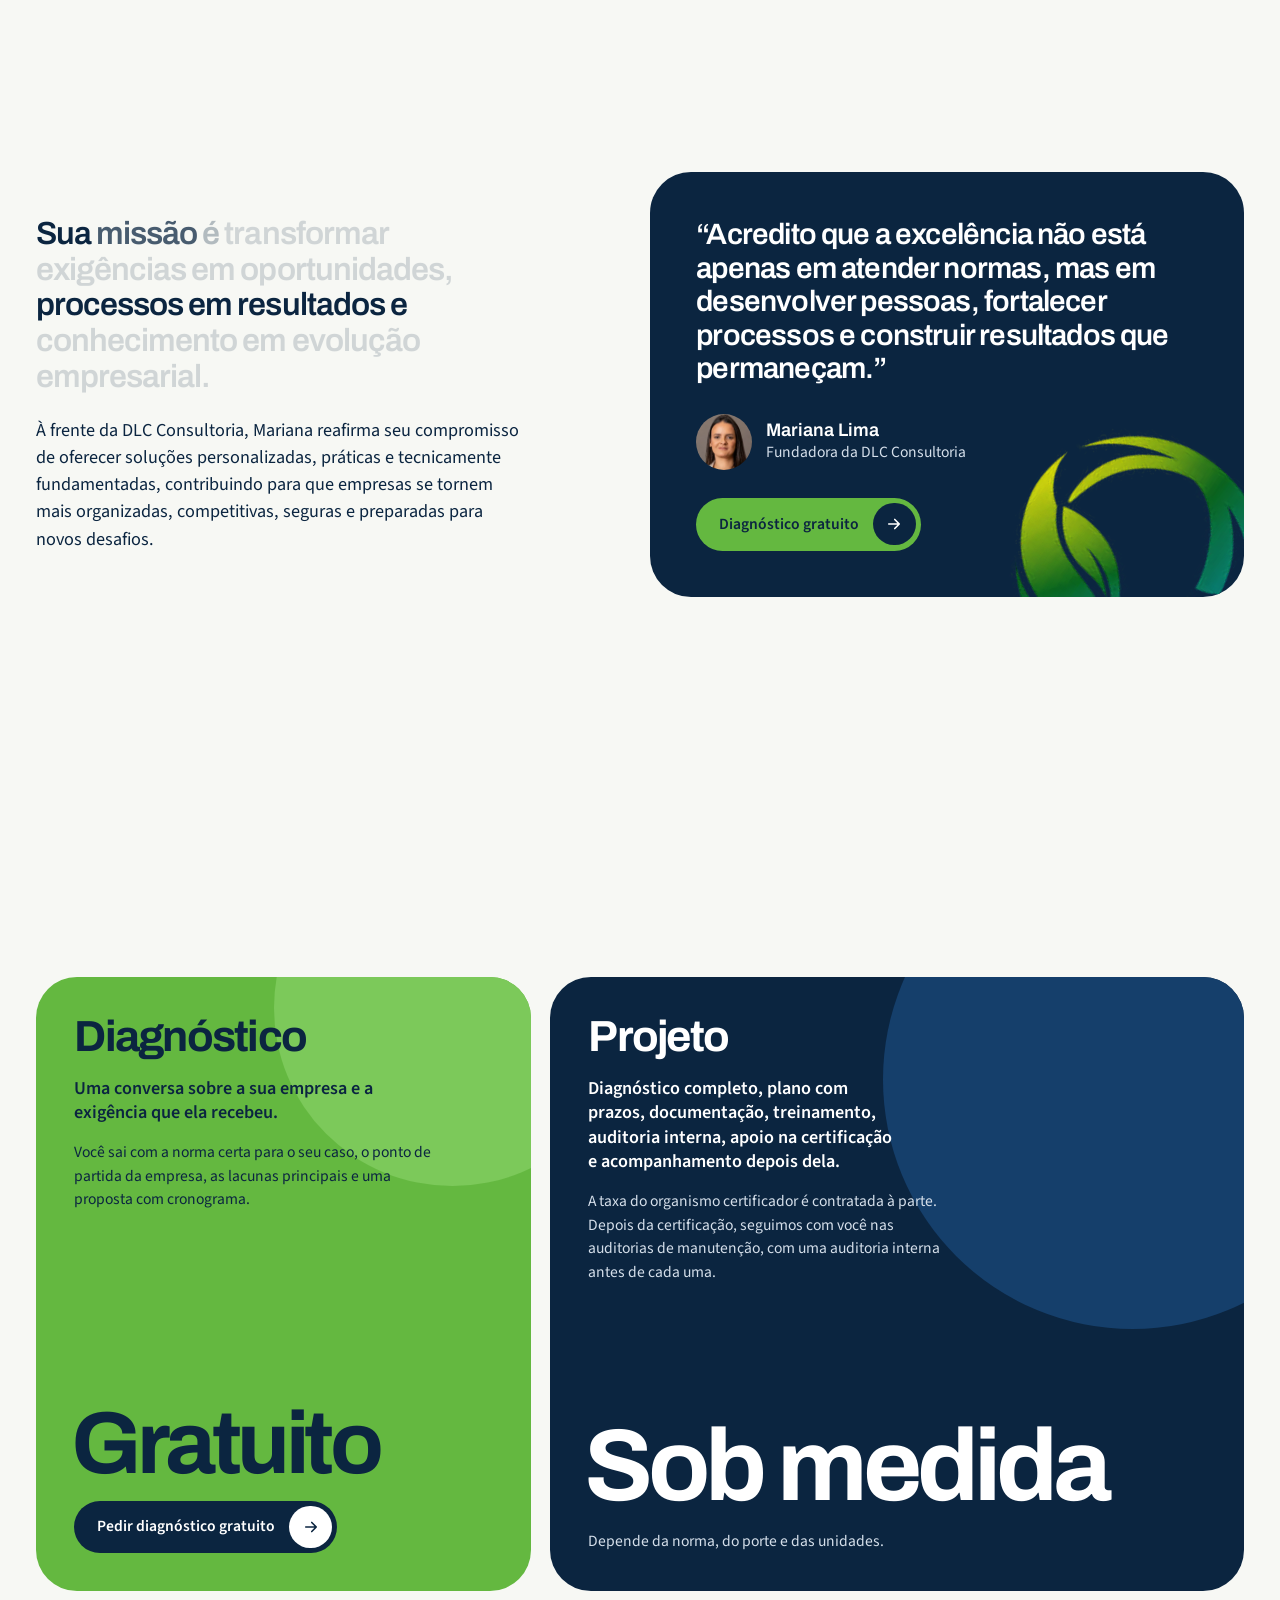
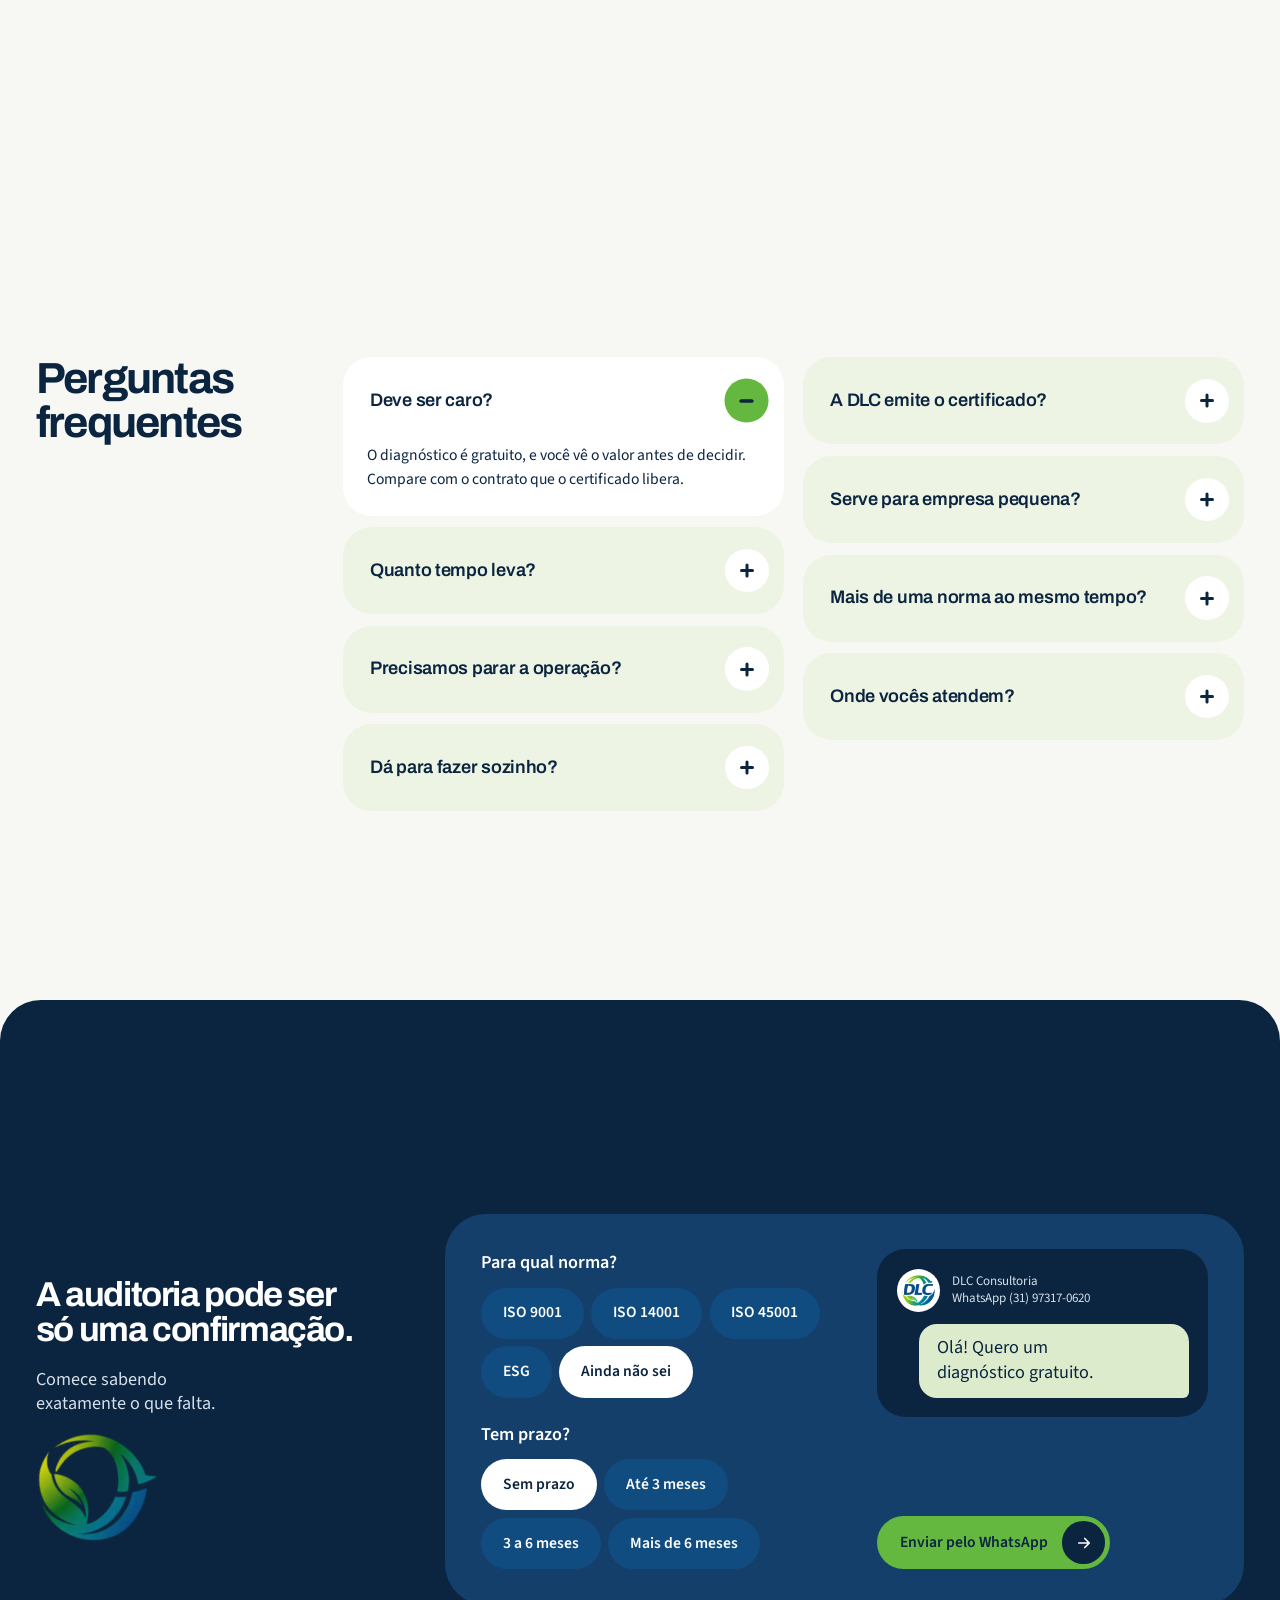
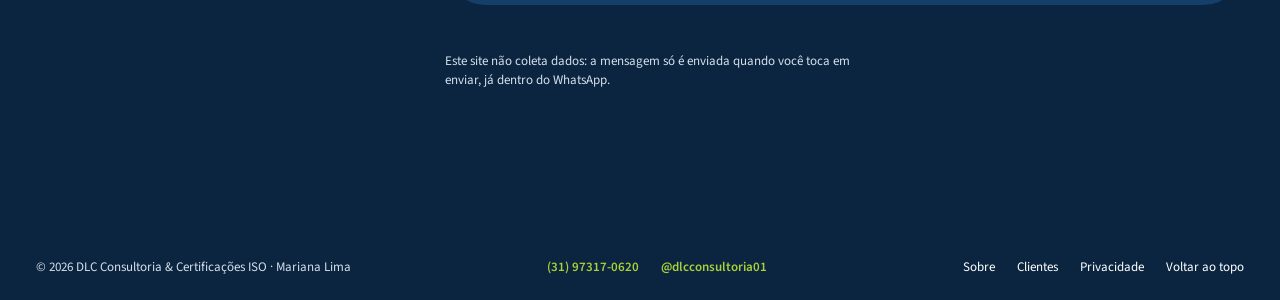
==== commit 472e7ee1: "Endereços canônicos em www.dlcconsultoria.com.br O domínio sem www redireciona para o www; canonical" ====
--- a/index.html
+++ b/index.html
@@ -13,11 +13,11 @@
   <meta property="og:site_name" content="DLC Consultoria &amp; Certificações ISO">
   <meta property="og:title" content="Consultoria ISO 9001, 14001, 45001 e ESG | DLC">
   <meta property="og:description" content="Implantação de ISO 9001, 14001 e 45001 e práticas ESG, com auditoria interna antes da oficial. Diagnóstico inicial gratuito.">
-  <meta property="og:url" content="https://dlcconsultoria.com.br/">
-  <meta property="og:image" content="https://dlcconsultoria.com.br/assets/og-image.jpg">
+  <meta property="og:url" content="https://www.dlcconsultoria.com.br/">
+  <meta property="og:image" content="https://www.dlcconsultoria.com.br/assets/og-image.jpg">
   <meta property="og:image:width" content="1200">
   <meta property="og:image:height" content="630">
-  <link rel="canonical" href="https://dlcconsultoria.com.br/">
+  <link rel="canonical" href="https://www.dlcconsultoria.com.br/">
   <meta name="twitter:card" content="summary_large_image">
 
   <link rel="icon" type="image/png" href="assets/favicon.png">
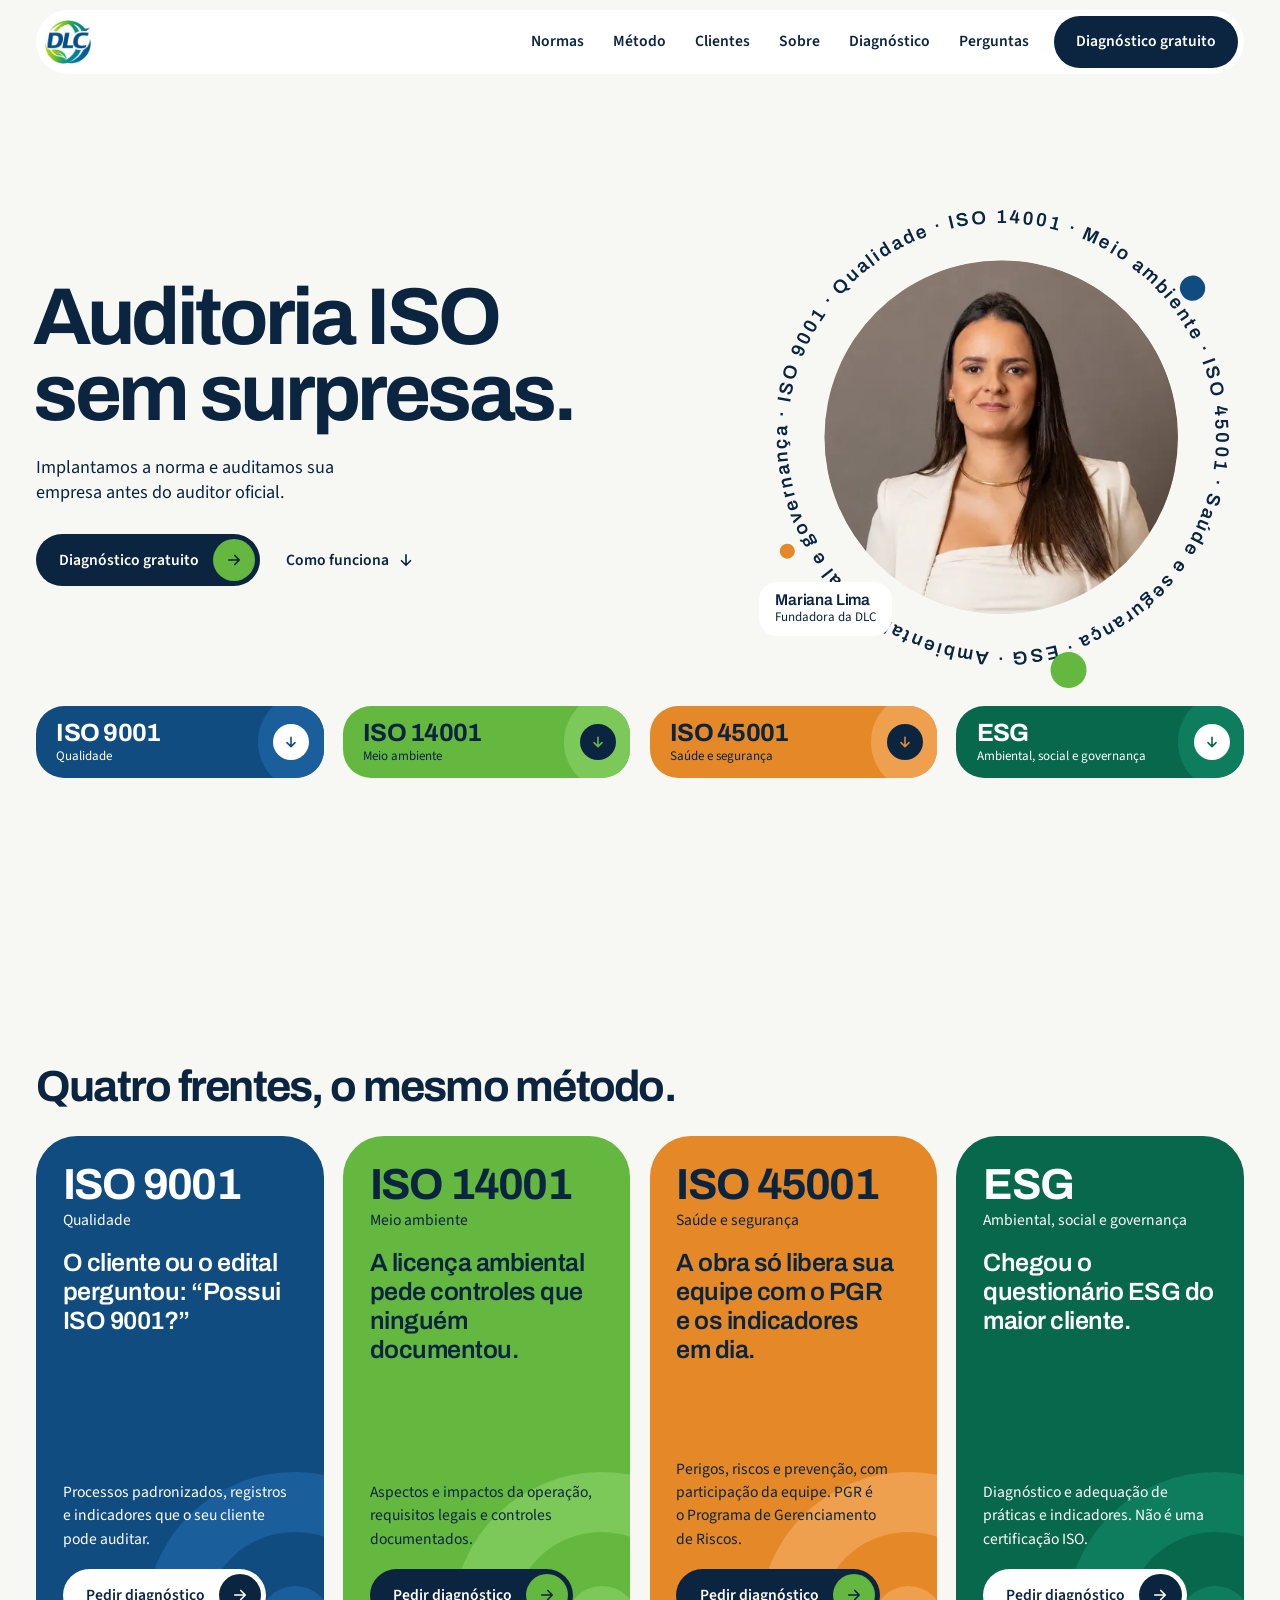
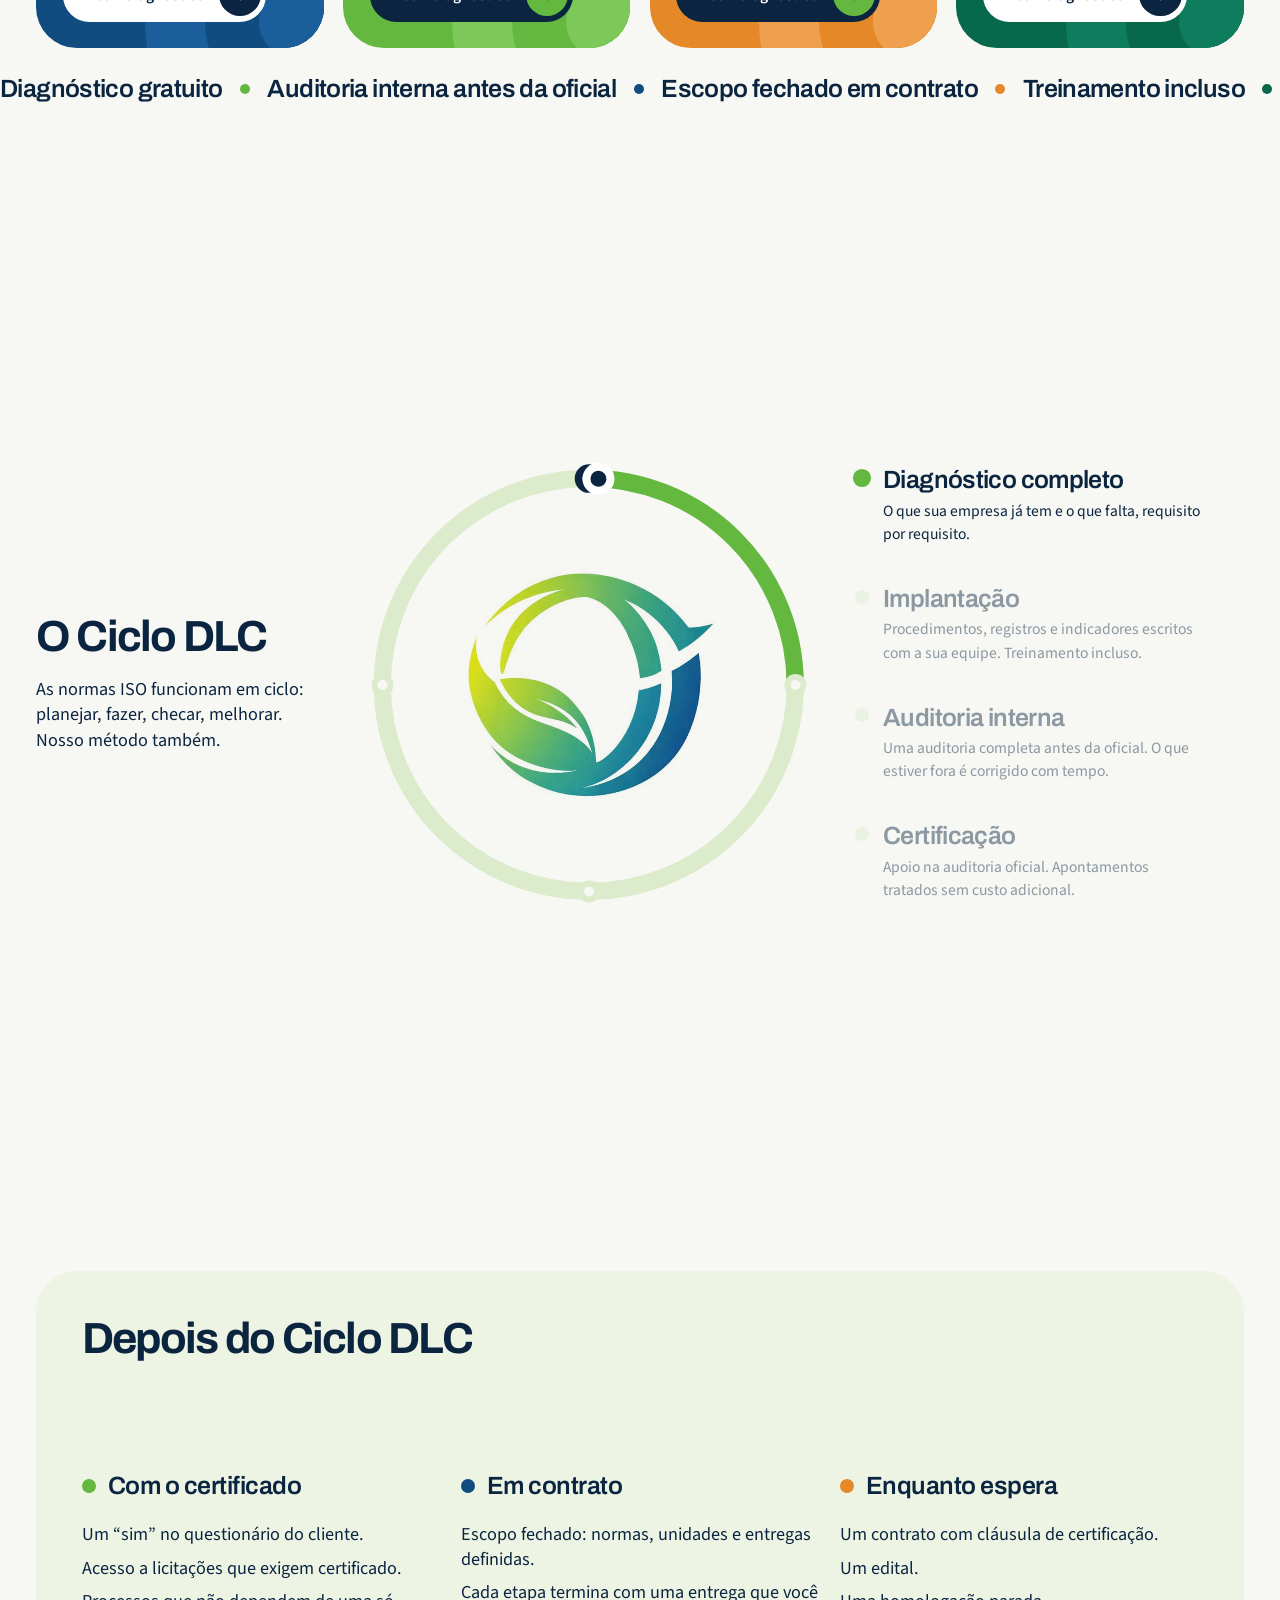
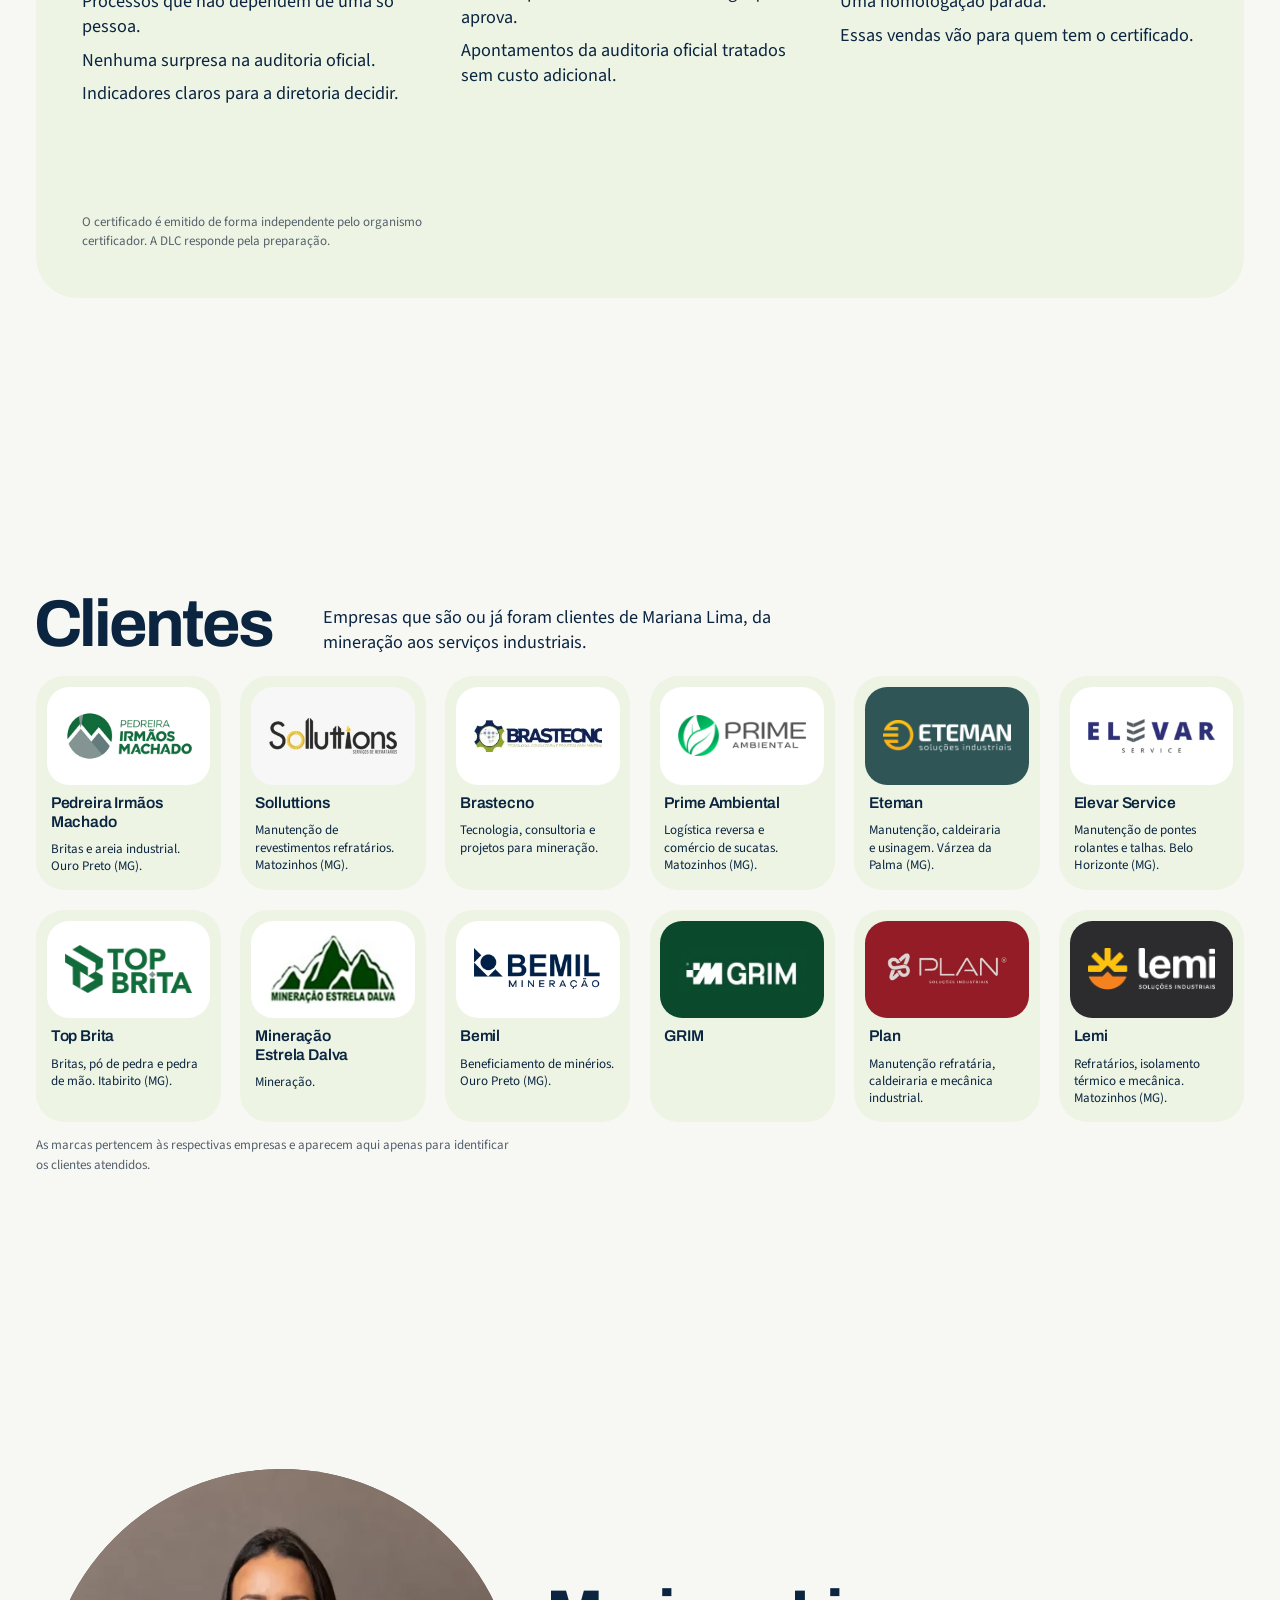
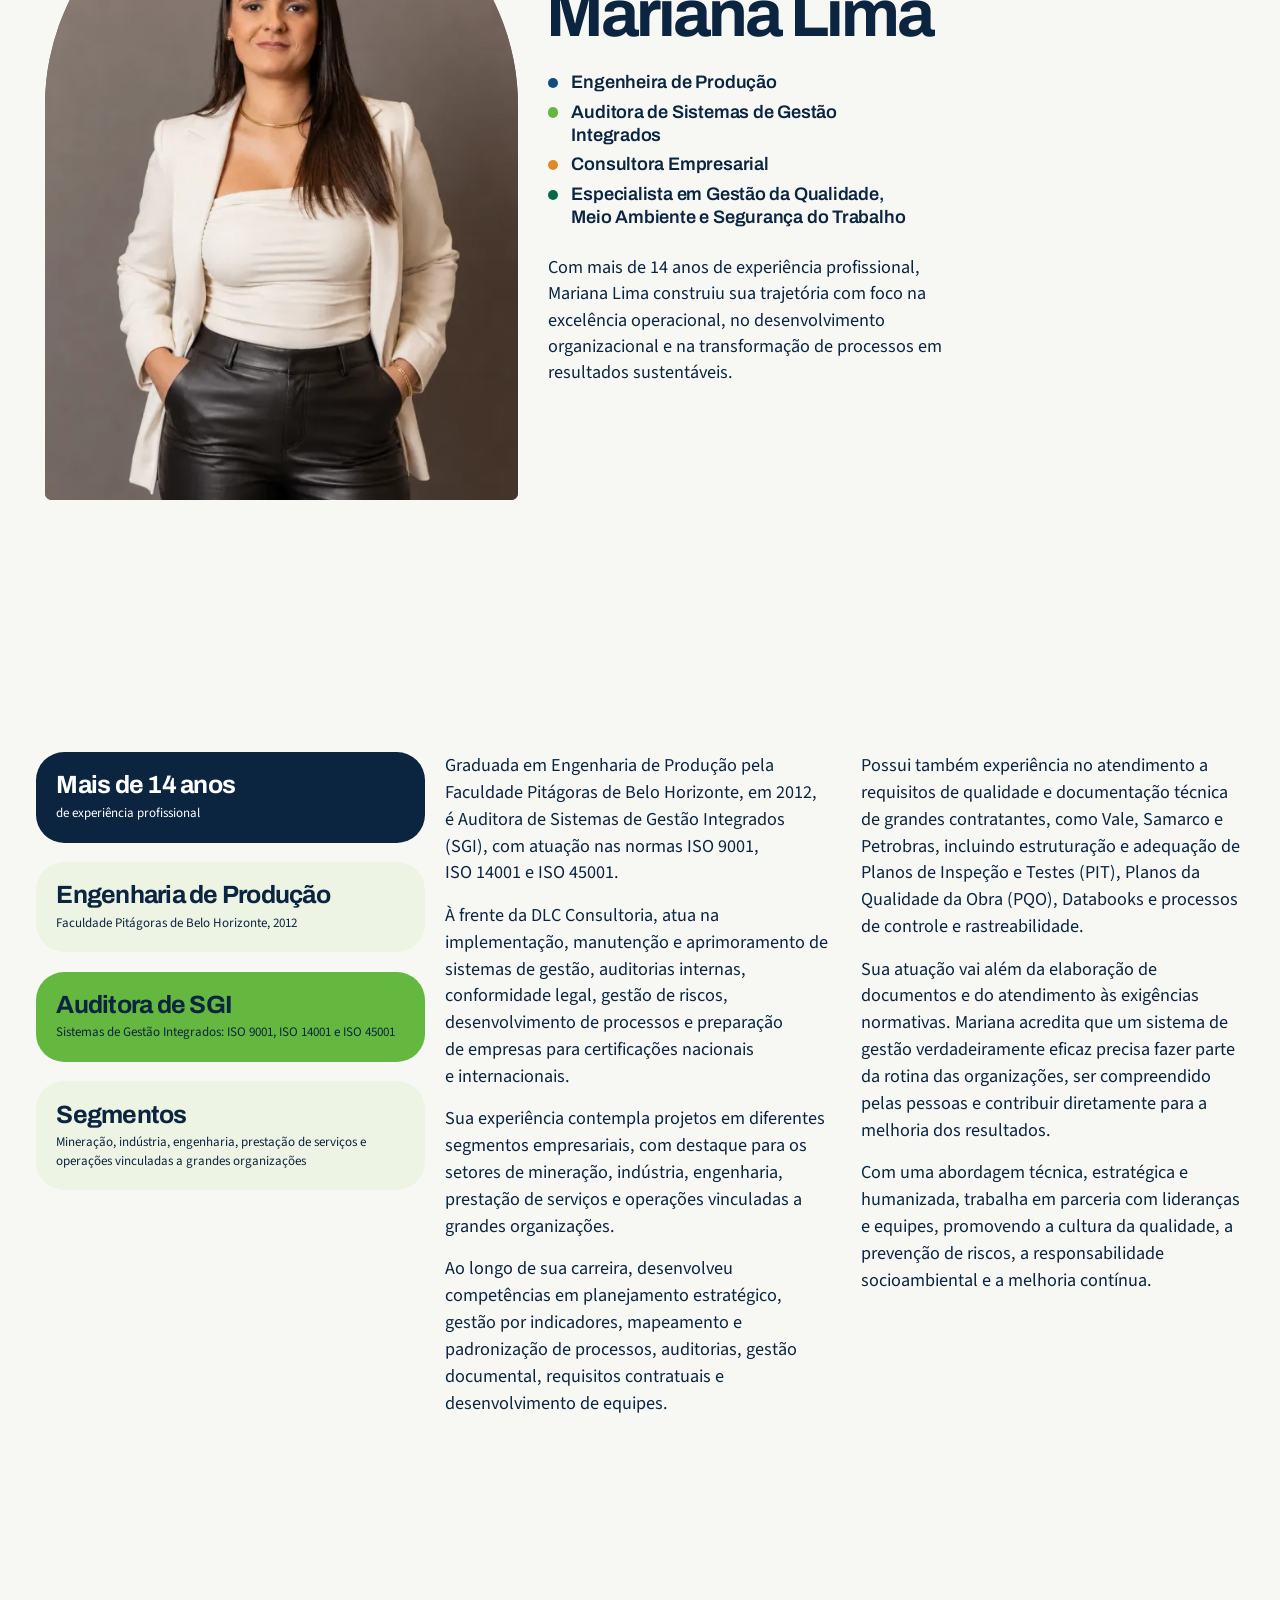
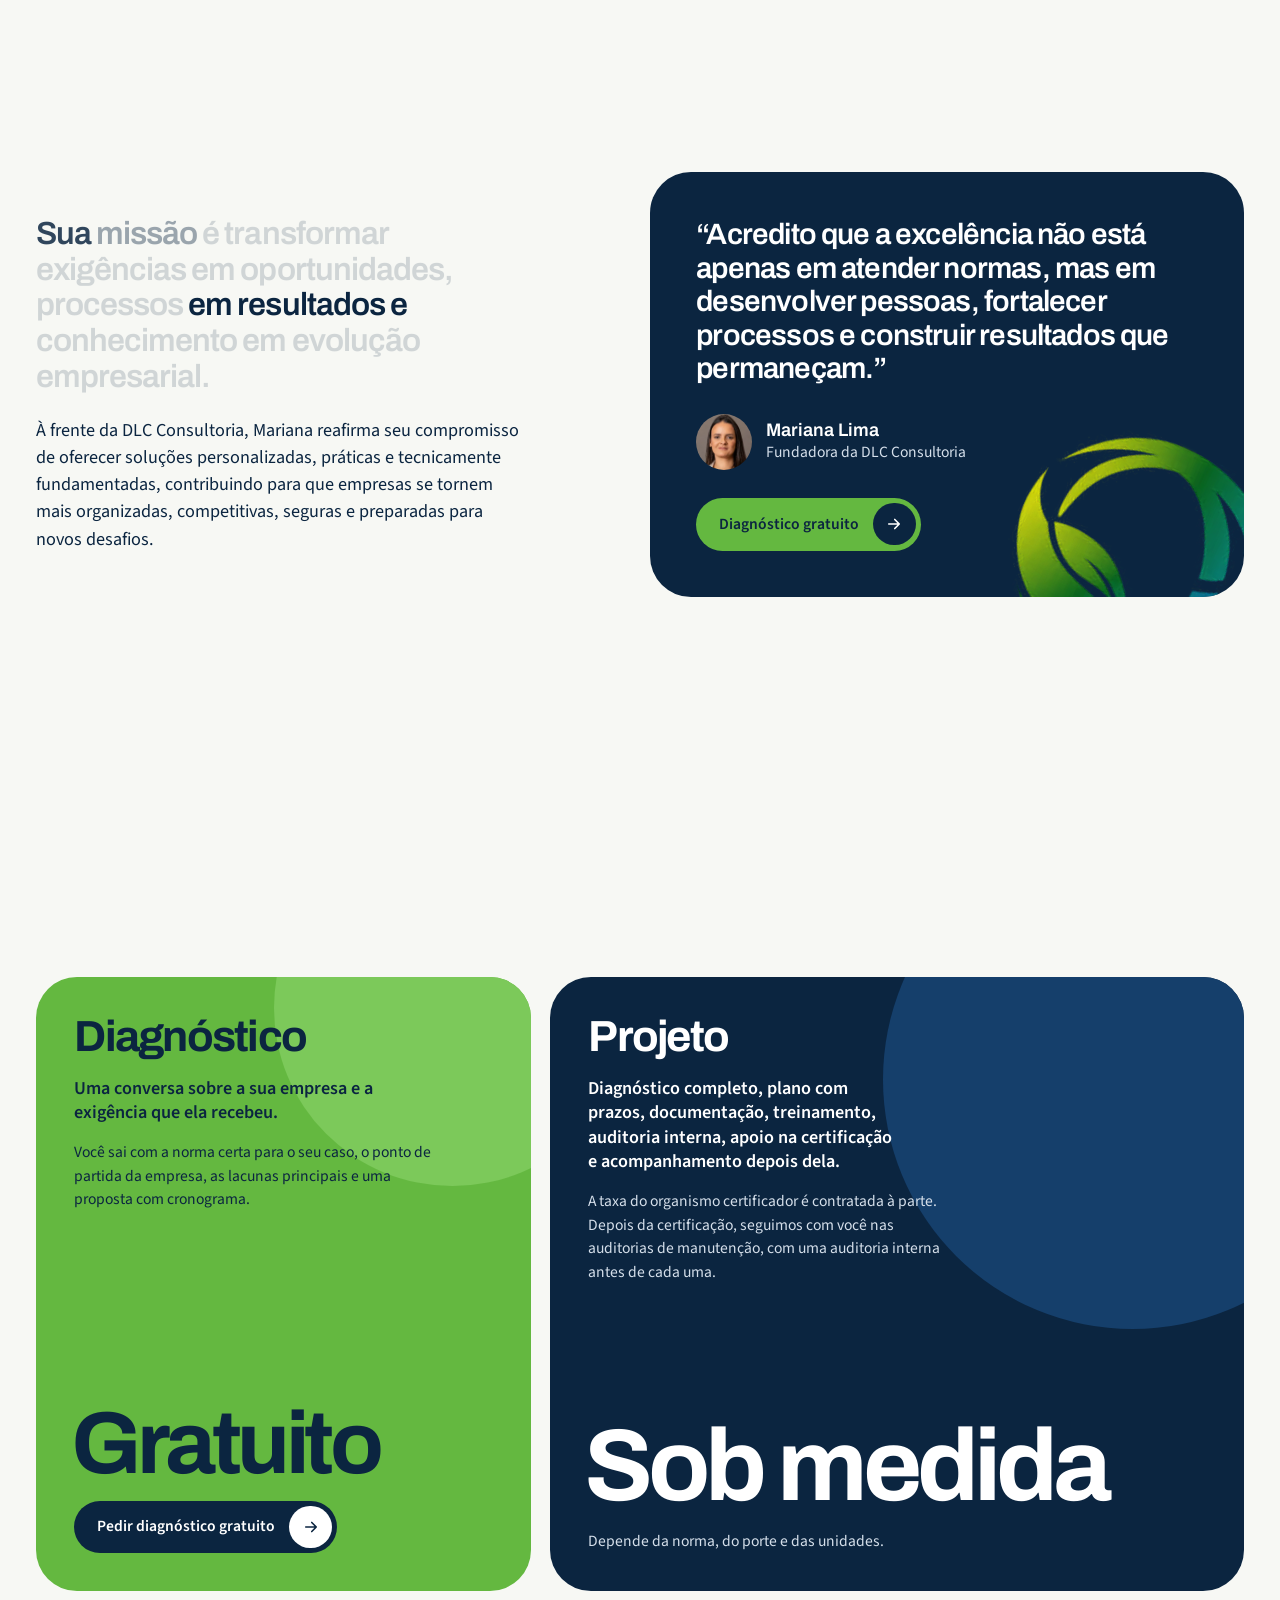
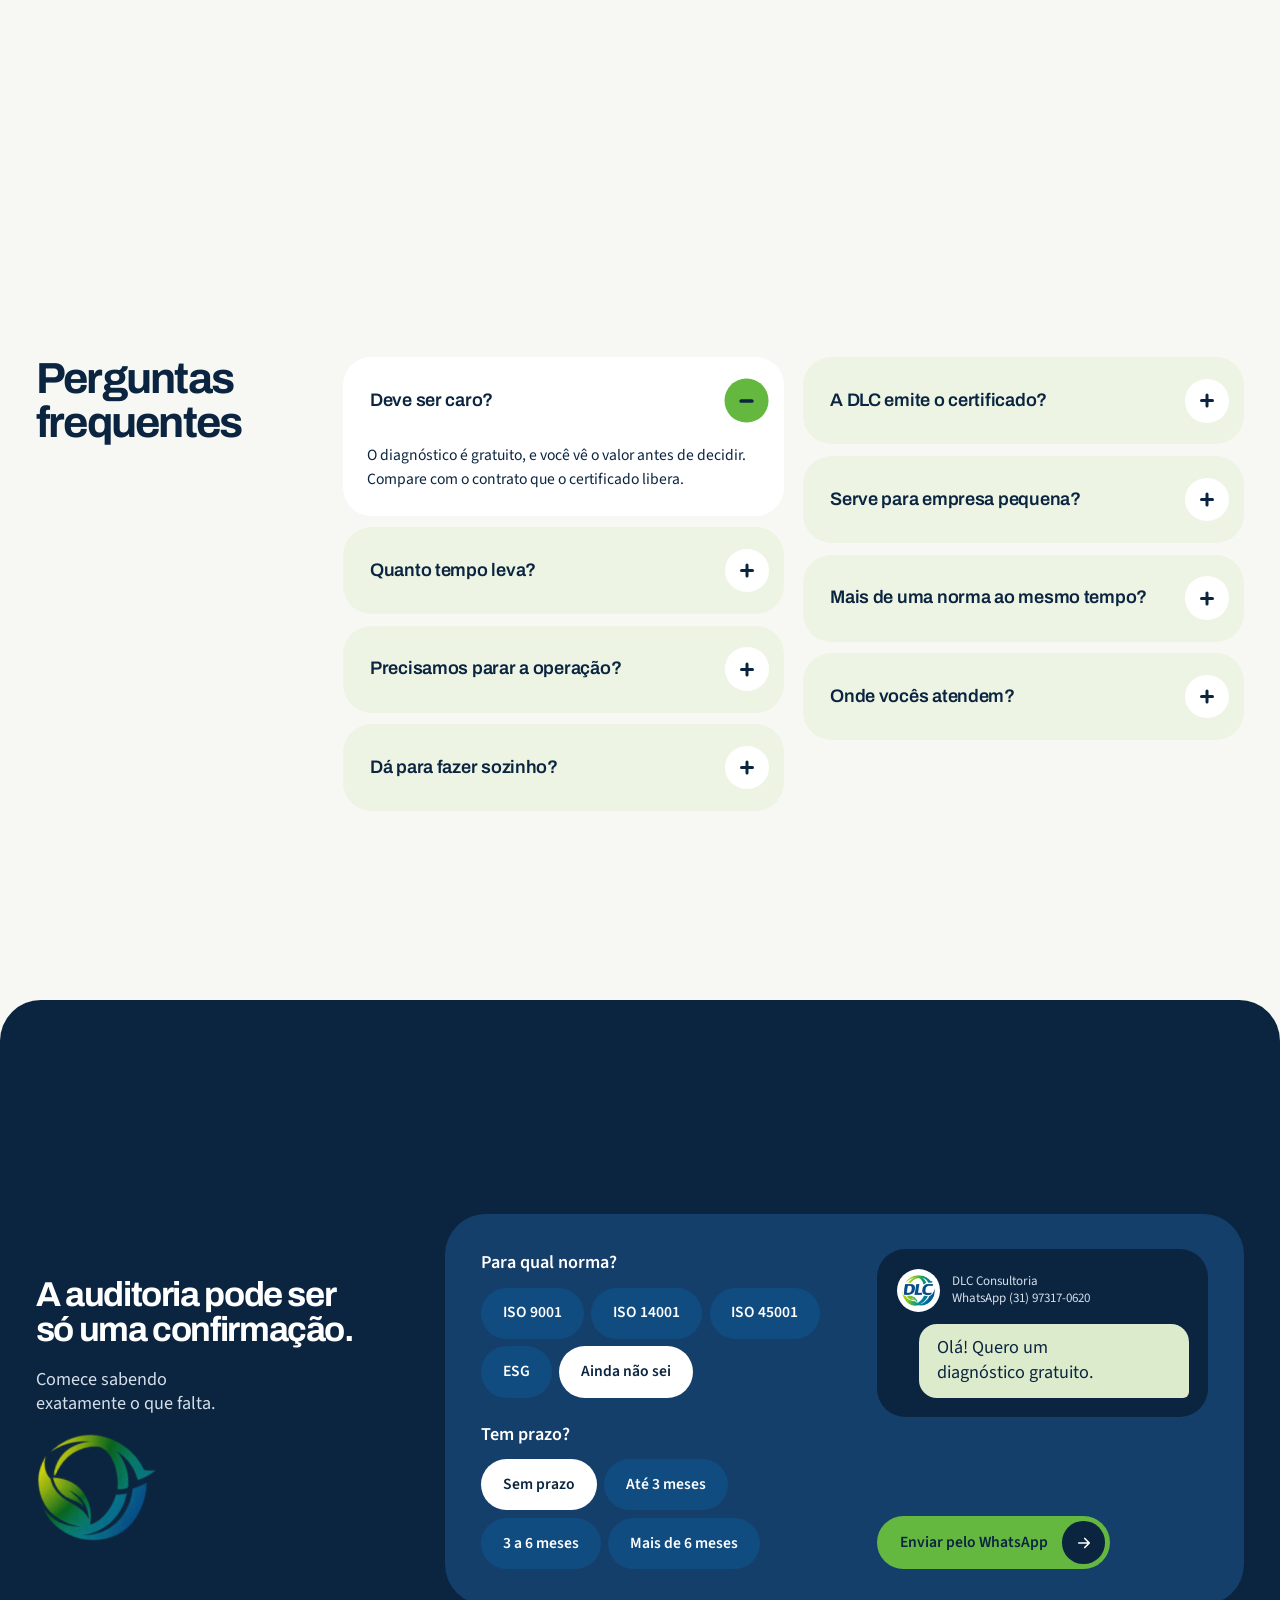
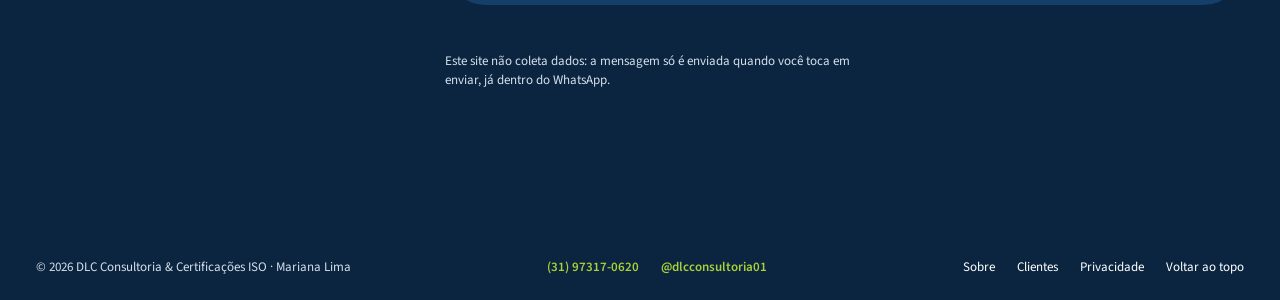
==== commit 252bf9c1: "SEO, GEO e aviso de cookies conforme a LGPD Adiciona robots.txt, sitemap.xml, llms.txt e dados estru" ====
--- a/index.html
+++ b/index.html
@@ -3,22 +3,259 @@
 <head>
   <meta charset="utf-8">
   <meta name="viewport" content="width=device-width, initial-scale=1, viewport-fit=cover">
-  <title>Consultoria ISO 9001, 14001, 45001 e ESG | DLC</title>
-  <meta name="description" content="Implantação de ISO 9001, 14001 e 45001 e práticas ESG, com auditoria interna antes da oficial. Diagnóstico inicial gratuito.">
+  <title>Consultoria ISO 9001, 14001, 45001 e ESG | DLC Consultoria</title>
+  <meta name="description" content="Consultoria para implantar ISO 9001, 14001 e 45001 e práticas ESG, com auditoria interna antes da certificação. Diagnóstico inicial gratuito.">
+  <meta name="robots" content="index, follow, max-image-preview:large">
   <meta name="theme-color" content="#F7F8F4">
   <meta name="color-scheme" content="light">
 
   <meta property="og:type" content="website">
   <meta property="og:locale" content="pt_BR">
   <meta property="og:site_name" content="DLC Consultoria &amp; Certificações ISO">
-  <meta property="og:title" content="Consultoria ISO 9001, 14001, 45001 e ESG | DLC">
-  <meta property="og:description" content="Implantação de ISO 9001, 14001 e 45001 e práticas ESG, com auditoria interna antes da oficial. Diagnóstico inicial gratuito.">
+  <meta property="og:title" content="Consultoria ISO 9001, 14001, 45001 e ESG | DLC Consultoria">
+  <meta property="og:description" content="Consultoria para implantar ISO 9001, 14001 e 45001 e práticas ESG, com auditoria interna antes da certificação. Diagnóstico inicial gratuito.">
   <meta property="og:url" content="https://www.dlcconsultoria.com.br/">
   <meta property="og:image" content="https://www.dlcconsultoria.com.br/assets/og-image.jpg">
   <meta property="og:image:width" content="1200">
   <meta property="og:image:height" content="630">
   <link rel="canonical" href="https://www.dlcconsultoria.com.br/">
   <meta name="twitter:card" content="summary_large_image">
+
+  <script type="application/ld+json">
+  {
+    "@context": "https://schema.org",
+    "@graph": [
+      {
+        "@type": "Organization",
+        "@id": "https://www.dlcconsultoria.com.br/#organizacao",
+        "name": "DLC Consultoria & Certificações ISO",
+        "alternateName": "DLC Consultoria",
+        "url": "https://www.dlcconsultoria.com.br/",
+        "logo": {
+          "@type": "ImageObject",
+          "url": "https://www.dlcconsultoria.com.br/assets/logo-simbolo.png",
+          "width": 192,
+          "height": 181
+        },
+        "image": "https://www.dlcconsultoria.com.br/assets/og-image.jpg",
+        "description": "Consultoria em implantação de ISO 9001, ISO 14001 e ISO 45001 e em práticas ESG, com auditoria interna antes da auditoria de certificação. O certificado é emitido por um organismo certificador independente.",
+        "telephone": "+55-31-97317-0620",
+        "sameAs": [
+          "https://www.instagram.com/dlcconsultoria01/"
+        ],
+        "founder": {
+          "@id": "https://www.dlcconsultoria.com.br/#mariana-lima"
+        },
+        "contactPoint": {
+          "@type": "ContactPoint",
+          "contactType": "customer service",
+          "telephone": "+55-31-97317-0620",
+          "url": "https://wa.me/5531973170620",
+          "availableLanguage": "pt-BR"
+        },
+        "knowsAbout": [
+          "ISO 9001",
+          "ISO 14001",
+          "ISO 45001",
+          "ESG",
+          "Sistema de Gestão Integrado",
+          "Auditoria interna"
+        ],
+        "hasOfferCatalog": {
+          "@type": "OfferCatalog",
+          "name": "Serviços",
+          "itemListElement": [
+            {
+              "@type": "Offer",
+              "itemOffered": {
+                "@type": "Service",
+                "name": "Implantação da ISO 9001 (Gestão da Qualidade)",
+                "description": "Processos padronizados, registros e indicadores que o seu cliente pode auditar.",
+                "provider": {
+                  "@id": "https://www.dlcconsultoria.com.br/#organizacao"
+                }
+              }
+            },
+            {
+              "@type": "Offer",
+              "itemOffered": {
+                "@type": "Service",
+                "name": "Implantação da ISO 14001 (Gestão Ambiental)",
+                "description": "Aspectos e impactos da operação, requisitos legais e controles documentados.",
+                "provider": {
+                  "@id": "https://www.dlcconsultoria.com.br/#organizacao"
+                }
+              }
+            },
+            {
+              "@type": "Offer",
+              "itemOffered": {
+                "@type": "Service",
+                "name": "Implantação da ISO 45001 (Saúde e Segurança do Trabalho)",
+                "description": "Perigos, riscos e prevenção, com participação da equipe.",
+                "provider": {
+                  "@id": "https://www.dlcconsultoria.com.br/#organizacao"
+                }
+              }
+            },
+            {
+              "@type": "Offer",
+              "itemOffered": {
+                "@type": "Service",
+                "name": "Diagnóstico e adequação ESG",
+                "description": "Diagnóstico e adequação de práticas e indicadores. Não é uma certificação ISO.",
+                "provider": {
+                  "@id": "https://www.dlcconsultoria.com.br/#organizacao"
+                }
+              }
+            },
+            {
+              "@type": "Offer",
+              "price": "0",
+              "priceCurrency": "BRL",
+              "itemOffered": {
+                "@type": "Service",
+                "name": "Diagnóstico inicial gratuito",
+                "description": "Uma conversa sobre a sua empresa e a exigência que ela recebeu, com a norma certa para o caso, as lacunas principais e uma proposta com cronograma.",
+                "provider": {
+                  "@id": "https://www.dlcconsultoria.com.br/#organizacao"
+                }
+              }
+            }
+          ]
+        }
+      },
+      {
+        "@type": "Person",
+        "@id": "https://www.dlcconsultoria.com.br/#mariana-lima",
+        "name": "Mariana Lima",
+        "jobTitle": "Engenheira de Produção e Auditora de Sistemas de Gestão Integrados",
+        "description": "Fundadora da DLC Consultoria, com mais de 14 anos de experiência profissional em gestão da qualidade, meio ambiente e segurança do trabalho.",
+        "image": "https://www.dlcconsultoria.com.br/assets/mariana-960.webp",
+        "worksFor": {
+          "@id": "https://www.dlcconsultoria.com.br/#organizacao"
+        },
+        "alumniOf": {
+          "@type": "CollegeOrUniversity",
+          "name": "Faculdade Pitágoras de Belo Horizonte"
+        },
+        "knowsAbout": [
+          "ISO 9001",
+          "ISO 14001",
+          "ISO 45001",
+          "Auditoria de Sistemas de Gestão Integrados",
+          "Planos de Inspeção e Testes (PIT)",
+          "Planos da Qualidade da Obra (PQO)",
+          "Databooks"
+        ]
+      },
+      {
+        "@type": "WebSite",
+        "@id": "https://www.dlcconsultoria.com.br/#site",
+        "url": "https://www.dlcconsultoria.com.br/",
+        "name": "DLC Consultoria",
+        "inLanguage": "pt-BR",
+        "publisher": {
+          "@id": "https://www.dlcconsultoria.com.br/#organizacao"
+        }
+      },
+      {
+        "@type": "WebPage",
+        "@id": "https://www.dlcconsultoria.com.br/#pagina",
+        "url": "https://www.dlcconsultoria.com.br/",
+        "name": "Consultoria ISO 9001, 14001, 45001 e ESG | DLC Consultoria",
+        "description": "Consultoria para implantar ISO 9001, 14001 e 45001 e práticas ESG, com auditoria interna antes da certificação. Diagnóstico inicial gratuito.",
+        "inLanguage": "pt-BR",
+        "isPartOf": {
+          "@id": "https://www.dlcconsultoria.com.br/#site"
+        },
+        "about": {
+          "@id": "https://www.dlcconsultoria.com.br/#organizacao"
+        },
+        "primaryImageOfPage": {
+          "@type": "ImageObject",
+          "url": "https://www.dlcconsultoria.com.br/assets/og-image.jpg",
+          "width": 1200,
+          "height": 630
+        },
+        "dateModified": "2026-11-18"
+      },
+      {
+        "@type": "FAQPage",
+        "@id": "https://www.dlcconsultoria.com.br/#perguntas",
+        "isPartOf": {
+          "@id": "https://www.dlcconsultoria.com.br/#pagina"
+        },
+        "mainEntity": [
+          {
+            "@type": "Question",
+            "name": "Deve ser caro?",
+            "acceptedAnswer": {
+              "@type": "Answer",
+              "text": "O diagnóstico é gratuito, e você vê o valor antes de decidir. Compare com o contrato que o certificado libera."
+            }
+          },
+          {
+            "@type": "Question",
+            "name": "Quanto tempo leva?",
+            "acceptedAnswer": {
+              "@type": "Answer",
+              "text": "Depende do ponto de partida da empresa e da norma. O cronograma tem datas desde o primeiro mês, e um prazo de edital ou de cliente orienta o plano."
+            }
+          },
+          {
+            "@type": "Question",
+            "name": "Precisamos parar a operação?",
+            "acceptedAnswer": {
+              "@type": "Answer",
+              "text": "Não. A implantação acontece junto com a rotina, com algumas horas por semana dos responsáveis de cada área."
+            }
+          },
+          {
+            "@type": "Question",
+            "name": "Dá para fazer sozinho?",
+            "acceptedAnswer": {
+              "@type": "Answer",
+              "text": "Dá. O difícil é saber se está pronto antes do auditor chegar. Para isso existe a auditoria interna."
+            }
+          },
+          {
+            "@type": "Question",
+            "name": "A DLC emite o certificado?",
+            "acceptedAnswer": {
+              "@type": "Answer",
+              "text": "Não. Quem emite é um organismo certificador acreditado. Ajudamos a escolher o organismo e preparamos sua empresa para a auditoria."
+            }
+          },
+          {
+            "@type": "Question",
+            "name": "Serve para empresa pequena?",
+            "acceptedAnswer": {
+              "@type": "Answer",
+              "text": "Sim. O sistema é dimensionado para o porte da empresa."
+            }
+          },
+          {
+            "@type": "Question",
+            "name": "Mais de uma norma ao mesmo tempo?",
+            "acceptedAnswer": {
+              "@type": "Answer",
+              "text": "Sim. ISO 9001, 14001 e 45001 seguem a mesma estrutura de cláusulas, então implantamos em um sistema integrado."
+            }
+          },
+          {
+            "@type": "Question",
+            "name": "Onde vocês atendem?",
+            "acceptedAnswer": {
+              "@type": "Answer",
+              "text": "Fale com a DLC pelo WhatsApp (31) 97317-0620 e confirmamos o atendimento para a sua cidade."
+            }
+          }
+        ]
+      }
+    ]
+  }
+  </script>
 
   <link rel="icon" type="image/png" href="assets/favicon.png">
   <link rel="apple-touch-icon" href="assets/apple-touch-icon.png">
@@ -355,7 +592,7 @@
       <h2 class="sr-only" id="traj-t">Trajetória</h2>
       <div class="grid bio-grid">
         <ul class="bio-facts" data-in-group>
-          <li class="fact fact--ink"><strong>Mais de <span data-count="14">14</span> anos</strong><span>de experiência profissional</span></li>
+          <li class="fact fact--ink"><strong>Mais de 14 anos</strong><span>de experiência profissional</span></li>
           <li class="fact"><strong>Engenharia de Produção</strong><span>Faculdade Pitágoras de Belo Horizonte, 2012</span></li>
           <li class="fact fact--green"><strong>Auditora de SGI</strong><span>Sistemas de Gestão Integrados: ISO&nbsp;9001, ISO&nbsp;14001 e ISO&nbsp;45001</span></li>
           <li class="fact"><strong>Segmentos</strong><span>Mineração, indústria, engenharia, prestação de serviços e operações vinculadas a grandes organizações</span></li>
--- a/styles.css
+++ b/styles.css
@@ -752,7 +752,15 @@
 .cookie-banner p { font-size: var(--t-small); }
 .cookie-banner a { font-weight: 600; }
 .cookie-actions { display: flex; flex-wrap: wrap; gap: 8px; }
-.cookie-actions .btn { flex: 1 1 140px; }
+.cookie-actions .btn { flex: 1 1 120px; }
+.cookie-banner { max-height: calc(100svh - 24px); overflow-y: auto; animation: cookie-in 500ms var(--ease); }
+.cookie-cats { display: grid; gap: 8px; }
+.cookie-cat { display: flex; gap: 12px; align-items: flex-start; padding: 12px 14px; border-radius: 16px; background: var(--tint); font-size: var(--t-small); line-height: 1.4; cursor: pointer; }
+.cookie-cat input { flex-shrink: 0; width: 20px; height: 20px; margin: 2px 0 0; accent-color: var(--green); cursor: pointer; }
+.cookie-cat--fixa { cursor: default; background: transparent; padding-block: 4px; }
+.cookie-link { margin-top: -4px; }
+@keyframes cookie-in { from { opacity: 0; transform: translateY(16px); } }
+.rm .cookie-banner { animation: none; }
 
 /* ---------- Página de privacidade ---------- */
 
